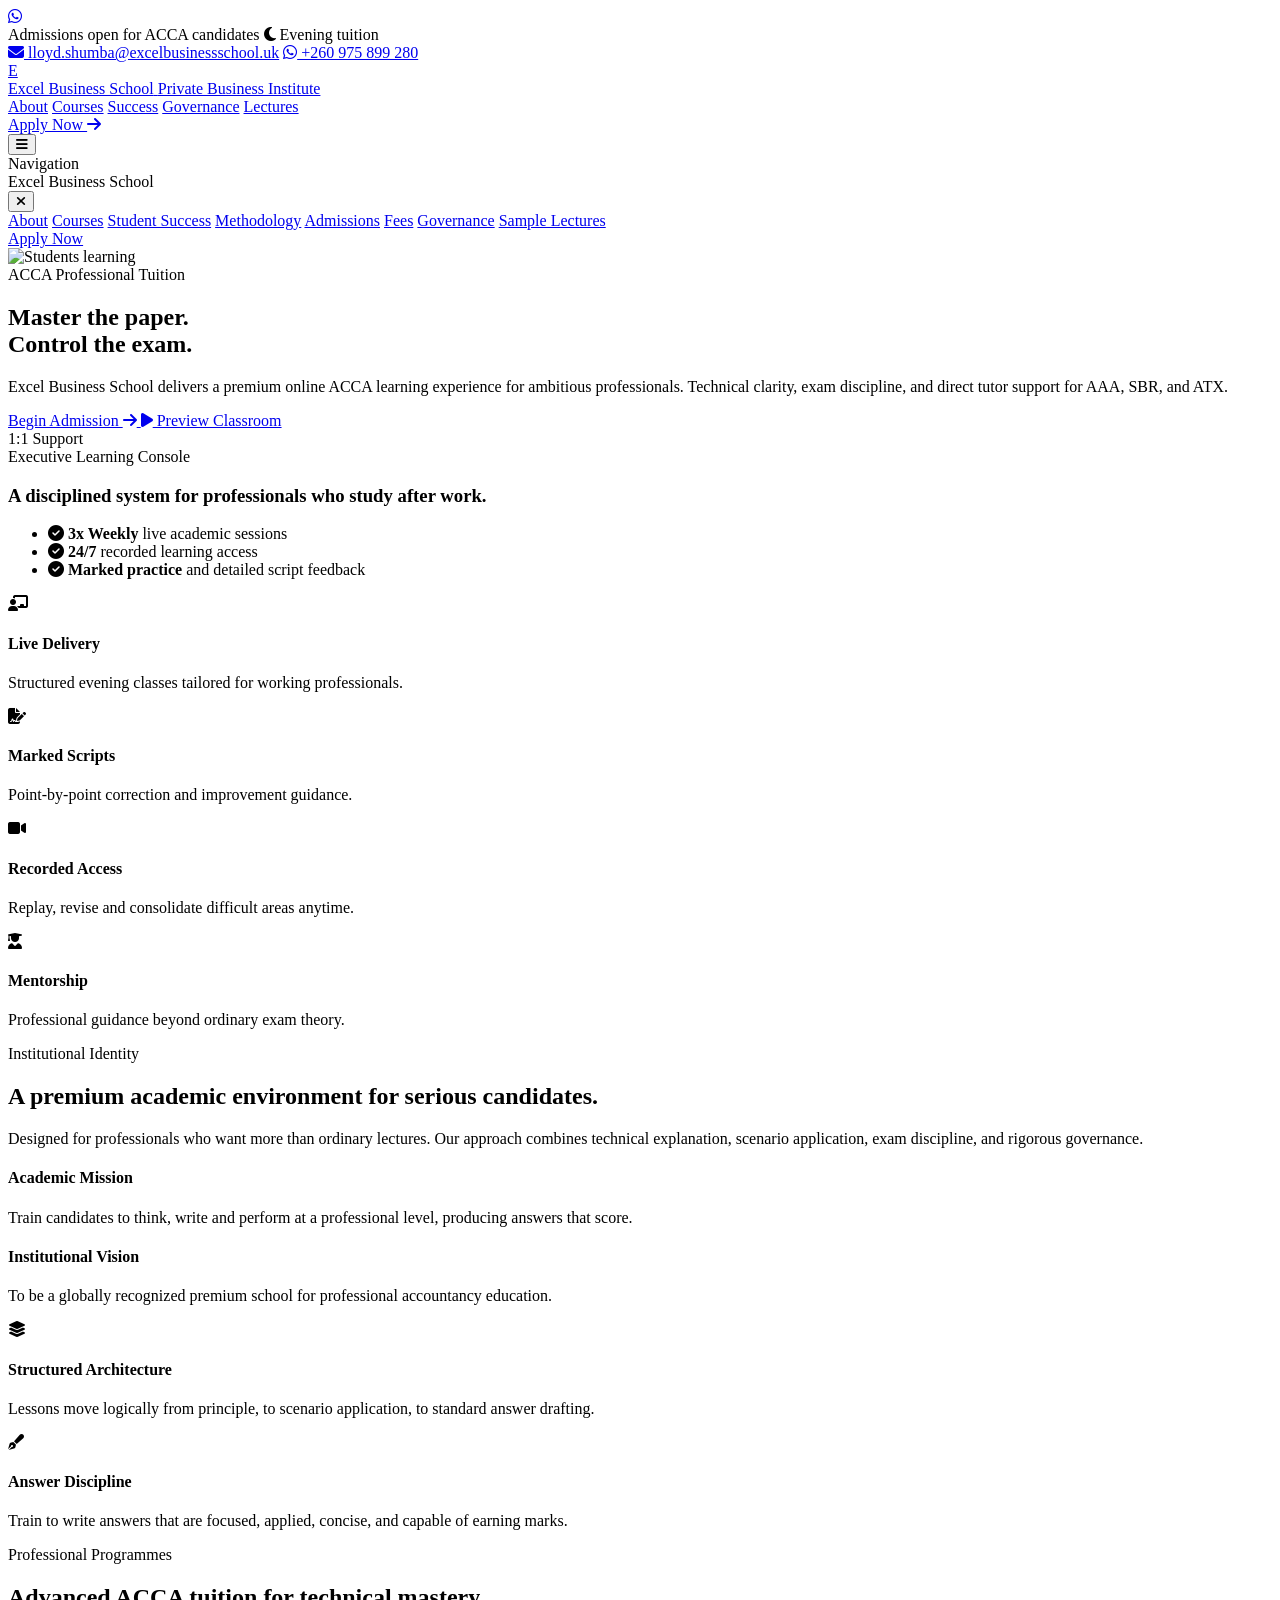
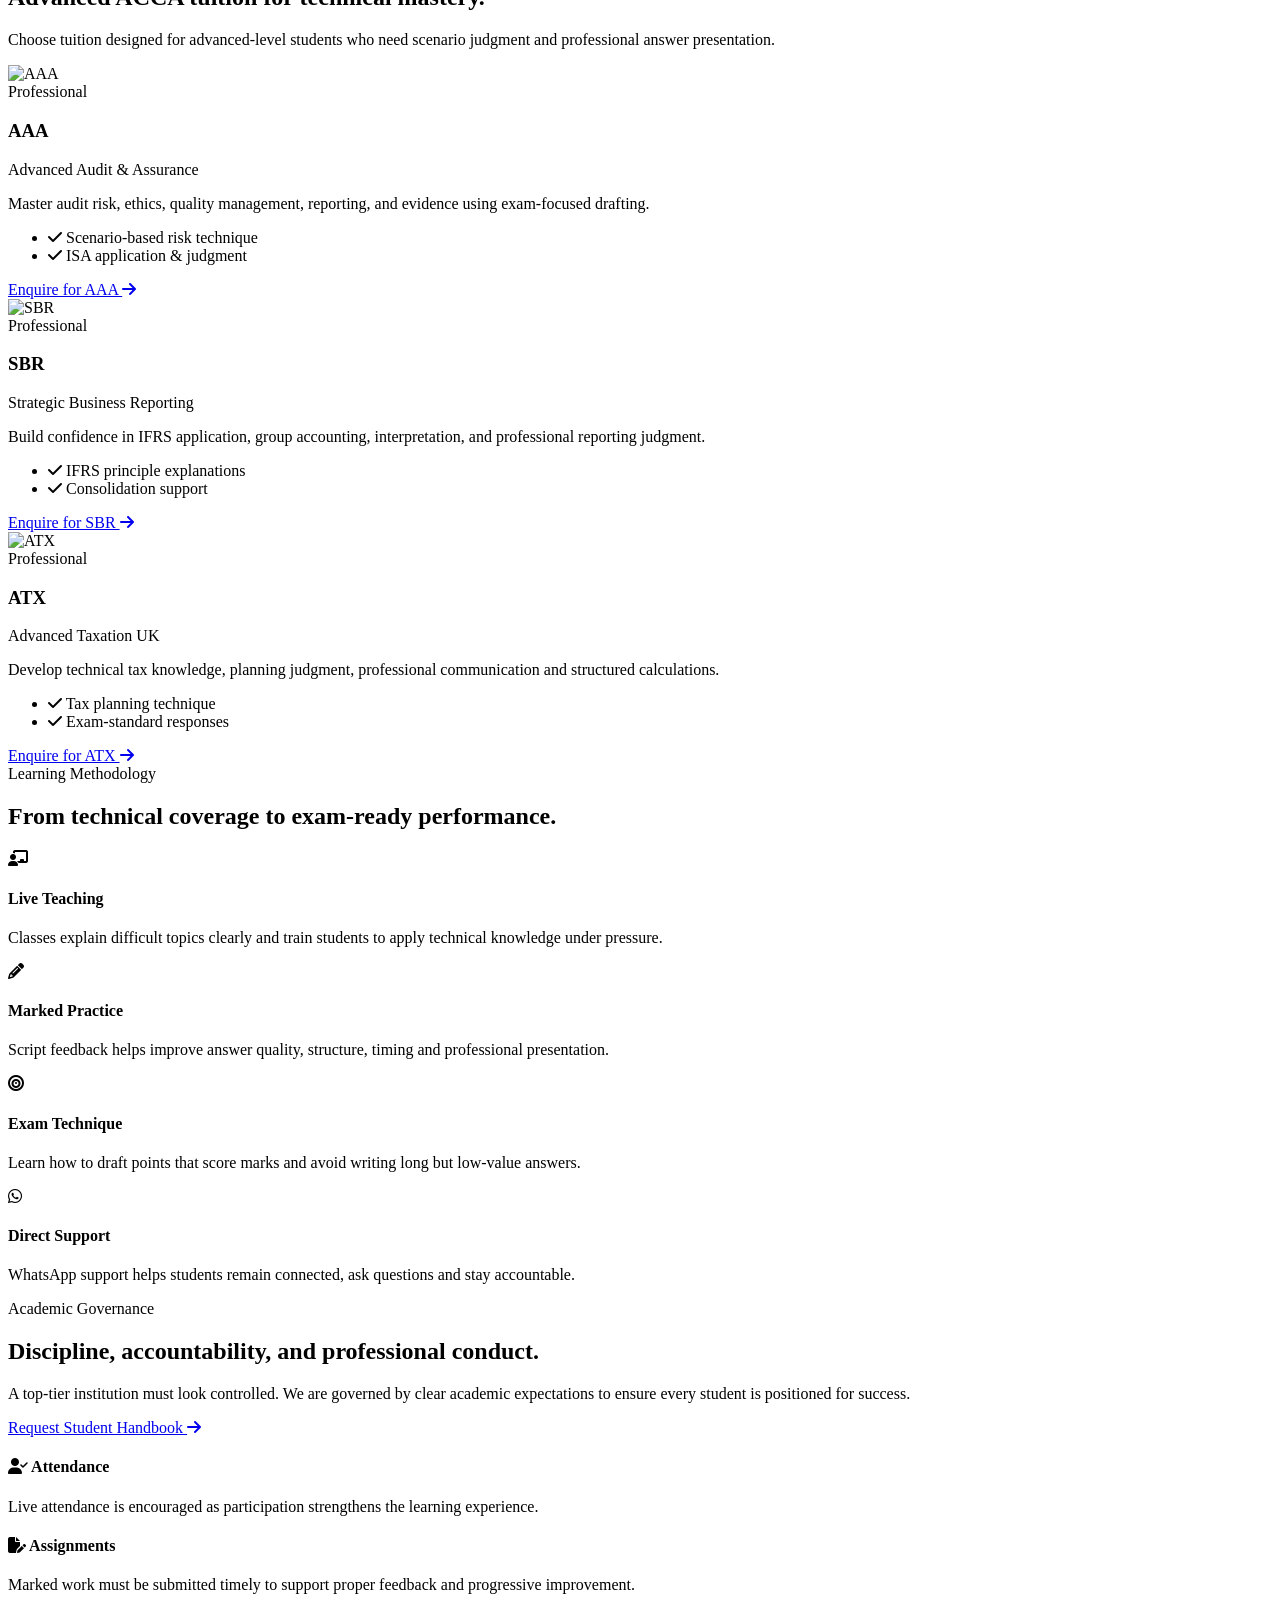
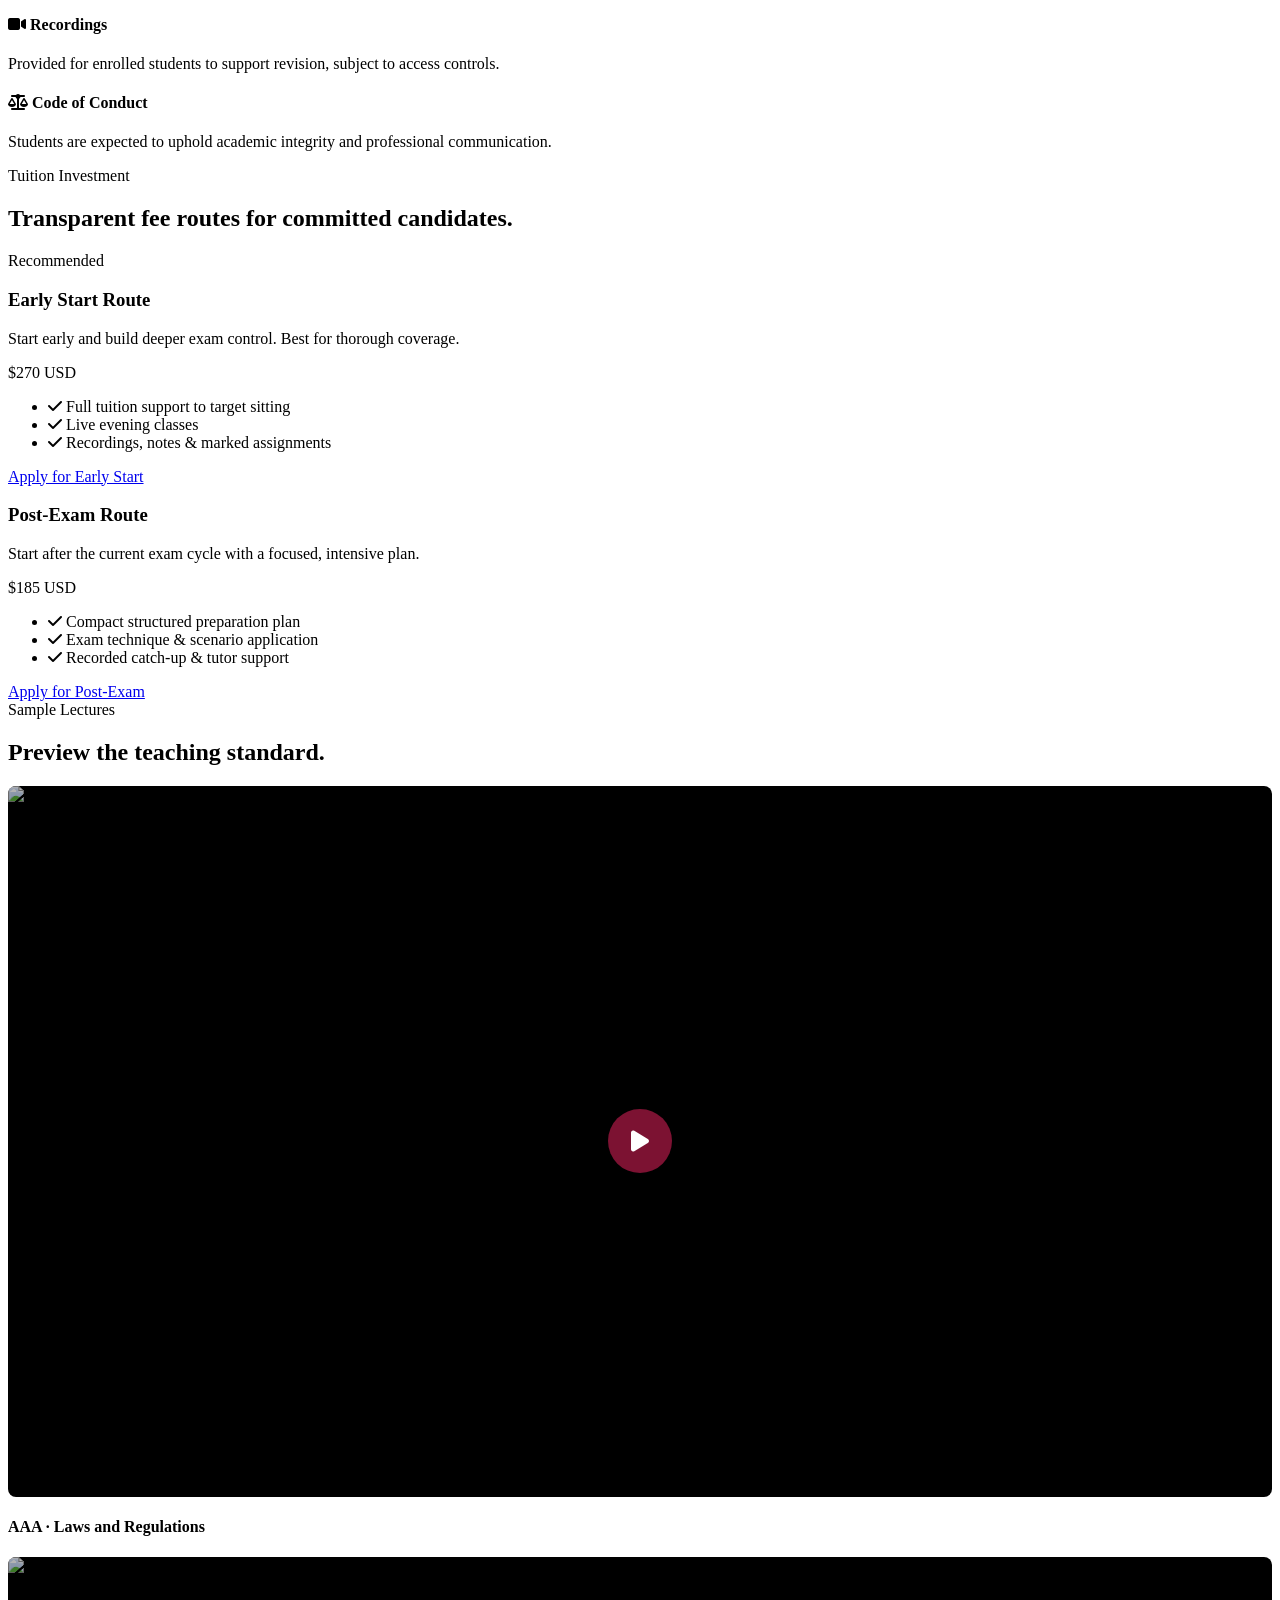
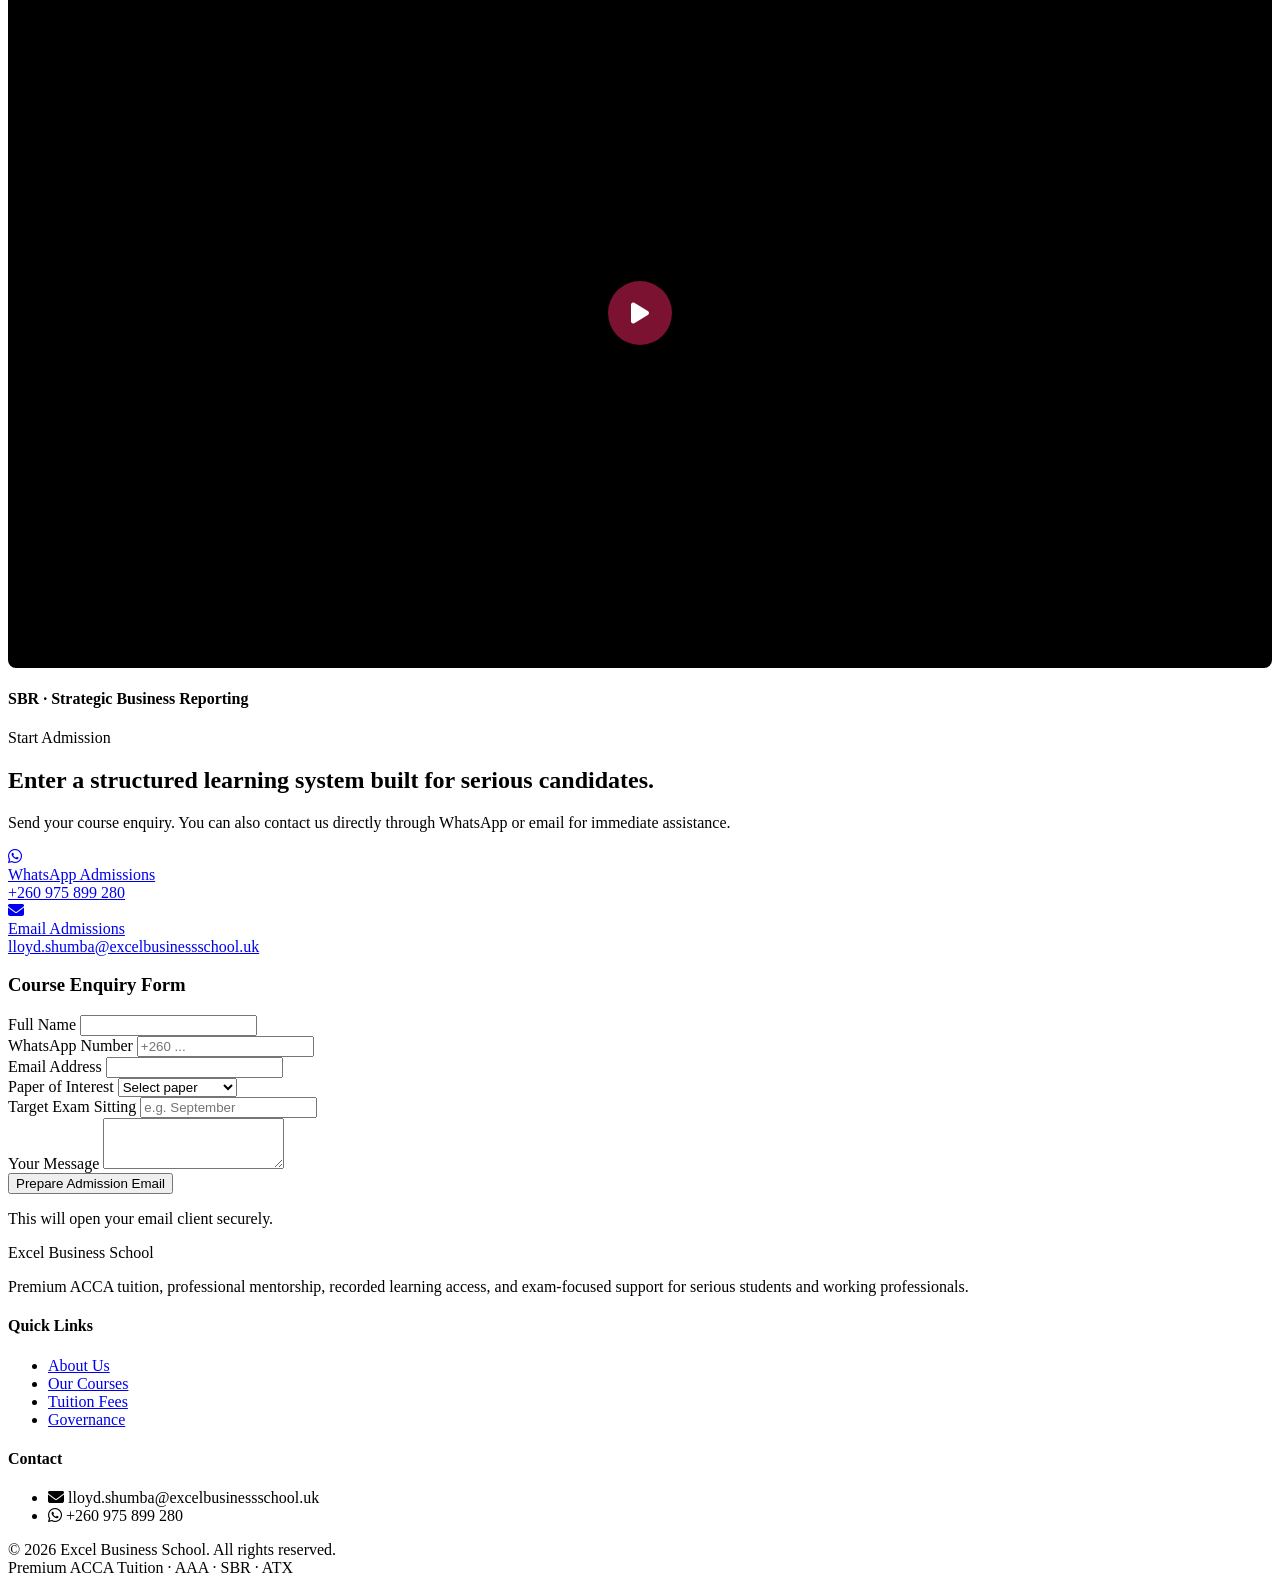
==== index.html @ 8a41eecb "Update print statement from 'Hello' to 'Goodbye'" ====
<!DOCTYPE html>
<html lang="en" class="scroll-smooth">
<head>
  <meta charset="UTF-8" />
  <meta name="viewport" content="width=device-width, initial-scale=1.0" />

  <title>Excel Business School | Premium ACCA Tuition for Ambitious Professionals</title>

  <meta name="description" content="Excel Business School provides premium ACCA tuition for ambitious students and working professionals through live online classes, recorded lectures, marked practice, academic governance, exam technique and structured tutor support for AAA, SBR and ATX." />
  <meta name="theme-color" content="#0B1A30" />
  <meta name="robots" content="index, follow" />
  <meta name="author" content="Excel Business School" />
  <link rel="canonical" href="https://www.excelbusinessschool.uk/" />

  <!-- Open Graph / Social -->
  <meta property="og:type" content="website" />
  <meta property="og:title" content="Excel Business School | Premium ACCA Tuition" />
  <meta property="og:description" content="Premium ACCA tuition for ambitious students and working professionals. Live online classes, recorded lectures, marked practice, academic discipline and direct tutor support." />
  <meta property="og:url" content="https://www.excelbusinessschool.uk/" />
  <meta property="og:image" content="https://www.excelbusinessschool.uk/excel-logo.png" />
  <meta property="og:site_name" content="Excel Business School" />

  <!-- Favicons -->
  <link rel="icon" type="image/png" href="excel-logo.png" />
  <link rel="apple-touch-icon" href="excel-logo.png" />

  <!-- Fonts & Icons -->
  <link rel="preconnect" href="https://fonts.googleapis.com" />
  <link rel="preconnect" href="https://fonts.gstatic.com" crossorigin />
  <link href="https://fonts.googleapis.com/css2?family=Cormorant+Garamond:ital,wght@0,500;0,600;0,700;1,500;1,600&family=Plus+Jakarta+Sans:ital,wght@0,400;0,500;0,600;0,700;1,400&display=swap" rel="stylesheet">
  <link rel="stylesheet" href="https://cdnjs.cloudflare.com/ajax/libs/font-awesome/6.5.0/css/all.min.css" />

  <!-- Tailwind CSS -->
  <script src="https://cdn.tailwindcss.com"></script>
  <script>
    tailwind.config = {
      theme: {
        extend: {
          colors: {
            primary: {
              DEFAULT: '#0B1A30', // Deep Navy
              light: '#1A2F4C'
            },
            accent: {
              DEFAULT: '#8A1538', // Academic Burgundy
              hover: '#6B0F2A'
            },
            surface: '#F8F9FA'
          },
          fontFamily: {
            sans: ['"Plus Jakarta Sans"', 'sans-serif'],
            serif: ['"Cormorant Garamond"', 'serif'],
          }
        }
      }
    }
  </script>

  <!-- Custom Styles for Animations & Overrides -->
  <style>
    /* Scroll Reveal */
    .reveal { opacity: 0; transform: translateY(30px); transition: all 0.8s cubic-bezier(0.16, 1, 0.3, 1); }
    .reveal.in-view { opacity: 1; transform: translateY(0); }
    
    /* Video Embed Overlay */
    .video-container { position: relative; width: 100%; aspect-ratio: 16/9; background: #000; cursor: pointer; overflow: hidden; border-radius: 0.5rem; }
    .video-container img { width: 100%; height: 100%; object-fit: cover; opacity: 0.7; transition: opacity 0.3s; }
    .video-container:hover img { opacity: 0.5; }
    .play-ring { position: absolute; top: 50%; left: 50%; transform: translate(-50%, -50%); width: 64px; height: 64px; background: rgba(138, 21, 56, 0.9); border-radius: 50%; display: flex; align-items: center; justify-content: center; color: white; font-size: 1.5rem; transition: transform 0.3s; }
    .video-container:hover .play-ring { transform: translate(-50%, -50%) scale(1.1); }
    .embedded-video iframe { position: absolute; top: 0; left: 0; width: 100%; height: 100%; }
    
    /* Form Status */
    #formStatus { display: none; margin-top: 1rem; padding: 1rem; background: #e6f4ea; color: #1e4620; border-radius: 0.375rem; font-size: 0.875rem; }
    #formStatus.show { display: block; }
  </style>

  <script type="application/ld+json">
    {
      "@context": "https://schema.org",
      "@type": "EducationalOrganization",
      "name": "Excel Business School",
      "url": "https://www.excelbusinessschool.uk/",
      "logo": "https://www.excelbusinessschool.uk/excel-logo.png",
      "description": "Premium ACCA tuition for ambitious students and working professionals.",
      "email": "lloyd.shumba@excelbusinessschool.uk",
      "telephone": "+260975899280"
    }
  </script>
</head>

<body class="bg-white text-gray-800 font-sans antialiased selection:bg-accent selection:text-white">

  <!-- WhatsApp Float -->
  <a href="https://wa.me/260975899280" target="_blank" rel="noopener" aria-label="Contact on WhatsApp" 
     class="fixed bottom-6 right-6 z-50 bg-[#25D366] text-white w-14 h-14 rounded-full flex items-center justify-center text-3xl shadow-lg hover:scale-110 transition-transform">
    <i class="fab fa-whatsapp"></i>
  </a>

  <!-- Topbar -->
  <header class="bg-primary text-gray-300 py-2 text-xs md:text-sm border-b border-primary-light hidden md:block">
    <div class="max-w-7xl mx-auto px-4 sm:px-6 lg:px-8 flex justify-between items-center">
      <div class="flex items-center space-x-6">
        <span class="flex items-center"><span class="w-2 h-2 rounded-full bg-green-500 mr-2 animate-pulse"></span> Admissions open for ACCA candidates</span>
        <span class="flex items-center"><i class="fas fa-moon mr-2"></i> Evening tuition</span>
      </div>
      <div class="flex items-center space-x-6">
        <a href="mailto:lloyd.shumba@excelbusinessschool.uk" class="hover:text-white transition-colors"><i class="fa-solid fa-envelope mr-2"></i> lloyd.shumba@excelbusinessschool.uk</a>
        <a href="https://wa.me/260975899280" target="_blank" class="hover:text-white transition-colors"><i class="fab fa-whatsapp mr-2"></i> +260 975 899 280</a>
      </div>
    </div>
  </header>

  <!-- Navbar -->
  <nav class="sticky top-0 z-40 bg-white/95 backdrop-blur-sm border-b border-gray-100 shadow-sm" aria-label="Primary navigation">
    <div class="max-w-7xl mx-auto px-4 sm:px-6 lg:px-8">
      <div class="flex justify-between items-center h-20">
        <!-- Brand -->
        <a href="index.html" class="flex items-center space-x-3 group">
          <!-- Fallback icon if logo fails to load -->
          <div class="w-10 h-10 bg-primary text-white flex items-center justify-center rounded-md font-serif font-bold text-xl">E</div>
          <div class="flex flex-col">
            <span class="font-serif font-bold text-xl text-primary leading-tight group-hover:text-accent transition-colors">Excel Business School</span>
            <span class="text-xs text-gray-500 tracking-wider uppercase font-semibold">Private Business Institute</span>
          </div>
        </a>

        <!-- Desktop Links -->
        <div class="hidden lg:flex items-center space-x-8">
          <a href="#about" class="text-sm font-medium text-gray-600 hover:text-accent transition-colors">About</a>
          <a href="#courses" class="text-sm font-medium text-gray-600 hover:text-accent transition-colors">Courses</a>
          <a href="#success" class="text-sm font-medium text-gray-600 hover:text-accent transition-colors">Success</a>
          <a href="#governance" class="text-sm font-medium text-gray-600 hover:text-accent transition-colors">Governance</a>
          <a href="#sample-lectures" class="text-sm font-medium text-gray-600 hover:text-accent transition-colors">Lectures</a>
          <div class="h-6 w-px bg-gray-200"></div>
          <a href="#contact" class="bg-accent hover:bg-accent-hover text-white px-5 py-2.5 rounded-sm text-sm font-medium transition-all shadow-sm">
            Apply Now <i class="fas fa-arrow-right ml-1 text-xs"></i>
          </a>
        </div>

        <!-- Mobile Menu Button -->
        <button id="menuBtn" class="lg:hidden text-gray-600 hover:text-primary text-2xl p-2 focus:outline-none" aria-label="Open menu" aria-expanded="false">
          <i class="fas fa-bars"></i>
        </button>
      </div>
    </div>
  </nav>

  <!-- Mobile Menu Backdrop -->
  <div id="mobileBackdrop" class="fixed inset-0 bg-primary/80 backdrop-blur-sm z-40 hidden opacity-0 transition-opacity duration-300"></div>

  <!-- Mobile Menu -->
  <aside id="mobileMenu" class="fixed top-0 right-0 h-full w-4/5 max-w-sm bg-white shadow-2xl z-50 transform translate-x-full transition-transform duration-300 overflow-y-auto" aria-hidden="true">
    <div class="p-6 border-b border-gray-100 flex justify-between items-center">
      <div>
        <div class="text-xs text-accent font-bold uppercase tracking-wider mb-1">Navigation</div>
        <div class="font-serif font-bold text-lg text-primary">Excel Business School</div>
      </div>
      <button id="closeBtn" class="text-gray-400 hover:text-primary text-2xl p-2"><i class="fas fa-times"></i></button>
    </div>
    <div class="p-4 flex flex-col space-y-1">
      <a href="#about" class="mobile-link block py-3 px-4 rounded-md text-gray-700 hover:bg-gray-50 hover:text-accent font-medium">About</a>
      <a href="#courses" class="mobile-link block py-3 px-4 rounded-md text-gray-700 hover:bg-gray-50 hover:text-accent font-medium">Courses</a>
      <a href="#success" class="mobile-link block py-3 px-4 rounded-md text-gray-700 hover:bg-gray-50 hover:text-accent font-medium">Student Success</a>
      <a href="#methodology" class="mobile-link block py-3 px-4 rounded-md text-gray-700 hover:bg-gray-50 hover:text-accent font-medium">Methodology</a>
      <a href="#admissions" class="mobile-link block py-3 px-4 rounded-md text-gray-700 hover:bg-gray-50 hover:text-accent font-medium">Admissions</a>
      <a href="#pricing" class="mobile-link block py-3 px-4 rounded-md text-gray-700 hover:bg-gray-50 hover:text-accent font-medium">Fees</a>
      <a href="#governance" class="mobile-link block py-3 px-4 rounded-md text-gray-700 hover:bg-gray-50 hover:text-accent font-medium">Governance</a>
      <a href="#sample-lectures" class="mobile-link block py-3 px-4 rounded-md text-gray-700 hover:bg-gray-50 hover:text-accent font-medium">Sample Lectures</a>
      <div class="mt-6 pt-6 border-t border-gray-100 px-4">
        <a href="#contact" class="mobile-link w-full block text-center bg-accent text-white py-3 rounded-sm font-medium">Apply Now</a>
      </div>
    </div>
  </aside>

  <main>
    <!-- Hero Section -->
    <section id="home" class="relative bg-primary pt-20 pb-32 overflow-hidden">
      <div class="absolute inset-0 z-0">
        <img src="https://images.unsplash.com/photo-1523240795612-9a054b0db644?q=80&w=1400&auto=format&fit=crop" alt="Students learning" class="w-full h-full object-cover opacity-20 mix-blend-overlay">
        <div class="absolute inset-0 bg-gradient-to-r from-primary via-primary/90 to-primary/40"></div>
      </div>
      
      <div class="max-w-7xl mx-auto px-4 sm:px-6 lg:px-8 relative z-10">
        <div class="grid lg:grid-cols-2 gap-12 items-center">
          <div class="reveal">
            <div class="inline-flex items-center px-3 py-1 rounded-full border border-accent/50 bg-accent/10 text-white text-xs font-semibold tracking-wide uppercase mb-6">
              <span class="w-1.5 h-1.5 rounded-full bg-accent mr-2"></span> ACCA Professional Tuition
            </div>
            <h1 class="font-serif text-4xl md:text-5xl lg:text-6xl font-bold text-white leading-tight mb-6">
              Master the paper.<br>
              <span class="text-transparent bg-clip-text bg-gradient-to-r from-gray-200 to-gray-400">Control the exam.</span>
            </h1>
            <p class="text-lg text-gray-300 mb-8 max-w-xl leading-relaxed">
              Excel Business School delivers a premium online ACCA learning experience for ambitious professionals. Technical clarity, exam discipline, and direct tutor support for AAA, SBR, and ATX.
            </p>
            <div class="flex flex-col sm:flex-row gap-4">
              <a href="#contact" class="bg-accent hover:bg-accent-hover text-white px-8 py-3.5 rounded-sm font-medium text-center transition-all">
                Begin Admission <i class="fas fa-arrow-right ml-2"></i>
              </a>
              <a href="#sample-lectures" class="border border-gray-400 hover:border-white text-white px-8 py-3.5 rounded-sm font-medium text-center transition-all bg-white/5 backdrop-blur-sm">
                <i class="fas fa-play text-xs mr-2"></i> Preview Classroom
              </a>
            </div>
          </div>

          <div class="reveal hidden lg:block">
            <div class="bg-white/10 backdrop-blur-md border border-white/20 p-8 rounded-lg shadow-2xl relative">
              <div class="absolute -top-4 -right-4 bg-accent text-white w-24 h-24 rounded-full flex flex-col items-center justify-center shadow-lg transform rotate-12">
                <span class="text-2xl font-bold">1:1</span>
                <span class="text-[10px] uppercase font-bold tracking-wider">Support</span>
              </div>
              <div class="text-xs text-gray-300 uppercase tracking-widest font-bold mb-4 border-b border-white/10 pb-4">Executive Learning Console</div>
              <h3 class="font-serif text-xl text-white font-semibold mb-6">A disciplined system for professionals who study after work.</h3>
              <ul class="space-y-4">
                <li class="flex items-start text-gray-200"><i class="fas fa-check-circle text-accent mt-1 mr-3"></i> <span><strong>3x Weekly</strong> live academic sessions</span></li>
                <li class="flex items-start text-gray-200"><i class="fas fa-check-circle text-accent mt-1 mr-3"></i> <span><strong>24/7</strong> recorded learning access</span></li>
                <li class="flex items-start text-gray-200"><i class="fas fa-check-circle text-accent mt-1 mr-3"></i> <span><strong>Marked practice</strong> and detailed script feedback</span></li>
              </ul>
            </div>
          </div>
        </div>
      </div>
    </section>

    <!-- Signal Strip (Features) -->
    <section class="bg-white border-b border-gray-100 relative -mt-16 z-20 mx-4 sm:mx-6 lg:mx-auto max-w-7xl rounded-lg shadow-xl mb-24">
      <div class="grid grid-cols-1 md:grid-cols-2 lg:grid-cols-4 divide-y md:divide-y-0 md:divide-x divide-gray-100">
        <div class="p-8 reveal">
          <div class="text-accent text-3xl mb-4"><i class="fas fa-chalkboard-teacher"></i></div>
          <h4 class="font-serif font-bold text-primary text-lg mb-2">Live Delivery</h4>
          <p class="text-sm text-gray-600">Structured evening classes tailored for working professionals.</p>
        </div>
        <div class="p-8 reveal" style="transition-delay: 100ms;">
          <div class="text-accent text-3xl mb-4"><i class="fas fa-file-signature"></i></div>
          <h4 class="font-serif font-bold text-primary text-lg mb-2">Marked Scripts</h4>
          <p class="text-sm text-gray-600">Point-by-point correction and improvement guidance.</p>
        </div>
        <div class="p-8 reveal" style="transition-delay: 200ms;">
          <div class="text-accent text-3xl mb-4"><i class="fas fa-video"></i></div>
          <h4 class="font-serif font-bold text-primary text-lg mb-2">Recorded Access</h4>
          <p class="text-sm text-gray-600">Replay, revise and consolidate difficult areas anytime.</p>
        </div>
        <div class="p-8 reveal" style="transition-delay: 300ms;">
          <div class="text-accent text-3xl mb-4"><i class="fas fa-user-graduate"></i></div>
          <h4 class="font-serif font-bold text-primary text-lg mb-2">Mentorship</h4>
          <p class="text-sm text-gray-600">Professional guidance beyond ordinary exam theory.</p>
        </div>
      </div>
    </section>

    <!-- About Section -->
    <section id="about" class="py-20 bg-surface">
      <div class="max-w-7xl mx-auto px-4 sm:px-6 lg:px-8">
        <div class="grid lg:grid-cols-2 gap-16 items-center">
          <div class="reveal">
            <div class="text-accent font-bold tracking-wider text-xs uppercase mb-3">Institutional Identity</div>
            <h2 class="font-serif text-3xl md:text-4xl font-bold text-primary mb-6 leading-tight">A premium academic environment for serious candidates.</h2>
            <p class="text-gray-600 mb-6 text-lg">
              Designed for professionals who want more than ordinary lectures. Our approach combines technical explanation, scenario application, exam discipline, and rigorous governance.
            </p>
            <div class="bg-white p-6 rounded-md shadow-sm border border-gray-100 border-l-4 border-l-accent mb-6">
              <h4 class="font-serif font-bold text-primary mb-2">Academic Mission</h4>
              <p class="text-sm text-gray-600">Train candidates to think, write and perform at a professional level, producing answers that score.</p>
            </div>
            <div class="bg-white p-6 rounded-md shadow-sm border border-gray-100 border-l-4 border-l-primary">
              <h4 class="font-serif font-bold text-primary mb-2">Institutional Vision</h4>
              <p class="text-sm text-gray-600">To be a globally recognized premium school for professional accountancy education.</p>
            </div>
          </div>
          
          <div class="grid grid-cols-1 sm:grid-cols-2 gap-6 reveal">
            <div class="bg-white p-8 rounded-lg shadow-sm border border-gray-100">
              <div class="w-12 h-12 bg-primary/5 text-primary flex items-center justify-center rounded-full mb-6 text-xl"><i class="fas fa-layer-group"></i></div>
              <h4 class="font-serif font-bold text-primary mb-3">Structured Architecture</h4>
              <p class="text-sm text-gray-600">Lessons move logically from principle, to scenario application, to standard answer drafting.</p>
            </div>
            <div class="bg-white p-8 rounded-lg shadow-sm border border-gray-100 mt-0 sm:mt-8">
              <div class="w-12 h-12 bg-accent/5 text-accent flex items-center justify-center rounded-full mb-6 text-xl"><i class="fas fa-pen-fancy"></i></div>
              <h4 class="font-serif font-bold text-primary mb-3">Answer Discipline</h4>
              <p class="text-sm text-gray-600">Train to write answers that are focused, applied, concise, and capable of earning marks.</p>
            </div>
          </div>
        </div>
      </div>
    </section>

    <!-- Courses Section -->
    <section id="courses" class="py-24 bg-white border-t border-gray-100">
      <div class="max-w-7xl mx-auto px-4 sm:px-6 lg:px-8">
        <div class="text-center max-w-3xl mx-auto mb-16 reveal">
          <div class="text-accent font-bold tracking-wider text-xs uppercase mb-3">Professional Programmes</div>
          <h2 class="font-serif text-3xl md:text-4xl font-bold text-primary mb-6">Advanced ACCA tuition for technical mastery.</h2>
          <p class="text-lg text-gray-600">Choose tuition designed for advanced-level students who need scenario judgment and professional answer presentation.</p>
        </div>

        <div class="grid md:grid-cols-3 gap-8">
          <!-- AAA -->
          <article class="bg-white rounded-xl shadow-sm hover:shadow-xl transition-shadow border border-gray-100 overflow-hidden reveal group flex flex-col">
            <div class="relative h-48 overflow-hidden">
              <img src="https://images.unsplash.com/photo-1450101499163-c8848c66ca85?q=80&w=900&auto=format&fit=crop" alt="AAA" class="w-full h-full object-cover group-hover:scale-105 transition-transform duration-500" loading="lazy">
              <div class="absolute top-4 right-4 bg-white/90 backdrop-blur text-primary text-xs font-bold px-3 py-1 rounded-full uppercase tracking-wide">Professional</div>
            </div>
            <div class="p-8 flex-1 flex flex-col">
              <div class="flex items-baseline mb-4">
                <h3 class="font-serif text-3xl font-bold text-primary mr-3">AAA</h3>
                <p class="text-sm text-gray-500 font-medium">Advanced Audit & Assurance</p>
              </div>
              <p class="text-gray-600 text-sm mb-6 flex-1">Master audit risk, ethics, quality management, reporting, and evidence using exam-focused drafting.</p>
              <ul class="space-y-2 mb-8 text-sm text-gray-600">
                <li class="flex items-start"><i class="fas fa-check text-green-500 mt-1 mr-2"></i> Scenario-based risk technique</li>
                <li class="flex items-start"><i class="fas fa-check text-green-500 mt-1 mr-2"></i> ISA application & judgment</li>
              </ul>
              <a href="#contact" class="text-accent font-semibold text-sm group-hover:text-primary transition-colors flex items-center">
                Enquire for AAA <i class="fas fa-arrow-right ml-2 transform group-hover:translate-x-1 transition-transform"></i>
              </a>
            </div>
          </article>

          <!-- SBR -->
          <article class="bg-white rounded-xl shadow-sm hover:shadow-xl transition-shadow border border-gray-100 overflow-hidden reveal group flex flex-col" style="transition-delay: 100ms;">
            <div class="relative h-48 overflow-hidden">
              <img src="https://images.unsplash.com/photo-1551288049-bebda4e38f71?q=80&w=900&auto=format&fit=crop" alt="SBR" class="w-full h-full object-cover group-hover:scale-105 transition-transform duration-500" loading="lazy">
              <div class="absolute top-4 right-4 bg-white/90 backdrop-blur text-primary text-xs font-bold px-3 py-1 rounded-full uppercase tracking-wide">Professional</div>
            </div>
            <div class="p-8 flex-1 flex flex-col">
              <div class="flex items-baseline mb-4">
                <h3 class="font-serif text-3xl font-bold text-primary mr-3">SBR</h3>
                <p class="text-sm text-gray-500 font-medium">Strategic Business Reporting</p>
              </div>
              <p class="text-gray-600 text-sm mb-6 flex-1">Build confidence in IFRS application, group accounting, interpretation, and professional reporting judgment.</p>
              <ul class="space-y-2 mb-8 text-sm text-gray-600">
                <li class="flex items-start"><i class="fas fa-check text-green-500 mt-1 mr-2"></i> IFRS principle explanations</li>
                <li class="flex items-start"><i class="fas fa-check text-green-500 mt-1 mr-2"></i> Consolidation support</li>
              </ul>
              <a href="#contact" class="text-accent font-semibold text-sm group-hover:text-primary transition-colors flex items-center">
                Enquire for SBR <i class="fas fa-arrow-right ml-2 transform group-hover:translate-x-1 transition-transform"></i>
              </a>
            </div>
          </article>

          <!-- ATX -->
          <article class="bg-white rounded-xl shadow-sm hover:shadow-xl transition-shadow border border-gray-100 overflow-hidden reveal group flex flex-col" style="transition-delay: 200ms;">
            <div class="relative h-48 overflow-hidden">
              <img src="https://images.unsplash.com/photo-1554224155-6726b3ff858f?q=80&w=900&auto=format&fit=crop" alt="ATX" class="w-full h-full object-cover group-hover:scale-105 transition-transform duration-500" loading="lazy">
              <div class="absolute top-4 right-4 bg-white/90 backdrop-blur text-primary text-xs font-bold px-3 py-1 rounded-full uppercase tracking-wide">Professional</div>
            </div>
            <div class="p-8 flex-1 flex flex-col">
              <div class="flex items-baseline mb-4">
                <h3 class="font-serif text-3xl font-bold text-primary mr-3">ATX</h3>
                <p class="text-sm text-gray-500 font-medium">Advanced Taxation UK</p>
              </div>
              <p class="text-gray-600 text-sm mb-6 flex-1">Develop technical tax knowledge, planning judgment, professional communication and structured calculations.</p>
              <ul class="space-y-2 mb-8 text-sm text-gray-600">
                <li class="flex items-start"><i class="fas fa-check text-green-500 mt-1 mr-2"></i> Tax planning technique</li>
                <li class="flex items-start"><i class="fas fa-check text-green-500 mt-1 mr-2"></i> Exam-standard responses</li>
              </ul>
              <a href="#contact" class="text-accent font-semibold text-sm group-hover:text-primary transition-colors flex items-center">
                Enquire for ATX <i class="fas fa-arrow-right ml-2 transform group-hover:translate-x-1 transition-transform"></i>
              </a>
            </div>
          </article>
        </div>
      </div>
    </section>

    <!-- Methodology / Process -->
    <section id="methodology" class="py-24 bg-primary text-white">
      <div class="max-w-7xl mx-auto px-4 sm:px-6 lg:px-8">
        <div class="text-center max-w-3xl mx-auto mb-16 reveal">
          <div class="text-gray-400 font-bold tracking-wider text-xs uppercase mb-3">Learning Methodology</div>
          <h2 class="font-serif text-3xl md:text-4xl font-bold mb-6">From technical coverage to exam-ready performance.</h2>
        </div>

        <div class="grid grid-cols-1 md:grid-cols-2 lg:grid-cols-4 gap-6">
          <div class="bg-white/5 border border-white/10 p-6 rounded-lg reveal">
            <div class="text-accent text-2xl mb-4"><i class="fas fa-chalkboard-user"></i></div>
            <h4 class="font-serif font-bold text-lg mb-2">Live Teaching</h4>
            <p class="text-sm text-gray-300">Classes explain difficult topics clearly and train students to apply technical knowledge under pressure.</p>
          </div>
          <div class="bg-white/5 border border-white/10 p-6 rounded-lg reveal" style="transition-delay: 100ms;">
            <div class="text-accent text-2xl mb-4"><i class="fas fa-pencil-alt"></i></div>
            <h4 class="font-serif font-bold text-lg mb-2">Marked Practice</h4>
            <p class="text-sm text-gray-300">Script feedback helps improve answer quality, structure, timing and professional presentation.</p>
          </div>
          <div class="bg-white/5 border border-white/10 p-6 rounded-lg reveal" style="transition-delay: 200ms;">
            <div class="text-accent text-2xl mb-4"><i class="fas fa-bullseye"></i></div>
            <h4 class="font-serif font-bold text-lg mb-2">Exam Technique</h4>
            <p class="text-sm text-gray-300">Learn how to draft points that score marks and avoid writing long but low-value answers.</p>
          </div>
          <div class="bg-white/5 border border-white/10 p-6 rounded-lg reveal" style="transition-delay: 300ms;">
            <div class="text-accent text-2xl mb-4"><i class="fab fa-whatsapp"></i></div>
            <h4 class="font-serif font-bold text-lg mb-2">Direct Support</h4>
            <p class="text-sm text-gray-300">WhatsApp support helps students remain connected, ask questions and stay accountable.</p>
          </div>
        </div>
      </div>
    </section>

    <!-- Governance Section -->
    <section id="governance" class="py-24 bg-surface border-b border-gray-100">
      <div class="max-w-7xl mx-auto px-4 sm:px-6 lg:px-8">
        <div class="grid lg:grid-cols-12 gap-12 items-center">
          <div class="lg:col-span-5 reveal">
            <div class="text-accent font-bold tracking-wider text-xs uppercase mb-3">Academic Governance</div>
            <h2 class="font-serif text-3xl md:text-4xl font-bold text-primary mb-6">Discipline, accountability, and professional conduct.</h2>
            <p class="text-lg text-gray-600 mb-8">
              A top-tier institution must look controlled. We are governed by clear academic expectations to ensure every student is positioned for success.
            </p>
            <a href="mailto:lloyd.shumba@excelbusinessschool.uk?subject=Request%20Student%20Handbook" class="inline-flex items-center text-primary font-bold hover:text-accent transition-colors">
              Request Student Handbook <i class="fas fa-arrow-right ml-2"></i>
            </a>
          </div>
          
          <div class="lg:col-span-7 grid sm:grid-cols-2 gap-6 reveal">
            <div class="bg-white p-6 rounded-lg shadow-sm border border-gray-100">
              <h4 class="font-bold text-primary mb-2"><i class="fas fa-user-check text-gray-400 mr-2"></i> Attendance</h4>
              <p class="text-sm text-gray-600">Live attendance is encouraged as participation strengthens the learning experience.</p>
            </div>
            <div class="bg-white p-6 rounded-lg shadow-sm border border-gray-100">
              <h4 class="font-bold text-primary mb-2"><i class="fas fa-file-pen text-gray-400 mr-2"></i> Assignments</h4>
              <p class="text-sm text-gray-600">Marked work must be submitted timely to support proper feedback and progressive improvement.</p>
            </div>
            <div class="bg-white p-6 rounded-lg shadow-sm border border-gray-100">
              <h4 class="font-bold text-primary mb-2"><i class="fas fa-video text-gray-400 mr-2"></i> Recordings</h4>
              <p class="text-sm text-gray-600">Provided for enrolled students to support revision, subject to access controls.</p>
            </div>
            <div class="bg-white p-6 rounded-lg shadow-sm border border-gray-100">
              <h4 class="font-bold text-primary mb-2"><i class="fas fa-scale-balanced text-gray-400 mr-2"></i> Code of Conduct</h4>
              <p class="text-sm text-gray-600">Students are expected to uphold academic integrity and professional communication.</p>
            </div>
          </div>
        </div>
      </div>
    </section>

    <!-- Pricing / Admissions -->
    <section id="pricing" class="py-24 bg-white">
      <div class="max-w-7xl mx-auto px-4 sm:px-6 lg:px-8">
        <div class="text-center max-w-3xl mx-auto mb-16 reveal">
          <div class="text-accent font-bold tracking-wider text-xs uppercase mb-3">Tuition Investment</div>
          <h2 class="font-serif text-3xl md:text-4xl font-bold text-primary mb-6">Transparent fee routes for committed candidates.</h2>
        </div>

        <div class="grid md:grid-cols-2 gap-8 max-w-4xl mx-auto">
          <!-- Early Start -->
          <article class="bg-primary text-white rounded-2xl p-8 lg:p-10 shadow-2xl relative overflow-hidden reveal">
            <div class="absolute top-0 right-0 bg-accent text-white text-xs font-bold px-4 py-1 rounded-bl-lg uppercase tracking-wider">Recommended</div>
            <h3 class="font-serif text-2xl font-bold mb-2">Early Start Route</h3>
            <p class="text-gray-300 text-sm mb-6">Start early and build deeper exam control. Best for thorough coverage.</p>
            <div class="mb-8">
              <span class="text-4xl font-bold">$270</span> <span class="text-gray-400">USD</span>
            </div>
            <ul class="space-y-4 mb-8 text-sm text-gray-200">
              <li class="flex items-start"><i class="fas fa-check text-accent mt-1 mr-3"></i> Full tuition support to target sitting</li>
              <li class="flex items-start"><i class="fas fa-check text-accent mt-1 mr-3"></i> Live evening classes</li>
              <li class="flex items-start"><i class="fas fa-check text-accent mt-1 mr-3"></i> Recordings, notes & marked assignments</li>
            </ul>
            <a href="#contact" class="block w-full text-center bg-accent hover:bg-accent-hover text-white py-3 rounded-sm font-medium transition-colors">Apply for Early Start</a>
          </article>

          <!-- Post Exam -->
          <article class="bg-white border border-gray-200 rounded-2xl p-8 lg:p-10 shadow-sm reveal" style="transition-delay: 100ms;">
            <h3 class="font-serif text-2xl font-bold text-primary mb-2">Post-Exam Route</h3>
            <p class="text-gray-600 text-sm mb-6">Start after the current exam cycle with a focused, intensive plan.</p>
            <div class="mb-8">
              <span class="text-4xl font-bold text-primary">$185</span> <span class="text-gray-500">USD</span>
            </div>
            <ul class="space-y-4 mb-8 text-sm text-gray-600">
              <li class="flex items-start"><i class="fas fa-check text-green-500 mt-1 mr-3"></i> Compact structured preparation plan</li>
              <li class="flex items-start"><i class="fas fa-check text-green-500 mt-1 mr-3"></i> Exam technique & scenario application</li>
              <li class="flex items-start"><i class="fas fa-check text-green-500 mt-1 mr-3"></i> Recorded catch-up & tutor support</li>
            </ul>
            <a href="#contact" class="block w-full text-center border-2 border-primary text-primary hover:bg-primary hover:text-white py-3 rounded-sm font-medium transition-colors">Apply for Post-Exam</a>
          </article>
        </div>
      </div>
    </section>

    <!-- Sample Lectures -->
    <section id="sample-lectures" class="py-24 bg-surface border-t border-gray-100">
      <div class="max-w-7xl mx-auto px-4 sm:px-6 lg:px-8">
        <div class="text-center max-w-3xl mx-auto mb-16 reveal">
          <div class="text-accent font-bold tracking-wider text-xs uppercase mb-3">Sample Lectures</div>
          <h2 class="font-serif text-3xl md:text-4xl font-bold text-primary mb-6">Preview the teaching standard.</h2>
        </div>

        <div class="grid md:grid-cols-2 gap-8 max-w-5xl mx-auto">
          <div class="reveal">
            <div class="video-container shadow-lg" data-video-id="HjckNBy0iEg" aria-label="Play AAA sample lecture" role="button" tabindex="0">
              <img src="https://images.unsplash.com/photo-1450101499163-c8848c66ca85?q=80&w=900&auto=format&fit=crop" alt="AAA Lecture" loading="lazy">
              <div class="play-ring"><i class="fas fa-play"></i></div>
            </div>
            <div class="mt-4 text-center">
              <h4 class="font-serif font-bold text-primary">AAA · Laws and Regulations</h4>
            </div>
          </div>

          <div class="reveal" style="transition-delay: 100ms;">
            <div class="video-container shadow-lg" data-video-id="DEO8dsAWi_w" aria-label="Play SBR sample lecture" role="button" tabindex="0">
              <img src="https://images.unsplash.com/photo-1551288049-bebda4e38f71?q=80&w=900&auto=format&fit=crop" alt="SBR Lecture" loading="lazy">
              <div class="play-ring"><i class="fas fa-play"></i></div>
            </div>
            <div class="mt-4 text-center">
              <h4 class="font-serif font-bold text-primary">SBR · Strategic Business Reporting</h4>
            </div>
          </div>
        </div>
      </div>
    </section>

    <!-- Contact & Application Form -->
    <section id="contact" class="py-24 bg-primary text-white">
      <div class="max-w-7xl mx-auto px-4 sm:px-6 lg:px-8">
        <div class="grid lg:grid-cols-2 gap-16">
          <div class="reveal">
            <div class="text-accent font-bold tracking-wider text-xs uppercase mb-3">Start Admission</div>
            <h2 class="font-serif text-3xl md:text-4xl font-bold mb-6">Enter a structured learning system built for serious candidates.</h2>
            <p class="text-gray-300 mb-10 text-lg">
              Send your course enquiry. You can also contact us directly through WhatsApp or email for immediate assistance.
            </p>
            
            <div class="space-y-6">
              <a href="https://wa.me/260975899280" target="_blank" class="flex items-center group bg-white/5 border border-white/10 p-4 rounded-md hover:bg-white/10 transition-colors">
                <div class="w-12 h-12 bg-accent/20 text-accent rounded-full flex items-center justify-center text-xl mr-4 group-hover:bg-accent group-hover:text-white transition-colors"><i class="fab fa-whatsapp"></i></div>
                <div>
                  <div class="font-bold text-white">WhatsApp Admissions</div>
                  <div class="text-sm text-gray-400">+260 975 899 280</div>
                </div>
              </a>
              <a href="mailto:lloyd.shumba@excelbusinessschool.uk" class="flex items-center group bg-white/5 border border-white/10 p-4 rounded-md hover:bg-white/10 transition-colors">
                <div class="w-12 h-12 bg-primary-light text-gray-300 rounded-full flex items-center justify-center text-xl mr-4 group-hover:bg-gray-200 group-hover:text-primary transition-colors"><i class="fas fa-envelope"></i></div>
                <div>
                  <div class="font-bold text-white">Email Admissions</div>
                  <div class="text-sm text-gray-400">lloyd.shumba@excelbusinessschool.uk</div>
                </div>
              </a>
            </div>
          </div>

          <div class="reveal">
            <form id="admissionsForm" class="bg-white rounded-xl p-8 shadow-2xl text-gray-800">
              <h3 class="font-serif text-2xl font-bold text-primary mb-6">Course Enquiry Form</h3>
              
              <div class="grid grid-cols-1 sm:grid-cols-2 gap-6 mb-6">
                <div>
                  <label for="name" class="block text-sm font-medium text-gray-700 mb-1">Full Name</label>
                  <input id="name" name="name" type="text" required class="w-full px-4 py-2 border border-gray-300 rounded-md focus:ring-2 focus:ring-accent focus:border-accent outline-none transition-all">
                </div>
                <div>
                  <label for="phone" class="block text-sm font-medium text-gray-700 mb-1">WhatsApp Number</label>
                  <input id="phone" name="phone" type="tel" required class="w-full px-4 py-2 border border-gray-300 rounded-md focus:ring-2 focus:ring-accent focus:border-accent outline-none transition-all" placeholder="+260 ...">
                </div>
              </div>

              <div class="mb-6">
                <label for="email" class="block text-sm font-medium text-gray-700 mb-1">Email Address</label>
                <input id="email" name="email" type="email" required class="w-full px-4 py-2 border border-gray-300 rounded-md focus:ring-2 focus:ring-accent focus:border-accent outline-none transition-all">
              </div>

              <div class="grid grid-cols-1 sm:grid-cols-2 gap-6 mb-6">
                <div>
                  <label for="paper" class="block text-sm font-medium text-gray-700 mb-1">Paper of Interest</label>
                  <select id="paper" name="paper" required class="w-full px-4 py-2 border border-gray-300 rounded-md focus:ring-2 focus:ring-accent focus:border-accent outline-none transition-all bg-white">
                    <option value="">Select paper</option>
                    <option value="AAA - Advanced Audit and Assurance">AAA</option>
                    <option value="SBR - Strategic Business Reporting">SBR</option>
                    <option value="ATX - Advanced Taxation UK">ATX</option>
                    <option value="General Enquiry">General Enquiry</option>
                  </select>
                </div>
                <div>
                  <label for="targetSitting" class="block text-sm font-medium text-gray-700 mb-1">Target Exam Sitting</label>
                  <input id="targetSitting" name="targetSitting" type="text" required class="w-full px-4 py-2 border border-gray-300 rounded-md focus:ring-2 focus:ring-accent focus:border-accent outline-none transition-all" placeholder="e.g. September">
                </div>
              </div>

              <div class="mb-6">
                <label for="message" class="block text-sm font-medium text-gray-700 mb-1">Your Message</label>
                <textarea id="message" name="message" rows="3" required class="w-full px-4 py-2 border border-gray-300 rounded-md focus:ring-2 focus:ring-accent focus:border-accent outline-none transition-all resize-none"></textarea>
              </div>

              <button type="submit" class="w-full bg-primary hover:bg-primary-light text-white font-bold py-3 px-4 rounded-md transition-colors shadow-md">
                Prepare Admission Email
              </button>
              <p class="text-xs text-gray-500 mt-4 text-center">This will open your email client securely.</p>
              
              <div id="formStatus" role="status" aria-live="polite">
                Your email application should open now. If it does not, please email lloyd.shumba@excelbusinessschool.uk directly.
              </div>
            </form>
          </div>
        </div>
      </div>
    </section>

  </main>

  <!-- Footer -->
  <footer class="bg-gray-50 pt-16 pb-8 border-t border-gray-200 text-sm">
    <div class="max-w-7xl mx-auto px-4 sm:px-6 lg:px-8">
      <div class="grid grid-cols-1 md:grid-cols-4 gap-12 mb-12">
        <div class="col-span-1 md:col-span-2">
          <div class="font-serif font-bold text-2xl text-primary mb-4">Excel Business School</div>
          <p class="text-gray-600 mb-6 max-w-sm leading-relaxed">
            Premium ACCA tuition, professional mentorship, recorded learning access, and exam-focused support for serious students and working professionals.
          </p>
        </div>
        
        <div>
          <h4 class="font-bold text-gray-900 mb-4 uppercase tracking-wider text-xs">Quick Links</h4>
          <ul class="space-y-3">
            <li><a href="#about" class="text-gray-600 hover:text-accent transition-colors">About Us</a></li>
            <li><a href="#courses" class="text-gray-600 hover:text-accent transition-colors">Our Courses</a></li>
            <li><a href="#pricing" class="text-gray-600 hover:text-accent transition-colors">Tuition Fees</a></li>
            <li><a href="#governance" class="text-gray-600 hover:text-accent transition-colors">Governance</a></li>
          </ul>
        </div>

        <div>
          <h4 class="font-bold text-gray-900 mb-4 uppercase tracking-wider text-xs">Contact</h4>
          <ul class="space-y-3 text-gray-600">
            <li><i class="fas fa-envelope mr-2 text-gray-400"></i> lloyd.shumba@excelbusinessschool.uk</li>
            <li><i class="fab fa-whatsapp mr-2 text-gray-400"></i> +260 975 899 280</li>
          </ul>
        </div>
      </div>
      
      <div class="border-t border-gray-200 pt-8 flex flex-col md:flex-row justify-between items-center text-gray-500 text-xs">
        <div class="mb-4 md:mb-0">
          &copy; <span id="year"></span> Excel Business School. All rights reserved.
        </div>
        <div>Premium ACCA Tuition · AAA · SBR · ATX</div>
      </div>
    </div>
  </footer>

  <!-- Scripts -->
  <script>
    // --- Mobile Menu Logic ---
    const menuBtn = document.getElementById("menuBtn");
    const closeBtn = document.getElementById("closeBtn");
    const mobileMenu = document.getElementById("mobileMenu");
    const mobileBackdrop = document.getElementById("mobileBackdrop");
    const mobileLinks = document.querySelectorAll(".mobile-link");

    function openMenu() {
      mobileMenu.classList.remove("translate-x-full");
      mobileBackdrop.classList.remove("hidden");
      // Small timeout to allow display:block to apply before changing opacity
      setTimeout(() => mobileBackdrop.classList.remove("opacity-0"), 10);
      document.body.style.overflow = "hidden";
    }

    function closeMenu() {
      mobileMenu.classList.add("translate-x-full");
      mobileBackdrop.classList.add("opacity-0");
      setTimeout(() => mobileBackdrop.classList.add("hidden"), 300);
      document.body.style.overflow = "";
    }

    if (menuBtn) menuBtn.addEventListener("click", openMenu);
    if (closeBtn) closeBtn.addEventListener("click", closeMenu);
    if (mobileBackdrop) mobileBackdrop.addEventListener("click", closeMenu);
    mobileLinks.forEach(link => link.addEventListener("click", closeMenu));

    // --- Intersection Observer (Scroll Animations) ---
    const revealItems = document.querySelectorAll(".reveal");
    if ("IntersectionObserver" in window) {
      const revealObserver = new IntersectionObserver((entries) => {
        entries.forEach((entry) => {
          if (entry.isIntersecting) {
            entry.target.classList.add("in-view");
            revealObserver.unobserve(entry.target);
          }
        });
      }, { threshold: 0.1 });
      revealItems.forEach((item) => revealObserver.observe(item));
    } else {
      revealItems.forEach((item) => item.classList.add("in-view"));
    }

    // --- Video Embedding ---
    function loadVideo(container) {
      const videoId = container.dataset.videoId;
      if (!videoId || container.classList.contains("embedded-video")) return;

      const iframe = document.createElement("iframe");
      iframe.src = `https://www.youtube.com/embed/${videoId}?autoplay=1&rel=0&modestbranding=1`;
      iframe.title = "Sample Lecture";
      iframe.loading = "lazy";
      iframe.allow = "accelerometer; autoplay; clipboard-write; encrypted-media; gyroscope; picture-in-picture";
      iframe.allowFullscreen = true;

      container.innerHTML = "";
      container.appendChild(iframe);
      container.classList.add("embedded-video");
    }

    document.querySelectorAll(".video-container[data-video-id]").forEach((container) => {
      container.addEventListener("click", () => loadVideo(container));
      container.addEventListener("keydown", (e) => {
        if (e.key === "Enter" || e.key === " ") {
          e.preventDefault();
          loadVideo(container);
        }
      });
    });

    // --- Form Submission (MailTo logic) ---
    const admissionsForm = document.getElementById("admissionsForm");
    const formStatus = document.getElementById("formStatus");

    if (admissionsForm) {
      admissionsForm.addEventListener("submit", function (event) {
        event.preventDefault();

        const formData = new FormData(admissionsForm);
        const name = String(formData.get("name") || "").trim();
        const phone = String(formData.get("phone") || "").trim();
        const email = String(formData.get("email") || "").trim();
        const paper = String(formData.get("paper") || "").trim();
        const targetSitting = String(formData.get("targetSitting") || "").trim();
        const message = String(formData.get("message") || "").trim();

        const recipient = "lloyd.shumba@excelbusinessschool.uk";
        const subject = `Excel Business School Tuition Enquiry - ${paper} - ${name}`;
        
        const body = [
          "New Excel Business School tuition enquiry",
          "",
          `Full Name: ${name}`,
          `WhatsApp Number: ${phone}`,
          `Email Address: ${email}`,
          `Paper of Interest: ${paper}`,
          `Target Exam Sitting: ${targetSitting}`,
          "",
          "Student Message:",
          message,
        ].join("\n");

        window.location.href = `mailto:${recipient}?subject=${encodeURIComponent(subject)}&body=${encodeURIComponent(body)}`;
        
        if (formStatus) formStatus.classList.add("show");
      });
    }

    // Set Copyright Year
    const yearEl = document.getElementById("year");
    if (yearEl) yearEl.textContent = new Date().getFullYear();
  </script>
</body>
</html>
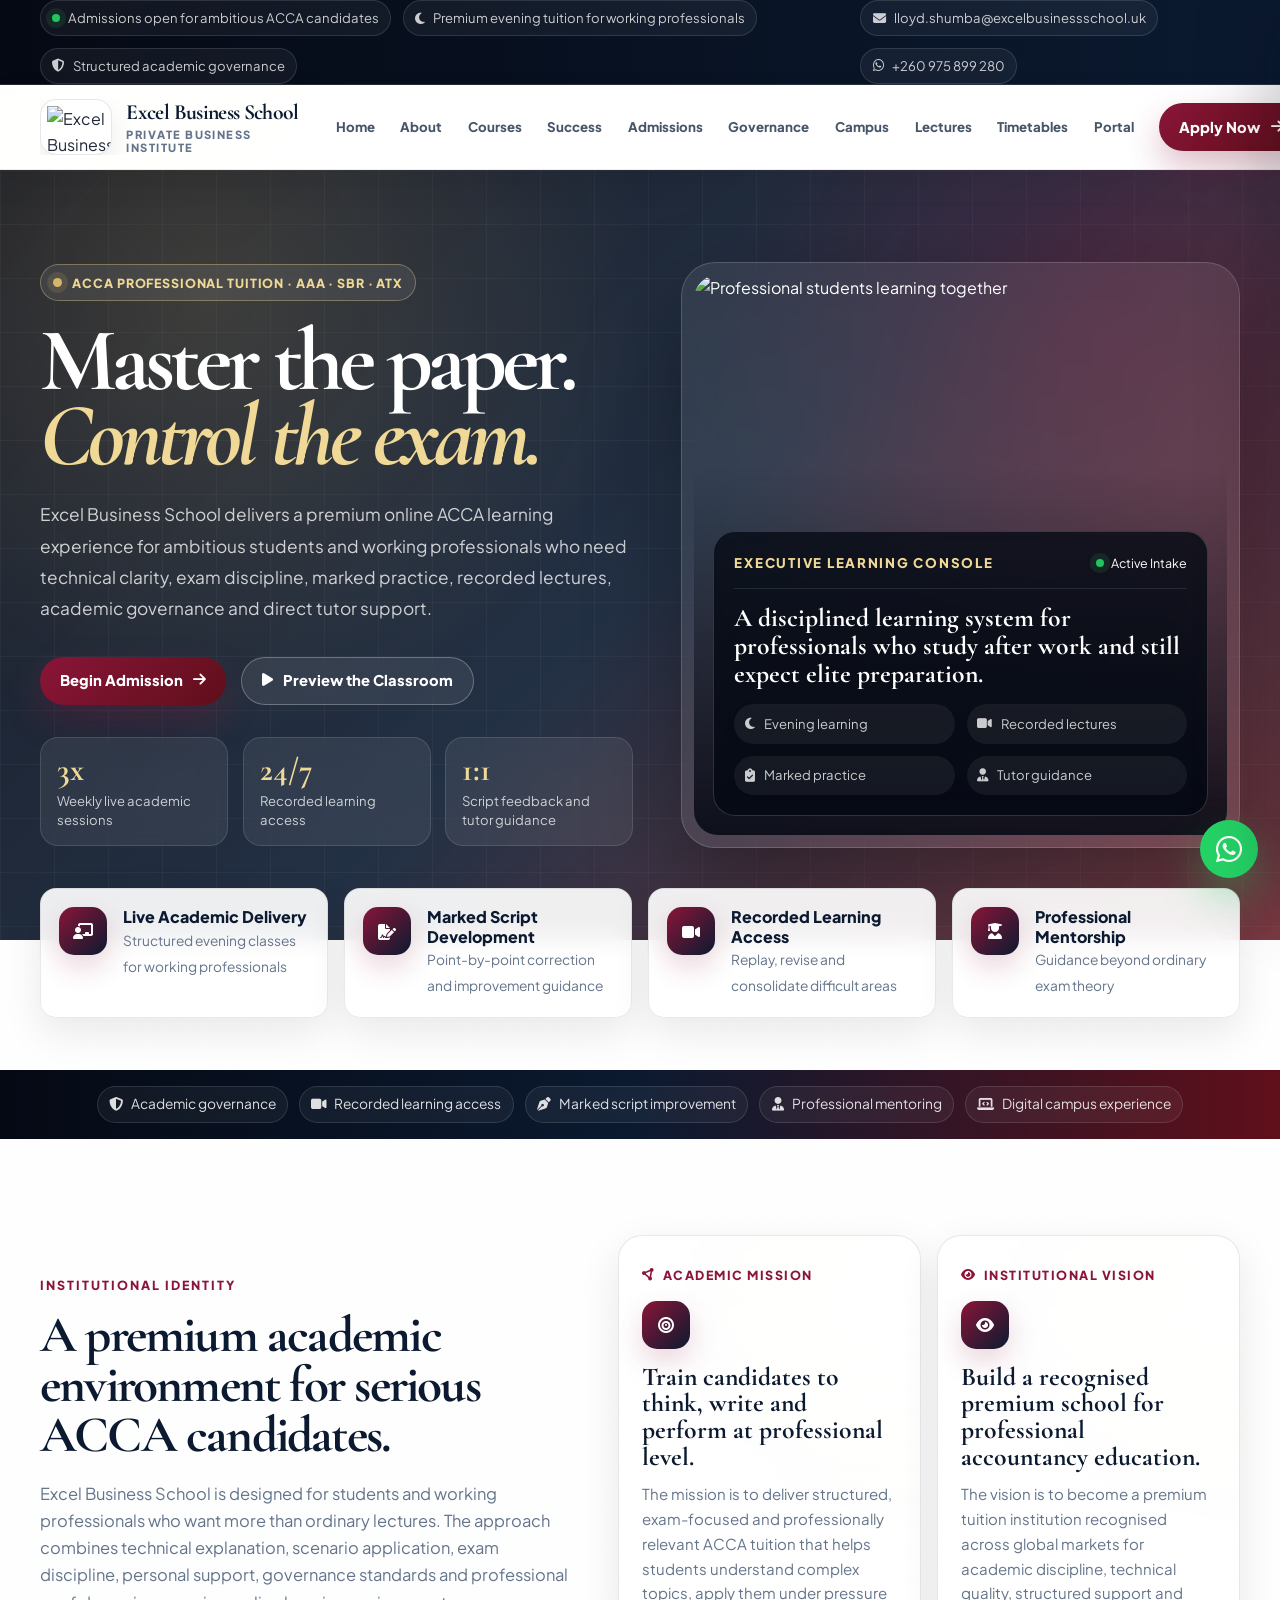
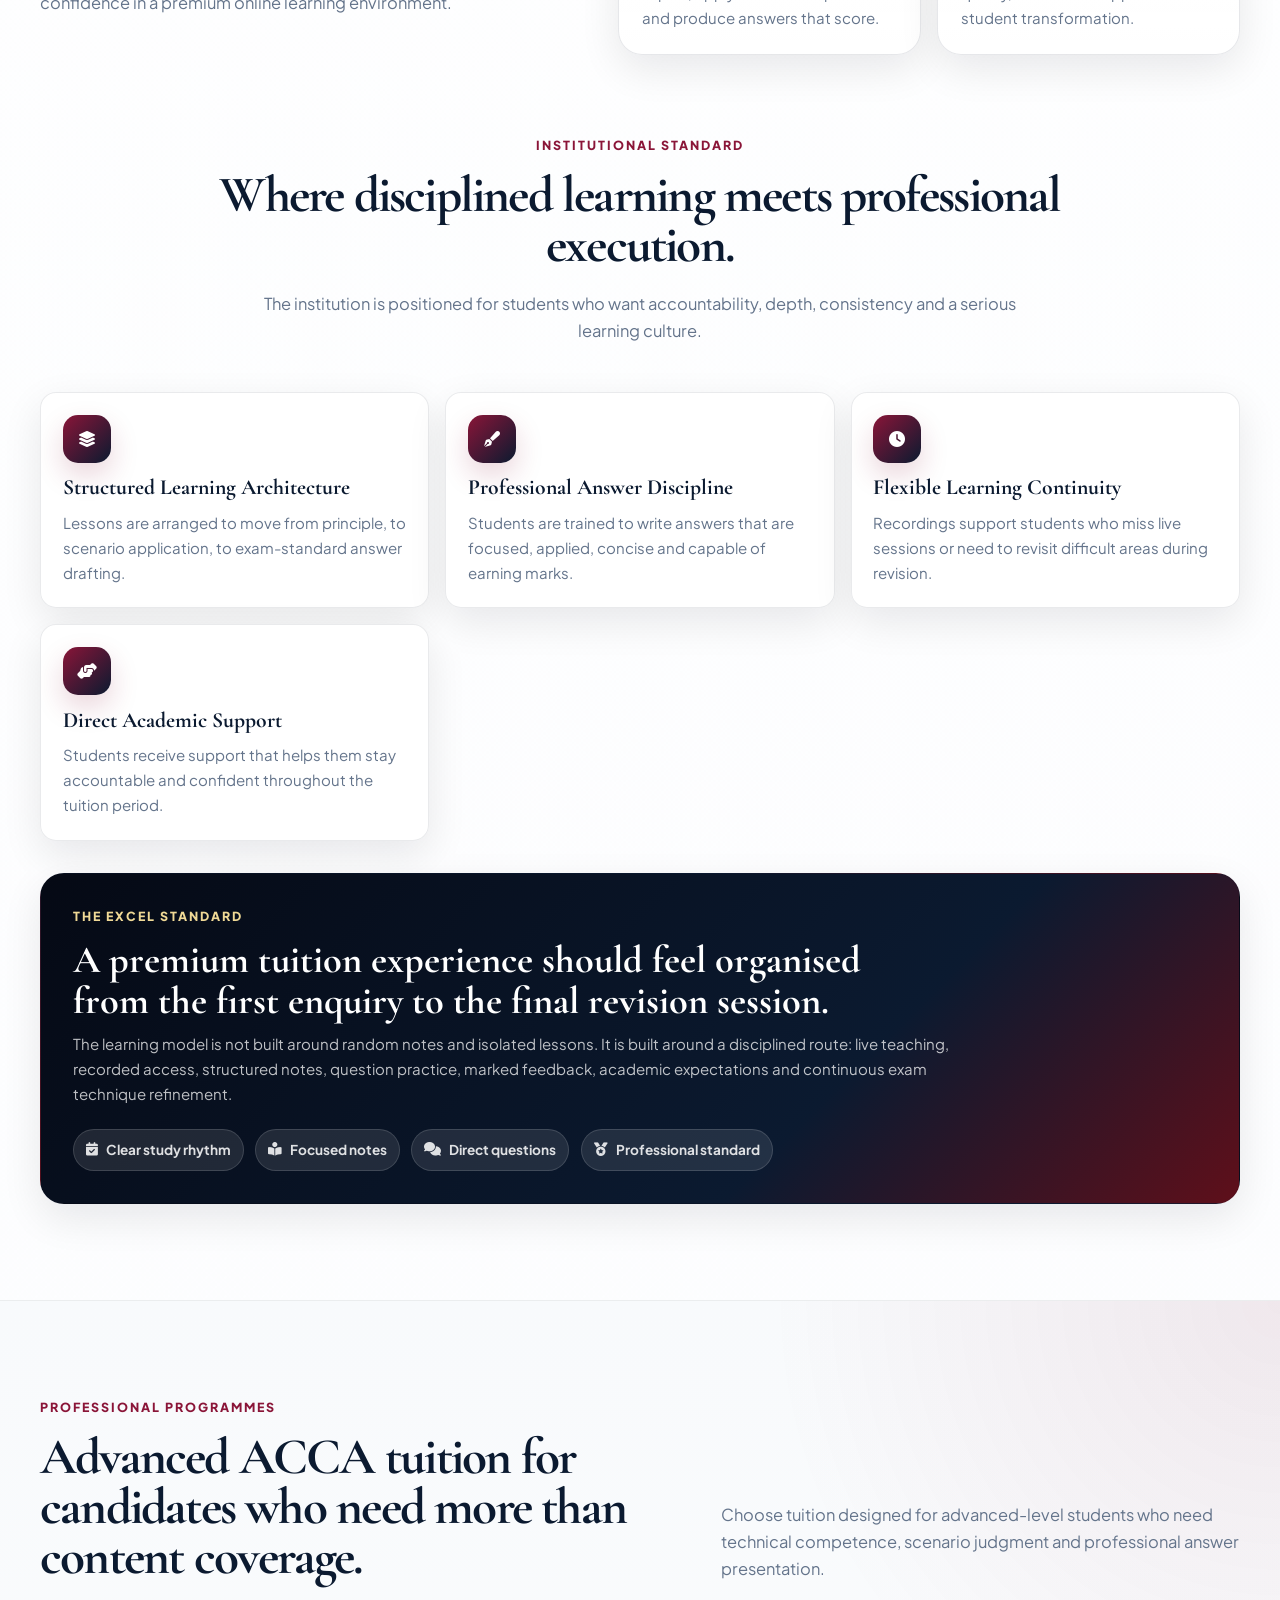
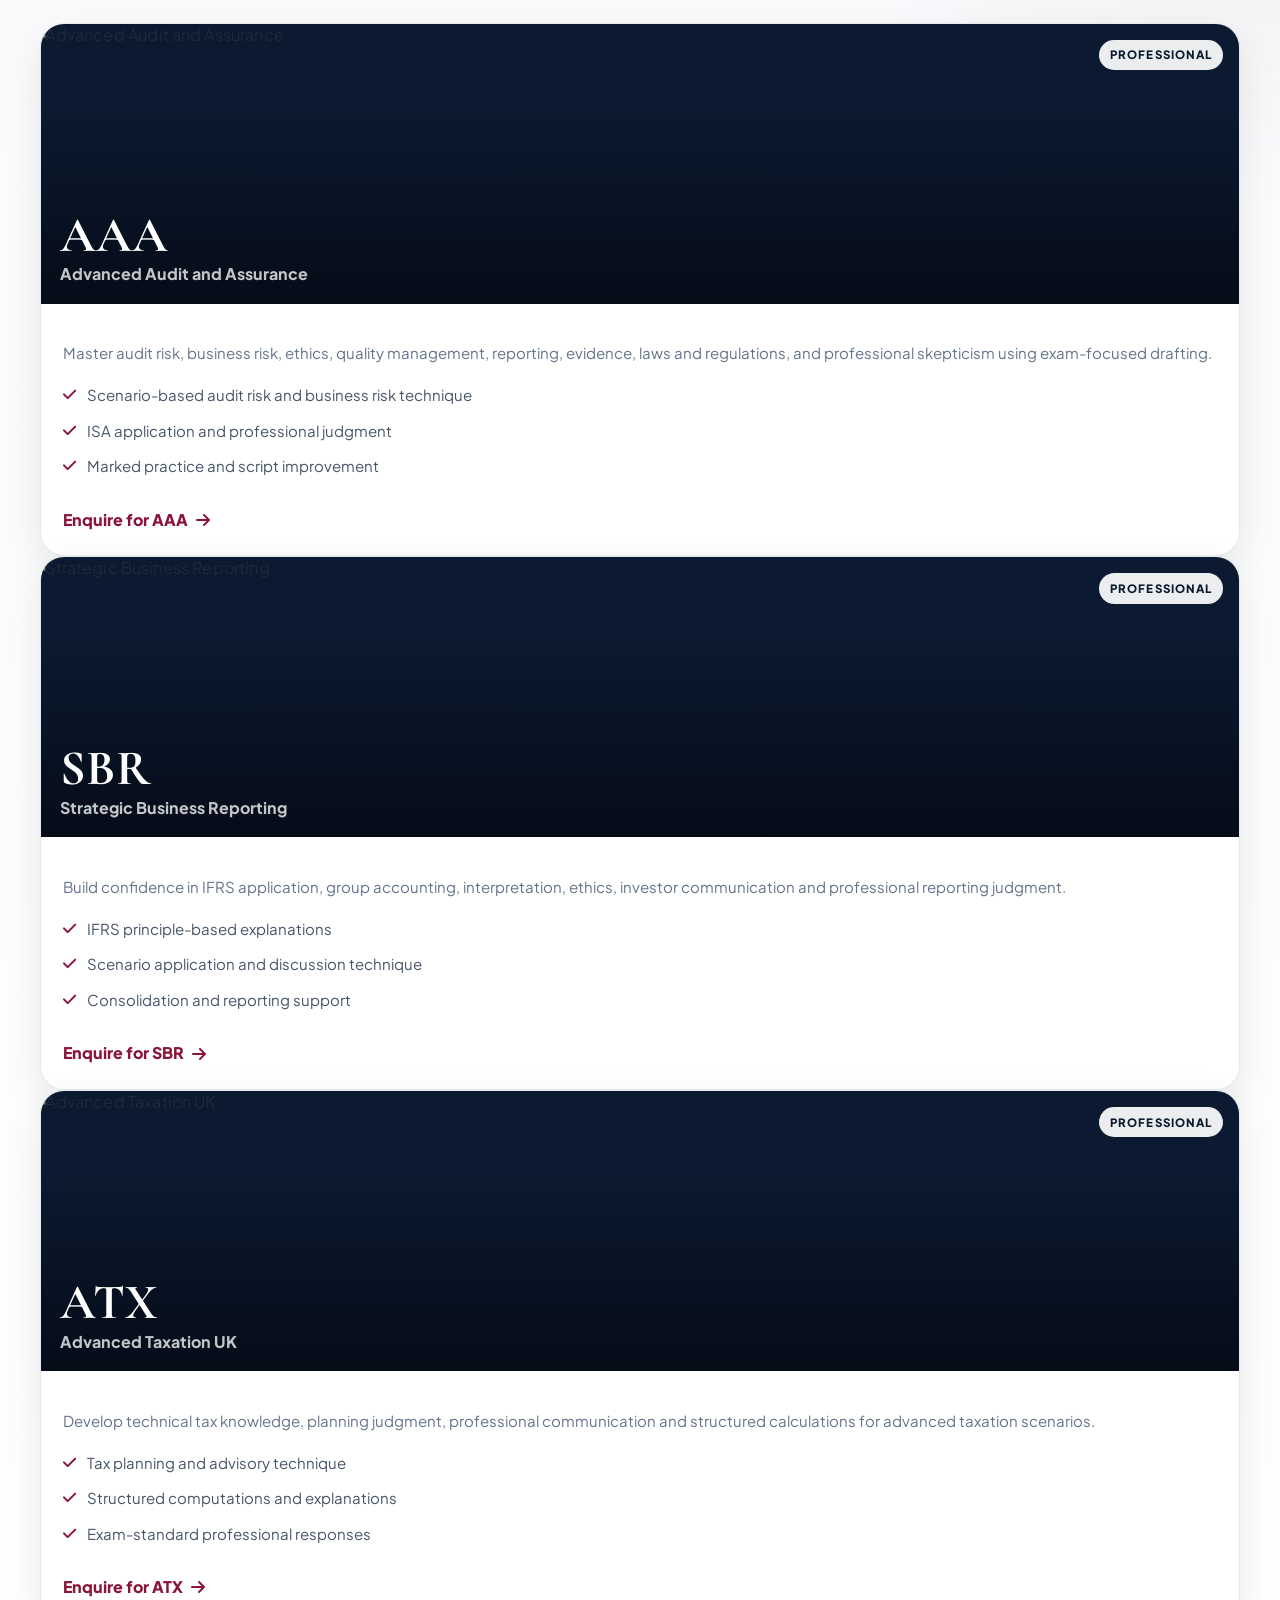
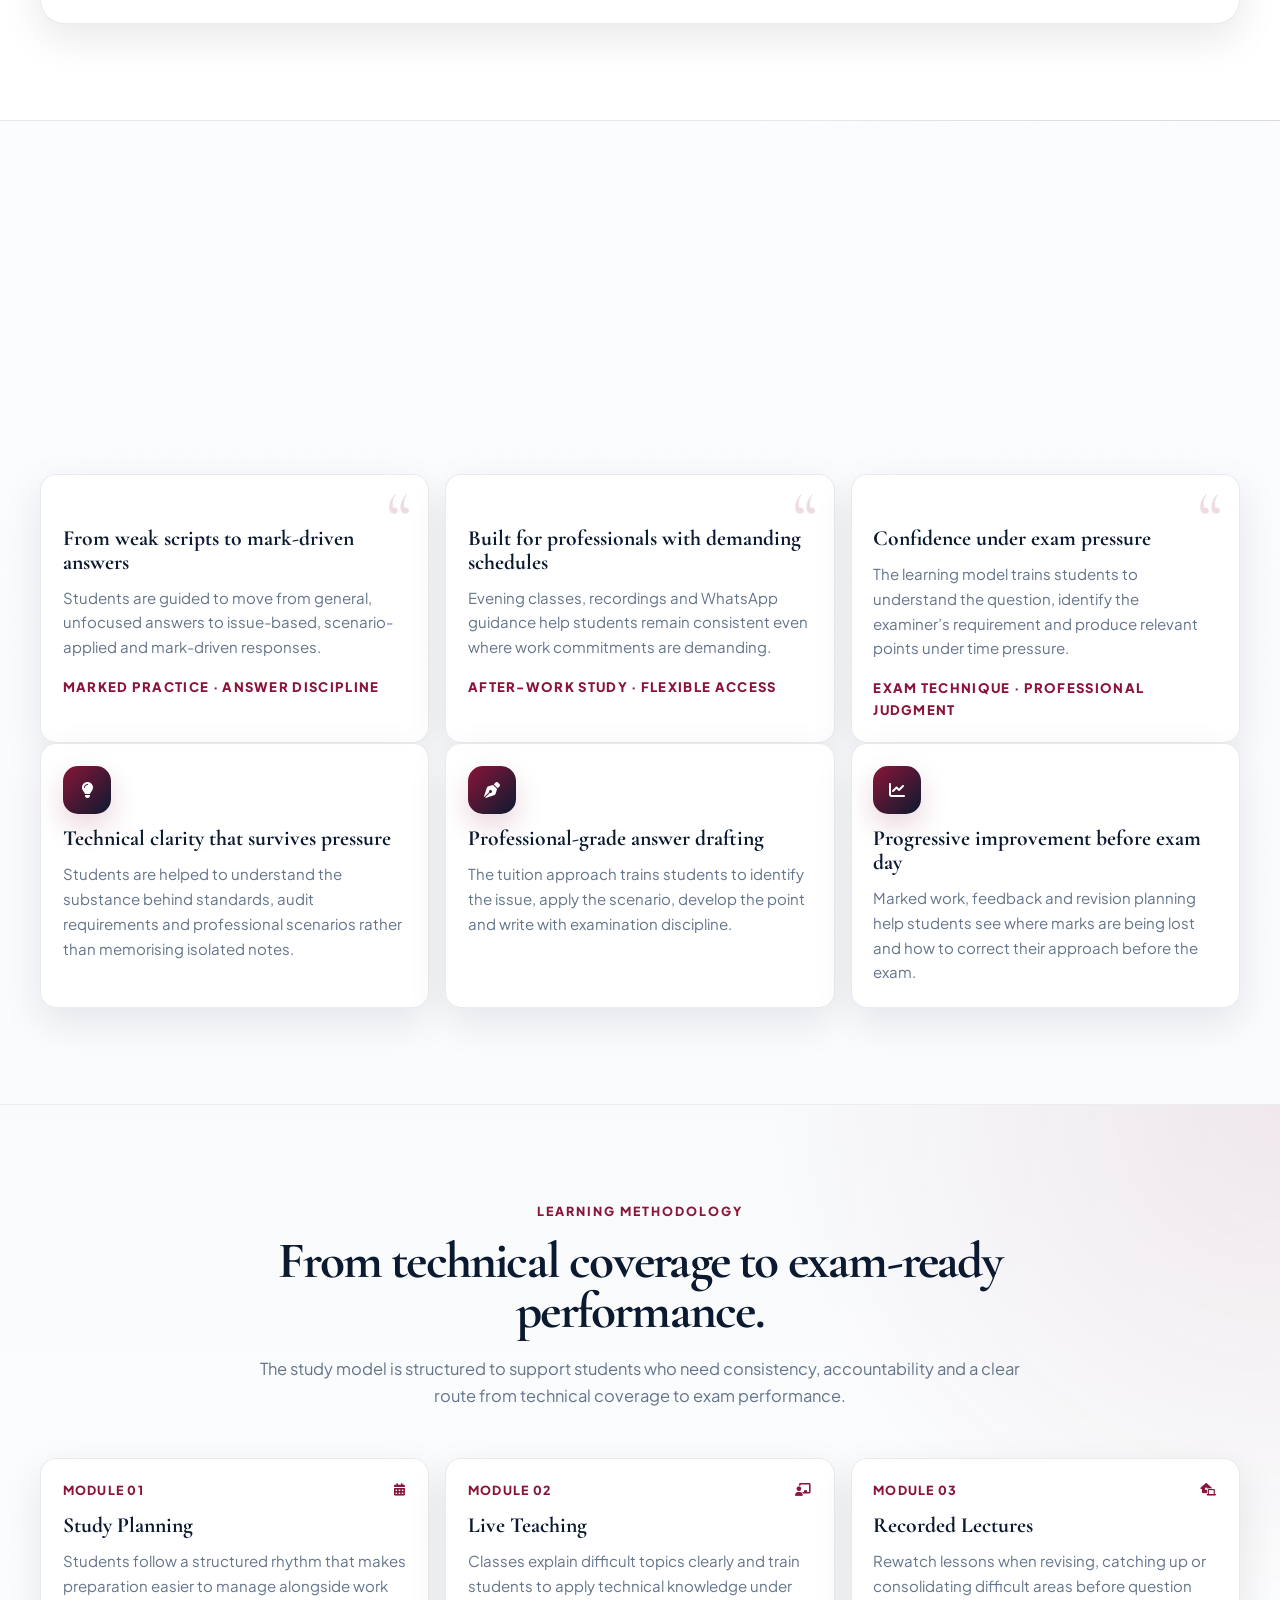
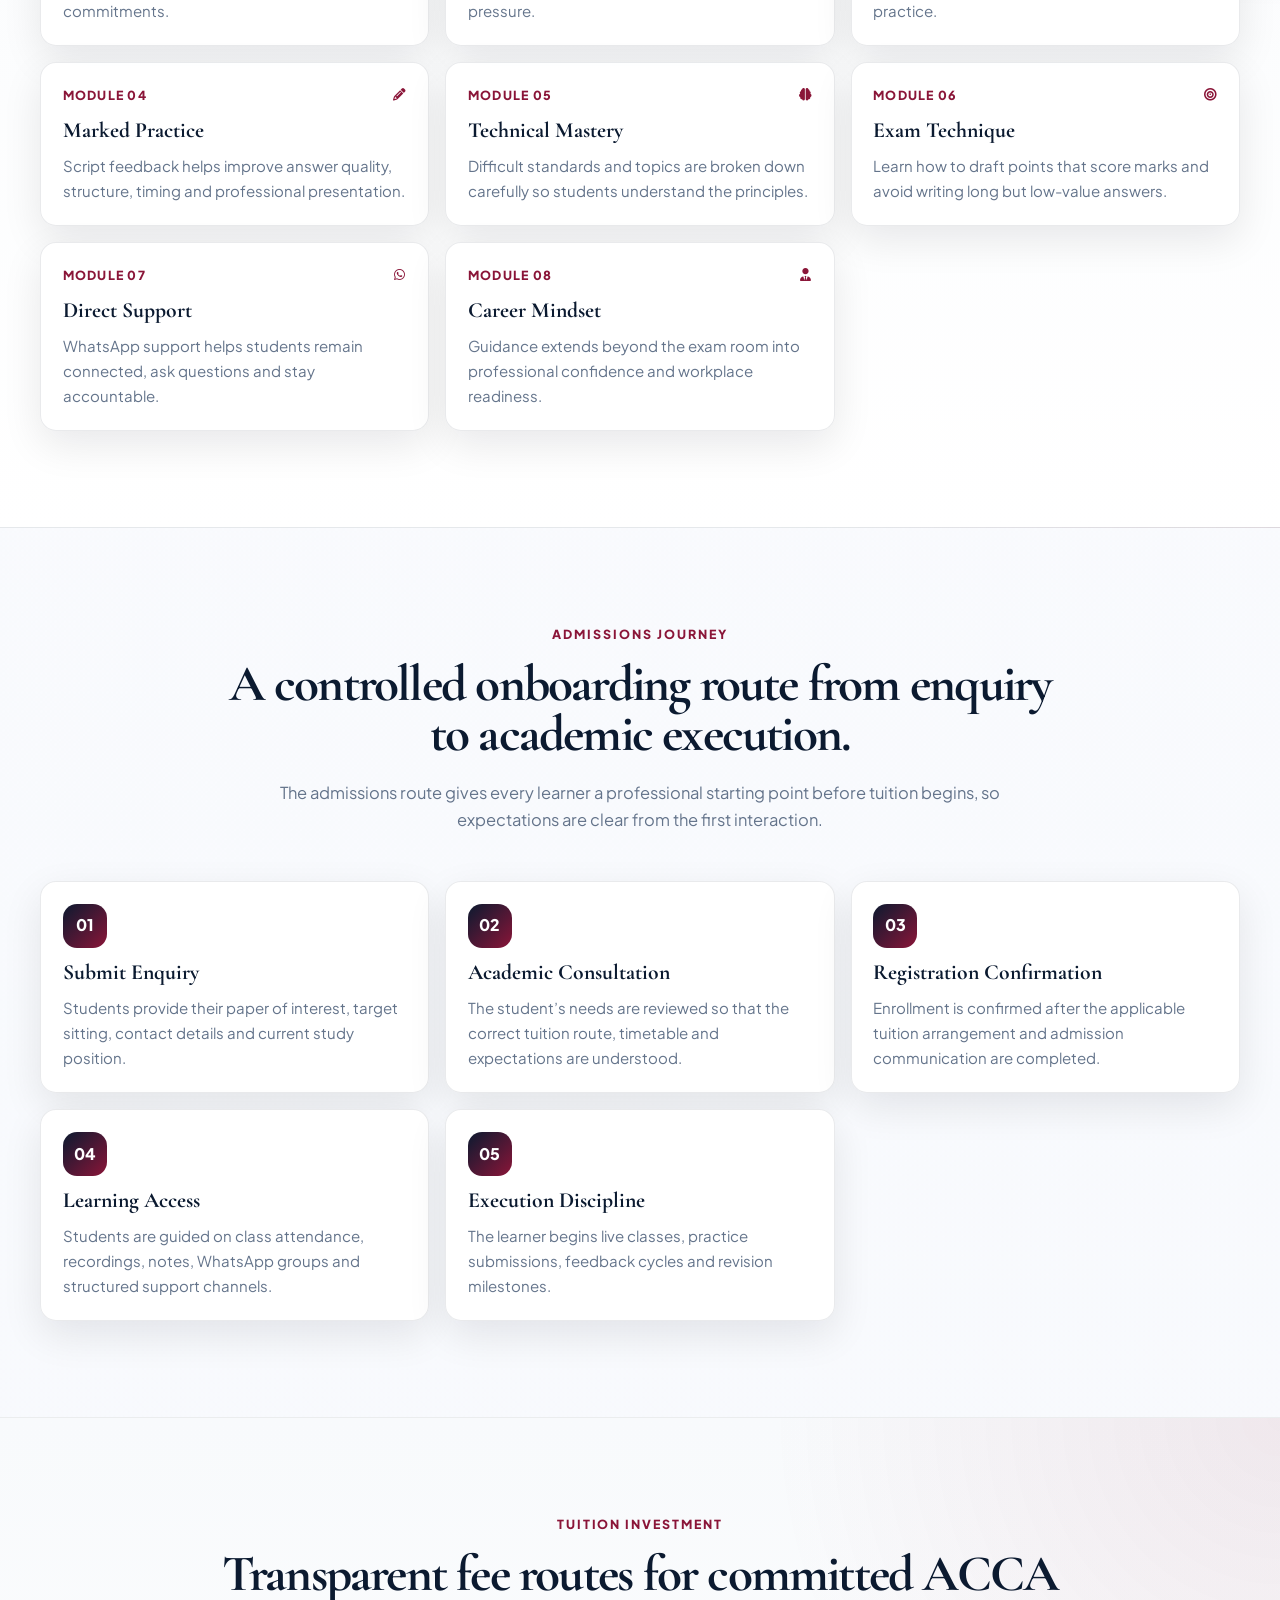
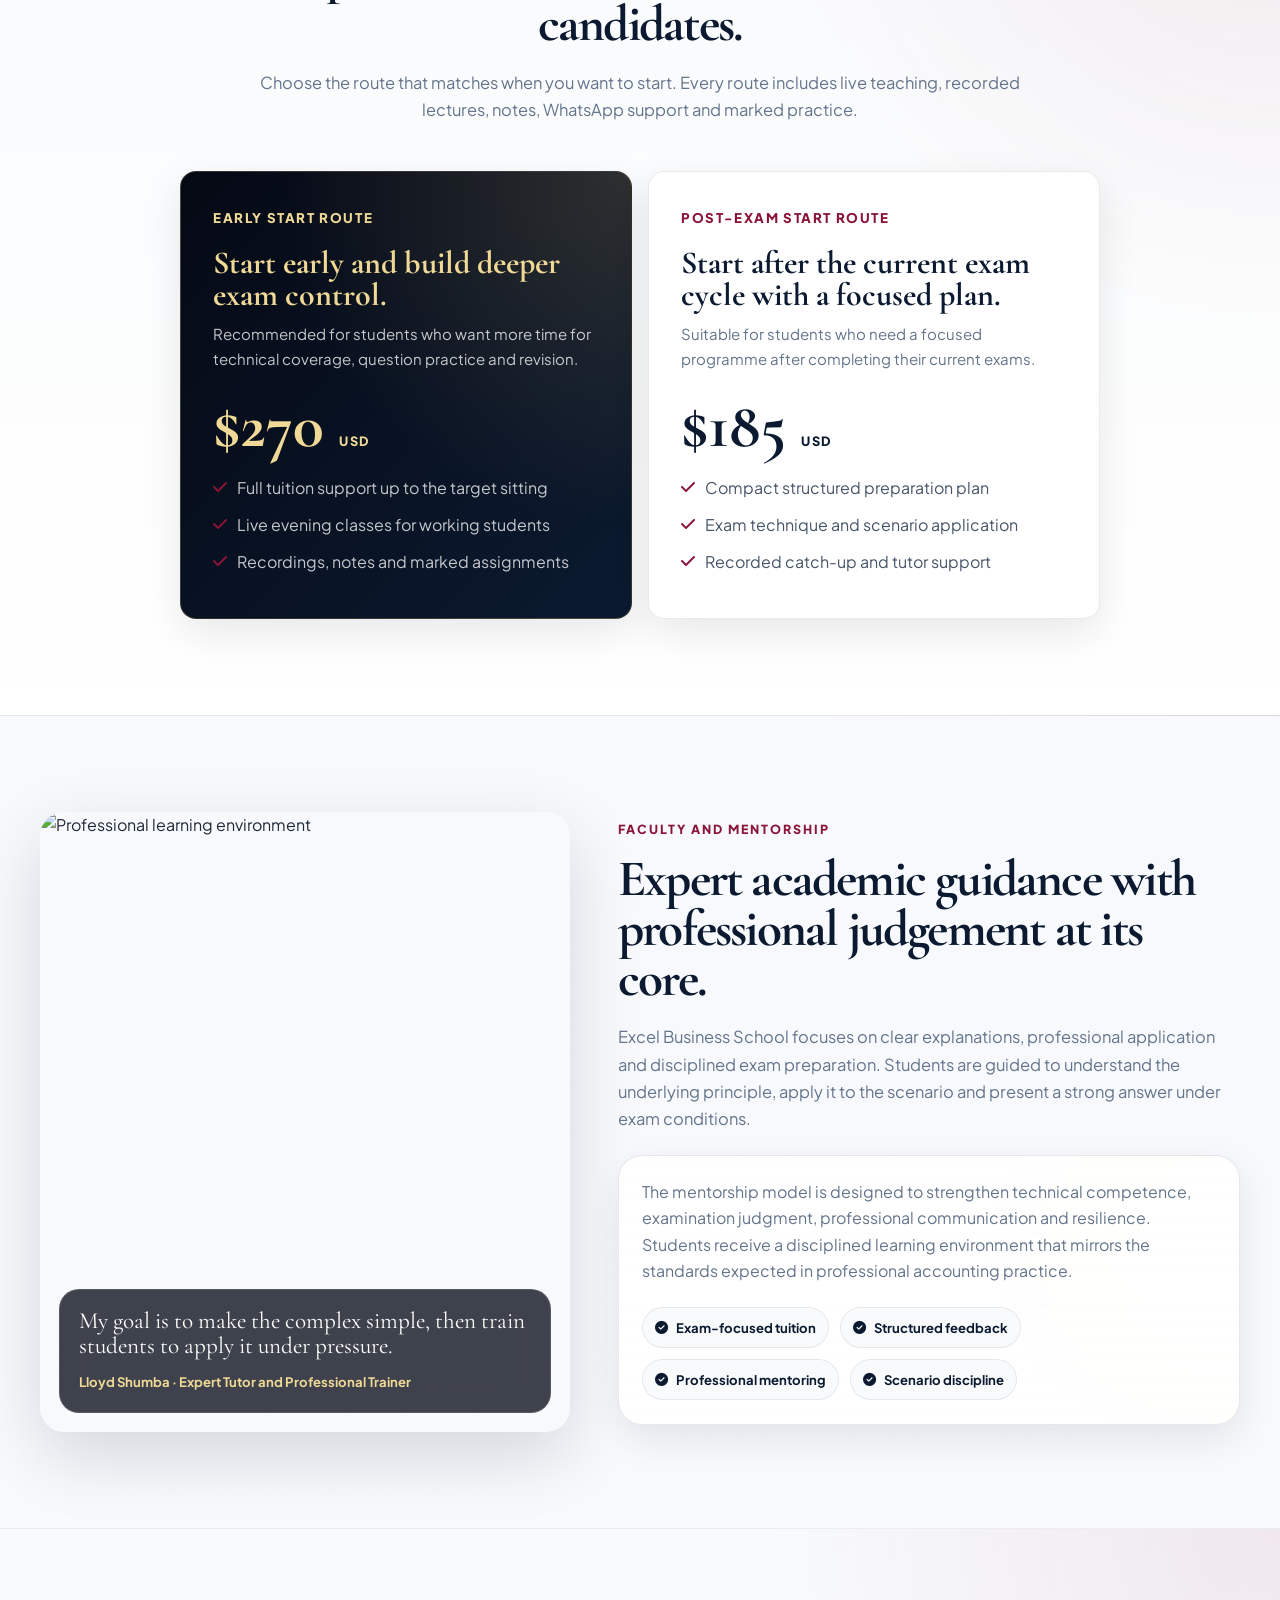
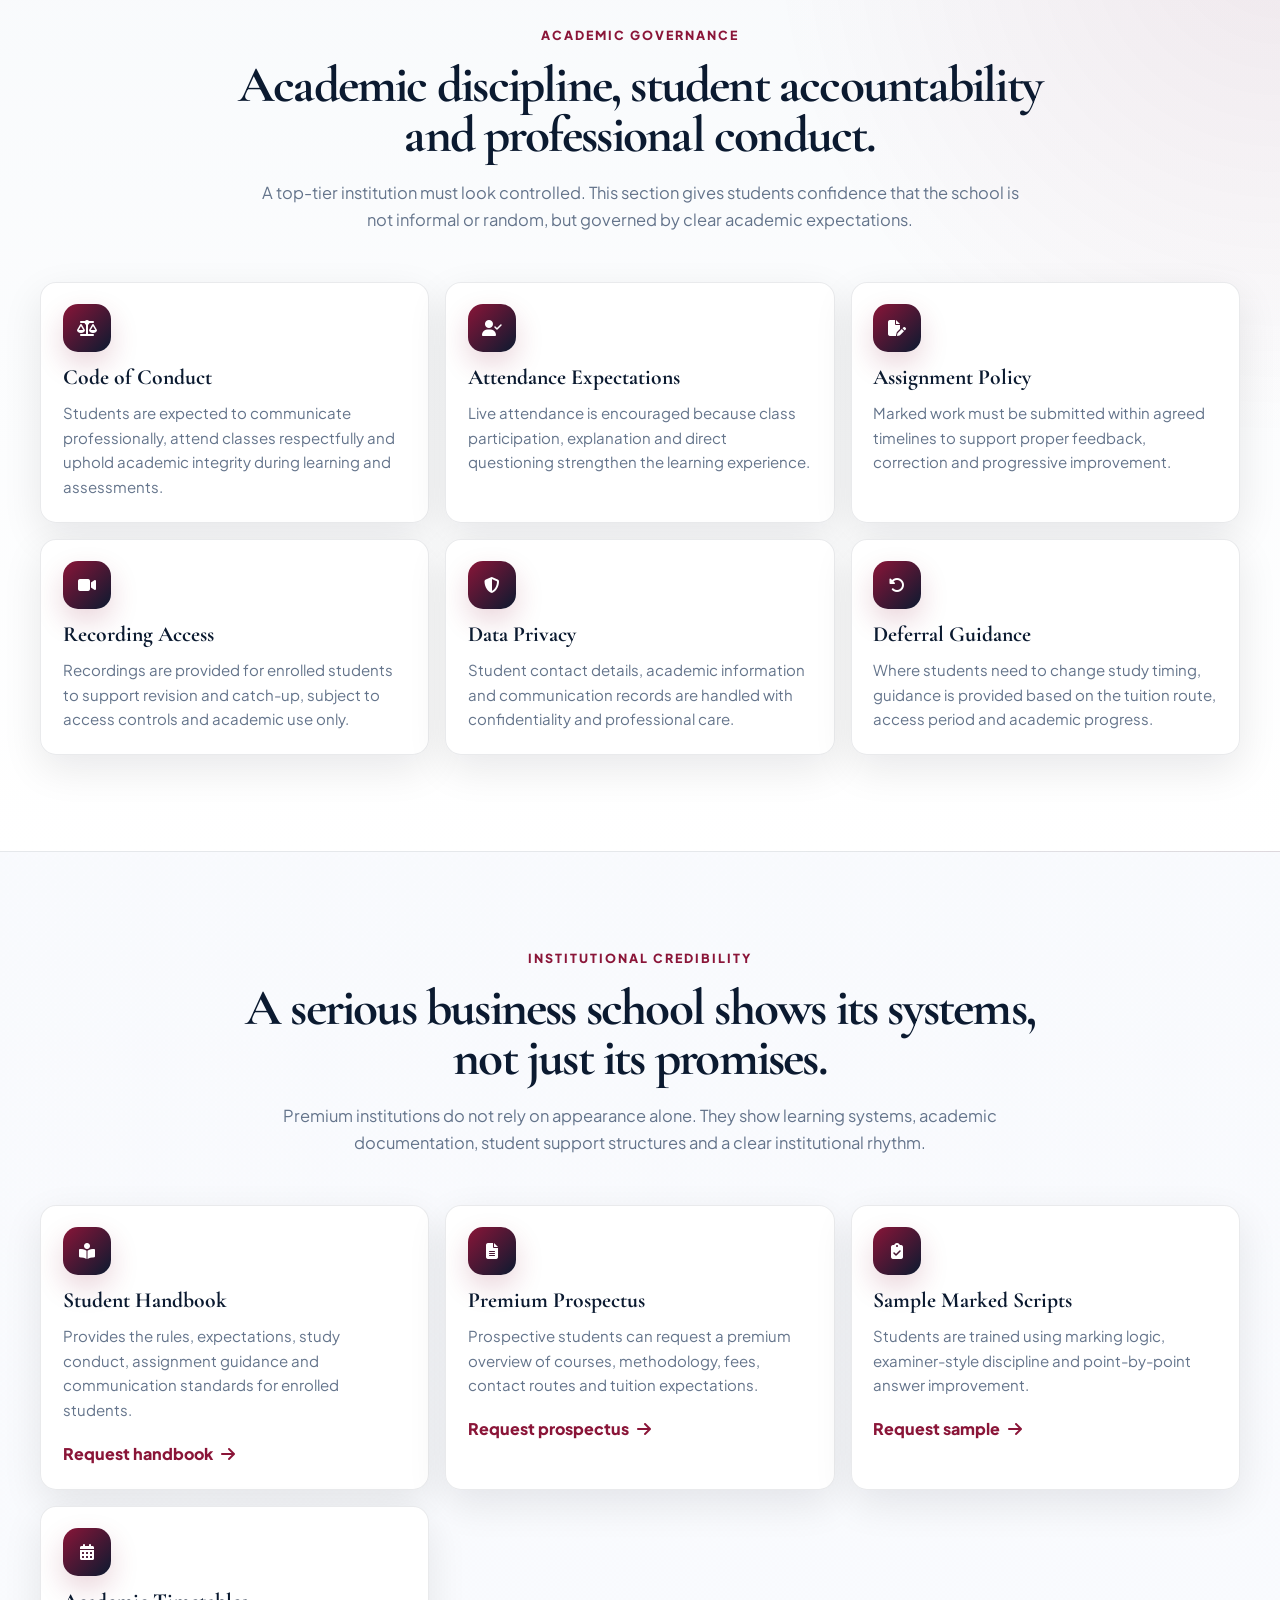
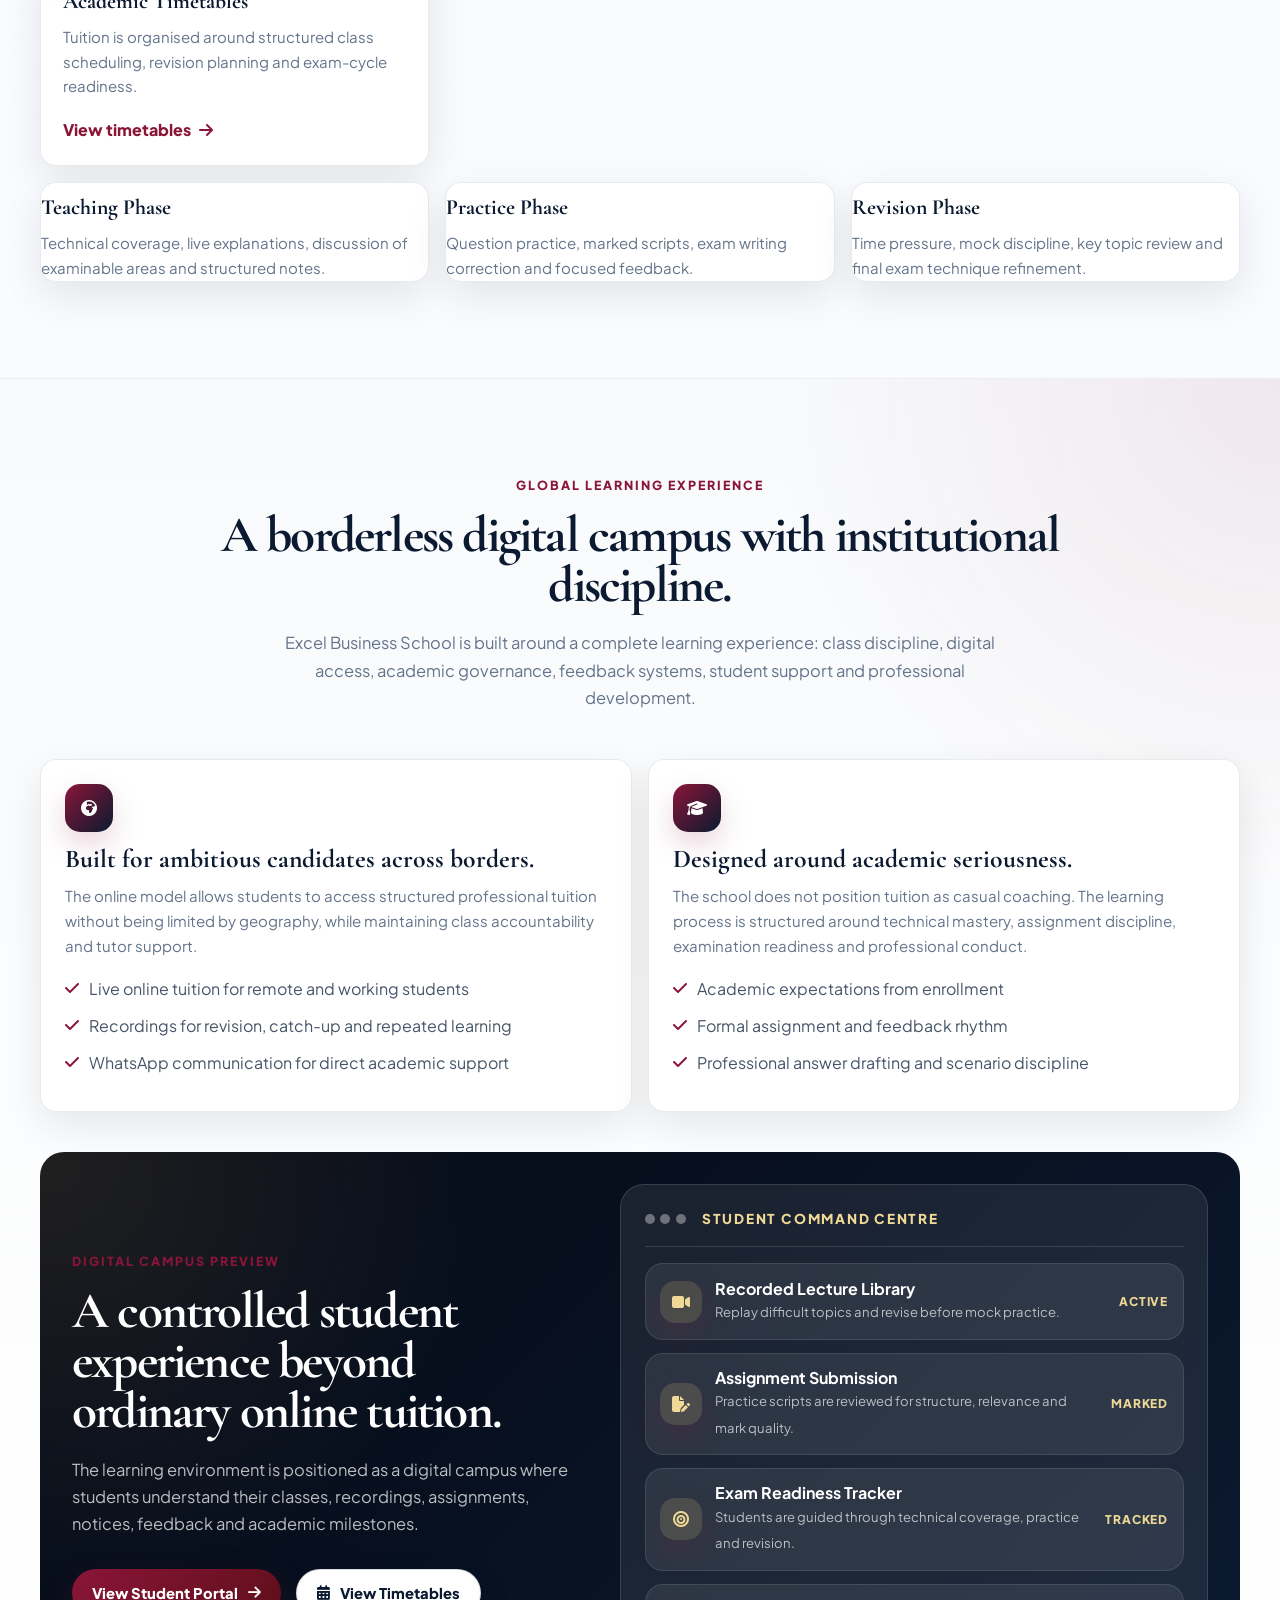
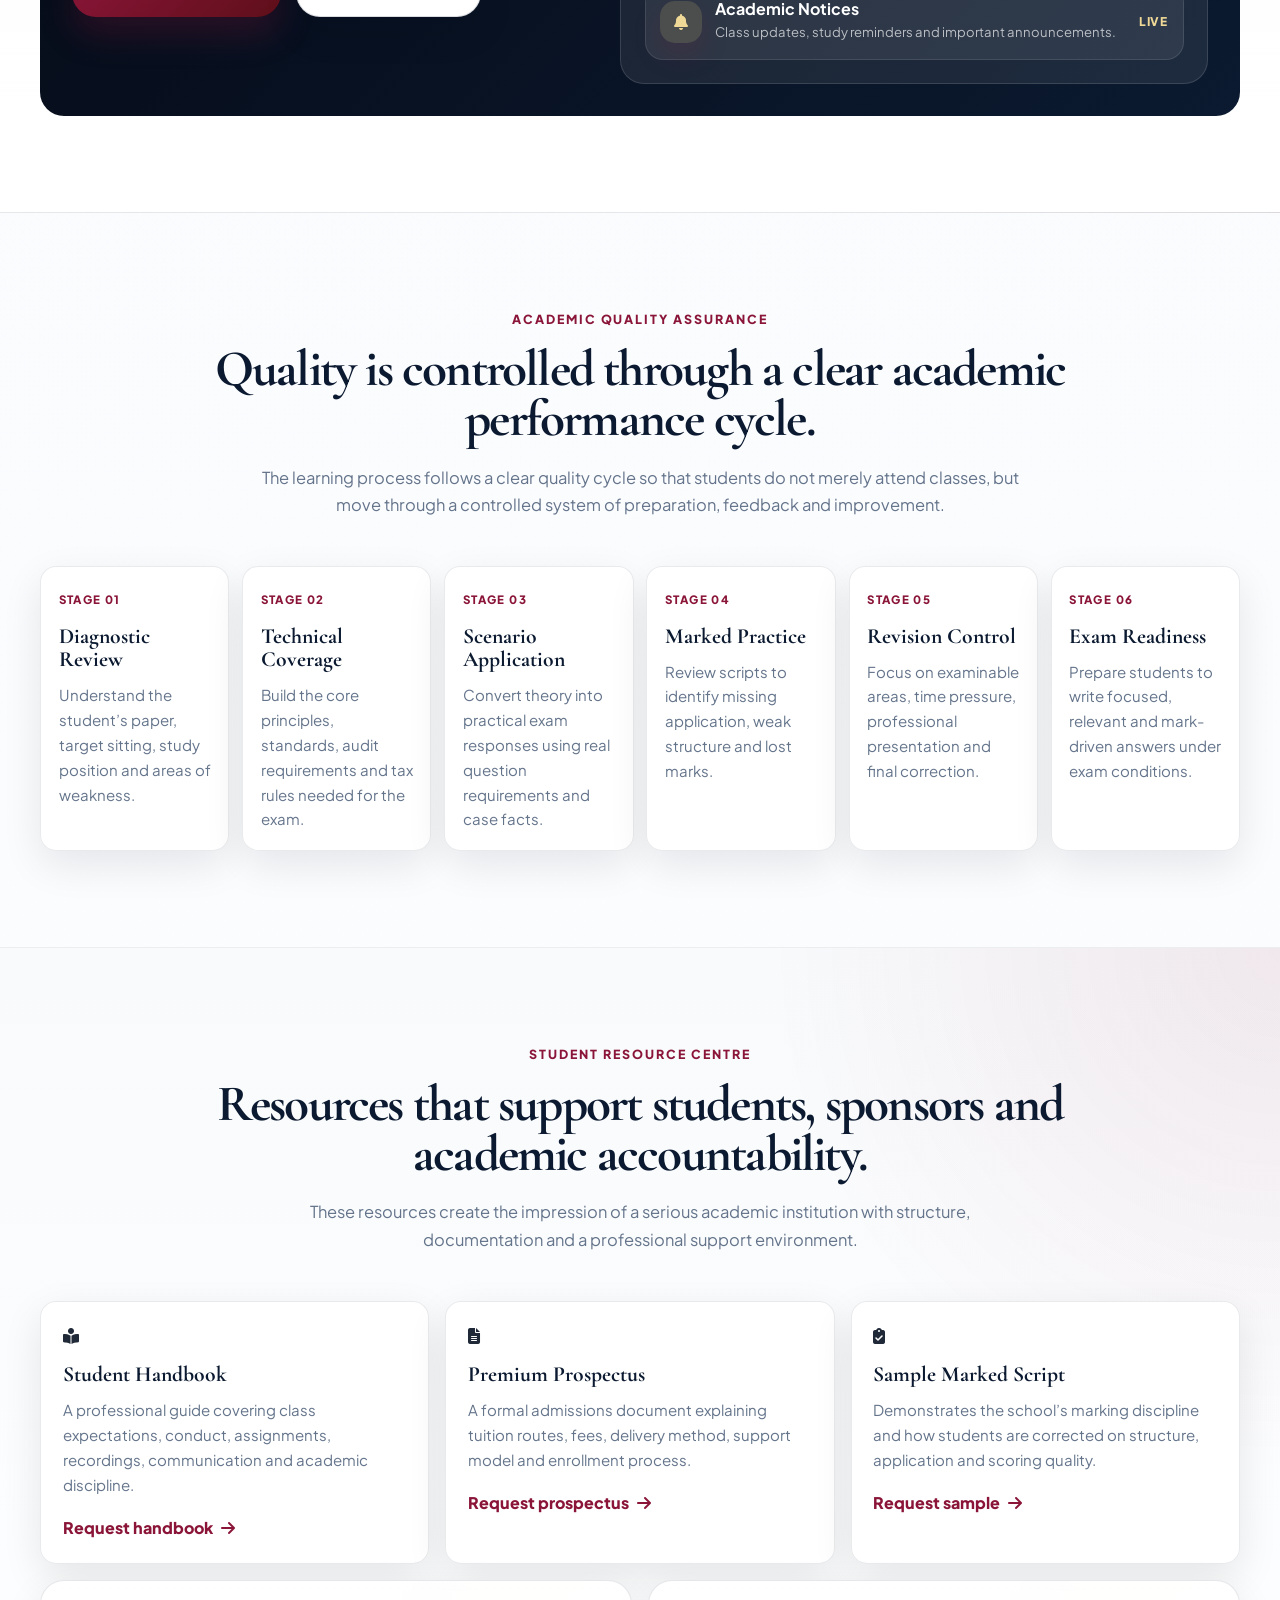
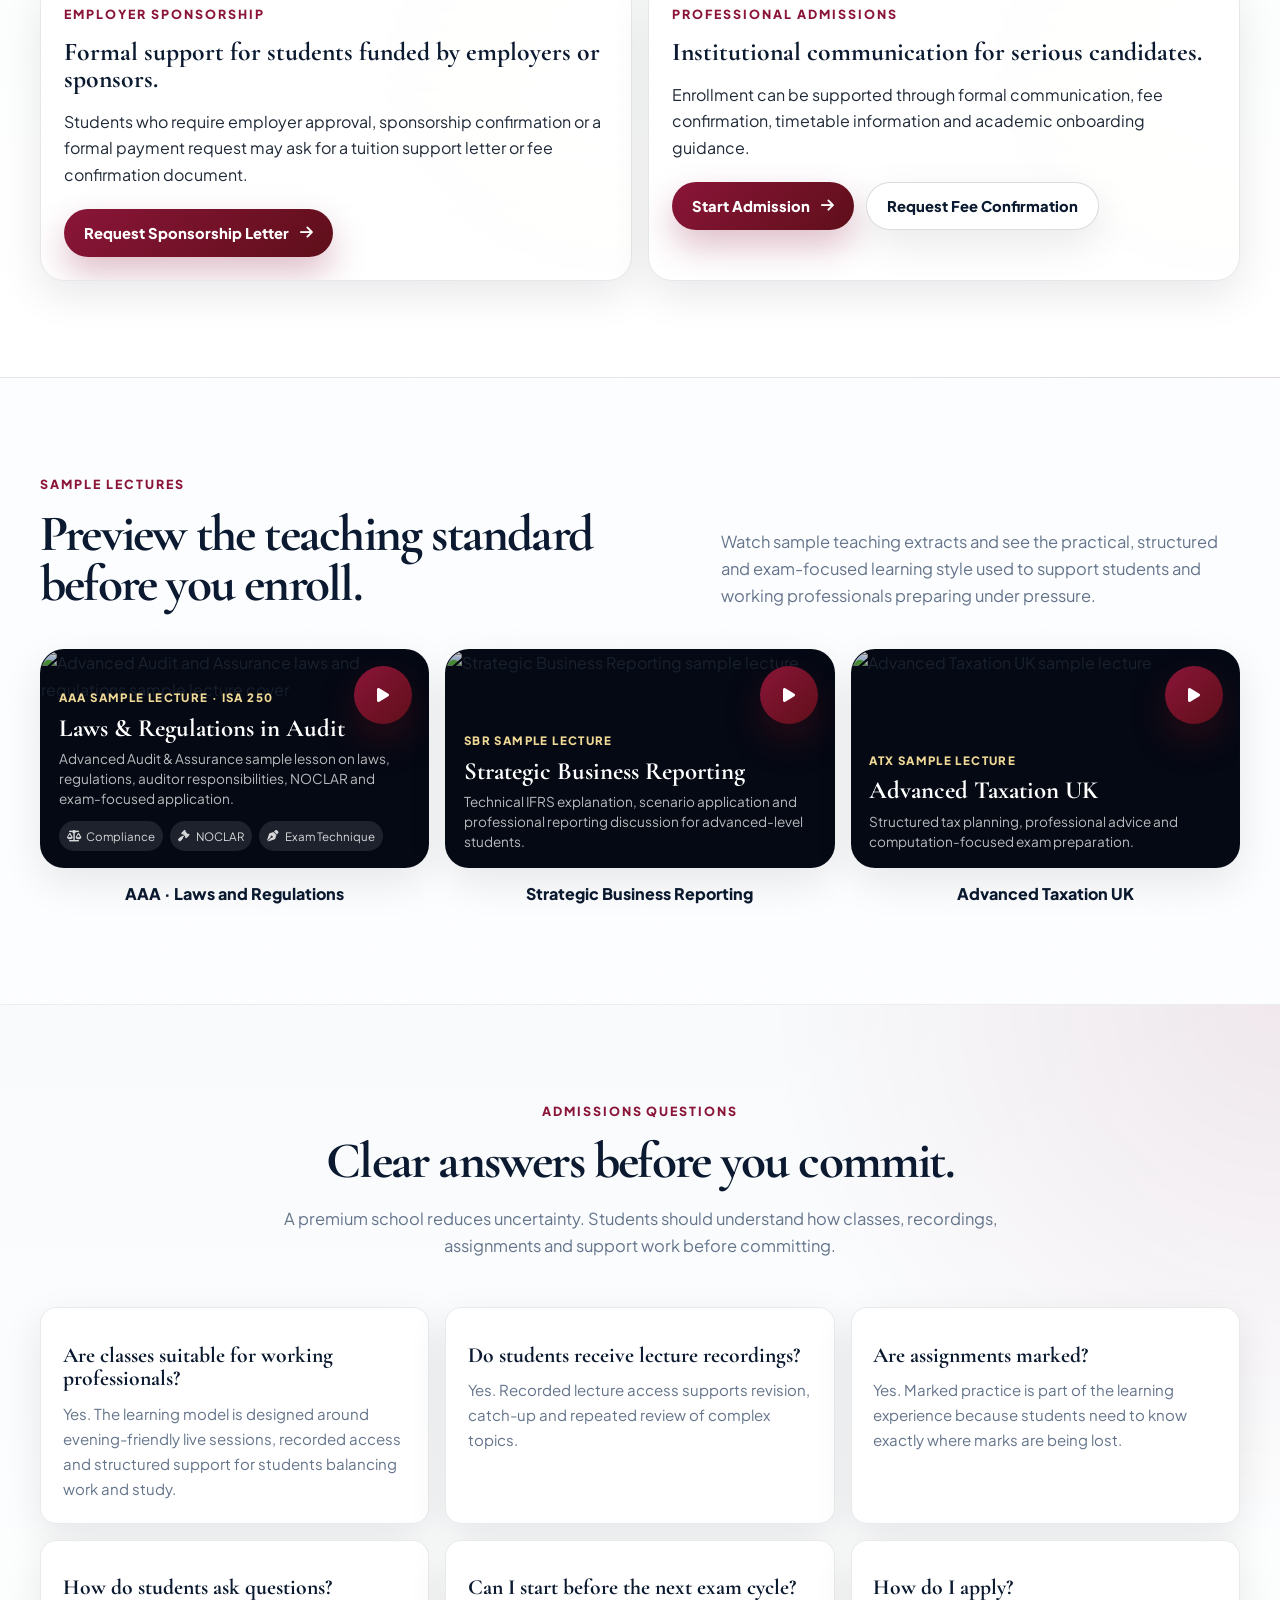
==== commit 7471279e: "Update index.html" ====
--- a/index.html
+++ b/index.html
@@ -1,643 +1,3529 @@
 <!DOCTYPE html>
-<html lang="en" class="scroll-smooth">
+<html lang="en">
 <head>
   <meta charset="UTF-8" />
   <meta name="viewport" content="width=device-width, initial-scale=1.0" />
 
   <title>Excel Business School | Premium ACCA Tuition for Ambitious Professionals</title>
 
-  <meta name="description" content="Excel Business School provides premium ACCA tuition for ambitious students and working professionals through live online classes, recorded lectures, marked practice, academic governance, exam technique and structured tutor support for AAA, SBR and ATX." />
-  <meta name="theme-color" content="#0B1A30" />
+  <meta
+    name="description"
+    content="Excel Business School provides premium ACCA tuition for ambitious students and working professionals through live online classes, recorded lectures, marked practice, academic governance, exam technique and structured tutor support for AAA, SBR and ATX."
+  />
+
+  <meta name="theme-color" content="#120407" />
   <meta name="robots" content="index, follow" />
   <meta name="author" content="Excel Business School" />
-  <link rel="canonical" href="https://www.excelbusinessschool.uk/" />
-
-  <!-- Open Graph / Social -->
+  <link rel="canonical" href="https://www.ebszimbabwe.online/" />
+
   <meta property="og:type" content="website" />
   <meta property="og:title" content="Excel Business School | Premium ACCA Tuition" />
-  <meta property="og:description" content="Premium ACCA tuition for ambitious students and working professionals. Live online classes, recorded lectures, marked practice, academic discipline and direct tutor support." />
-  <meta property="og:url" content="https://www.excelbusinessschool.uk/" />
-  <meta property="og:image" content="https://www.excelbusinessschool.uk/excel-logo.png" />
+  <meta
+    property="og:description"
+    content="Premium ACCA tuition for ambitious students and working professionals. Live online classes, recorded lectures, marked practice, academic discipline and direct tutor support."
+  />
+  <meta property="og:url" content="https://www.ebszimbabwe.online/" />
+  <meta property="og:image" content="https://www.ebszimbabwe.online/excel-logo.png" />
   <meta property="og:site_name" content="Excel Business School" />
 
-  <!-- Favicons -->
+  <meta name="twitter:card" content="summary_large_image" />
+  <meta name="twitter:title" content="Excel Business School | Premium ACCA Tuition" />
+  <meta
+    name="twitter:description"
+    content="Structured ACCA tuition for AAA, SBR and ATX students who want technical mastery, exam discipline and professional support."
+  />
+  <meta name="twitter:image" content="https://www.ebszimbabwe.online/excel-logo.png" />
+
   <link rel="icon" type="image/png" href="excel-logo.png" />
   <link rel="apple-touch-icon" href="excel-logo.png" />
 
-  <!-- Fonts & Icons -->
   <link rel="preconnect" href="https://fonts.googleapis.com" />
   <link rel="preconnect" href="https://fonts.gstatic.com" crossorigin />
-  <link href="https://fonts.googleapis.com/css2?family=Cormorant+Garamond:ital,wght@0,500;0,600;0,700;1,500;1,600&family=Plus+Jakarta+Sans:ital,wght@0,400;0,500;0,600;0,700;1,400&display=swap" rel="stylesheet">
-  <link rel="stylesheet" href="https://cdnjs.cloudflare.com/ajax/libs/font-awesome/6.5.0/css/all.min.css" />
-
-  <!-- Tailwind CSS -->
-  <script src="https://cdn.tailwindcss.com"></script>
-  <script>
-    tailwind.config = {
-      theme: {
-        extend: {
-          colors: {
-            primary: {
-              DEFAULT: '#0B1A30', // Deep Navy
-              light: '#1A2F4C'
-            },
-            accent: {
-              DEFAULT: '#8A1538', // Academic Burgundy
-              hover: '#6B0F2A'
-            },
-            surface: '#F8F9FA'
-          },
-          fontFamily: {
-            sans: ['"Plus Jakarta Sans"', 'sans-serif'],
-            serif: ['"Cormorant Garamond"', 'serif'],
-          }
-        }
-      }
-    }
-  </script>
-
-  <!-- Custom Styles for Animations & Overrides -->
+  <link rel="preconnect" href="https://images.unsplash.com" />
+  <link rel="preconnect" href="https://cdnjs.cloudflare.com" />
+
+  <link
+    rel="preload"
+    as="image"
+    href="https://images.unsplash.com/photo-1523240795612-9a054b0db644?q=80&w=1400&auto=format&fit=crop"
+    fetchpriority="high"
+  />
+
+  <link href="https://fonts.googleapis.com/css2?family=Cormorant+Garamond:ital,wght@0,500;0,600;0,700;1,500;1,600&family=Plus+Jakarta+Sans:ital,wght@0,400;0,500;0,600;0,700;0,800;1,400&display=swap" rel="stylesheet" />
+
+  <link
+    rel="stylesheet"
+    href="https://cdnjs.cloudflare.com/ajax/libs/font-awesome/6.5.0/css/all.min.css"
+  />
+
+
   <style>
-    /* Scroll Reveal */
-    .reveal { opacity: 0; transform: translateY(30px); transition: all 0.8s cubic-bezier(0.16, 1, 0.3, 1); }
-    .reveal.in-view { opacity: 1; transform: translateY(0); }
-    
-    /* Video Embed Overlay */
-    .video-container { position: relative; width: 100%; aspect-ratio: 16/9; background: #000; cursor: pointer; overflow: hidden; border-radius: 0.5rem; }
-    .video-container img { width: 100%; height: 100%; object-fit: cover; opacity: 0.7; transition: opacity 0.3s; }
-    .video-container:hover img { opacity: 0.5; }
-    .play-ring { position: absolute; top: 50%; left: 50%; transform: translate(-50%, -50%); width: 64px; height: 64px; background: rgba(138, 21, 56, 0.9); border-radius: 50%; display: flex; align-items: center; justify-content: center; color: white; font-size: 1.5rem; transition: transform 0.3s; }
-    .video-container:hover .play-ring { transform: translate(-50%, -50%) scale(1.1); }
-    .embedded-video iframe { position: absolute; top: 0; left: 0; width: 100%; height: 100%; }
-    
-    /* Form Status */
-    #formStatus { display: none; margin-top: 1rem; padding: 1rem; background: #e6f4ea; color: #1e4620; border-radius: 0.375rem; font-size: 0.875rem; }
-    #formStatus.show { display: block; }
+    :root {
+      --navy-950: #050914;
+      --navy-900: #071426;
+      --navy-850: #0b1a30;
+      --navy-800: #10213d;
+      --navy-700: #172e52;
+      --burgundy-800: #5f0f1a;
+      --burgundy-700: #7a1327;
+      --burgundy-600: #8a1538;
+      --gold-600: #d7b56d;
+      --gold-400: #f0d996;
+      --cream: #fff8ea;
+      --paper: #ffffff;
+      --mist: #f5f7fb;
+      --line: rgba(11, 26, 48, 0.12);
+      --line-soft: rgba(255, 255, 255, 0.12);
+      --text: #1f2937;
+      --muted: #64748b;
+      --shadow: 0 24px 70px rgba(5, 9, 20, 0.14);
+      --shadow-soft: 0 14px 40px rgba(5, 9, 20, 0.09);
+      --radius: 24px;
+      --radius-sm: 16px;
+      --max: 1200px;
+      --font-sans: "Plus Jakarta Sans", system-ui, -apple-system, BlinkMacSystemFont, "Segoe UI", sans-serif;
+      --font-serif: "Cormorant Garamond", Georgia, serif;
+    }
+
+    * {
+      box-sizing: border-box;
+    }
+
+    html {
+      scroll-behavior: smooth;
+      scroll-padding-top: 95px;
+    }
+
+    body {
+      margin: 0;
+      font-family: var(--font-sans);
+      color: var(--text);
+      background:
+        radial-gradient(circle at top left, rgba(215, 181, 109, 0.12), transparent 34rem),
+        linear-gradient(180deg, #ffffff 0%, #f7f9fd 48%, #ffffff 100%);
+      line-height: 1.65;
+      overflow-x: hidden;
+    }
+
+    body::before {
+      content: "";
+      position: fixed;
+      inset: 0;
+      pointer-events: none;
+      z-index: -1;
+      background-image:
+        linear-gradient(rgba(11, 26, 48, 0.035) 1px, transparent 1px),
+        linear-gradient(90deg, rgba(11, 26, 48, 0.035) 1px, transparent 1px);
+      background-size: 48px 48px;
+      mask-image: linear-gradient(to bottom, rgba(0,0,0,0.4), transparent 72%);
+    }
+
+    img {
+      max-width: 100%;
+      display: block;
+    }
+
+    a {
+      color: inherit;
+      text-decoration: none;
+    }
+
+    button,
+    input,
+    select,
+    textarea {
+      font: inherit;
+    }
+
+    .container {
+      width: min(var(--max), calc(100% - 40px));
+      margin-inline: auto;
+    }
+
+    .section {
+      padding: 96px 0;
+      position: relative;
+    }
+
+    .section-divider {
+      background:
+        radial-gradient(circle at top right, rgba(138, 21, 56, 0.08), transparent 32rem),
+        linear-gradient(180deg, #f8fafc 0%, #ffffff 100%);
+      border-block: 1px solid rgba(11, 26, 48, 0.08);
+    }
+
+    .eyebrow {
+      color: var(--burgundy-600);
+      text-transform: uppercase;
+      letter-spacing: 0.16em;
+      font-weight: 800;
+      font-size: 0.78rem;
+      margin-bottom: 0.9rem;
+    }
+
+    .section-title {
+      margin: 0;
+      font-family: var(--font-serif);
+      color: var(--navy-850);
+      font-size: clamp(2.1rem, 4vw, 4.1rem);
+      line-height: 0.98;
+      letter-spacing: -0.035em;
+    }
+
+    .section-lead {
+      color: var(--muted);
+      font-size: 1.03rem;
+      max-width: 760px;
+      margin: 1.2rem 0 0;
+    }
+
+    .center-head {
+      text-align: center;
+      max-width: 860px;
+      margin: 0 auto 3rem;
+    }
+
+    .center-head .section-lead {
+      margin-inline: auto;
+    }
+
+    .btn,
+    .nav-apply,
+    .submit-btn {
+      display: inline-flex;
+      align-items: center;
+      justify-content: center;
+      gap: 0.65rem;
+      border: 0;
+      cursor: pointer;
+      min-height: 48px;
+      padding: 0.85rem 1.25rem;
+      border-radius: 999px;
+      font-weight: 800;
+      font-size: 0.92rem;
+      line-height: 1;
+      transition: transform 0.22s ease, box-shadow 0.22s ease, background 0.22s ease, border-color 0.22s ease;
+      position: relative;
+      overflow: hidden;
+      white-space: nowrap;
+    }
+
+    .btn:hover,
+    .nav-apply:hover,
+    .submit-btn:hover {
+      transform: translateY(-2px);
+    }
+
+    .btn-primary,
+    .nav-apply,
+    .submit-btn {
+      background: linear-gradient(135deg, var(--burgundy-600), var(--burgundy-800));
+      color: #fff;
+      box-shadow: 0 16px 34px rgba(138, 21, 56, 0.28);
+    }
+
+    .btn-primary:hover,
+    .nav-apply:hover,
+    .submit-btn:hover {
+      box-shadow: 0 22px 48px rgba(138, 21, 56, 0.36);
+    }
+
+    .btn-outline {
+      color: #fff;
+      border: 1px solid rgba(255, 255, 255, 0.28);
+      background: rgba(255, 255, 255, 0.08);
+      backdrop-filter: blur(12px);
+    }
+
+    .section .btn-outline,
+    .student-resources .btn-outline,
+    .employer-card .btn-outline,
+    .contact-layout .btn-outline {
+      color: var(--navy-850);
+      border-color: rgba(11, 26, 48, 0.15);
+      background: #fff;
+      box-shadow: var(--shadow-soft);
+    }
+
+    .ripple-target {
+      position: relative;
+      overflow: hidden;
+    }
+
+    .ripple {
+      position: absolute;
+      width: 14px;
+      height: 14px;
+      border-radius: 50%;
+      transform: translate(-50%, -50%) scale(1);
+      background: rgba(255, 255, 255, 0.36);
+      animation: ripplePulse 0.7s ease-out forwards;
+      pointer-events: none;
+    }
+
+    @keyframes ripplePulse {
+      to {
+        opacity: 0;
+        transform: translate(-50%, -50%) scale(18);
+      }
+    }
+
+    .reveal {
+      opacity: 0;
+      transform: translateY(28px);
+      transition: opacity 0.78s cubic-bezier(0.16, 1, 0.3, 1), transform 0.78s cubic-bezier(0.16, 1, 0.3, 1);
+    }
+
+    .reveal.in-view {
+      opacity: 1;
+      transform: translateY(0);
+    }
+
+    .whatsapp-float {
+      position: fixed;
+      right: 22px;
+      bottom: 22px;
+      z-index: 80;
+      width: 58px;
+      height: 58px;
+      border-radius: 999px;
+      display: grid;
+      place-items: center;
+      color: #fff;
+      background: #25d366;
+      font-size: 1.85rem;
+      box-shadow: 0 20px 42px rgba(37, 211, 102, 0.34);
+      transition: transform 0.25s ease, box-shadow 0.25s ease;
+    }
+
+    .whatsapp-float:hover {
+      transform: translateY(-4px) scale(1.03);
+      box-shadow: 0 26px 54px rgba(37, 211, 102, 0.42);
+    }
+
+    .tech-topbar {
+      background: linear-gradient(90deg, var(--navy-950), var(--navy-850));
+      color: rgba(255, 255, 255, 0.78);
+      border-bottom: 1px solid var(--line-soft);
+      font-size: 0.82rem;
+    }
+
+    .topbar-inner {
+      min-height: 42px;
+      display: flex;
+      align-items: center;
+      justify-content: space-between;
+      gap: 1rem;
+    }
+
+    .chip-row {
+      display: flex;
+      align-items: center;
+      gap: 0.7rem;
+      flex-wrap: wrap;
+    }
+
+    .action-chip,
+    .prestige-pill,
+    .credential-chip {
+      display: inline-flex;
+      align-items: center;
+      gap: 0.5rem;
+      border: 1px solid rgba(255, 255, 255, 0.12);
+      border-radius: 999px;
+      padding: 0.4rem 0.7rem;
+      background: rgba(255, 255, 255, 0.05);
+      white-space: nowrap;
+    }
+
+    .action-chip:hover {
+      color: #fff;
+      border-color: rgba(240, 217, 150, 0.35);
+    }
+
+    .live-dot {
+      display: inline-block;
+      width: 8px;
+      height: 8px;
+      border-radius: 999px;
+      background: #22c55e;
+      box-shadow: 0 0 0 6px rgba(34, 197, 94, 0.12);
+      animation: livePulse 1.8s infinite;
+    }
+
+    @keyframes livePulse {
+      0%, 100% { opacity: 1; }
+      50% { opacity: 0.45; }
+    }
+
+    .navbar {
+      position: sticky;
+      top: 0;
+      z-index: 70;
+      background: rgba(255, 255, 255, 0.88);
+      backdrop-filter: blur(18px);
+      border-bottom: 1px solid rgba(11, 26, 48, 0.08);
+      box-shadow: 0 12px 34px rgba(5, 9, 20, 0.06);
+    }
+
+    .nav-inner {
+      min-height: 84px;
+      display: flex;
+      align-items: center;
+      gap: 1.2rem;
+    }
+
+    .brand {
+      display: inline-flex;
+      align-items: center;
+      gap: 0.9rem;
+      min-width: 270px;
+    }
+
+    .brand-logo {
+      width: 76px;
+      height: 56px;
+      border-radius: 16px;
+      overflow: hidden;
+      display: grid;
+      place-items: center;
+      background: #fff;
+      border: 1px solid rgba(11, 26, 48, 0.1);
+      box-shadow: 0 12px 28px rgba(5, 9, 20, 0.08);
+      padding: 0.35rem;
+    }
+
+    .brand-logo img {
+      width: 100%;
+      height: 100%;
+      object-fit: contain;
+    }
+
+    .brand-text {
+      display: flex;
+      flex-direction: column;
+      line-height: 1.1;
+    }
+
+    .brand-text strong {
+      font-family: var(--font-serif);
+      color: var(--navy-850);
+      font-size: 1.35rem;
+      letter-spacing: -0.03em;
+    }
+
+    .brand-text span {
+      margin-top: 0.22rem;
+      text-transform: uppercase;
+      color: var(--muted);
+      font-size: 0.7rem;
+      letter-spacing: 0.13em;
+      font-weight: 800;
+    }
+
+    .nav-links {
+      flex: 1;
+      display: flex;
+      align-items: center;
+      justify-content: center;
+      gap: clamp(0.55rem, 1vw, 1rem);
+    }
+
+    .nav-link {
+      color: #475569;
+      font-weight: 760;
+      font-size: 0.83rem;
+      padding: 0.55rem 0.4rem;
+      border-radius: 999px;
+      transition: color 0.2s ease, background 0.2s ease;
+    }
+
+    .nav-link:hover {
+      color: var(--burgundy-600);
+      background: rgba(138, 21, 56, 0.06);
+    }
+
+    .nav-actions {
+      display: flex;
+      align-items: center;
+    }
+
+    .menu-btn,
+    .close-btn {
+      display: none;
+      width: 46px;
+      height: 46px;
+      border-radius: 999px;
+      border: 1px solid rgba(11, 26, 48, 0.1);
+      background: #fff;
+      color: var(--navy-850);
+      cursor: pointer;
+      font-size: 1.15rem;
+    }
+
+    .mobile-backdrop {
+      position: fixed;
+      inset: 0;
+      z-index: 90;
+      background: rgba(5, 9, 20, 0.68);
+      backdrop-filter: blur(12px);
+      opacity: 0;
+      visibility: hidden;
+      transition: opacity 0.25s ease, visibility 0.25s ease;
+    }
+
+    .mobile-backdrop.open {
+      opacity: 1;
+      visibility: visible;
+    }
+
+    .mobile-menu {
+      position: fixed;
+      top: 0;
+      right: 0;
+      z-index: 100;
+      width: min(430px, 88vw);
+      height: 100dvh;
+      overflow-y: auto;
+      background: #fff;
+      box-shadow: -34px 0 70px rgba(5, 9, 20, 0.22);
+      transform: translateX(105%);
+      transition: transform 0.32s cubic-bezier(0.16, 1, 0.3, 1);
+    }
+
+    .mobile-menu.open {
+      transform: translateX(0);
+    }
+
+    .mobile-head {
+      display: flex;
+      justify-content: space-between;
+      align-items: center;
+      padding: 1.3rem;
+      border-bottom: 1px solid rgba(11, 26, 48, 0.09);
+      background: linear-gradient(135deg, rgba(11, 26, 48, 0.04), rgba(138, 21, 56, 0.04));
+    }
+
+    .mobile-kicker {
+      color: var(--burgundy-600);
+      text-transform: uppercase;
+      letter-spacing: 0.16em;
+      font-size: 0.72rem;
+      font-weight: 900;
+    }
+
+    .mobile-title {
+      font-family: var(--font-serif);
+      color: var(--navy-850);
+      font-weight: 800;
+      font-size: 1.45rem;
+    }
+
+    .mobile-links {
+      padding: 1rem;
+      display: grid;
+      gap: 0.5rem;
+    }
+
+    .mobile-links a,
+    .mobile-link {
+      display: flex;
+      justify-content: space-between;
+      align-items: center;
+      gap: 0.75rem;
+      padding: 0.95rem 1rem;
+      color: var(--navy-850);
+      font-weight: 800;
+      border-radius: 14px;
+      background: #f8fafc;
+      border: 1px solid rgba(11, 26, 48, 0.06);
+    }
+
+    .mobile-links a:hover,
+    .mobile-link:hover {
+      background: rgba(138, 21, 56, 0.08);
+      color: var(--burgundy-600);
+    }
+
+    .mobile-cta {
+      justify-content: center;
+      background: linear-gradient(135deg, var(--burgundy-600), var(--burgundy-800)) !important;
+      color: #fff !important;
+      margin-top: 0.7rem;
+    }
+
+    .hero {
+      position: relative;
+      min-height: 760px;
+      display: flex;
+      align-items: center;
+      color: #fff;
+      overflow: hidden;
+      background:
+        linear-gradient(135deg, rgba(5, 9, 20, 0.92), rgba(11, 26, 48, 0.9) 52%, rgba(95, 15, 26, 0.82)),
+        url("https://images.unsplash.com/photo-1523240795612-9a054b0db644?q=80&w=1400&auto=format&fit=crop") center/cover no-repeat;
+    }
+
+    .hero::before {
+      content: "";
+      position: absolute;
+      inset: 0;
+      background:
+        radial-gradient(circle at 16% 16%, rgba(215, 181, 109, 0.18), transparent 28rem),
+        radial-gradient(circle at 86% 20%, rgba(138, 21, 56, 0.32), transparent 24rem),
+        linear-gradient(rgba(255,255,255,0.035) 1px, transparent 1px),
+        linear-gradient(90deg, rgba(255,255,255,0.035) 1px, transparent 1px);
+      background-size: auto, auto, 54px 54px, 54px 54px;
+      pointer-events: none;
+    }
+
+    .hero-inner {
+      position: relative;
+      z-index: 1;
+      display: grid;
+      grid-template-columns: minmax(0, 1.03fr) minmax(360px, 0.97fr);
+      gap: 3rem;
+      align-items: center;
+      padding: 92px 0;
+    }
+
+    .hero-badge {
+      display: inline-flex;
+      align-items: center;
+      gap: 0.65rem;
+      border: 1px solid rgba(240, 217, 150, 0.35);
+      background: rgba(255, 255, 255, 0.08);
+      border-radius: 999px;
+      padding: 0.45rem 0.75rem;
+      color: var(--gold-400);
+      font-size: 0.78rem;
+      font-weight: 900;
+      letter-spacing: 0.07em;
+      text-transform: uppercase;
+      margin-bottom: 1.35rem;
+      backdrop-filter: blur(14px);
+    }
+
+    .hero-badge > span {
+      width: 9px;
+      height: 9px;
+      border-radius: 999px;
+      background: var(--gold-600);
+      box-shadow: 0 0 0 6px rgba(215, 181, 109, 0.14);
+    }
+
+    .hero h1 {
+      margin: 0;
+      font-family: var(--font-serif);
+      font-size: clamp(3.1rem, 7vw, 6.8rem);
+      line-height: 0.84;
+      letter-spacing: -0.055em;
+    }
+
+    .hero h1 span {
+      display: block;
+      color: var(--gold-400);
+      font-style: italic;
+    }
+
+    .hero-lead {
+      max-width: 680px;
+      margin: 1.6rem 0 0;
+      color: rgba(255, 255, 255, 0.78);
+      font-size: 1.08rem;
+      line-height: 1.82;
+    }
+
+    .hero-actions {
+      display: flex;
+      flex-wrap: wrap;
+      gap: 0.9rem;
+      margin-top: 2rem;
+    }
+
+    .hero-metrics {
+      display: grid;
+      grid-template-columns: repeat(3, minmax(0, 1fr));
+      gap: 0.9rem;
+      margin-top: 2rem;
+    }
+
+    .metric-tile {
+      padding: 1rem;
+      border: 1px solid rgba(255, 255, 255, 0.12);
+      border-radius: 18px;
+      background: rgba(255, 255, 255, 0.075);
+      backdrop-filter: blur(14px);
+    }
+
+    .metric-tile strong {
+      display: block;
+      color: var(--gold-400);
+      font-family: var(--font-serif);
+      font-size: 2rem;
+      line-height: 1;
+    }
+
+    .metric-tile span {
+      display: block;
+      margin-top: 0.3rem;
+      color: rgba(255, 255, 255, 0.76);
+      font-size: 0.82rem;
+      line-height: 1.45;
+    }
+
+    .hero-dashboard {
+      min-width: 0;
+    }
+
+    .dashboard-shell {
+      position: relative;
+      padding: 0.75rem;
+      border: 1px solid rgba(255, 255, 255, 0.16);
+      background: rgba(255, 255, 255, 0.08);
+      border-radius: calc(var(--radius) + 10px);
+      backdrop-filter: blur(18px);
+      box-shadow: 0 40px 90px rgba(0, 0, 0, 0.35);
+    }
+
+    .hero-image {
+      position: relative;
+      overflow: hidden;
+      border-radius: var(--radius);
+      min-height: 560px;
+    }
+
+    .hero-image > img {
+      width: 100%;
+      height: 560px;
+      object-fit: cover;
+      filter: saturate(1.05) contrast(1.02);
+    }
+
+    .hero-image::after {
+      content: "";
+      position: absolute;
+      inset: 0;
+      background: linear-gradient(180deg, transparent 34%, rgba(5, 9, 20, 0.88) 100%);
+    }
+
+    .hero-console {
+      position: absolute;
+      z-index: 1;
+      left: 1.2rem;
+      right: 1.2rem;
+      bottom: 1.2rem;
+      padding: 1.25rem;
+      border: 1px solid rgba(255, 255, 255, 0.16);
+      border-radius: 22px;
+      background: rgba(5, 9, 20, 0.78);
+      backdrop-filter: blur(18px);
+    }
+
+    .console-header {
+      display: flex;
+      justify-content: space-between;
+      align-items: center;
+      gap: 1rem;
+      border-bottom: 1px solid rgba(255,255,255,0.1);
+      padding-bottom: 0.85rem;
+      margin-bottom: 0.95rem;
+    }
+
+    .console-header small {
+      color: var(--gold-400);
+      text-transform: uppercase;
+      letter-spacing: 0.13em;
+      font-weight: 900;
+    }
+
+    .console-status {
+      display: inline-flex;
+      align-items: center;
+      gap: 0.45rem;
+      font-size: 0.78rem;
+      color: #fff;
+    }
+
+    .hero-console h3 {
+      margin: 0;
+      color: #fff;
+      font-family: var(--font-serif);
+      font-size: 1.6rem;
+      line-height: 1.1;
+    }
+
+    .console-grid {
+      display: grid;
+      grid-template-columns: repeat(2, minmax(0, 1fr));
+      gap: 0.75rem;
+      margin-top: 1rem;
+    }
+
+    .console-grid span {
+      display: inline-flex;
+      align-items: center;
+      gap: 0.55rem;
+      color: rgba(255,255,255,0.78);
+      font-size: 0.82rem;
+      background: rgba(255,255,255,0.06);
+      border-radius: 999px;
+      padding: 0.55rem 0.65rem;
+    }
+
+    .signal-strip {
+      position: relative;
+      z-index: 5;
+      margin-top: -52px;
+      padding-bottom: 52px;
+    }
+
+    .signal-grid {
+      display: grid;
+      grid-template-columns: repeat(4, minmax(0, 1fr));
+      gap: 1rem;
+    }
+
+    .signal-card,
+    .value-card,
+    .command-panel,
+    .testimonial-card,
+    .outcome-card,
+    .blueprint-module,
+    .admission-card,
+    .pricing-card,
+    .governance-card,
+    .asset-card,
+    .calendar-card,
+    .experience-card,
+    .quality-step,
+    .resource-card,
+    .faq-item {
+      background: rgba(255, 255, 255, 0.92);
+      border: 1px solid rgba(11, 26, 48, 0.09);
+      border-radius: var(--radius-sm);
+      box-shadow: var(--shadow-soft);
+      transition: transform 0.25s ease, box-shadow 0.25s ease, border-color 0.25s ease;
+    }
+
+    .signal-card:hover,
+    .value-card:hover,
+    .command-panel:hover,
+    .testimonial-card:hover,
+    .outcome-card:hover,
+    .blueprint-module:hover,
+    .admission-card:hover,
+    .pricing-card:hover,
+    .governance-card:hover,
+    .asset-card:hover,
+    .calendar-card:hover,
+    .experience-card:hover,
+    .quality-step:hover,
+    .resource-card:hover,
+    .faq-item:hover,
+    .course-module:hover {
+      transform: translateY(-6px);
+      box-shadow: var(--shadow);
+      border-color: rgba(138, 21, 56, 0.2);
+    }
+
+    .signal-card {
+      display: flex;
+      align-items: flex-start;
+      gap: 1rem;
+      padding: 1.15rem;
+      backdrop-filter: blur(12px);
+    }
+
+    .signal-icon,
+    .value-icon,
+    .panel-icon,
+    .governance-icon,
+    .asset-icon,
+    .experience-icon,
+    .contact-option-icon,
+    .portal-row-icon {
+      flex: 0 0 auto;
+      width: 48px;
+      height: 48px;
+      border-radius: 15px;
+      display: grid;
+      place-items: center;
+      color: #fff;
+      background: linear-gradient(135deg, var(--burgundy-600), var(--navy-850));
+      box-shadow: 0 12px 28px rgba(138, 21, 56, 0.18);
+    }
+
+    .signal-card strong {
+      display: block;
+      color: var(--navy-850);
+      line-height: 1.2;
+      font-weight: 900;
+    }
+
+    .signal-card span {
+      color: var(--muted);
+      font-size: 0.86rem;
+      line-height: 1.45;
+    }
+
+    .prestige-band {
+      padding: 1rem 0;
+      background: linear-gradient(90deg, var(--navy-950), var(--navy-850), var(--burgundy-800));
+      color: #fff;
+      overflow: hidden;
+    }
+
+    .prestige-track {
+      display: flex;
+      flex-wrap: wrap;
+      gap: 0.7rem;
+      justify-content: center;
+    }
+
+    .prestige-pill {
+      color: rgba(255, 255, 255, 0.86);
+      font-size: 0.86rem;
+    }
+
+    .split-layout,
+    .faculty-layout,
+    .contact-layout,
+    .campus-preview {
+      display: grid;
+      grid-template-columns: minmax(0, 0.92fr) minmax(0, 1.08fr);
+      gap: 3rem;
+      align-items: center;
+    }
+
+    .mini-panel-grid {
+      display: grid;
+      grid-template-columns: repeat(2, minmax(0, 1fr));
+      gap: 1rem;
+    }
+
+    .command-panel,
+    .premium-note-card,
+    .quote-panel,
+    .employer-card,
+    .form-panel,
+    .campus-terminal {
+      padding: 1.45rem;
+      border-radius: var(--radius);
+      background:
+        linear-gradient(180deg, rgba(255,255,255,0.96), rgba(255,255,255,0.9)),
+        radial-gradient(circle at top right, rgba(215,181,109,0.13), transparent 22rem);
+      border: 1px solid rgba(11, 26, 48, 0.1);
+      box-shadow: var(--shadow-soft);
+    }
+
+    .panel-code {
+      color: var(--burgundy-600);
+      font-weight: 900;
+      font-size: 0.78rem;
+      text-transform: uppercase;
+      letter-spacing: 0.12em;
+      margin-bottom: 1rem;
+      display: inline-flex;
+      align-items: center;
+      gap: 0.45rem;
+    }
+
+    .command-panel h3,
+    .premium-note-card h3,
+    .employer-card h3,
+    .experience-card h3 {
+      margin: 0.9rem 0 0;
+      color: var(--navy-850);
+      font-family: var(--font-serif);
+      font-size: 1.6rem;
+      line-height: 1.05;
+    }
+
+    .command-panel p,
+    .premium-note-card p,
+    .value-card p,
+    .testimonial-card p,
+    .outcome-card p,
+    .blueprint-module p,
+    .admission-card p,
+    .pricing-card p,
+    .governance-card p,
+    .asset-card p,
+    .calendar-card p,
+    .experience-card p,
+    .quality-step p,
+    .resource-card p,
+    .faq-item p {
+      color: var(--muted);
+      margin: 0.7rem 0 0;
+      font-size: 0.94rem;
+    }
+
+    .values-wrap {
+      margin-top: 5rem;
+    }
+
+    .values-grid,
+    .success-grid,
+    .outcome-grid,
+    .blueprint-grid,
+    .admissions-grid,
+    .governance-grid,
+    .asset-grid,
+    .resource-command,
+    .faq-grid {
+      display: grid;
+      gap: 1rem;
+    }
+
+    .values-grid,
+    .success-grid,
+    .outcome-grid,
+    .courses-grid {
+      grid-template-columns: repeat(3, minmax(0, 1fr));
+    }
+
+    .blueprint-grid,
+    .admissions-grid,
+    .governance-grid,
+    .asset-grid,
+    .resource-command,
+    .faq-grid {
+      grid-template-columns: repeat(3, minmax(0, 1fr));
+    }
+
+    .value-card,
+    .testimonial-card,
+    .outcome-card,
+    .blueprint-module,
+    .admission-card,
+    .governance-card,
+    .asset-card,
+    .resource-card,
+    .faq-item {
+      padding: 1.35rem;
+    }
+
+    .premium-note-card {
+      margin-top: 2rem;
+      padding: 2rem;
+      background:
+        linear-gradient(135deg, var(--navy-950), var(--navy-850) 66%, var(--burgundy-800));
+      color: #fff;
+    }
+
+    .premium-note-card .eyebrow {
+      color: var(--gold-400);
+    }
+
+    .premium-note-card h3 {
+      color: #fff;
+      max-width: 850px;
+      font-size: clamp(1.8rem, 3vw, 3.2rem);
+    }
+
+    .premium-note-card p {
+      color: rgba(255,255,255,0.74);
+      max-width: 900px;
+    }
+
+    .premium-feature-row,
+    .credential-grid {
+      display: flex;
+      flex-wrap: wrap;
+      gap: 0.7rem;
+      margin-top: 1.4rem;
+    }
+
+    .premium-feature-row span,
+    .credential-chip {
+      display: inline-flex;
+      align-items: center;
+      gap: 0.5rem;
+      padding: 0.55rem 0.75rem;
+      border-radius: 999px;
+      background: rgba(255,255,255,0.1);
+      border: 1px solid rgba(255,255,255,0.14);
+      color: rgba(255,255,255,0.86);
+      font-weight: 700;
+      font-size: 0.85rem;
+    }
+
+    .courses-head,
+    .video-head {
+      display: grid;
+      grid-template-columns: 1fr 0.8fr;
+      gap: 2rem;
+      align-items: end;
+      margin-bottom: 2.5rem;
+    }
+
+    .course-module {
+      overflow: hidden;
+      border-radius: var(--radius);
+      background: #fff;
+      border: 1px solid rgba(11, 26, 48, 0.09);
+      box-shadow: var(--shadow-soft);
+      transition: transform 0.25s ease, box-shadow 0.25s ease, border-color 0.25s ease;
+    }
+
+    .course-image {
+      position: relative;
+      min-height: 260px;
+      overflow: hidden;
+      background: var(--navy-850);
+    }
+
+    .course-image img {
+      width: 100%;
+      height: 280px;
+      object-fit: cover;
+      transform: scale(1.02);
+      transition: transform 0.5s ease;
+    }
+
+    .course-module:hover .course-image img {
+      transform: scale(1.08);
+    }
+
+    .course-image::after {
+      content: "";
+      position: absolute;
+      inset: 0;
+      background: linear-gradient(180deg, transparent 30%, rgba(5, 9, 20, 0.88));
+    }
+
+    .course-badge {
+      position: absolute;
+      top: 1rem;
+      right: 1rem;
+      z-index: 1;
+      color: var(--navy-850);
+      background: rgba(255,255,255,0.92);
+      border-radius: 999px;
+      padding: 0.35rem 0.65rem;
+      font-size: 0.72rem;
+      font-weight: 900;
+      text-transform: uppercase;
+      letter-spacing: 0.1em;
+    }
+
+    .course-label {
+      position: absolute;
+      z-index: 1;
+      left: 1.2rem;
+      right: 1.2rem;
+      bottom: 1rem;
+      color: #fff;
+    }
+
+    .course-label h3 {
+      font-family: var(--font-serif);
+      font-size: 3.1rem;
+      line-height: 0.9;
+      margin: 0;
+    }
+
+    .course-label p {
+      margin: 0.25rem 0 0;
+      color: rgba(255,255,255,0.76);
+      font-weight: 750;
+    }
+
+    .course-body {
+      padding: 1.4rem;
+    }
+
+    .course-body p,
+    .course-list {
+      color: var(--muted);
+      font-size: 0.94rem;
+    }
+
+    .course-list,
+    .pricing-list,
+    .experience-list,
+    .footer ul {
+      list-style: none;
+      padding: 0;
+      margin: 1.1rem 0 0;
+    }
+
+    .course-list li,
+    .pricing-list li,
+    .experience-list li {
+      display: flex;
+      gap: 0.65rem;
+      margin: 0.65rem 0;
+      align-items: flex-start;
+      color: #475569;
+    }
+
+    .course-list i,
+    .pricing-list i,
+    .experience-list i {
+      color: var(--burgundy-600);
+      margin-top: 0.25rem;
+    }
+
+    .course-link,
+    .asset-link,
+    .resource-card a {
+      display: inline-flex;
+      align-items: center;
+      gap: 0.5rem;
+      color: var(--burgundy-600);
+      font-weight: 900;
+      margin-top: 1.1rem;
+    }
+
+    .testimonial-card {
+      position: relative;
+      padding-top: 2.4rem;
+    }
+
+    .quote-mark {
+      position: absolute;
+      top: 0.4rem;
+      right: 1rem;
+      font-family: var(--font-serif);
+      font-size: 4.8rem;
+      line-height: 1;
+      color: rgba(138, 21, 56, 0.15);
+    }
+
+    .testimonial-card h4,
+    .outcome-card h4,
+    .value-card h4,
+    .blueprint-module h4,
+    .admission-card h4,
+    .governance-card h4,
+    .asset-card h4,
+    .calendar-card h4,
+    .quality-step h4,
+    .resource-card h4,
+    .faq-item h4 {
+      color: var(--navy-850);
+      margin: 0.85rem 0 0;
+      font-family: var(--font-serif);
+      font-size: 1.35rem;
+      line-height: 1.1;
+    }
+
+    .testimonial-meta {
+      margin-top: 1rem;
+      color: var(--burgundy-600);
+      font-weight: 900;
+      font-size: 0.82rem;
+      text-transform: uppercase;
+      letter-spacing: 0.1em;
+    }
+
+    .module-index {
+      display: flex;
+      align-items: center;
+      justify-content: space-between;
+      color: var(--burgundy-600);
+      font-size: 0.78rem;
+      font-weight: 900;
+      text-transform: uppercase;
+      letter-spacing: 0.1em;
+    }
+
+    .admission-step {
+      display: inline-flex;
+      width: 44px;
+      height: 44px;
+      align-items: center;
+      justify-content: center;
+      border-radius: 14px;
+      color: #fff;
+      background: linear-gradient(135deg, var(--navy-850), var(--burgundy-600));
+      font-weight: 900;
+    }
+
+    .pricing-grid {
+      display: grid;
+      grid-template-columns: repeat(2, minmax(0, 1fr));
+      gap: 1rem;
+      max-width: 920px;
+      margin: 0 auto;
+    }
+
+    .pricing-card {
+      padding: 2rem;
+      position: relative;
+      overflow: hidden;
+    }
+
+    .pricing-card.featured {
+      background:
+        radial-gradient(circle at top right, rgba(215, 181, 109, 0.18), transparent 22rem),
+        linear-gradient(135deg, var(--navy-950), var(--navy-850));
+      color: #fff;
+      border-color: rgba(215, 181, 109, 0.22);
+    }
+
+    .pricing-card small {
+      display: inline-flex;
+      color: var(--burgundy-600);
+      font-weight: 900;
+      text-transform: uppercase;
+      letter-spacing: 0.12em;
+    }
+
+    .pricing-card.featured small,
+    .pricing-card.featured h3,
+    .pricing-card.featured .price {
+      color: var(--gold-400);
+    }
+
+    .pricing-card h3 {
+      color: var(--navy-850);
+      font-family: var(--font-serif);
+      font-size: 2rem;
+      line-height: 1;
+      margin: 1rem 0 0;
+    }
+
+    .pricing-card.featured p,
+    .pricing-card.featured li {
+      color: rgba(255,255,255,0.76);
+    }
+
+    .price {
+      margin-top: 1.4rem;
+      color: var(--navy-850);
+      font-family: var(--font-serif);
+      font-size: 4rem;
+      line-height: 1;
+      font-weight: 800;
+    }
+
+    .price span {
+      font-family: var(--font-sans);
+      font-size: 0.8rem;
+      text-transform: uppercase;
+      letter-spacing: 0.12em;
+    }
+
+    .faculty-media {
+      position: relative;
+      border-radius: var(--radius);
+      overflow: hidden;
+      box-shadow: var(--shadow);
+    }
+
+    .faculty-media img {
+      width: 100%;
+      height: 620px;
+      object-fit: cover;
+    }
+
+    .floating-quote {
+      position: absolute;
+      left: 1.2rem;
+      right: 1.2rem;
+      bottom: 1.2rem;
+      color: #fff;
+      padding: 1.2rem;
+      border-radius: 20px;
+      background: rgba(5, 9, 20, 0.76);
+      border: 1px solid rgba(255,255,255,0.13);
+      backdrop-filter: blur(18px);
+    }
+
+    .floating-quote p {
+      margin: 0;
+      font-family: var(--font-serif);
+      font-size: 1.45rem;
+      line-height: 1.05;
+    }
+
+    .floating-quote strong {
+      display: block;
+      margin-top: 0.8rem;
+      color: var(--gold-400);
+      font-size: 0.82rem;
+    }
+
+    .quote-panel {
+      margin-top: 1.4rem;
+    }
+
+    .quote-panel p {
+      margin: 0;
+      color: var(--muted);
+    }
+
+    .credential-chip {
+      color: var(--navy-850);
+      background: #f8fafc;
+      border-color: rgba(11, 26, 48, 0.08);
+      font-size: 0.82rem;
+    }
+
+    .experience-grid {
+      display: grid;
+      grid-template-columns: repeat(2, minmax(0, 1fr));
+      gap: 1rem;
+      margin-bottom: 2rem;
+    }
+
+    .experience-card {
+      padding: 1.5rem;
+    }
+
+    .campus-preview {
+      margin-top: 2.5rem;
+      padding: 2rem;
+      border-radius: var(--radius);
+      background:
+        radial-gradient(circle at top left, rgba(215,181,109,0.13), transparent 28rem),
+        linear-gradient(135deg, var(--navy-950), var(--navy-850));
+      color: #fff;
+      overflow: hidden;
+    }
+
+    .campus-preview .section-title {
+      color: #fff;
+    }
+
+    .campus-preview .section-lead {
+      color: rgba(255,255,255,0.72);
+    }
+
+    .campus-terminal {
+      background: rgba(255,255,255,0.08);
+      border-color: rgba(255,255,255,0.13);
+      box-shadow: none;
+      color: #fff;
+    }
+
+    .terminal-top {
+      display: flex;
+      align-items: center;
+      gap: 1rem;
+      padding-bottom: 1rem;
+      margin-bottom: 1rem;
+      border-bottom: 1px solid rgba(255,255,255,0.13);
+    }
+
+    .terminal-dots {
+      display: flex;
+      gap: 0.35rem;
+    }
+
+    .terminal-dots span {
+      width: 10px;
+      height: 10px;
+      border-radius: 999px;
+      background: rgba(255,255,255,0.36);
+    }
+
+    .terminal-title {
+      color: var(--gold-400);
+      font-weight: 900;
+      font-size: 0.85rem;
+      text-transform: uppercase;
+      letter-spacing: 0.13em;
+    }
+
+    .portal-dashboard {
+      display: grid;
+      gap: 0.8rem;
+    }
+
+    .portal-row {
+      display: grid;
+      grid-template-columns: auto 1fr auto;
+      gap: 0.8rem;
+      align-items: center;
+      padding: 0.9rem;
+      border-radius: 18px;
+      background: rgba(255,255,255,0.08);
+      border: 1px solid rgba(255,255,255,0.1);
+    }
+
+    .portal-row strong {
+      display: block;
+      line-height: 1.2;
+    }
+
+    .portal-row span {
+      color: rgba(255,255,255,0.68);
+      font-size: 0.82rem;
+    }
+
+    .portal-row-icon {
+      width: 42px;
+      height: 42px;
+      background: rgba(215,181,109,0.18);
+      color: var(--gold-400);
+    }
+
+    .portal-status {
+      color: var(--gold-400) !important;
+      font-weight: 900;
+      font-size: 0.75rem !important;
+      text-transform: uppercase;
+      letter-spacing: 0.08em;
+    }
+
+    .quality-chain {
+      display: grid;
+      grid-template-columns: repeat(6, minmax(0, 1fr));
+      gap: 0.8rem;
+    }
+
+    .quality-step {
+      padding: 1.1rem;
+      min-height: 220px;
+    }
+
+    .quality-step small {
+      display: inline-flex;
+      color: var(--burgundy-600);
+      font-weight: 900;
+      text-transform: uppercase;
+      letter-spacing: 0.12em;
+      font-size: 0.72rem;
+    }
+
+    .employer-panel {
+      display: grid;
+      grid-template-columns: repeat(2, minmax(0, 1fr));
+      gap: 1rem;
+      margin-top: 1rem;
+    }
+
+    .employer-actions {
+      display: flex;
+      flex-wrap: wrap;
+      gap: 0.8rem;
+      margin-top: 1.3rem;
+    }
+
+    .calendar-grid {
+      display: grid;
+      grid-template-columns: repeat(3, minmax(0, 1fr));
+      gap: 1rem;
+      margin-top: 1rem;
+    }
+
+    .video-grid {
+      display: grid;
+      grid-template-columns: repeat(3, minmax(0, 1fr));
+      gap: 1rem;
+    }
+
+    .video-card {
+      min-width: 0;
+    }
+
+    .video-container {
+      position: relative;
+      width: 100%;
+      aspect-ratio: 16 / 9;
+      overflow: hidden;
+      border-radius: var(--radius);
+      background: var(--navy-950);
+      cursor: pointer;
+      box-shadow: var(--shadow-soft);
+      border: 1px solid rgba(11, 26, 48, 0.1);
+      outline: none;
+    }
+
+    .video-container:focus-visible {
+      box-shadow: 0 0 0 4px rgba(215,181,109,0.45), var(--shadow);
+    }
+
+    .video-container img {
+      width: 100%;
+      height: 100%;
+      object-fit: cover;
+      transition: transform 0.5s ease, opacity 0.3s ease;
+    }
+
+    .video-container:hover img {
+      transform: scale(1.06);
+      opacity: 0.82;
+    }
+
+    .video-cover-shade {
+      position: absolute;
+      inset: 0;
+      background: linear-gradient(180deg, rgba(5,9,20,0.18), rgba(5,9,20,0.88));
+    }
+
+    .video-cover-content {
+      position: absolute;
+      left: 1.1rem;
+      right: 1.1rem;
+      bottom: 1rem;
+      color: #fff;
+      z-index: 1;
+    }
+
+    .video-paper-code {
+      display: inline-flex;
+      color: var(--gold-400);
+      font-size: 0.72rem;
+      text-transform: uppercase;
+      letter-spacing: 0.12em;
+      font-weight: 900;
+      margin-bottom: 0.55rem;
+    }
+
+    .video-cover-content h3 {
+      margin: 0;
+      font-family: var(--font-serif);
+      font-size: 1.55rem;
+      line-height: 1;
+    }
+
+    .video-cover-content p {
+      margin: 0.55rem 0 0;
+      color: rgba(255,255,255,0.72);
+      font-size: 0.85rem;
+      line-height: 1.45;
+    }
+
+    .video-cover-tags {
+      display: flex;
+      flex-wrap: wrap;
+      gap: 0.45rem;
+      margin-top: 0.8rem;
+    }
+
+    .video-cover-tags span {
+      display: inline-flex;
+      align-items: center;
+      gap: 0.35rem;
+      border-radius: 999px;
+      background: rgba(255,255,255,0.1);
+      padding: 0.35rem 0.5rem;
+      font-size: 0.72rem;
+      color: rgba(255,255,255,0.82);
+    }
+
+    .play-ring {
+      position: absolute;
+      z-index: 2;
+      top: 1rem;
+      right: 1rem;
+      width: 58px;
+      height: 58px;
+      border-radius: 999px;
+      display: grid;
+      place-items: center;
+      color: #fff;
+      background: linear-gradient(135deg, var(--burgundy-600), var(--burgundy-800));
+      box-shadow: 0 16px 34px rgba(95, 15, 26, 0.38);
+      transition: transform 0.25s ease;
+    }
+
+    .video-container:hover .play-ring {
+      transform: scale(1.08);
+    }
+
+    .video-title {
+      color: var(--navy-850);
+      font-weight: 900;
+      margin: 0.8rem 0 0;
+      text-align: center;
+    }
+
+    .embedded-video iframe {
+      position: absolute;
+      inset: 0;
+      width: 100%;
+      height: 100%;
+      border: 0;
+    }
+
+    .contact-layout {
+      align-items: start;
+    }
+
+    .contact-options {
+      display: grid;
+      gap: 0.85rem;
+      margin-top: 1.5rem;
+    }
+
+    .contact-option {
+      display: flex;
+      align-items: center;
+      gap: 1rem;
+      padding: 1rem;
+      border-radius: 18px;
+      background: #fff;
+      border: 1px solid rgba(11, 26, 48, 0.08);
+      box-shadow: var(--shadow-soft);
+    }
+
+    .contact-option strong,
+    .contact-option span span {
+      display: block;
+    }
+
+    .contact-option strong {
+      color: var(--navy-850);
+      line-height: 1.2;
+    }
+
+    .contact-option span span {
+      color: var(--muted);
+      font-size: 0.88rem;
+      margin-top: 0.12rem;
+    }
+
+    .form-panel {
+      background: #fff;
+    }
+
+    .form-grid {
+      display: grid;
+      grid-template-columns: repeat(2, minmax(0, 1fr));
+      gap: 1rem;
+    }
+
+    .form-group {
+      margin-bottom: 1rem;
+    }
+
+    .form-group label {
+      display: block;
+      color: var(--navy-850);
+      font-weight: 900;
+      margin-bottom: 0.45rem;
+      font-size: 0.88rem;
+    }
+
+    .form-group input,
+    .form-group select,
+    .form-group textarea {
+      width: 100%;
+      border: 1px solid rgba(11, 26, 48, 0.12);
+      border-radius: 14px;
+      padding: 0.9rem 1rem;
+      color: var(--text);
+      background: #f8fafc;
+      outline: none;
+      transition: border-color 0.2s ease, box-shadow 0.2s ease, background 0.2s ease;
+    }
+
+    .form-group textarea {
+      min-height: 150px;
+      resize: vertical;
+    }
+
+    .form-group input:focus,
+    .form-group select:focus,
+    .form-group textarea:focus {
+      border-color: rgba(138, 21, 56, 0.45);
+      background: #fff;
+      box-shadow: 0 0 0 4px rgba(138, 21, 56, 0.08);
+    }
+
+    .submit-btn {
+      width: 100%;
+      min-height: 54px;
+    }
+
+    .form-note {
+      color: var(--muted);
+      font-size: 0.84rem;
+      margin: 1rem 0 0;
+    }
+
+    .form-status {
+      display: none;
+      margin-top: 1rem;
+      padding: 1rem;
+      border-radius: 16px;
+      color: #14532d;
+      background: #dcfce7;
+      border: 1px solid rgba(20, 83, 45, 0.16);
+      font-weight: 700;
+    }
+
+    .form-status.show {
+      display: block;
+    }
+
+    .final-cta {
+      padding: 96px 0;
+      color: #fff;
+      background:
+        radial-gradient(circle at top left, rgba(215,181,109,0.18), transparent 30rem),
+        linear-gradient(135deg, var(--navy-950), var(--navy-850), var(--burgundy-800));
+    }
+
+    .final-cta .container {
+      display: grid;
+      grid-template-columns: 1fr auto;
+      gap: 2rem;
+      align-items: center;
+    }
+
+    .final-cta h2 {
+      margin: 0;
+      color: #fff;
+      font-family: var(--font-serif);
+      font-size: clamp(2.2rem, 4vw, 4.6rem);
+      line-height: 0.95;
+      letter-spacing: -0.04em;
+    }
+
+    .final-cta p {
+      color: rgba(255,255,255,0.72);
+      max-width: 740px;
+      margin: 1rem 0 0;
+    }
+
+    .final-cta-actions {
+      display: flex;
+      gap: 0.9rem;
+      flex-wrap: wrap;
+      justify-content: flex-end;
+    }
+
+    .footer {
+      color: rgba(255,255,255,0.78);
+      background: var(--navy-950);
+      padding: 64px 0 22px;
+    }
+
+    .footer-grid {
+      display: grid;
+      grid-template-columns: 1.2fr 1fr 1fr;
+      gap: 2rem;
+    }
+
+    .footer-logo-box {
+      width: 112px;
+      height: 84px;
+      background: #fff;
+      border-radius: 18px;
+      display: grid;
+      place-items: center;
+      padding: 0.45rem;
+      margin-bottom: 1rem;
+    }
+
+    .footer h4 {
+      margin: 0 0 1rem;
+      color: #fff;
+      font-family: var(--font-serif);
+      font-size: 1.4rem;
+    }
+
+    .footer p {
+      margin: 0;
+      max-width: 520px;
+    }
+
+    .footer li {
+      margin: 0.45rem 0;
+    }
+
+    .footer a {
+      display: inline-flex;
+      align-items: center;
+      gap: 0.5rem;
+      color: rgba(255,255,255,0.72);
+    }
+
+    .footer a:hover {
+      color: var(--gold-400);
+    }
+
+    .footer-bottom {
+      display: flex;
+      justify-content: space-between;
+      gap: 1rem;
+      flex-wrap: wrap;
+      margin-top: 2.3rem;
+      padding-top: 1.2rem;
+      border-top: 1px solid rgba(255,255,255,0.1);
+      font-size: 0.84rem;
+      color: rgba(255,255,255,0.58);
+    }
+
+    @media (max-width: 1120px) {
+      .nav-links,
+      .nav-actions {
+        display: none;
+      }
+
+      .menu-btn,
+      .close-btn {
+        display: inline-grid;
+        place-items: center;
+      }
+
+      .nav-inner {
+        justify-content: space-between;
+      }
+
+      .brand {
+        min-width: 0;
+      }
+
+      .topbar-inner {
+        justify-content: center;
+      }
+
+      .topbar-inner .chip-row:last-child {
+        display: none;
+      }
+
+      .hero-inner,
+      .split-layout,
+      .faculty-layout,
+      .contact-layout,
+      .campus-preview {
+        grid-template-columns: 1fr;
+      }
+
+      .hero-dashboard {
+        order: -1;
+      }
+
+      .hero {
+        min-height: auto;
+      }
+
+      .hero-inner {
+        padding: 56px 0 96px;
+      }
+
+      .hero-image,
+      .hero-image > img {
+        min-height: 420px;
+        height: 420px;
+      }
+
+      .quality-chain {
+        grid-template-columns: repeat(3, minmax(0, 1fr));
+      }
+    }
+
+    @media (max-width: 900px) {
+      .section {
+        padding: 72px 0;
+      }
+
+      .container {
+        width: min(100% - 28px, var(--max));
+      }
+
+      .signal-grid,
+      .values-grid,
+      .success-grid,
+      .outcome-grid,
+      .blueprint-grid,
+      .admissions-grid,
+      .governance-grid,
+      .asset-grid,
+      .resource-command,
+      .faq-grid,
+      .courses-grid,
+      .video-grid,
+      .experience-grid,
+      .calendar-grid,
+      .pricing-grid,
+      .employer-panel,
+      .mini-panel-grid,
+      .footer-grid {
+        grid-template-columns: 1fr;
+      }
+
+      .courses-head,
+      .video-head {
+        grid-template-columns: 1fr;
+        align-items: start;
+      }
+
+      .signal-strip {
+        margin-top: -36px;
+      }
+
+      .hero-metrics {
+        grid-template-columns: 1fr;
+      }
+
+      .final-cta .container {
+        grid-template-columns: 1fr;
+      }
+
+      .final-cta-actions {
+        justify-content: flex-start;
+      }
+
+      .footer-bottom {
+        flex-direction: column;
+      }
+    }
+
+    @media (max-width: 560px) {
+      .tech-topbar {
+        display: none;
+      }
+
+      .nav-inner {
+        min-height: 76px;
+      }
+
+      .brand-logo {
+        width: 58px;
+        height: 48px;
+      }
+
+      .brand-text strong {
+        font-size: 1.12rem;
+      }
+
+      .brand-text span {
+        font-size: 0.62rem;
+      }
+
+      .hero h1 {
+        font-size: clamp(3rem, 18vw, 4.5rem);
+      }
+
+      .hero-lead,
+      .section-lead {
+        font-size: 0.98rem;
+      }
+
+      .hero-actions,
+      .final-cta-actions,
+      .employer-actions {
+        flex-direction: column;
+      }
+
+      .btn {
+        width: 100%;
+      }
+
+      .form-grid {
+        grid-template-columns: 1fr;
+        gap: 0;
+      }
+
+      .quality-chain {
+        grid-template-columns: 1fr;
+      }
+
+      .portal-row {
+        grid-template-columns: auto 1fr;
+      }
+
+      .portal-status {
+        grid-column: 2;
+      }
+
+      .whatsapp-float {
+        width: 52px;
+        height: 52px;
+        font-size: 1.65rem;
+      }
+    }
+
+    @media (prefers-reduced-motion: reduce) {
+      *,
+      *::before,
+      *::after {
+        scroll-behavior: auto !important;
+        animation-duration: 0.001ms !important;
+        animation-iteration-count: 1 !important;
+        transition-duration: 0.001ms !important;
+      }
+
+      .reveal {
+        opacity: 1;
+        transform: none;
+      }
+    }
   </style>
+
 
   <script type="application/ld+json">
     {
       "@context": "https://schema.org",
       "@type": "EducationalOrganization",
       "name": "Excel Business School",
-      "url": "https://www.excelbusinessschool.uk/",
-      "logo": "https://www.excelbusinessschool.uk/excel-logo.png",
+      "url": "https://www.ebszimbabwe.online/",
+      "logo": "https://www.ebszimbabwe.online/excel-logo.png",
       "description": "Premium ACCA tuition for ambitious students and working professionals.",
       "email": "lloyd.shumba@excelbusinessschool.uk",
-      "telephone": "+260975899280"
+      "telephone": "+260975899280",
+      "sameAs": [
+        "https://www.ebszimbabwe.online/"
+      ],
+      "offers": {
+        "@type": "Offer",
+        "category": "ACCA Tuition",
+        "description": "Live online ACCA tuition, recorded lectures, marked practice, academic governance and tutor support for AAA, SBR and ATX."
+      }
     }
   </script>
 </head>
 
-<body class="bg-white text-gray-800 font-sans antialiased selection:bg-accent selection:text-white">
-
-  <!-- WhatsApp Float -->
-  <a href="https://wa.me/260975899280" target="_blank" rel="noopener" aria-label="Contact on WhatsApp" 
-     class="fixed bottom-6 right-6 z-50 bg-[#25D366] text-white w-14 h-14 rounded-full flex items-center justify-center text-3xl shadow-lg hover:scale-110 transition-transform">
-    <i class="fab fa-whatsapp"></i>
+<body>
+  <a
+    href="https://wa.me/260975899280"
+    target="_blank"
+    rel="noopener"
+    aria-label="Contact Excel Business School on WhatsApp"
+    class="whatsapp-float ripple-target"
+  >
+    <i class="fab fa-whatsapp" aria-hidden="true"></i>
   </a>
 
-  <!-- Topbar -->
-  <header class="bg-primary text-gray-300 py-2 text-xs md:text-sm border-b border-primary-light hidden md:block">
-    <div class="max-w-7xl mx-auto px-4 sm:px-6 lg:px-8 flex justify-between items-center">
-      <div class="flex items-center space-x-6">
-        <span class="flex items-center"><span class="w-2 h-2 rounded-full bg-green-500 mr-2 animate-pulse"></span> Admissions open for ACCA candidates</span>
-        <span class="flex items-center"><i class="fas fa-moon mr-2"></i> Evening tuition</span>
+  <header class="tech-topbar" aria-label="Institutional contact bar">
+    <div class="container topbar-inner">
+      <div class="chip-row">
+        <span class="action-chip">
+          <span class="live-dot" aria-hidden="true"></span>
+          Admissions open for ambitious ACCA candidates
+        </span>
+
+        <span class="action-chip">
+          <i class="fas fa-moon" aria-hidden="true"></i>
+          Premium evening tuition for working professionals
+        </span>
+
+        <span class="action-chip">
+          <i class="fas fa-shield-halved" aria-hidden="true"></i>
+          Structured academic governance
+        </span>
       </div>
-      <div class="flex items-center space-x-6">
-        <a href="mailto:lloyd.shumba@excelbusinessschool.uk" class="hover:text-white transition-colors"><i class="fa-solid fa-envelope mr-2"></i> lloyd.shumba@excelbusinessschool.uk</a>
-        <a href="https://wa.me/260975899280" target="_blank" class="hover:text-white transition-colors"><i class="fab fa-whatsapp mr-2"></i> +260 975 899 280</a>
+
+      <div class="chip-row">
+        <a href="mailto:lloyd.shumba@excelbusinessschool.uk" class="action-chip ripple-target">
+          <i class="fa-solid fa-envelope" aria-hidden="true"></i>
+          lloyd.shumba@excelbusinessschool.uk
+        </a>
+
+        <a href="https://wa.me/260975899280" target="_blank" rel="noopener" class="action-chip ripple-target">
+          <i class="fab fa-whatsapp" aria-hidden="true"></i>
+          +260 975 899 280
+        </a>
       </div>
     </div>
   </header>
 
-  <!-- Navbar -->
-  <nav class="sticky top-0 z-40 bg-white/95 backdrop-blur-sm border-b border-gray-100 shadow-sm" aria-label="Primary navigation">
-    <div class="max-w-7xl mx-auto px-4 sm:px-6 lg:px-8">
-      <div class="flex justify-between items-center h-20">
-        <!-- Brand -->
-        <a href="index.html" class="flex items-center space-x-3 group">
-          <!-- Fallback icon if logo fails to load -->
-          <div class="w-10 h-10 bg-primary text-white flex items-center justify-center rounded-md font-serif font-bold text-xl">E</div>
-          <div class="flex flex-col">
-            <span class="font-serif font-bold text-xl text-primary leading-tight group-hover:text-accent transition-colors">Excel Business School</span>
-            <span class="text-xs text-gray-500 tracking-wider uppercase font-semibold">Private Business Institute</span>
-          </div>
+  <nav class="navbar" aria-label="Primary navigation">
+    <div class="container nav-inner">
+      <a href="index.html" class="brand ripple-target" aria-label="Excel Business School Home">
+        <span class="brand-logo">
+          <img src="excel-logo.png" width="82" height="58" alt="Excel Business School" />
+        </span>
+
+        <span class="brand-text">
+          <strong>Excel Business School</strong>
+          <span>Private Business Institute</span>
+        </span>
+      </a>
+
+      <div class="nav-links" aria-label="Main navigation">
+        <a href="#home" class="nav-link ripple-target">Home</a>
+        <a href="#about" class="nav-link ripple-target">About</a>
+        <a href="#courses" class="nav-link ripple-target">Courses</a>
+        <a href="#success" class="nav-link ripple-target">Success</a>
+        <a href="#admissions" class="nav-link ripple-target">Admissions</a>
+        <a href="#governance" class="nav-link ripple-target">Governance</a>
+        <a href="#global-experience" class="nav-link ripple-target">Campus</a>
+        <a href="#sample-lectures" class="nav-link ripple-target">Lectures</a>
+        <a href="timetables.html" class="nav-link ripple-target">Timetables</a>
+        <a href="portal.html" class="nav-link ripple-target">Portal</a>
+      </div>
+
+      <div class="nav-actions">
+        <a href="#contact" class="nav-apply ripple-target">
+          Apply Now
+          <i class="fas fa-arrow-right" aria-hidden="true"></i>
         </a>
-
-        <!-- Desktop Links -->
-        <div class="hidden lg:flex items-center space-x-8">
-          <a href="#about" class="text-sm font-medium text-gray-600 hover:text-accent transition-colors">About</a>
-          <a href="#courses" class="text-sm font-medium text-gray-600 hover:text-accent transition-colors">Courses</a>
-          <a href="#success" class="text-sm font-medium text-gray-600 hover:text-accent transition-colors">Success</a>
-          <a href="#governance" class="text-sm font-medium text-gray-600 hover:text-accent transition-colors">Governance</a>
-          <a href="#sample-lectures" class="text-sm font-medium text-gray-600 hover:text-accent transition-colors">Lectures</a>
-          <div class="h-6 w-px bg-gray-200"></div>
-          <a href="#contact" class="bg-accent hover:bg-accent-hover text-white px-5 py-2.5 rounded-sm text-sm font-medium transition-all shadow-sm">
-            Apply Now <i class="fas fa-arrow-right ml-1 text-xs"></i>
-          </a>
-        </div>
-
-        <!-- Mobile Menu Button -->
-        <button id="menuBtn" class="lg:hidden text-gray-600 hover:text-primary text-2xl p-2 focus:outline-none" aria-label="Open menu" aria-expanded="false">
-          <i class="fas fa-bars"></i>
-        </button>
       </div>
+
+      <button
+        class="menu-btn ripple-target"
+        id="menuBtn"
+        type="button"
+        aria-label="Open menu"
+        aria-controls="mobileMenu"
+        aria-expanded="false"
+      >
+        <i class="fas fa-bars" aria-hidden="true"></i>
+      </button>
     </div>
   </nav>
 
-  <!-- Mobile Menu Backdrop -->
-  <div id="mobileBackdrop" class="fixed inset-0 bg-primary/80 backdrop-blur-sm z-40 hidden opacity-0 transition-opacity duration-300"></div>
-
-  <!-- Mobile Menu -->
-  <aside id="mobileMenu" class="fixed top-0 right-0 h-full w-4/5 max-w-sm bg-white shadow-2xl z-50 transform translate-x-full transition-transform duration-300 overflow-y-auto" aria-hidden="true">
-    <div class="p-6 border-b border-gray-100 flex justify-between items-center">
+  <div class="mobile-backdrop" id="mobileBackdrop"></div>
+
+  <aside class="mobile-menu" id="mobileMenu" aria-hidden="true" aria-label="Mobile navigation">
+    <div class="mobile-head">
       <div>
-        <div class="text-xs text-accent font-bold uppercase tracking-wider mb-1">Navigation</div>
-        <div class="font-serif font-bold text-lg text-primary">Excel Business School</div>
+        <div class="mobile-kicker">Navigation</div>
+        <div class="mobile-title">Excel Business School</div>
       </div>
-      <button id="closeBtn" class="text-gray-400 hover:text-primary text-2xl p-2"><i class="fas fa-times"></i></button>
+
+      <button class="close-btn ripple-target" id="closeBtn" type="button" aria-label="Close menu">
+        <i class="fas fa-times" aria-hidden="true"></i>
+      </button>
     </div>
-    <div class="p-4 flex flex-col space-y-1">
-      <a href="#about" class="mobile-link block py-3 px-4 rounded-md text-gray-700 hover:bg-gray-50 hover:text-accent font-medium">About</a>
-      <a href="#courses" class="mobile-link block py-3 px-4 rounded-md text-gray-700 hover:bg-gray-50 hover:text-accent font-medium">Courses</a>
-      <a href="#success" class="mobile-link block py-3 px-4 rounded-md text-gray-700 hover:bg-gray-50 hover:text-accent font-medium">Student Success</a>
-      <a href="#methodology" class="mobile-link block py-3 px-4 rounded-md text-gray-700 hover:bg-gray-50 hover:text-accent font-medium">Methodology</a>
-      <a href="#admissions" class="mobile-link block py-3 px-4 rounded-md text-gray-700 hover:bg-gray-50 hover:text-accent font-medium">Admissions</a>
-      <a href="#pricing" class="mobile-link block py-3 px-4 rounded-md text-gray-700 hover:bg-gray-50 hover:text-accent font-medium">Fees</a>
-      <a href="#governance" class="mobile-link block py-3 px-4 rounded-md text-gray-700 hover:bg-gray-50 hover:text-accent font-medium">Governance</a>
-      <a href="#sample-lectures" class="mobile-link block py-3 px-4 rounded-md text-gray-700 hover:bg-gray-50 hover:text-accent font-medium">Sample Lectures</a>
-      <div class="mt-6 pt-6 border-t border-gray-100 px-4">
-        <a href="#contact" class="mobile-link w-full block text-center bg-accent text-white py-3 rounded-sm font-medium">Apply Now</a>
-      </div>
+
+    <div class="mobile-links">
+      <a href="#home" class="mobile-link ripple-target">Home <i class="fas fa-arrow-right" aria-hidden="true"></i></a>
+      <a href="#about" class="mobile-link ripple-target">About <i class="fas fa-arrow-right" aria-hidden="true"></i></a>
+      <a href="#courses" class="mobile-link ripple-target">Courses <i class="fas fa-arrow-right" aria-hidden="true"></i></a>
+      <a href="#success" class="mobile-link ripple-target">Student Success <i class="fas fa-arrow-right" aria-hidden="true"></i></a>
+      <a href="#methodology" class="mobile-link ripple-target">Methodology <i class="fas fa-arrow-right" aria-hidden="true"></i></a>
+      <a href="#admissions" class="mobile-link ripple-target">Admissions <i class="fas fa-arrow-right" aria-hidden="true"></i></a>
+      <a href="#pricing" class="mobile-link ripple-target">Fees <i class="fas fa-arrow-right" aria-hidden="true"></i></a>
+      <a href="#faculty" class="mobile-link ripple-target">Faculty <i class="fas fa-arrow-right" aria-hidden="true"></i></a>
+      <a href="#governance" class="mobile-link ripple-target">Governance <i class="fas fa-arrow-right" aria-hidden="true"></i></a>
+      <a href="#global-experience" class="mobile-link ripple-target">Digital Campus <i class="fas fa-arrow-right" aria-hidden="true"></i></a>
+      <a href="#student-resources" class="mobile-link ripple-target">Student Resources <i class="fas fa-arrow-right" aria-hidden="true"></i></a>
+      <a href="#sample-lectures" class="mobile-link ripple-target">Sample Lectures <i class="fas fa-arrow-right" aria-hidden="true"></i></a>
+      <a href="#faq" class="mobile-link ripple-target">FAQ <i class="fas fa-arrow-right" aria-hidden="true"></i></a>
+      <a href="timetables.html" class="ripple-target">Timetables <i class="fas fa-calendar-alt" aria-hidden="true"></i></a>
+      <a href="portal.html" class="ripple-target">Student Portal <i class="fas fa-user-graduate" aria-hidden="true"></i></a>
+      <a href="#contact" class="mobile-link mobile-cta ripple-target">Apply Now</a>
     </div>
   </aside>
 
   <main>
-    <!-- Hero Section -->
-    <section id="home" class="relative bg-primary pt-20 pb-32 overflow-hidden">
-      <div class="absolute inset-0 z-0">
-        <img src="https://images.unsplash.com/photo-1523240795612-9a054b0db644?q=80&w=1400&auto=format&fit=crop" alt="Students learning" class="w-full h-full object-cover opacity-20 mix-blend-overlay">
-        <div class="absolute inset-0 bg-gradient-to-r from-primary via-primary/90 to-primary/40"></div>
+    <section id="home" class="hero">
+      <div class="container hero-inner">
+        <div class="hero-copy reveal">
+          <div class="hero-badge">
+            <span aria-hidden="true"></span>
+            <div>ACCA Professional Tuition · AAA · SBR · ATX</div>
+          </div>
+
+          <h1>
+            Master the paper.
+            <span>Control the exam.</span>
+          </h1>
+
+          <p class="hero-lead">
+            Excel Business School delivers a premium online ACCA learning experience for ambitious students and working professionals who need technical clarity, exam discipline, marked practice, recorded lectures, academic governance and direct tutor support.
+          </p>
+
+          <div class="hero-actions">
+            <a href="#contact" class="btn btn-primary ripple-target">
+              Begin Admission
+              <i class="fas fa-arrow-right" aria-hidden="true"></i>
+            </a>
+
+            <a href="#sample-lectures" class="btn btn-outline ripple-target">
+              <i class="fas fa-play" aria-hidden="true"></i>
+              Preview the Classroom
+            </a>
+          </div>
+
+          <div class="hero-metrics" aria-label="Excel Business School support features">
+            <div class="metric-tile ripple-target">
+              <strong>3x</strong>
+              <span>Weekly live academic sessions</span>
+            </div>
+
+            <div class="metric-tile ripple-target">
+              <strong>24/7</strong>
+              <span>Recorded learning access</span>
+            </div>
+
+            <div class="metric-tile ripple-target">
+              <strong>1:1</strong>
+              <span>Script feedback and tutor guidance</span>
+            </div>
+          </div>
+        </div>
+
+        <div class="hero-dashboard reveal">
+          <div class="dashboard-shell">
+            <div class="hero-image">
+              <img
+                src="https://images.unsplash.com/photo-1523240795612-9a054b0db644?q=80&w=1400&auto=format&fit=crop"
+                width="1400"
+                height="933"
+                alt="Professional students learning together"
+                decoding="async"
+                fetchpriority="high"
+              />
+
+              <div class="hero-console">
+                <div class="console-header">
+                  <small>Executive Learning Console</small>
+                  <span class="console-status"><span class="live-dot" aria-hidden="true"></span> Active Intake</span>
+                </div>
+
+                <h3>A disciplined learning system for professionals who study after work and still expect elite preparation.</h3>
+
+                <div class="console-grid">
+                  <span><i class="fas fa-moon" aria-hidden="true"></i> Evening learning</span>
+                  <span><i class="fas fa-video" aria-hidden="true"></i> Recorded lectures</span>
+                  <span><i class="fas fa-clipboard-check" aria-hidden="true"></i> Marked practice</span>
+                  <span><i class="fas fa-user-tie" aria-hidden="true"></i> Tutor guidance</span>
+                </div>
+              </div>
+            </div>
+          </div>
+        </div>
       </div>
-      
-      <div class="max-w-7xl mx-auto px-4 sm:px-6 lg:px-8 relative z-10">
-        <div class="grid lg:grid-cols-2 gap-12 items-center">
+    </section>
+
+    <section class="signal-strip" aria-label="Academic support features">
+      <div class="container signal-grid">
+        <div class="signal-card reveal">
+          <div class="signal-icon"><i class="fas fa-chalkboard-teacher" aria-hidden="true"></i></div>
+          <div>
+            <strong>Live Academic Delivery</strong>
+            <span>Structured evening classes for working professionals</span>
+          </div>
+        </div>
+
+        <div class="signal-card reveal">
+          <div class="signal-icon"><i class="fas fa-file-signature" aria-hidden="true"></i></div>
+          <div>
+            <strong>Marked Script Development</strong>
+            <span>Point-by-point correction and improvement guidance</span>
+          </div>
+        </div>
+
+        <div class="signal-card reveal">
+          <div class="signal-icon"><i class="fas fa-video" aria-hidden="true"></i></div>
+          <div>
+            <strong>Recorded Learning Access</strong>
+            <span>Replay, revise and consolidate difficult areas</span>
+          </div>
+        </div>
+
+        <div class="signal-card reveal">
+          <div class="signal-icon"><i class="fas fa-user-graduate" aria-hidden="true"></i></div>
+          <div>
+            <strong>Professional Mentorship</strong>
+            <span>Guidance beyond ordinary exam theory</span>
+          </div>
+        </div>
+      </div>
+    </section>
+
+    <section class="prestige-band" aria-label="Institutional highlights">
+      <div class="container prestige-track">
+        <span class="prestige-pill"><i class="fas fa-shield-halved" aria-hidden="true"></i> Academic governance</span>
+        <span class="prestige-pill"><i class="fas fa-video" aria-hidden="true"></i> Recorded learning access</span>
+        <span class="prestige-pill"><i class="fas fa-pen-nib" aria-hidden="true"></i> Marked script improvement</span>
+        <span class="prestige-pill"><i class="fas fa-user-tie" aria-hidden="true"></i> Professional mentoring</span>
+        <span class="prestige-pill"><i class="fas fa-laptop-code" aria-hidden="true"></i> Digital campus experience</span>
+      </div>
+    </section>
+
+    <section id="about" class="section">
+      <div class="container">
+        <div class="split-layout">
           <div class="reveal">
-            <div class="inline-flex items-center px-3 py-1 rounded-full border border-accent/50 bg-accent/10 text-white text-xs font-semibold tracking-wide uppercase mb-6">
-              <span class="w-1.5 h-1.5 rounded-full bg-accent mr-2"></span> ACCA Professional Tuition
+            <div class="eyebrow">Institutional Identity</div>
+            <h2 class="section-title">A premium academic environment for serious ACCA candidates.</h2>
+
+            <p class="section-lead">
+              Excel Business School is designed for students and working professionals who want more than ordinary lectures. The approach combines technical explanation, scenario application, exam discipline, personal support, governance standards and professional confidence in a premium online learning environment.
+            </p>
+          </div>
+
+          <div class="mini-panel-grid">
+            <article class="command-panel reveal ripple-target">
+              <div class="panel-code"><i class="fas fa-circle-nodes" aria-hidden="true"></i> Academic Mission</div>
+              <div class="panel-icon"><i class="fas fa-bullseye" aria-hidden="true"></i></div>
+              <h3>Train candidates to think, write and perform at professional level.</h3>
+              <p>
+                The mission is to deliver structured, exam-focused and professionally relevant ACCA tuition that helps students understand complex topics, apply them under pressure and produce answers that score.
+              </p>
+            </article>
+
+            <article class="command-panel reveal ripple-target">
+              <div class="panel-code"><i class="fas fa-eye" aria-hidden="true"></i> Institutional Vision</div>
+              <div class="panel-icon"><i class="fas fa-eye" aria-hidden="true"></i></div>
+              <h3>Build a recognised premium school for professional accountancy education.</h3>
+              <p>
+                The vision is to become a premium tuition institution recognised across global markets for academic discipline, technical quality, structured support and student transformation.
+              </p>
+            </article>
+          </div>
+        </div>
+
+        <div class="values-wrap">
+          <div class="center-head reveal">
+            <div class="eyebrow">Institutional Standard</div>
+            <h2 class="section-title">Where disciplined learning meets professional execution.</h2>
+            <p class="section-lead">
+              The institution is positioned for students who want accountability, depth, consistency and a serious learning culture.
+            </p>
+          </div>
+
+          <div class="values-grid">
+            <div class="value-card reveal ripple-target">
+              <div class="value-icon"><i class="fas fa-layer-group" aria-hidden="true"></i></div>
+              <h4>Structured Learning Architecture</h4>
+              <p>Lessons are arranged to move from principle, to scenario application, to exam-standard answer drafting.</p>
             </div>
-            <h1 class="font-serif text-4xl md:text-5xl lg:text-6xl font-bold text-white leading-tight mb-6">
-              Master the paper.<br>
-              <span class="text-transparent bg-clip-text bg-gradient-to-r from-gray-200 to-gray-400">Control the exam.</span>
-            </h1>
-            <p class="text-lg text-gray-300 mb-8 max-w-xl leading-relaxed">
-              Excel Business School delivers a premium online ACCA learning experience for ambitious professionals. Technical clarity, exam discipline, and direct tutor support for AAA, SBR, and ATX.
+
+            <div class="value-card reveal ripple-target">
+              <div class="value-icon"><i class="fas fa-pen-fancy" aria-hidden="true"></i></div>
+              <h4>Professional Answer Discipline</h4>
+              <p>Students are trained to write answers that are focused, applied, concise and capable of earning marks.</p>
+            </div>
+
+            <div class="value-card reveal ripple-target">
+              <div class="value-icon"><i class="fas fa-clock" aria-hidden="true"></i></div>
+              <h4>Flexible Learning Continuity</h4>
+              <p>Recordings support students who miss live sessions or need to revisit difficult areas during revision.</p>
+            </div>
+
+            <div class="value-card reveal ripple-target">
+              <div class="value-icon"><i class="fas fa-handshake-angle" aria-hidden="true"></i></div>
+              <h4>Direct Academic Support</h4>
+              <p>Students receive support that helps them stay accountable and confident throughout the tuition period.</p>
+            </div>
+          </div>
+        </div>
+
+        <article class="premium-note-card reveal ripple-target">
+          <div class="eyebrow">The Excel Standard</div>
+          <h3>A premium tuition experience should feel organised from the first enquiry to the final revision session.</h3>
+          <p>
+            The learning model is not built around random notes and isolated lessons. It is built around a disciplined route: live teaching, recorded access, structured notes, question practice, marked feedback, academic expectations and continuous exam technique refinement.
+          </p>
+
+          <div class="premium-feature-row">
+            <span><i class="fas fa-calendar-check" aria-hidden="true"></i> Clear study rhythm</span>
+            <span><i class="fas fa-book-open-reader" aria-hidden="true"></i> Focused notes</span>
+            <span><i class="fas fa-comments" aria-hidden="true"></i> Direct questions</span>
+            <span><i class="fas fa-medal" aria-hidden="true"></i> Professional standard</span>
+          </div>
+        </article>
+      </div>
+    </section>
+
+    <section id="courses" class="section section-divider">
+      <div class="container">
+        <div class="courses-head reveal">
+          <div>
+            <div class="eyebrow">Professional Programmes</div>
+            <h2 class="section-title">Advanced ACCA tuition for candidates who need more than content coverage.</h2>
+          </div>
+
+          <p class="section-lead">
+            Choose tuition designed for advanced-level students who need technical competence, scenario judgment and professional answer presentation.
+          </p>
+        </div>
+
+        <div class="courses-grid">
+          <article class="course-module reveal">
+            <div class="course-image">
+              <img
+                src="https://images.unsplash.com/photo-1450101499163-c8848c66ca85?q=80&w=900&auto=format&fit=crop"
+                width="900"
+                height="600"
+                alt="Advanced Audit and Assurance"
+                loading="lazy"
+                decoding="async"
+              />
+              <span class="course-badge">Professional</span>
+              <div class="course-label">
+                <h3>AAA</h3>
+                <p>Advanced Audit and Assurance</p>
+              </div>
+            </div>
+
+            <div class="course-body">
+              <p>
+                Master audit risk, business risk, ethics, quality management, reporting, evidence, laws and regulations, and professional skepticism using exam-focused drafting.
+              </p>
+
+              <ul class="course-list">
+                <li><i class="fas fa-check" aria-hidden="true"></i> Scenario-based audit risk and business risk technique</li>
+                <li><i class="fas fa-check" aria-hidden="true"></i> ISA application and professional judgment</li>
+                <li><i class="fas fa-check" aria-hidden="true"></i> Marked practice and script improvement</li>
+              </ul>
+
+              <a href="#contact" class="course-link ripple-target">
+                Enquire for AAA
+                <i class="fas fa-arrow-right" aria-hidden="true"></i>
+              </a>
+            </div>
+          </article>
+
+          <article class="course-module reveal">
+            <div class="course-image">
+              <img
+                src="https://images.unsplash.com/photo-1551288049-bebda4e38f71?q=80&w=900&auto=format&fit=crop"
+                width="900"
+                height="600"
+                alt="Strategic Business Reporting"
+                loading="lazy"
+                decoding="async"
+              />
+              <span class="course-badge">Professional</span>
+              <div class="course-label">
+                <h3>SBR</h3>
+                <p>Strategic Business Reporting</p>
+              </div>
+            </div>
+
+            <div class="course-body">
+              <p>
+                Build confidence in IFRS application, group accounting, interpretation, ethics, investor communication and professional reporting judgment.
+              </p>
+
+              <ul class="course-list">
+                <li><i class="fas fa-check" aria-hidden="true"></i> IFRS principle-based explanations</li>
+                <li><i class="fas fa-check" aria-hidden="true"></i> Scenario application and discussion technique</li>
+                <li><i class="fas fa-check" aria-hidden="true"></i> Consolidation and reporting support</li>
+              </ul>
+
+              <a href="#contact" class="course-link ripple-target">
+                Enquire for SBR
+                <i class="fas fa-arrow-right" aria-hidden="true"></i>
+              </a>
+            </div>
+          </article>
+
+          <article class="course-module reveal">
+            <div class="course-image">
+              <img
+                src="https://images.unsplash.com/photo-1554224155-6726b3ff858f?q=80&w=900&auto=format&fit=crop"
+                width="900"
+                height="600"
+                alt="Advanced Taxation UK"
+                loading="lazy"
+                decoding="async"
+              />
+              <span class="course-badge">Professional</span>
+              <div class="course-label">
+                <h3>ATX</h3>
+                <p>Advanced Taxation UK</p>
+              </div>
+            </div>
+
+            <div class="course-body">
+              <p>
+                Develop technical tax knowledge, planning judgment, professional communication and structured calculations for advanced taxation scenarios.
+              </p>
+
+              <ul class="course-list">
+                <li><i class="fas fa-check" aria-hidden="true"></i> Tax planning and advisory technique</li>
+                <li><i class="fas fa-check" aria-hidden="true"></i> Structured computations and explanations</li>
+                <li><i class="fas fa-check" aria-hidden="true"></i> Exam-standard professional responses</li>
+              </ul>
+
+              <a href="#contact" class="course-link ripple-target">
+                Enquire for ATX
+                <i class="fas fa-arrow-right" aria-hidden="true"></i>
+              </a>
+            </div>
+          </article>
+        </div>
+      </div>
+    </section>
+
+    <section id="success" class="section">
+      <div class="container">
+        <div class="center-head reveal">
+          <div class="eyebrow">Student Progress</div>
+          <h2 class="section-title">Performance is not left to chance. It is trained, reviewed and refined.</h2>
+          <p class="section-lead">
+            Excel Business School is built around visible student progress: better technical understanding, stronger script presentation, improved exam confidence and disciplined study behaviour.
+          </p>
+        </div>
+
+        <div class="success-grid">
+          <article class="testimonial-card reveal ripple-target">
+            <div class="quote-mark">“</div>
+            <h4>From weak scripts to mark-driven answers</h4>
+            <p>
+              Students are guided to move from general, unfocused answers to issue-based, scenario-applied and mark-driven responses.
             </p>
-            <div class="flex flex-col sm:flex-row gap-4">
-              <a href="#contact" class="bg-accent hover:bg-accent-hover text-white px-8 py-3.5 rounded-sm font-medium text-center transition-all">
-                Begin Admission <i class="fas fa-arrow-right ml-2"></i>
+            <div class="testimonial-meta">Marked practice · Answer discipline</div>
+          </article>
+
+          <article class="testimonial-card reveal ripple-target">
+            <div class="quote-mark">“</div>
+            <h4>Built for professionals with demanding schedules</h4>
+            <p>
+              Evening classes, recordings and WhatsApp guidance help students remain consistent even where work commitments are demanding.
+            </p>
+            <div class="testimonial-meta">After-work study · Flexible access</div>
+          </article>
+
+          <article class="testimonial-card reveal ripple-target">
+            <div class="quote-mark">“</div>
+            <h4>Confidence under exam pressure</h4>
+            <p>
+              The learning model trains students to understand the question, identify the examiner’s requirement and produce relevant points under time pressure.
+            </p>
+            <div class="testimonial-meta">Exam technique · Professional judgment</div>
+          </article>
+        </div>
+
+        <div class="outcome-grid">
+          <article class="outcome-card reveal ripple-target">
+            <div class="panel-icon"><i class="fas fa-lightbulb" aria-hidden="true"></i></div>
+            <h4>Technical clarity that survives pressure</h4>
+            <p>
+              Students are helped to understand the substance behind standards, audit requirements and professional scenarios rather than memorising isolated notes.
+            </p>
+          </article>
+
+          <article class="outcome-card reveal ripple-target">
+            <div class="panel-icon"><i class="fas fa-pen-nib" aria-hidden="true"></i></div>
+            <h4>Professional-grade answer drafting</h4>
+            <p>
+              The tuition approach trains students to identify the issue, apply the scenario, develop the point and write with examination discipline.
+            </p>
+          </article>
+
+          <article class="outcome-card reveal ripple-target">
+            <div class="panel-icon"><i class="fas fa-chart-line" aria-hidden="true"></i></div>
+            <h4>Progressive improvement before exam day</h4>
+            <p>
+              Marked work, feedback and revision planning help students see where marks are being lost and how to correct their approach before the exam.
+            </p>
+          </article>
+        </div>
+      </div>
+    </section>
+
+    <section id="methodology" class="section section-divider">
+      <div class="container">
+        <div class="center-head reveal">
+          <div class="eyebrow">Learning Methodology</div>
+          <h2 class="section-title">From technical coverage to exam-ready performance.</h2>
+          <p class="section-lead">
+            The study model is structured to support students who need consistency, accountability and a clear route from technical coverage to exam performance.
+          </p>
+        </div>
+
+        <div class="blueprint-grid">
+          <div class="blueprint-module reveal ripple-target">
+            <div class="module-index"><span>Module 01</span><i class="fas fa-calendar-alt" aria-hidden="true"></i></div>
+            <h4>Study Planning</h4>
+            <p>Students follow a structured rhythm that makes preparation easier to manage alongside work commitments.</p>
+          </div>
+
+          <div class="blueprint-module reveal ripple-target">
+            <div class="module-index"><span>Module 02</span><i class="fas fa-chalkboard-user" aria-hidden="true"></i></div>
+            <h4>Live Teaching</h4>
+            <p>Classes explain difficult topics clearly and train students to apply technical knowledge under pressure.</p>
+          </div>
+
+          <div class="blueprint-module reveal ripple-target">
+            <div class="module-index"><span>Module 03</span><i class="fas fa-laptop-house" aria-hidden="true"></i></div>
+            <h4>Recorded Lectures</h4>
+            <p>Rewatch lessons when revising, catching up or consolidating difficult areas before question practice.</p>
+          </div>
+
+          <div class="blueprint-module reveal ripple-target">
+            <div class="module-index"><span>Module 04</span><i class="fas fa-pencil-alt" aria-hidden="true"></i></div>
+            <h4>Marked Practice</h4>
+            <p>Script feedback helps improve answer quality, structure, timing and professional presentation.</p>
+          </div>
+
+          <div class="blueprint-module reveal ripple-target">
+            <div class="module-index"><span>Module 05</span><i class="fas fa-brain" aria-hidden="true"></i></div>
+            <h4>Technical Mastery</h4>
+            <p>Difficult standards and topics are broken down carefully so students understand the principles.</p>
+          </div>
+
+          <div class="blueprint-module reveal ripple-target">
+            <div class="module-index"><span>Module 06</span><i class="fas fa-bullseye" aria-hidden="true"></i></div>
+            <h4>Exam Technique</h4>
+            <p>Learn how to draft points that score marks and avoid writing long but low-value answers.</p>
+          </div>
+
+          <div class="blueprint-module reveal ripple-target">
+            <div class="module-index"><span>Module 07</span><i class="fab fa-whatsapp" aria-hidden="true"></i></div>
+            <h4>Direct Support</h4>
+            <p>WhatsApp support helps students remain connected, ask questions and stay accountable.</p>
+          </div>
+
+          <div class="blueprint-module reveal ripple-target">
+            <div class="module-index"><span>Module 08</span><i class="fas fa-user-tie" aria-hidden="true"></i></div>
+            <h4>Career Mindset</h4>
+            <p>Guidance extends beyond the exam room into professional confidence and workplace readiness.</p>
+          </div>
+        </div>
+      </div>
+    </section>
+
+    <section id="admissions" class="section">
+      <div class="container">
+        <div class="center-head reveal">
+          <div class="eyebrow">Admissions Journey</div>
+          <h2 class="section-title">A controlled onboarding route from enquiry to academic execution.</h2>
+          <p class="section-lead">
+            The admissions route gives every learner a professional starting point before tuition begins, so expectations are clear from the first interaction.
+          </p>
+        </div>
+
+        <div class="admissions-grid">
+          <article class="admission-card reveal ripple-target">
+            <span class="admission-step">01</span>
+            <h4>Submit Enquiry</h4>
+            <p>Students provide their paper of interest, target sitting, contact details and current study position.</p>
+          </article>
+
+          <article class="admission-card reveal ripple-target">
+            <span class="admission-step">02</span>
+            <h4>Academic Consultation</h4>
+            <p>The student’s needs are reviewed so that the correct tuition route, timetable and expectations are understood.</p>
+          </article>
+
+          <article class="admission-card reveal ripple-target">
+            <span class="admission-step">03</span>
+            <h4>Registration Confirmation</h4>
+            <p>Enrollment is confirmed after the applicable tuition arrangement and admission communication are completed.</p>
+          </article>
+
+          <article class="admission-card reveal ripple-target">
+            <span class="admission-step">04</span>
+            <h4>Learning Access</h4>
+            <p>Students are guided on class attendance, recordings, notes, WhatsApp groups and structured support channels.</p>
+          </article>
+
+          <article class="admission-card reveal ripple-target">
+            <span class="admission-step">05</span>
+            <h4>Execution Discipline</h4>
+            <p>The learner begins live classes, practice submissions, feedback cycles and revision milestones.</p>
+          </article>
+        </div>
+      </div>
+    </section>
+
+    <section id="pricing" class="section section-divider">
+      <div class="container">
+        <div class="center-head reveal">
+          <div class="eyebrow">Tuition Investment</div>
+          <h2 class="section-title">Transparent fee routes for committed ACCA candidates.</h2>
+          <p class="section-lead">
+            Choose the route that matches when you want to start. Every route includes live teaching, recorded lectures, notes, WhatsApp support and marked practice.
+          </p>
+        </div>
+
+        <div class="pricing-grid">
+          <article class="pricing-card featured reveal ripple-target">
+            <small>Early start route</small>
+            <h3>Start early and build deeper exam control.</h3>
+            <p>
+              Recommended for students who want more time for technical coverage, question practice and revision.
+            </p>
+
+            <div class="price">$270 <span>USD</span></div>
+
+            <ul class="pricing-list">
+              <li><i class="fas fa-check" aria-hidden="true"></i> Full tuition support up to the target sitting</li>
+              <li><i class="fas fa-check" aria-hidden="true"></i> Live evening classes for working students</li>
+              <li><i class="fas fa-check" aria-hidden="true"></i> Recordings, notes and marked assignments</li>
+            </ul>
+          </article>
+
+          <article class="pricing-card reveal ripple-target">
+            <small>Post-exam start route</small>
+            <h3>Start after the current exam cycle with a focused plan.</h3>
+            <p>
+              Suitable for students who need a focused programme after completing their current exams.
+            </p>
+
+            <div class="price">$185 <span>USD</span></div>
+
+            <ul class="pricing-list">
+              <li><i class="fas fa-check" aria-hidden="true"></i> Compact structured preparation plan</li>
+              <li><i class="fas fa-check" aria-hidden="true"></i> Exam technique and scenario application</li>
+              <li><i class="fas fa-check" aria-hidden="true"></i> Recorded catch-up and tutor support</li>
+            </ul>
+          </article>
+        </div>
+      </div>
+    </section>
+
+    <section id="faculty" class="section">
+      <div class="container faculty-layout">
+        <div class="faculty-media reveal">
+          <img
+            src="https://images.unsplash.com/photo-1531482615713-2afd69097998?q=80&w=1200&auto=format&fit=crop"
+            width="1200"
+            height="800"
+            alt="Professional learning environment"
+            loading="lazy"
+            decoding="async"
+          />
+
+          <div class="floating-quote">
+            <p>My goal is to make the complex simple, then train students to apply it under pressure.</p>
+            <strong>Lloyd Shumba · Expert Tutor and Professional Trainer</strong>
+          </div>
+        </div>
+
+        <div class="reveal">
+          <div class="eyebrow">Faculty and Mentorship</div>
+          <h2 class="section-title">Expert academic guidance with professional judgement at its core.</h2>
+
+          <p class="section-lead">
+            Excel Business School focuses on clear explanations, professional application and disciplined exam preparation. Students are guided to understand the underlying principle, apply it to the scenario and present a strong answer under exam conditions.
+          </p>
+
+          <div class="quote-panel">
+            <p>
+              The mentorship model is designed to strengthen technical competence, examination judgment, professional communication and resilience. Students receive a disciplined learning environment that mirrors the standards expected in professional accounting practice.
+            </p>
+
+            <div class="credential-grid">
+              <div class="credential-chip"><i class="fas fa-check-circle" aria-hidden="true"></i> Exam-focused tuition</div>
+              <div class="credential-chip"><i class="fas fa-check-circle" aria-hidden="true"></i> Structured feedback</div>
+              <div class="credential-chip"><i class="fas fa-check-circle" aria-hidden="true"></i> Professional mentoring</div>
+              <div class="credential-chip"><i class="fas fa-check-circle" aria-hidden="true"></i> Scenario discipline</div>
+            </div>
+          </div>
+        </div>
+      </div>
+    </section>
+
+    <section id="governance" class="section section-divider">
+      <div class="container">
+        <div class="center-head reveal">
+          <div class="eyebrow">Academic Governance</div>
+          <h2 class="section-title">Academic discipline, student accountability and professional conduct.</h2>
+          <p class="section-lead">
+            A top-tier institution must look controlled. This section gives students confidence that the school is not informal or random, but governed by clear academic expectations.
+          </p>
+        </div>
+
+        <div class="governance-grid">
+          <article class="governance-card reveal ripple-target">
+            <div class="governance-icon"><i class="fas fa-scale-balanced" aria-hidden="true"></i></div>
+            <h4>Code of Conduct</h4>
+            <p>Students are expected to communicate professionally, attend classes respectfully and uphold academic integrity during learning and assessments.</p>
+          </article>
+
+          <article class="governance-card reveal ripple-target">
+            <div class="governance-icon"><i class="fas fa-user-check" aria-hidden="true"></i></div>
+            <h4>Attendance Expectations</h4>
+            <p>Live attendance is encouraged because class participation, explanation and direct questioning strengthen the learning experience.</p>
+          </article>
+
+          <article class="governance-card reveal ripple-target">
+            <div class="governance-icon"><i class="fas fa-file-pen" aria-hidden="true"></i></div>
+            <h4>Assignment Policy</h4>
+            <p>Marked work must be submitted within agreed timelines to support proper feedback, correction and progressive improvement.</p>
+          </article>
+
+          <article class="governance-card reveal ripple-target">
+            <div class="governance-icon"><i class="fas fa-video" aria-hidden="true"></i></div>
+            <h4>Recording Access</h4>
+            <p>Recordings are provided for enrolled students to support revision and catch-up, subject to access controls and academic use only.</p>
+          </article>
+
+          <article class="governance-card reveal ripple-target">
+            <div class="governance-icon"><i class="fas fa-shield-halved" aria-hidden="true"></i></div>
+            <h4>Data Privacy</h4>
+            <p>Student contact details, academic information and communication records are handled with confidentiality and professional care.</p>
+          </article>
+
+          <article class="governance-card reveal ripple-target">
+            <div class="governance-icon"><i class="fas fa-rotate-left" aria-hidden="true"></i></div>
+            <h4>Deferral Guidance</h4>
+            <p>Where students need to change study timing, guidance is provided based on the tuition route, access period and academic progress.</p>
+          </article>
+        </div>
+      </div>
+    </section>
+
+    <section id="institutional-assets" class="section">
+      <div class="container">
+        <div class="center-head reveal">
+          <div class="eyebrow">Institutional Credibility</div>
+          <h2 class="section-title">A serious business school shows its systems, not just its promises.</h2>
+          <p class="section-lead">
+            Premium institutions do not rely on appearance alone. They show learning systems, academic documentation, student support structures and a clear institutional rhythm.
+          </p>
+        </div>
+
+        <div class="asset-grid">
+          <article class="asset-card reveal ripple-target">
+            <div class="asset-icon"><i class="fas fa-book-open-reader" aria-hidden="true"></i></div>
+            <h4>Student Handbook</h4>
+            <p>Provides the rules, expectations, study conduct, assignment guidance and communication standards for enrolled students.</p>
+            <a href="mailto:lloyd.shumba@excelbusinessschool.uk?subject=Request%20for%20Excel%20Business%20School%20Student%20Handbook" class="asset-link">
+              Request handbook <i class="fas fa-arrow-right" aria-hidden="true"></i>
+            </a>
+          </article>
+
+          <article class="asset-card reveal ripple-target">
+            <div class="asset-icon"><i class="fas fa-file-lines" aria-hidden="true"></i></div>
+            <h4>Premium Prospectus</h4>
+            <p>Prospective students can request a premium overview of courses, methodology, fees, contact routes and tuition expectations.</p>
+            <a href="mailto:lloyd.shumba@excelbusinessschool.uk?subject=Request%20for%20Excel%20Business%20School%20Prospectus" class="asset-link">
+              Request prospectus <i class="fas fa-arrow-right" aria-hidden="true"></i>
+            </a>
+          </article>
+
+          <article class="asset-card reveal ripple-target">
+            <div class="asset-icon"><i class="fas fa-clipboard-check" aria-hidden="true"></i></div>
+            <h4>Sample Marked Scripts</h4>
+            <p>Students are trained using marking logic, examiner-style discipline and point-by-point answer improvement.</p>
+            <a href="mailto:lloyd.shumba@excelbusinessschool.uk?subject=Request%20for%20Sample%20Marked%20Script" class="asset-link">
+              Request sample <i class="fas fa-arrow-right" aria-hidden="true"></i>
+            </a>
+          </article>
+
+          <article class="asset-card reveal ripple-target">
+            <div class="asset-icon"><i class="fas fa-calendar-days" aria-hidden="true"></i></div>
+            <h4>Academic Timetables</h4>
+            <p>Tuition is organised around structured class scheduling, revision planning and exam-cycle readiness.</p>
+            <a href="timetables.html" class="asset-link">
+              View timetables <i class="fas fa-arrow-right" aria-hidden="true"></i>
+            </a>
+          </article>
+        </div>
+
+        <div class="calendar-grid">
+          <article class="calendar-card reveal ripple-target">
+            <h4>Teaching Phase</h4>
+            <p>Technical coverage, live explanations, discussion of examinable areas and structured notes.</p>
+          </article>
+
+          <article class="calendar-card reveal ripple-target">
+            <h4>Practice Phase</h4>
+            <p>Question practice, marked scripts, exam writing correction and focused feedback.</p>
+          </article>
+
+          <article class="calendar-card reveal ripple-target">
+            <h4>Revision Phase</h4>
+            <p>Time pressure, mock discipline, key topic review and final exam technique refinement.</p>
+          </article>
+        </div>
+      </div>
+    </section>
+
+    <section id="global-experience" class="section section-divider">
+      <div class="container">
+        <div class="center-head reveal">
+          <div class="eyebrow">Global Learning Experience</div>
+          <h2 class="section-title">A borderless digital campus with institutional discipline.</h2>
+          <p class="section-lead">
+            Excel Business School is built around a complete learning experience: class discipline, digital access, academic governance, feedback systems, student support and professional development.
+          </p>
+        </div>
+
+        <div class="experience-grid">
+          <article class="experience-card reveal ripple-target">
+            <div class="experience-icon"><i class="fas fa-earth-africa" aria-hidden="true"></i></div>
+            <h3>Built for ambitious candidates across borders.</h3>
+            <p>
+              The online model allows students to access structured professional tuition without being limited by geography, while maintaining class accountability and tutor support.
+            </p>
+
+            <ul class="experience-list">
+              <li><i class="fas fa-check" aria-hidden="true"></i> Live online tuition for remote and working students</li>
+              <li><i class="fas fa-check" aria-hidden="true"></i> Recordings for revision, catch-up and repeated learning</li>
+              <li><i class="fas fa-check" aria-hidden="true"></i> WhatsApp communication for direct academic support</li>
+            </ul>
+          </article>
+
+          <article class="experience-card reveal ripple-target">
+            <div class="experience-icon"><i class="fas fa-graduation-cap" aria-hidden="true"></i></div>
+            <h3>Designed around academic seriousness.</h3>
+            <p>
+              The school does not position tuition as casual coaching. The learning process is structured around technical mastery, assignment discipline, examination readiness and professional conduct.
+            </p>
+
+            <ul class="experience-list">
+              <li><i class="fas fa-check" aria-hidden="true"></i> Academic expectations from enrollment</li>
+              <li><i class="fas fa-check" aria-hidden="true"></i> Formal assignment and feedback rhythm</li>
+              <li><i class="fas fa-check" aria-hidden="true"></i> Professional answer drafting and scenario discipline</li>
+            </ul>
+          </article>
+        </div>
+
+        <div class="campus-preview">
+          <div class="reveal">
+            <div class="eyebrow">Digital Campus Preview</div>
+            <h2 class="section-title">A controlled student experience beyond ordinary online tuition.</h2>
+            <p class="section-lead">
+              The learning environment is positioned as a digital campus where students understand their classes, recordings, assignments, notices, feedback and academic milestones.
+            </p>
+
+            <div class="hero-actions">
+              <a href="portal.html" class="btn btn-primary ripple-target">
+                View Student Portal
+                <i class="fas fa-arrow-right" aria-hidden="true"></i>
               </a>
-              <a href="#sample-lectures" class="border border-gray-400 hover:border-white text-white px-8 py-3.5 rounded-sm font-medium text-center transition-all bg-white/5 backdrop-blur-sm">
-                <i class="fas fa-play text-xs mr-2"></i> Preview Classroom
+
+              <a href="timetables.html" class="btn btn-outline ripple-target">
+                <i class="fas fa-calendar-days" aria-hidden="true"></i>
+                View Timetables
               </a>
             </div>
           </div>
 
-          <div class="reveal hidden lg:block">
-            <div class="bg-white/10 backdrop-blur-md border border-white/20 p-8 rounded-lg shadow-2xl relative">
-              <div class="absolute -top-4 -right-4 bg-accent text-white w-24 h-24 rounded-full flex flex-col items-center justify-center shadow-lg transform rotate-12">
-                <span class="text-2xl font-bold">1:1</span>
-                <span class="text-[10px] uppercase font-bold tracking-wider">Support</span>
+          <div class="campus-terminal reveal">
+            <div class="terminal-top">
+              <div class="terminal-dots" aria-hidden="true">
+                <span></span>
+                <span></span>
+                <span></span>
               </div>
-              <div class="text-xs text-gray-300 uppercase tracking-widest font-bold mb-4 border-b border-white/10 pb-4">Executive Learning Console</div>
-              <h3 class="font-serif text-xl text-white font-semibold mb-6">A disciplined system for professionals who study after work.</h3>
-              <ul class="space-y-4">
-                <li class="flex items-start text-gray-200"><i class="fas fa-check-circle text-accent mt-1 mr-3"></i> <span><strong>3x Weekly</strong> live academic sessions</span></li>
-                <li class="flex items-start text-gray-200"><i class="fas fa-check-circle text-accent mt-1 mr-3"></i> <span><strong>24/7</strong> recorded learning access</span></li>
-                <li class="flex items-start text-gray-200"><i class="fas fa-check-circle text-accent mt-1 mr-3"></i> <span><strong>Marked practice</strong> and detailed script feedback</span></li>
-              </ul>
+              <div class="terminal-title">Student Command Centre</div>
+            </div>
+
+            <div class="portal-dashboard">
+              <div class="portal-row">
+                <div class="portal-row-icon"><i class="fas fa-video" aria-hidden="true"></i></div>
+                <div>
+                  <strong>Recorded Lecture Library</strong>
+                  <span>Replay difficult topics and revise before mock practice.</span>
+                </div>
+                <span class="portal-status">Active</span>
+              </div>
+
+              <div class="portal-row">
+                <div class="portal-row-icon"><i class="fas fa-file-pen" aria-hidden="true"></i></div>
+                <div>
+                  <strong>Assignment Submission</strong>
+                  <span>Practice scripts are reviewed for structure, relevance and mark quality.</span>
+                </div>
+                <span class="portal-status">Marked</span>
+              </div>
+
+              <div class="portal-row">
+                <div class="portal-row-icon"><i class="fas fa-bullseye" aria-hidden="true"></i></div>
+                <div>
+                  <strong>Exam Readiness Tracker</strong>
+                  <span>Students are guided through technical coverage, practice and revision.</span>
+                </div>
+                <span class="portal-status">Tracked</span>
+              </div>
+
+              <div class="portal-row">
+                <div class="portal-row-icon"><i class="fas fa-bell" aria-hidden="true"></i></div>
+                <div>
+                  <strong>Academic Notices</strong>
+                  <span>Class updates, study reminders and important announcements.</span>
+                </div>
+                <span class="portal-status">Live</span>
+              </div>
             </div>
           </div>
         </div>
       </div>
     </section>
 
-    <!-- Signal Strip (Features) -->
-    <section class="bg-white border-b border-gray-100 relative -mt-16 z-20 mx-4 sm:mx-6 lg:mx-auto max-w-7xl rounded-lg shadow-xl mb-24">
-      <div class="grid grid-cols-1 md:grid-cols-2 lg:grid-cols-4 divide-y md:divide-y-0 md:divide-x divide-gray-100">
-        <div class="p-8 reveal">
-          <div class="text-accent text-3xl mb-4"><i class="fas fa-chalkboard-teacher"></i></div>
-          <h4 class="font-serif font-bold text-primary text-lg mb-2">Live Delivery</h4>
-          <p class="text-sm text-gray-600">Structured evening classes tailored for working professionals.</p>
-        </div>
-        <div class="p-8 reveal" style="transition-delay: 100ms;">
-          <div class="text-accent text-3xl mb-4"><i class="fas fa-file-signature"></i></div>
-          <h4 class="font-serif font-bold text-primary text-lg mb-2">Marked Scripts</h4>
-          <p class="text-sm text-gray-600">Point-by-point correction and improvement guidance.</p>
-        </div>
-        <div class="p-8 reveal" style="transition-delay: 200ms;">
-          <div class="text-accent text-3xl mb-4"><i class="fas fa-video"></i></div>
-          <h4 class="font-serif font-bold text-primary text-lg mb-2">Recorded Access</h4>
-          <p class="text-sm text-gray-600">Replay, revise and consolidate difficult areas anytime.</p>
-        </div>
-        <div class="p-8 reveal" style="transition-delay: 300ms;">
-          <div class="text-accent text-3xl mb-4"><i class="fas fa-user-graduate"></i></div>
-          <h4 class="font-serif font-bold text-primary text-lg mb-2">Mentorship</h4>
-          <p class="text-sm text-gray-600">Professional guidance beyond ordinary exam theory.</p>
+    <section id="quality-assurance" class="section">
+      <div class="container">
+        <div class="center-head reveal">
+          <div class="eyebrow">Academic Quality Assurance</div>
+          <h2 class="section-title">Quality is controlled through a clear academic performance cycle.</h2>
+          <p class="section-lead">
+            The learning process follows a clear quality cycle so that students do not merely attend classes, but move through a controlled system of preparation, feedback and improvement.
+          </p>
+        </div>
+
+        <div class="quality-chain">
+          <article class="quality-step reveal ripple-target">
+            <small>Stage 01</small>
+            <h4>Diagnostic Review</h4>
+            <p>Understand the student’s paper, target sitting, study position and areas of weakness.</p>
+          </article>
+
+          <article class="quality-step reveal ripple-target">
+            <small>Stage 02</small>
+            <h4>Technical Coverage</h4>
+            <p>Build the core principles, standards, audit requirements and tax rules needed for the exam.</p>
+          </article>
+
+          <article class="quality-step reveal ripple-target">
+            <small>Stage 03</small>
+            <h4>Scenario Application</h4>
+            <p>Convert theory into practical exam responses using real question requirements and case facts.</p>
+          </article>
+
+          <article class="quality-step reveal ripple-target">
+            <small>Stage 04</small>
+            <h4>Marked Practice</h4>
+            <p>Review scripts to identify missing application, weak structure and lost marks.</p>
+          </article>
+
+          <article class="quality-step reveal ripple-target">
+            <small>Stage 05</small>
+            <h4>Revision Control</h4>
+            <p>Focus on examinable areas, time pressure, professional presentation and final correction.</p>
+          </article>
+
+          <article class="quality-step reveal ripple-target">
+            <small>Stage 06</small>
+            <h4>Exam Readiness</h4>
+            <p>Prepare students to write focused, relevant and mark-driven answers under exam conditions.</p>
+          </article>
         </div>
       </div>
     </section>
 
-    <!-- About Section -->
-    <section id="about" class="py-20 bg-surface">
-      <div class="max-w-7xl mx-auto px-4 sm:px-6 lg:px-8">
-        <div class="grid lg:grid-cols-2 gap-16 items-center">
-          <div class="reveal">
-            <div class="text-accent font-bold tracking-wider text-xs uppercase mb-3">Institutional Identity</div>
-            <h2 class="font-serif text-3xl md:text-4xl font-bold text-primary mb-6 leading-tight">A premium academic environment for serious candidates.</h2>
-            <p class="text-gray-600 mb-6 text-lg">
-              Designed for professionals who want more than ordinary lectures. Our approach combines technical explanation, scenario application, exam discipline, and rigorous governance.
+    <section id="student-resources" class="section section-divider">
+      <div class="container">
+        <div class="center-head reveal">
+          <div class="eyebrow">Student Resource Centre</div>
+          <h2 class="section-title">Resources that support students, sponsors and academic accountability.</h2>
+          <p class="section-lead">
+            These resources create the impression of a serious academic institution with structure, documentation and a professional support environment.
+          </p>
+        </div>
+
+        <div class="resource-command">
+          <article class="resource-card reveal ripple-target">
+            <i class="fas fa-book-open-reader" aria-hidden="true"></i>
+            <h4>Student Handbook</h4>
+            <p>
+              A professional guide covering class expectations, conduct, assignments, recordings, communication and academic discipline.
             </p>
-            <div class="bg-white p-6 rounded-md shadow-sm border border-gray-100 border-l-4 border-l-accent mb-6">
-              <h4 class="font-serif font-bold text-primary mb-2">Academic Mission</h4>
-              <p class="text-sm text-gray-600">Train candidates to think, write and perform at a professional level, producing answers that score.</p>
+            <a href="mailto:lloyd.shumba@excelbusinessschool.uk?subject=Request%20for%20Excel%20Business%20School%20Student%20Handbook">
+              Request handbook <i class="fas fa-arrow-right" aria-hidden="true"></i>
+            </a>
+          </article>
+
+          <article class="resource-card reveal ripple-target">
+            <i class="fas fa-file-lines" aria-hidden="true"></i>
+            <h4>Premium Prospectus</h4>
+            <p>
+              A formal admissions document explaining tuition routes, fees, delivery method, support model and enrollment process.
+            </p>
+            <a href="mailto:lloyd.shumba@excelbusinessschool.uk?subject=Request%20for%20Excel%20Business%20School%20Prospectus">
+              Request prospectus <i class="fas fa-arrow-right" aria-hidden="true"></i>
+            </a>
+          </article>
+
+          <article class="resource-card reveal ripple-target">
+            <i class="fas fa-clipboard-check" aria-hidden="true"></i>
+            <h4>Sample Marked Script</h4>
+            <p>
+              Demonstrates the school’s marking discipline and how students are corrected on structure, application and scoring quality.
+            </p>
+            <a href="mailto:lloyd.shumba@excelbusinessschool.uk?subject=Request%20for%20Sample%20Marked%20Script">
+              Request sample <i class="fas fa-arrow-right" aria-hidden="true"></i>
+            </a>
+          </article>
+        </div>
+
+        <div class="employer-panel">
+          <article class="employer-card reveal ripple-target">
+            <div class="eyebrow">Employer Sponsorship</div>
+            <h3>Formal support for students funded by employers or sponsors.</h3>
+            <p>
+              Students who require employer approval, sponsorship confirmation or a formal payment request may ask for a tuition support letter or fee confirmation document.
+            </p>
+
+            <div class="employer-actions">
+              <a href="mailto:lloyd.shumba@excelbusinessschool.uk?subject=Request%20for%20Employer%20Sponsorship%20Letter" class="btn btn-primary ripple-target">
+                Request Sponsorship Letter
+                <i class="fas fa-arrow-right" aria-hidden="true"></i>
+              </a>
             </div>
-            <div class="bg-white p-6 rounded-md shadow-sm border border-gray-100 border-l-4 border-l-primary">
-              <h4 class="font-serif font-bold text-primary mb-2">Institutional Vision</h4>
-              <p class="text-sm text-gray-600">To be a globally recognized premium school for professional accountancy education.</p>
+          </article>
+
+          <article class="employer-card reveal ripple-target">
+            <div class="eyebrow">Professional Admissions</div>
+            <h3>Institutional communication for serious candidates.</h3>
+            <p>
+              Enrollment can be supported through formal communication, fee confirmation, timetable information and academic onboarding guidance.
+            </p>
+
+            <div class="employer-actions">
+              <a href="#contact" class="btn btn-primary ripple-target">
+                Start Admission
+                <i class="fas fa-arrow-right" aria-hidden="true"></i>
+              </a>
+
+              <a href="mailto:lloyd.shumba@excelbusinessschool.uk?subject=Request%20for%20Tuition%20Fee%20Confirmation" class="btn btn-outline ripple-target">
+                Request Fee Confirmation
+              </a>
+            </div>
+          </article>
+        </div>
+      </div>
+    </section>
+
+    <section id="sample-lectures" class="section">
+      <div class="container">
+        <div class="video-head reveal">
+          <div>
+            <div class="eyebrow">Sample Lectures</div>
+            <h2 class="section-title">Preview the teaching standard before you enroll.</h2>
+          </div>
+
+          <p class="section-lead">
+            Watch sample teaching extracts and see the practical, structured and exam-focused learning style used to support students and working professionals preparing under pressure.
+          </p>
+        </div>
+
+        <div class="video-grid">
+          <div class="video-card reveal">
+            <div
+              class="video-container ripple-target"
+              data-video-id="HjckNBy0iEg"
+              tabindex="0"
+              role="button"
+              aria-label="Play Advanced Audit and Assurance laws and regulations sample lecture"
+            >
+              <img
+                src="https://images.unsplash.com/photo-1450101499163-c8848c66ca85?q=80&w=900&auto=format&fit=crop"
+                width="900"
+                height="506"
+                alt="Advanced Audit and Assurance laws and regulations sample lecture cover"
+                loading="lazy"
+                decoding="async"
+              />
+
+              <div class="video-cover-shade" aria-hidden="true"></div>
+
+              <div class="video-cover-content">
+                <span class="video-paper-code">AAA Sample Lecture · ISA 250</span>
+                <h3>Laws &amp; Regulations in Audit</h3>
+                <p>
+                  Advanced Audit &amp; Assurance sample lesson on laws, regulations, auditor responsibilities, NOCLAR and exam-focused application.
+                </p>
+
+                <div class="video-cover-tags" aria-label="AAA lecture focus areas">
+                  <span><i class="fas fa-scale-balanced" aria-hidden="true"></i> Compliance</span>
+                  <span><i class="fas fa-gavel" aria-hidden="true"></i> NOCLAR</span>
+                  <span><i class="fas fa-pen-nib" aria-hidden="true"></i> Exam Technique</span>
+                </div>
+              </div>
+
+              <div class="play-ring"><i class="fas fa-play" aria-hidden="true"></i></div>
+            </div>
+
+            <p class="video-title">AAA · Laws and Regulations</p>
+          </div>
+
+          <div class="video-card reveal">
+            <div
+              class="video-container ripple-target"
+              data-video-id="DEO8dsAWi_w"
+              tabindex="0"
+              role="button"
+              aria-label="Play Strategic Business Reporting sample lecture"
+            >
+              <img
+                src="https://images.unsplash.com/photo-1551288049-bebda4e38f71?q=80&w=900&auto=format&fit=crop"
+                width="900"
+                height="506"
+                alt="Strategic Business Reporting sample lecture"
+                loading="lazy"
+                decoding="async"
+              />
+
+              <div class="video-cover-shade" aria-hidden="true"></div>
+
+              <div class="video-cover-content">
+                <span class="video-paper-code">SBR Sample Lecture</span>
+                <h3>Strategic Business Reporting</h3>
+                <p>
+                  Technical IFRS explanation, scenario application and professional reporting discussion for advanced-level students.
+                </p>
+              </div>
+
+              <div class="play-ring"><i class="fas fa-play" aria-hidden="true"></i></div>
+            </div>
+
+            <p class="video-title">Strategic Business Reporting</p>
+          </div>
+
+          <div class="video-card reveal">
+            <div
+              class="video-container ripple-target"
+              data-video-id="AzD2vgtwl7o"
+              tabindex="0"
+              role="button"
+              aria-label="Play Advanced Taxation UK sample lecture"
+            >
+              <img
+                src="https://images.unsplash.com/photo-1554224155-6726b3ff858f?q=80&w=900&auto=format&fit=crop"
+                width="900"
+                height="506"
+                alt="Advanced Taxation UK sample lecture"
+                loading="lazy"
+                decoding="async"
+              />
+
+              <div class="video-cover-shade" aria-hidden="true"></div>
+
+              <div class="video-cover-content">
+                <span class="video-paper-code">ATX Sample Lecture</span>
+                <h3>Advanced Taxation UK</h3>
+                <p>
+                  Structured tax planning, professional advice and computation-focused exam preparation.
+                </p>
+              </div>
+
+              <div class="play-ring"><i class="fas fa-play" aria-hidden="true"></i></div>
+            </div>
+
+            <p class="video-title">Advanced Taxation UK</p>
+          </div>
+        </div>
+      </div>
+    </section>
+
+    <section id="faq" class="section section-divider">
+      <div class="container">
+        <div class="center-head reveal">
+          <div class="eyebrow">Admissions Questions</div>
+          <h2 class="section-title">Clear answers before you commit.</h2>
+          <p class="section-lead">
+            A premium school reduces uncertainty. Students should understand how classes, recordings, assignments and support work before committing.
+          </p>
+        </div>
+
+        <div class="faq-grid">
+          <article class="faq-item reveal ripple-target">
+            <h4>Are classes suitable for working professionals?</h4>
+            <p>Yes. The learning model is designed around evening-friendly live sessions, recorded access and structured support for students balancing work and study.</p>
+          </article>
+
+          <article class="faq-item reveal ripple-target">
+            <h4>Do students receive lecture recordings?</h4>
+            <p>Yes. Recorded lecture access supports revision, catch-up and repeated review of complex topics.</p>
+          </article>
+
+          <article class="faq-item reveal ripple-target">
+            <h4>Are assignments marked?</h4>
+            <p>Yes. Marked practice is part of the learning experience because students need to know exactly where marks are being lost.</p>
+          </article>
+
+          <article class="faq-item reveal ripple-target">
+            <h4>How do students ask questions?</h4>
+            <p>Students may use live class interaction, WhatsApp support and direct guidance channels depending on the tuition arrangement.</p>
+          </article>
+
+          <article class="faq-item reveal ripple-target">
+            <h4>Can I start before the next exam cycle?</h4>
+            <p>Yes. The early start route is recommended for students who want more time for technical understanding, question practice and revision discipline.</p>
+          </article>
+
+          <article class="faq-item reveal ripple-target">
+            <h4>How do I apply?</h4>
+            <p>Use the enquiry form below. It will open your email application with the admission enquiry already prepared for sending.</p>
+          </article>
+        </div>
+      </div>
+    </section>
+
+    <section id="contact" class="section">
+      <div class="container contact-layout">
+        <div class="reveal">
+          <div class="eyebrow">Start Admission</div>
+          <h2 class="section-title">Enter a structured ACCA learning system built for serious candidates.</h2>
+
+          <p class="section-lead">
+            Send your course enquiry and indicate the paper you want to study. You can also contact Excel Business School directly through WhatsApp or email.
+          </p>
+
+          <div class="contact-options">
+            <a
+              href="https://wa.me/260975899280"
+              target="_blank"
+              rel="noopener"
+              class="contact-option ripple-target"
+            >
+              <div class="contact-option-icon"><i class="fab fa-whatsapp" aria-hidden="true"></i></div>
+              <span>
+                <strong>WhatsApp Admissions</strong>
+                <span>+260 975 899 280</span>
+              </span>
+            </a>
+
+            <a href="mailto:lloyd.shumba@excelbusinessschool.uk" class="contact-option ripple-target">
+              <div class="contact-option-icon"><i class="fas fa-envelope" aria-hidden="true"></i></div>
+              <span>
+                <strong>Email Admissions</strong>
+                <span>lloyd.shumba@excelbusinessschool.uk</span>
+              </span>
+            </a>
+
+            <a href="timetables.html" class="contact-option ripple-target">
+              <div class="contact-option-icon"><i class="fas fa-calendar-days" aria-hidden="true"></i></div>
+              <span>
+                <strong>View Timetables</strong>
+                <span>Check available class schedules</span>
+              </span>
+            </a>
+          </div>
+        </div>
+
+        <form class="form-panel reveal" id="admissionsForm">
+          <div class="form-grid">
+            <div class="form-group">
+              <label for="name">Full Name</label>
+              <input id="name" name="name" type="text" placeholder="Your full name" autocomplete="name" required />
+            </div>
+
+            <div class="form-group">
+              <label for="phone">WhatsApp Number</label>
+              <input id="phone" name="phone" type="tel" placeholder="+263 / +260 ..." autocomplete="tel" required />
             </div>
           </div>
-          
-          <div class="grid grid-cols-1 sm:grid-cols-2 gap-6 reveal">
-            <div class="bg-white p-8 rounded-lg shadow-sm border border-gray-100">
-              <div class="w-12 h-12 bg-primary/5 text-primary flex items-center justify-center rounded-full mb-6 text-xl"><i class="fas fa-layer-group"></i></div>
-              <h4 class="font-serif font-bold text-primary mb-3">Structured Architecture</h4>
-              <p class="text-sm text-gray-600">Lessons move logically from principle, to scenario application, to standard answer drafting.</p>
+
+          <div class="form-grid">
+            <div class="form-group">
+              <label for="email">Email Address</label>
+              <input id="email" name="email" type="email" placeholder="you@example.com" autocomplete="email" required />
             </div>
-            <div class="bg-white p-8 rounded-lg shadow-sm border border-gray-100 mt-0 sm:mt-8">
-              <div class="w-12 h-12 bg-accent/5 text-accent flex items-center justify-center rounded-full mb-6 text-xl"><i class="fas fa-pen-fancy"></i></div>
-              <h4 class="font-serif font-bold text-primary mb-3">Answer Discipline</h4>
-              <p class="text-sm text-gray-600">Train to write answers that are focused, applied, concise, and capable of earning marks.</p>
+
+            <div class="form-group">
+              <label for="paper">Paper of Interest</label>
+              <select id="paper" name="paper" required>
+                <option value="">Select paper</option>
+                <option value="AAA - Advanced Audit and Assurance">AAA - Advanced Audit and Assurance</option>
+                <option value="SBR - Strategic Business Reporting">SBR - Strategic Business Reporting</option>
+                <option value="ATX - Advanced Taxation UK">ATX - Advanced Taxation UK</option>
+                <option value="General ACCA Enquiry">General ACCA Enquiry</option>
+              </select>
             </div>
           </div>
-        </div>
+
+          <div class="form-group">
+            <label for="targetSitting">Target Exam Sitting</label>
+            <input id="targetSitting" name="targetSitting" type="text" placeholder="Example: September sitting / December sitting" required />
+          </div>
+
+          <div class="form-group">
+            <label for="message">Your Message</label>
+            <textarea
+              id="message"
+              name="message"
+              placeholder="Tell us your target sitting, current study position and the paper you want to prepare for."
+              required
+            ></textarea>
+          </div>
+
+          <button type="submit" class="submit-btn ripple-target">
+            Prepare Admission Email
+          </button>
+
+          <p class="form-note">
+            This opens your email application with the enquiry prepared. Please review and press Send.
+          </p>
+
+          <div class="form-status" id="formStatus" role="status" aria-live="polite">
+            Your email application should open now. If it does not open, please email lloyd.shumba@excelbusinessschool.uk directly.
+          </div>
+        </form>
       </div>
     </section>
 
-    <!-- Courses Section -->
-    <section id="courses" class="py-24 bg-white border-t border-gray-100">
-      <div class="max-w-7xl mx-auto px-4 sm:px-6 lg:px-8">
-        <div class="text-center max-w-3xl mx-auto mb-16 reveal">
-          <div class="text-accent font-bold tracking-wider text-xs uppercase mb-3">Professional Programmes</div>
-          <h2 class="font-serif text-3xl md:text-4xl font-bold text-primary mb-6">Advanced ACCA tuition for technical mastery.</h2>
-          <p class="text-lg text-gray-600">Choose tuition designed for advanced-level students who need scenario judgment and professional answer presentation.</p>
-        </div>
-
-        <div class="grid md:grid-cols-3 gap-8">
-          <!-- AAA -->
-          <article class="bg-white rounded-xl shadow-sm hover:shadow-xl transition-shadow border border-gray-100 overflow-hidden reveal group flex flex-col">
-            <div class="relative h-48 overflow-hidden">
-              <img src="https://images.unsplash.com/photo-1450101499163-c8848c66ca85?q=80&w=900&auto=format&fit=crop" alt="AAA" class="w-full h-full object-cover group-hover:scale-105 transition-transform duration-500" loading="lazy">
-              <div class="absolute top-4 right-4 bg-white/90 backdrop-blur text-primary text-xs font-bold px-3 py-1 rounded-full uppercase tracking-wide">Professional</div>
-            </div>
-            <div class="p-8 flex-1 flex flex-col">
-              <div class="flex items-baseline mb-4">
-                <h3 class="font-serif text-3xl font-bold text-primary mr-3">AAA</h3>
-                <p class="text-sm text-gray-500 font-medium">Advanced Audit & Assurance</p>
-              </div>
-              <p class="text-gray-600 text-sm mb-6 flex-1">Master audit risk, ethics, quality management, reporting, and evidence using exam-focused drafting.</p>
-              <ul class="space-y-2 mb-8 text-sm text-gray-600">
-                <li class="flex items-start"><i class="fas fa-check text-green-500 mt-1 mr-2"></i> Scenario-based risk technique</li>
-                <li class="flex items-start"><i class="fas fa-check text-green-500 mt-1 mr-2"></i> ISA application & judgment</li>
-              </ul>
-              <a href="#contact" class="text-accent font-semibold text-sm group-hover:text-primary transition-colors flex items-center">
-                Enquire for AAA <i class="fas fa-arrow-right ml-2 transform group-hover:translate-x-1 transition-transform"></i>
-              </a>
-            </div>
-          </article>
-
-          <!-- SBR -->
-          <article class="bg-white rounded-xl shadow-sm hover:shadow-xl transition-shadow border border-gray-100 overflow-hidden reveal group flex flex-col" style="transition-delay: 100ms;">
-            <div class="relative h-48 overflow-hidden">
-              <img src="https://images.unsplash.com/photo-1551288049-bebda4e38f71?q=80&w=900&auto=format&fit=crop" alt="SBR" class="w-full h-full object-cover group-hover:scale-105 transition-transform duration-500" loading="lazy">
-              <div class="absolute top-4 right-4 bg-white/90 backdrop-blur text-primary text-xs font-bold px-3 py-1 rounded-full uppercase tracking-wide">Professional</div>
-            </div>
-            <div class="p-8 flex-1 flex flex-col">
-              <div class="flex items-baseline mb-4">
-                <h3 class="font-serif text-3xl font-bold text-primary mr-3">SBR</h3>
-                <p class="text-sm text-gray-500 font-medium">Strategic Business Reporting</p>
-              </div>
-              <p class="text-gray-600 text-sm mb-6 flex-1">Build confidence in IFRS application, group accounting, interpretation, and professional reporting judgment.</p>
-              <ul class="space-y-2 mb-8 text-sm text-gray-600">
-                <li class="flex items-start"><i class="fas fa-check text-green-500 mt-1 mr-2"></i> IFRS principle explanations</li>
-                <li class="flex items-start"><i class="fas fa-check text-green-500 mt-1 mr-2"></i> Consolidation support</li>
-              </ul>
-              <a href="#contact" class="text-accent font-semibold text-sm group-hover:text-primary transition-colors flex items-center">
-                Enquire for SBR <i class="fas fa-arrow-right ml-2 transform group-hover:translate-x-1 transition-transform"></i>
-              </a>
-            </div>
-          </article>
-
-          <!-- ATX -->
-          <article class="bg-white rounded-xl shadow-sm hover:shadow-xl transition-shadow border border-gray-100 overflow-hidden reveal group flex flex-col" style="transition-delay: 200ms;">
-            <div class="relative h-48 overflow-hidden">
-              <img src="https://images.unsplash.com/photo-1554224155-6726b3ff858f?q=80&w=900&auto=format&fit=crop" alt="ATX" class="w-full h-full object-cover group-hover:scale-105 transition-transform duration-500" loading="lazy">
-              <div class="absolute top-4 right-4 bg-white/90 backdrop-blur text-primary text-xs font-bold px-3 py-1 rounded-full uppercase tracking-wide">Professional</div>
-            </div>
-            <div class="p-8 flex-1 flex flex-col">
-              <div class="flex items-baseline mb-4">
-                <h3 class="font-serif text-3xl font-bold text-primary mr-3">ATX</h3>
-                <p class="text-sm text-gray-500 font-medium">Advanced Taxation UK</p>
-              </div>
-              <p class="text-gray-600 text-sm mb-6 flex-1">Develop technical tax knowledge, planning judgment, professional communication and structured calculations.</p>
-              <ul class="space-y-2 mb-8 text-sm text-gray-600">
-                <li class="flex items-start"><i class="fas fa-check text-green-500 mt-1 mr-2"></i> Tax planning technique</li>
-                <li class="flex items-start"><i class="fas fa-check text-green-500 mt-1 mr-2"></i> Exam-standard responses</li>
-              </ul>
-              <a href="#contact" class="text-accent font-semibold text-sm group-hover:text-primary transition-colors flex items-center">
-                Enquire for ATX <i class="fas fa-arrow-right ml-2 transform group-hover:translate-x-1 transition-transform"></i>
-              </a>
-            </div>
-          </article>
+    <section class="section">
+      <div class="container">
+        <div class="final-cta reveal ripple-target">
+          <h2>Do not just attend classes. <span>Enter a disciplined professional learning system.</span></h2>
+          <p>
+            Excel Business School is built for students who want structure, confidence, accountability and exam-standard preparation. If you are serious about passing, start with a serious institution.
+          </p>
+
+          <div class="final-cta-actions">
+            <a href="#contact" class="btn btn-primary ripple-target">
+              Apply for Tuition
+              <i class="fas fa-arrow-right" aria-hidden="true"></i>
+            </a>
+
+            <a href="#sample-lectures" class="btn btn-outline ripple-target">
+              <i class="fas fa-play" aria-hidden="true"></i>
+              Watch Sample Lectures
+            </a>
+          </div>
         </div>
       </div>
     </section>
-
-    <!-- Methodology / Process -->
-    <section id="methodology" class="py-24 bg-primary text-white">
-      <div class="max-w-7xl mx-auto px-4 sm:px-6 lg:px-8">
-        <div class="text-center max-w-3xl mx-auto mb-16 reveal">
-          <div class="text-gray-400 font-bold tracking-wider text-xs uppercase mb-3">Learning Methodology</div>
-          <h2 class="font-serif text-3xl md:text-4xl font-bold mb-6">From technical coverage to exam-ready performance.</h2>
-        </div>
-
-        <div class="grid grid-cols-1 md:grid-cols-2 lg:grid-cols-4 gap-6">
-          <div class="bg-white/5 border border-white/10 p-6 rounded-lg reveal">
-            <div class="text-accent text-2xl mb-4"><i class="fas fa-chalkboard-user"></i></div>
-            <h4 class="font-serif font-bold text-lg mb-2">Live Teaching</h4>
-            <p class="text-sm text-gray-300">Classes explain difficult topics clearly and train students to apply technical knowledge under pressure.</p>
+  </main>
+
+  <footer class="footer">
+    <div class="container">
+      <div class="footer-grid">
+        <div>
+          <div class="footer-logo-box">
+            <img src="excel-logo.png" width="98" height="72" alt="Excel Business School" loading="lazy" decoding="async" />
           </div>
-          <div class="bg-white/5 border border-white/10 p-6 rounded-lg reveal" style="transition-delay: 100ms;">
-            <div class="text-accent text-2xl mb-4"><i class="fas fa-pencil-alt"></i></div>
-            <h4 class="font-serif font-bold text-lg mb-2">Marked Practice</h4>
-            <p class="text-sm text-gray-300">Script feedback helps improve answer quality, structure, timing and professional presentation.</p>
-          </div>
-          <div class="bg-white/5 border border-white/10 p-6 rounded-lg reveal" style="transition-delay: 200ms;">
-            <div class="text-accent text-2xl mb-4"><i class="fas fa-bullseye"></i></div>
-            <h4 class="font-serif font-bold text-lg mb-2">Exam Technique</h4>
-            <p class="text-sm text-gray-300">Learn how to draft points that score marks and avoid writing long but low-value answers.</p>
-          </div>
-          <div class="bg-white/5 border border-white/10 p-6 rounded-lg reveal" style="transition-delay: 300ms;">
-            <div class="text-accent text-2xl mb-4"><i class="fab fa-whatsapp"></i></div>
-            <h4 class="font-serif font-bold text-lg mb-2">Direct Support</h4>
-            <p class="text-sm text-gray-300">WhatsApp support helps students remain connected, ask questions and stay accountable.</p>
-          </div>
+
+          <p>
+            Excel Business School provides premium ACCA tuition, professional mentorship, recorded learning access, academic governance and exam-focused support for serious students and working professionals.
+          </p>
+        </div>
+
+        <div>
+          <h4>Navigation</h4>
+          <ul>
+            <li><a href="#about"><i class="fas fa-angle-right" aria-hidden="true"></i> About</a></li>
+            <li><a href="#courses"><i class="fas fa-angle-right" aria-hidden="true"></i> Courses</a></li>
+            <li><a href="#success"><i class="fas fa-angle-right" aria-hidden="true"></i> Student Success</a></li>
+            <li><a href="#methodology"><i class="fas fa-angle-right" aria-hidden="true"></i> Methodology</a></li>
+            <li><a href="#admissions"><i class="fas fa-angle-right" aria-hidden="true"></i> Admissions</a></li>
+            <li><a href="#pricing"><i class="fas fa-angle-right" aria-hidden="true"></i> Fees</a></li>
+            <li><a href="#governance"><i class="fas fa-angle-right" aria-hidden="true"></i> Governance</a></li>
+            <li><a href="#global-experience"><i class="fas fa-angle-right" aria-hidden="true"></i> Global Experience</a></li>
+            <li><a href="#quality-assurance"><i class="fas fa-angle-right" aria-hidden="true"></i> Quality Assurance</a></li>
+            <li><a href="#student-resources"><i class="fas fa-angle-right" aria-hidden="true"></i> Student Resources</a></li>
+            <li><a href="#sample-lectures"><i class="fas fa-angle-right" aria-hidden="true"></i> Sample Lectures</a></li>
+            <li><a href="timetables.html"><i class="fas fa-angle-right" aria-hidden="true"></i> Timetables</a></li>
+            <li><a href="portal.html"><i class="fas fa-angle-right" aria-hidden="true"></i> Student Portal</a></li>
+          </ul>
+        </div>
+
+        <div>
+          <h4>Contact</h4>
+          <ul>
+            <li>
+              <a href="mailto:lloyd.shumba@excelbusinessschool.uk">
+                <i class="fas fa-envelope" aria-hidden="true"></i>
+                lloyd.shumba@excelbusinessschool.uk
+              </a>
+            </li>
+
+            <li>
+              <a href="https://wa.me/260975899280" target="_blank" rel="noopener">
+                <i class="fab fa-whatsapp" aria-hidden="true"></i>
+                +260 975 899 280
+              </a>
+            </li>
+
+            <li>
+              <a href="#contact">
+                <i class="fas fa-user-plus" aria-hidden="true"></i>
+                Apply for Tuition
+              </a>
+            </li>
+
+            <li>
+              <a href="mailto:lloyd.shumba@excelbusinessschool.uk?subject=Request%20for%20Excel%20Business%20School%20Prospectus">
+                <i class="fas fa-file-lines" aria-hidden="true"></i>
+                Request Prospectus
+              </a>
+            </li>
+          </ul>
         </div>
       </div>
-    </section>
-
-    <!-- Governance Section -->
-    <section id="governance" class="py-24 bg-surface border-b border-gray-100">
-      <div class="max-w-7xl mx-auto px-4 sm:px-6 lg:px-8">
-        <div class="grid lg:grid-cols-12 gap-12 items-center">
-          <div class="lg:col-span-5 reveal">
-            <div class="text-accent font-bold tracking-wider text-xs uppercase mb-3">Academic Governance</div>
-            <h2 class="font-serif text-3xl md:text-4xl font-bold text-primary mb-6">Discipline, accountability, and professional conduct.</h2>
-            <p class="text-lg text-gray-600 mb-8">
-              A top-tier institution must look controlled. We are governed by clear academic expectations to ensure every student is positioned for success.
-            </p>
-            <a href="mailto:lloyd.shumba@excelbusinessschool.uk?subject=Request%20Student%20Handbook" class="inline-flex items-center text-primary font-bold hover:text-accent transition-colors">
-              Request Student Handbook <i class="fas fa-arrow-right ml-2"></i>
-            </a>
-          </div>
-          
-          <div class="lg:col-span-7 grid sm:grid-cols-2 gap-6 reveal">
-            <div class="bg-white p-6 rounded-lg shadow-sm border border-gray-100">
-              <h4 class="font-bold text-primary mb-2"><i class="fas fa-user-check text-gray-400 mr-2"></i> Attendance</h4>
-              <p class="text-sm text-gray-600">Live attendance is encouraged as participation strengthens the learning experience.</p>
-            </div>
-            <div class="bg-white p-6 rounded-lg shadow-sm border border-gray-100">
-              <h4 class="font-bold text-primary mb-2"><i class="fas fa-file-pen text-gray-400 mr-2"></i> Assignments</h4>
-              <p class="text-sm text-gray-600">Marked work must be submitted timely to support proper feedback and progressive improvement.</p>
-            </div>
-            <div class="bg-white p-6 rounded-lg shadow-sm border border-gray-100">
-              <h4 class="font-bold text-primary mb-2"><i class="fas fa-video text-gray-400 mr-2"></i> Recordings</h4>
-              <p class="text-sm text-gray-600">Provided for enrolled students to support revision, subject to access controls.</p>
-            </div>
-            <div class="bg-white p-6 rounded-lg shadow-sm border border-gray-100">
-              <h4 class="font-bold text-primary mb-2"><i class="fas fa-scale-balanced text-gray-400 mr-2"></i> Code of Conduct</h4>
-              <p class="text-sm text-gray-600">Students are expected to uphold academic integrity and professional communication.</p>
-            </div>
-          </div>
-        </div>
-      </div>
-    </section>
-
-    <!-- Pricing / Admissions -->
-    <section id="pricing" class="py-24 bg-white">
-      <div class="max-w-7xl mx-auto px-4 sm:px-6 lg:px-8">
-        <div class="text-center max-w-3xl mx-auto mb-16 reveal">
-          <div class="text-accent font-bold tracking-wider text-xs uppercase mb-3">Tuition Investment</div>
-          <h2 class="font-serif text-3xl md:text-4xl font-bold text-primary mb-6">Transparent fee routes for committed candidates.</h2>
-        </div>
-
-        <div class="grid md:grid-cols-2 gap-8 max-w-4xl mx-auto">
-          <!-- Early Start -->
-          <article class="bg-primary text-white rounded-2xl p-8 lg:p-10 shadow-2xl relative overflow-hidden reveal">
-            <div class="absolute top-0 right-0 bg-accent text-white text-xs font-bold px-4 py-1 rounded-bl-lg uppercase tracking-wider">Recommended</div>
-            <h3 class="font-serif text-2xl font-bold mb-2">Early Start Route</h3>
-            <p class="text-gray-300 text-sm mb-6">Start early and build deeper exam control. Best for thorough coverage.</p>
-            <div class="mb-8">
-              <span class="text-4xl font-bold">$270</span> <span class="text-gray-400">USD</span>
-            </div>
-            <ul class="space-y-4 mb-8 text-sm text-gray-200">
-              <li class="flex items-start"><i class="fas fa-check text-accent mt-1 mr-3"></i> Full tuition support to target sitting</li>
-              <li class="flex items-start"><i class="fas fa-check text-accent mt-1 mr-3"></i> Live evening classes</li>
-              <li class="flex items-start"><i class="fas fa-check text-accent mt-1 mr-3"></i> Recordings, notes & marked assignments</li>
-            </ul>
-            <a href="#contact" class="block w-full text-center bg-accent hover:bg-accent-hover text-white py-3 rounded-sm font-medium transition-colors">Apply for Early Start</a>
-          </article>
-
-          <!-- Post Exam -->
-          <article class="bg-white border border-gray-200 rounded-2xl p-8 lg:p-10 shadow-sm reveal" style="transition-delay: 100ms;">
-            <h3 class="font-serif text-2xl font-bold text-primary mb-2">Post-Exam Route</h3>
-            <p class="text-gray-600 text-sm mb-6">Start after the current exam cycle with a focused, intensive plan.</p>
-            <div class="mb-8">
-              <span class="text-4xl font-bold text-primary">$185</span> <span class="text-gray-500">USD</span>
-            </div>
-            <ul class="space-y-4 mb-8 text-sm text-gray-600">
-              <li class="flex items-start"><i class="fas fa-check text-green-500 mt-1 mr-3"></i> Compact structured preparation plan</li>
-              <li class="flex items-start"><i class="fas fa-check text-green-500 mt-1 mr-3"></i> Exam technique & scenario application</li>
-              <li class="flex items-start"><i class="fas fa-check text-green-500 mt-1 mr-3"></i> Recorded catch-up & tutor support</li>
-            </ul>
-            <a href="#contact" class="block w-full text-center border-2 border-primary text-primary hover:bg-primary hover:text-white py-3 rounded-sm font-medium transition-colors">Apply for Post-Exam</a>
-          </article>
-        </div>
-      </div>
-    </section>
-
-    <!-- Sample Lectures -->
-    <section id="sample-lectures" class="py-24 bg-surface border-t border-gray-100">
-      <div class="max-w-7xl mx-auto px-4 sm:px-6 lg:px-8">
-        <div class="text-center max-w-3xl mx-auto mb-16 reveal">
-          <div class="text-accent font-bold tracking-wider text-xs uppercase mb-3">Sample Lectures</div>
-          <h2 class="font-serif text-3xl md:text-4xl font-bold text-primary mb-6">Preview the teaching standard.</h2>
-        </div>
-
-        <div class="grid md:grid-cols-2 gap-8 max-w-5xl mx-auto">
-          <div class="reveal">
-            <div class="video-container shadow-lg" data-video-id="HjckNBy0iEg" aria-label="Play AAA sample lecture" role="button" tabindex="0">
-              <img src="https://images.unsplash.com/photo-1450101499163-c8848c66ca85?q=80&w=900&auto=format&fit=crop" alt="AAA Lecture" loading="lazy">
-              <div class="play-ring"><i class="fas fa-play"></i></div>
-            </div>
-            <div class="mt-4 text-center">
-              <h4 class="font-serif font-bold text-primary">AAA · Laws and Regulations</h4>
-            </div>
-          </div>
-
-          <div class="reveal" style="transition-delay: 100ms;">
-            <div class="video-container shadow-lg" data-video-id="DEO8dsAWi_w" aria-label="Play SBR sample lecture" role="button" tabindex="0">
-              <img src="https://images.unsplash.com/photo-1551288049-bebda4e38f71?q=80&w=900&auto=format&fit=crop" alt="SBR Lecture" loading="lazy">
-              <div class="play-ring"><i class="fas fa-play"></i></div>
-            </div>
-            <div class="mt-4 text-center">
-              <h4 class="font-serif font-bold text-primary">SBR · Strategic Business Reporting</h4>
-            </div>
-          </div>
-        </div>
-      </div>
-    </section>
-
-    <!-- Contact & Application Form -->
-    <section id="contact" class="py-24 bg-primary text-white">
-      <div class="max-w-7xl mx-auto px-4 sm:px-6 lg:px-8">
-        <div class="grid lg:grid-cols-2 gap-16">
-          <div class="reveal">
-            <div class="text-accent font-bold tracking-wider text-xs uppercase mb-3">Start Admission</div>
-            <h2 class="font-serif text-3xl md:text-4xl font-bold mb-6">Enter a structured learning system built for serious candidates.</h2>
-            <p class="text-gray-300 mb-10 text-lg">
-              Send your course enquiry. You can also contact us directly through WhatsApp or email for immediate assistance.
-            </p>
-            
-            <div class="space-y-6">
-              <a href="https://wa.me/260975899280" target="_blank" class="flex items-center group bg-white/5 border border-white/10 p-4 rounded-md hover:bg-white/10 transition-colors">
-                <div class="w-12 h-12 bg-accent/20 text-accent rounded-full flex items-center justify-center text-xl mr-4 group-hover:bg-accent group-hover:text-white transition-colors"><i class="fab fa-whatsapp"></i></div>
-                <div>
-                  <div class="font-bold text-white">WhatsApp Admissions</div>
-                  <div class="text-sm text-gray-400">+260 975 899 280</div>
-                </div>
-              </a>
-              <a href="mailto:lloyd.shumba@excelbusinessschool.uk" class="flex items-center group bg-white/5 border border-white/10 p-4 rounded-md hover:bg-white/10 transition-colors">
-                <div class="w-12 h-12 bg-primary-light text-gray-300 rounded-full flex items-center justify-center text-xl mr-4 group-hover:bg-gray-200 group-hover:text-primary transition-colors"><i class="fas fa-envelope"></i></div>
-                <div>
-                  <div class="font-bold text-white">Email Admissions</div>
-                  <div class="text-sm text-gray-400">lloyd.shumba@excelbusinessschool.uk</div>
-                </div>
-              </a>
-            </div>
-          </div>
-
-          <div class="reveal">
-            <form id="admissionsForm" class="bg-white rounded-xl p-8 shadow-2xl text-gray-800">
-              <h3 class="font-serif text-2xl font-bold text-primary mb-6">Course Enquiry Form</h3>
-              
-              <div class="grid grid-cols-1 sm:grid-cols-2 gap-6 mb-6">
-                <div>
-                  <label for="name" class="block text-sm font-medium text-gray-700 mb-1">Full Name</label>
-                  <input id="name" name="name" type="text" required class="w-full px-4 py-2 border border-gray-300 rounded-md focus:ring-2 focus:ring-accent focus:border-accent outline-none transition-all">
-                </div>
-                <div>
-                  <label for="phone" class="block text-sm font-medium text-gray-700 mb-1">WhatsApp Number</label>
-                  <input id="phone" name="phone" type="tel" required class="w-full px-4 py-2 border border-gray-300 rounded-md focus:ring-2 focus:ring-accent focus:border-accent outline-none transition-all" placeholder="+260 ...">
-                </div>
-              </div>
-
-              <div class="mb-6">
-                <label for="email" class="block text-sm font-medium text-gray-700 mb-1">Email Address</label>
-                <input id="email" name="email" type="email" required class="w-full px-4 py-2 border border-gray-300 rounded-md focus:ring-2 focus:ring-accent focus:border-accent outline-none transition-all">
-              </div>
-
-              <div class="grid grid-cols-1 sm:grid-cols-2 gap-6 mb-6">
-                <div>
-                  <label for="paper" class="block text-sm font-medium text-gray-700 mb-1">Paper of Interest</label>
-                  <select id="paper" name="paper" required class="w-full px-4 py-2 border border-gray-300 rounded-md focus:ring-2 focus:ring-accent focus:border-accent outline-none transition-all bg-white">
-                    <option value="">Select paper</option>
-                    <option value="AAA - Advanced Audit and Assurance">AAA</option>
-                    <option value="SBR - Strategic Business Reporting">SBR</option>
-                    <option value="ATX - Advanced Taxation UK">ATX</option>
-                    <option value="General Enquiry">General Enquiry</option>
-                  </select>
-                </div>
-                <div>
-                  <label for="targetSitting" class="block text-sm font-medium text-gray-700 mb-1">Target Exam Sitting</label>
-                  <input id="targetSitting" name="targetSitting" type="text" required class="w-full px-4 py-2 border border-gray-300 rounded-md focus:ring-2 focus:ring-accent focus:border-accent outline-none transition-all" placeholder="e.g. September">
-                </div>
-              </div>
-
-              <div class="mb-6">
-                <label for="message" class="block text-sm font-medium text-gray-700 mb-1">Your Message</label>
-                <textarea id="message" name="message" rows="3" required class="w-full px-4 py-2 border border-gray-300 rounded-md focus:ring-2 focus:ring-accent focus:border-accent outline-none transition-all resize-none"></textarea>
-              </div>
-
-              <button type="submit" class="w-full bg-primary hover:bg-primary-light text-white font-bold py-3 px-4 rounded-md transition-colors shadow-md">
-                Prepare Admission Email
-              </button>
-              <p class="text-xs text-gray-500 mt-4 text-center">This will open your email client securely.</p>
-              
-              <div id="formStatus" role="status" aria-live="polite">
-                Your email application should open now. If it does not, please email lloyd.shumba@excelbusinessschool.uk directly.
-              </div>
-            </form>
-          </div>
-        </div>
-      </div>
-    </section>
-
-  </main>
-
-  <!-- Footer -->
-  <footer class="bg-gray-50 pt-16 pb-8 border-t border-gray-200 text-sm">
-    <div class="max-w-7xl mx-auto px-4 sm:px-6 lg:px-8">
-      <div class="grid grid-cols-1 md:grid-cols-4 gap-12 mb-12">
-        <div class="col-span-1 md:col-span-2">
-          <div class="font-serif font-bold text-2xl text-primary mb-4">Excel Business School</div>
-          <p class="text-gray-600 mb-6 max-w-sm leading-relaxed">
-            Premium ACCA tuition, professional mentorship, recorded learning access, and exam-focused support for serious students and working professionals.
-          </p>
-        </div>
-        
-        <div>
-          <h4 class="font-bold text-gray-900 mb-4 uppercase tracking-wider text-xs">Quick Links</h4>
-          <ul class="space-y-3">
-            <li><a href="#about" class="text-gray-600 hover:text-accent transition-colors">About Us</a></li>
-            <li><a href="#courses" class="text-gray-600 hover:text-accent transition-colors">Our Courses</a></li>
-            <li><a href="#pricing" class="text-gray-600 hover:text-accent transition-colors">Tuition Fees</a></li>
-            <li><a href="#governance" class="text-gray-600 hover:text-accent transition-colors">Governance</a></li>
-          </ul>
-        </div>
-
-        <div>
-          <h4 class="font-bold text-gray-900 mb-4 uppercase tracking-wider text-xs">Contact</h4>
-          <ul class="space-y-3 text-gray-600">
-            <li><i class="fas fa-envelope mr-2 text-gray-400"></i> lloyd.shumba@excelbusinessschool.uk</li>
-            <li><i class="fab fa-whatsapp mr-2 text-gray-400"></i> +260 975 899 280</li>
-          </ul>
-        </div>
-      </div>
-      
-      <div class="border-t border-gray-200 pt-8 flex flex-col md:flex-row justify-between items-center text-gray-500 text-xs">
-        <div class="mb-4 md:mb-0">
-          &copy; <span id="year"></span> Excel Business School. All rights reserved.
-        </div>
-        <div>Premium ACCA Tuition · AAA · SBR · ATX</div>
+
+      <div class="footer-bottom">
+        <span>© <span id="year"></span> Excel Business School. All rights reserved.</span>
+        <span>Premium ACCA Tuition · AAA · SBR · ATX</span>
       </div>
     </div>
   </footer>
 
-  <!-- Scripts -->
   <script>
-    // --- Mobile Menu Logic ---
     const menuBtn = document.getElementById("menuBtn");
     const closeBtn = document.getElementById("closeBtn");
     const mobileMenu = document.getElementById("mobileMenu");
@@ -645,69 +3531,128 @@
     const mobileLinks = document.querySelectorAll(".mobile-link");
 
     function openMenu() {
-      mobileMenu.classList.remove("translate-x-full");
-      mobileBackdrop.classList.remove("hidden");
-      // Small timeout to allow display:block to apply before changing opacity
-      setTimeout(() => mobileBackdrop.classList.remove("opacity-0"), 10);
+      if (!mobileMenu || !mobileBackdrop || !menuBtn) return;
+
+      mobileMenu.classList.add("open");
+      mobileBackdrop.classList.add("open");
+      mobileMenu.setAttribute("aria-hidden", "false");
+      menuBtn.setAttribute("aria-expanded", "true");
       document.body.style.overflow = "hidden";
+
+      const firstLink = mobileMenu.querySelector("a, button");
+      if (firstLink) firstLink.focus();
     }
 
     function closeMenu() {
-      mobileMenu.classList.add("translate-x-full");
-      mobileBackdrop.classList.add("opacity-0");
-      setTimeout(() => mobileBackdrop.classList.add("hidden"), 300);
+      if (!mobileMenu || !mobileBackdrop || !menuBtn) return;
+
+      mobileMenu.classList.remove("open");
+      mobileBackdrop.classList.remove("open");
+      mobileMenu.setAttribute("aria-hidden", "true");
+      menuBtn.setAttribute("aria-expanded", "false");
       document.body.style.overflow = "";
-    }
-
-    if (menuBtn) menuBtn.addEventListener("click", openMenu);
-    if (closeBtn) closeBtn.addEventListener("click", closeMenu);
-    if (mobileBackdrop) mobileBackdrop.addEventListener("click", closeMenu);
-    mobileLinks.forEach(link => link.addEventListener("click", closeMenu));
-
-    // --- Intersection Observer (Scroll Animations) ---
+      menuBtn.focus();
+    }
+
+    if (menuBtn) {
+      menuBtn.addEventListener("click", openMenu);
+    }
+
+    if (closeBtn) {
+      closeBtn.addEventListener("click", closeMenu);
+    }
+
+    if (mobileBackdrop) {
+      mobileBackdrop.addEventListener("click", closeMenu);
+    }
+
+    mobileLinks.forEach((link) => {
+      link.addEventListener("click", () => {
+        if (mobileMenu && mobileMenu.classList.contains("open")) {
+          closeMenu();
+        }
+      });
+    });
+
+    document.addEventListener("keydown", (event) => {
+      if (event.key === "Escape" && mobileMenu && mobileMenu.classList.contains("open")) {
+        closeMenu();
+      }
+    });
+
     const revealItems = document.querySelectorAll(".reveal");
+
     if ("IntersectionObserver" in window) {
-      const revealObserver = new IntersectionObserver((entries) => {
-        entries.forEach((entry) => {
-          if (entry.isIntersecting) {
-            entry.target.classList.add("in-view");
-            revealObserver.unobserve(entry.target);
-          }
-        });
-      }, { threshold: 0.1 });
+      const revealObserver = new IntersectionObserver(
+        (entries) => {
+          entries.forEach((entry) => {
+            if (entry.isIntersecting) {
+              entry.target.classList.add("in-view");
+              revealObserver.unobserve(entry.target);
+            }
+          });
+        },
+        {
+          threshold: 0.12
+        }
+      );
+
       revealItems.forEach((item) => revealObserver.observe(item));
     } else {
       revealItems.forEach((item) => item.classList.add("in-view"));
     }
 
-    // --- Video Embedding ---
+    document.querySelectorAll(".ripple-target").forEach((element) => {
+      element.addEventListener("click", function (event) {
+        if (window.matchMedia("(prefers-reduced-motion: reduce)").matches) return;
+
+        const ripple = document.createElement("span");
+        const rect = this.getBoundingClientRect();
+
+        ripple.className = "ripple";
+        ripple.style.left = `${event.clientX - rect.left}px`;
+        ripple.style.top = `${event.clientY - rect.top}px`;
+
+        this.appendChild(ripple);
+
+        window.setTimeout(() => {
+          ripple.remove();
+        }, 700);
+      });
+    });
+
     function loadVideo(container) {
       const videoId = container.dataset.videoId;
-      if (!videoId || container.classList.contains("embedded-video")) return;
+
+      if (!videoId || container.classList.contains("embedded-video")) {
+        return;
+      }
 
       const iframe = document.createElement("iframe");
       iframe.src = `https://www.youtube.com/embed/${videoId}?autoplay=1&rel=0&modestbranding=1`;
-      iframe.title = "Sample Lecture";
+      iframe.title = container.getAttribute("aria-label") || "Excel Business School sample lecture";
       iframe.loading = "lazy";
-      iframe.allow = "accelerometer; autoplay; clipboard-write; encrypted-media; gyroscope; picture-in-picture";
+      iframe.allow = "accelerometer; autoplay; clipboard-write; encrypted-media; gyroscope; picture-in-picture; web-share";
       iframe.allowFullscreen = true;
 
       container.innerHTML = "";
       container.appendChild(iframe);
       container.classList.add("embedded-video");
+      container.removeAttribute("role");
+      container.removeAttribute("tabindex");
     }
 
     document.querySelectorAll(".video-container[data-video-id]").forEach((container) => {
       container.addEventListener("click", () => loadVideo(container));
-      container.addEventListener("keydown", (e) => {
-        if (e.key === "Enter" || e.key === " ") {
-          e.preventDefault();
+
+      container.addEventListener("keydown", (event) => {
+        if (event.key === "Enter" || event.key === " ") {
+          event.preventDefault();
           loadVideo(container);
         }
       });
     });
 
-    // --- Form Submission (MailTo logic) ---
     const admissionsForm = document.getElementById("admissionsForm");
     const formStatus = document.getElementById("formStatus");
 
@@ -715,7 +3660,13 @@
       admissionsForm.addEventListener("submit", function (event) {
         event.preventDefault();
 
+        if (!admissionsForm.checkValidity()) {
+          admissionsForm.reportValidity();
+          return;
+        }
+
         const formData = new FormData(admissionsForm);
+
         const name = String(formData.get("name") || "").trim();
         const phone = String(formData.get("phone") || "").trim();
         const email = String(formData.get("email") || "").trim();
@@ -725,7 +3676,7 @@
 
         const recipient = "lloyd.shumba@excelbusinessschool.uk";
         const subject = `Excel Business School Tuition Enquiry - ${paper} - ${name}`;
-        
+
         const body = [
           "New Excel Business School tuition enquiry",
           "",
@@ -737,17 +3688,23 @@
           "",
           "Student Message:",
           message,
+          "",
+          "Source: Excel Business School website"
         ].join("\n");
 
-        window.location.href = `mailto:${recipient}?subject=${encodeURIComponent(subject)}&body=${encodeURIComponent(body)}`;
-        
-        if (formStatus) formStatus.classList.add("show");
+        const mailtoLink =
+          `mailto:${recipient}?subject=${encodeURIComponent(subject)}&body=${encodeURIComponent(body)}`;
+
+        if (formStatus) {
+          formStatus.classList.add("show");
+        }
+
+        window.location.href = mailtoLink;
       });
     }
 
-    // Set Copyright Year
-    const yearEl = document.getElementById("year");
-    if (yearEl) yearEl.textContent = new Date().getFullYear();
+    const year = document.getElementById("year");
+    if (year) year.textContent = new Date().getFullYear();
   </script>
 </body>
 </html>
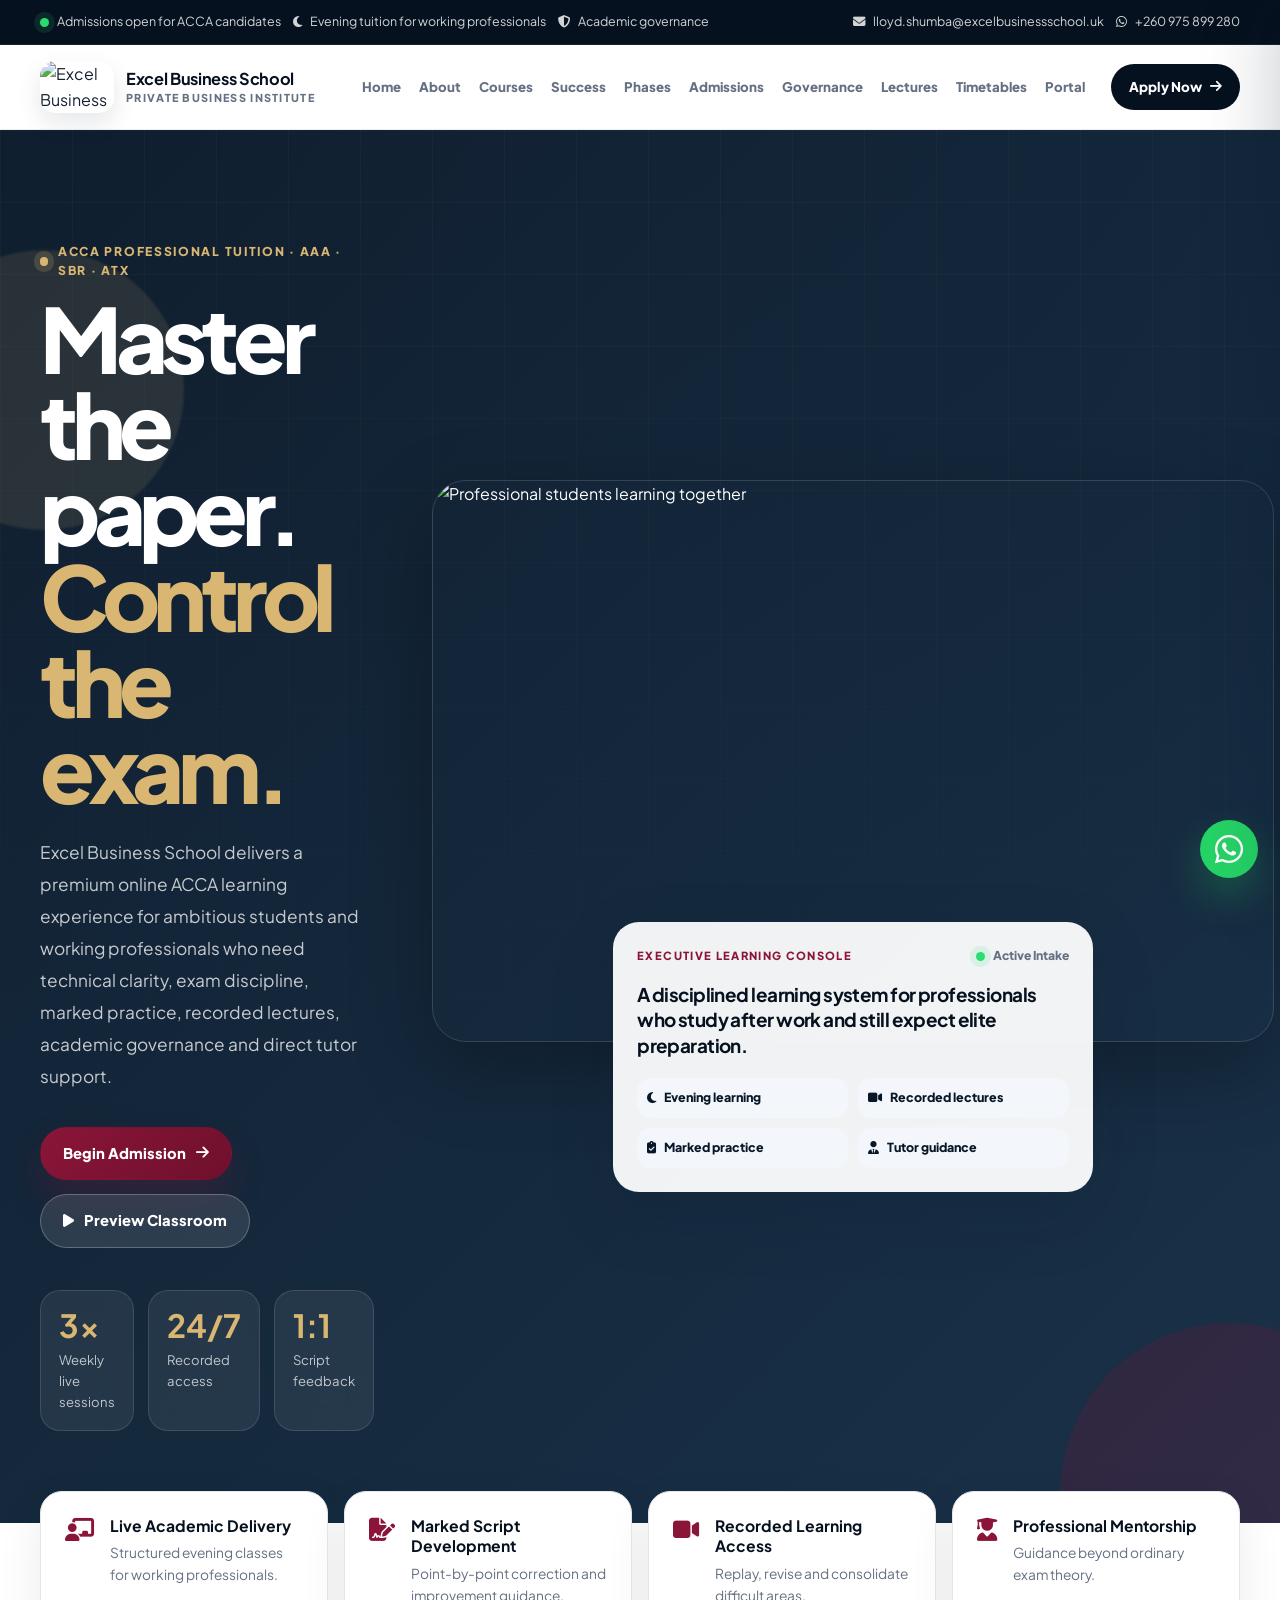
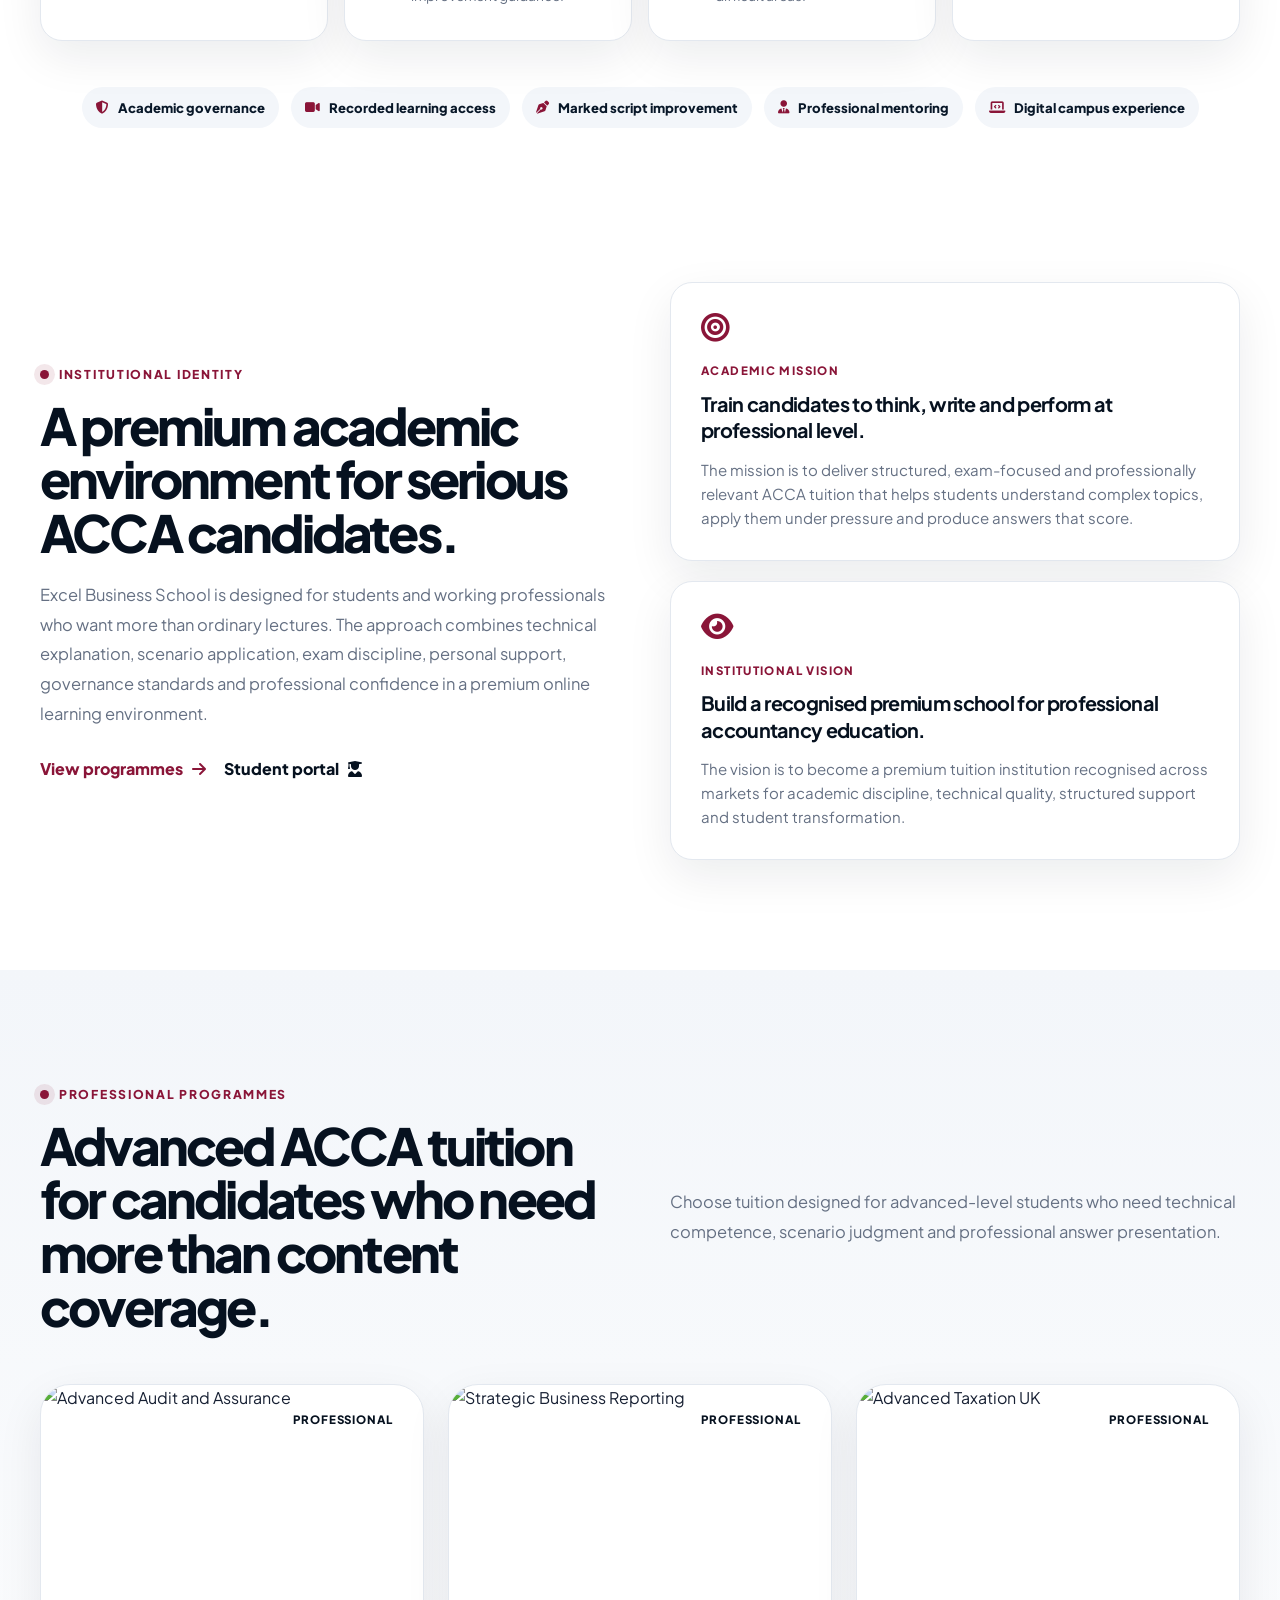
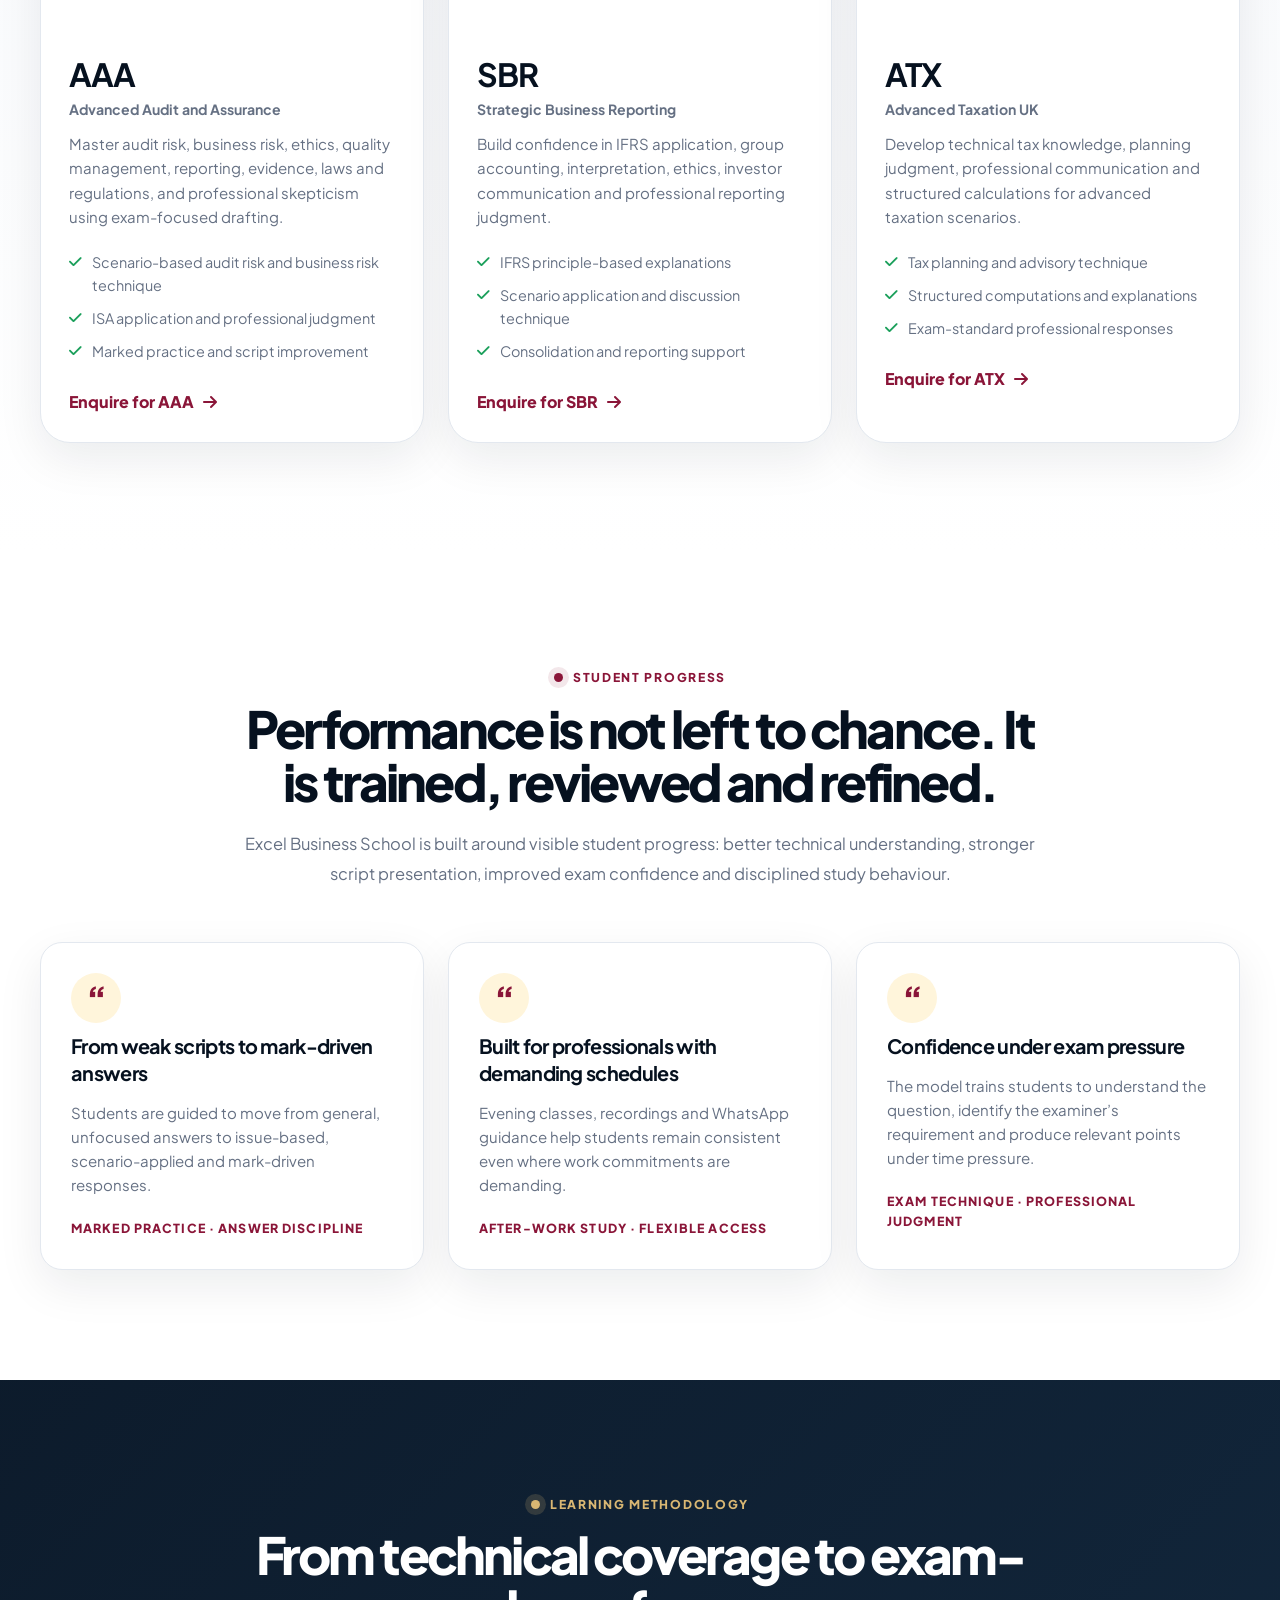
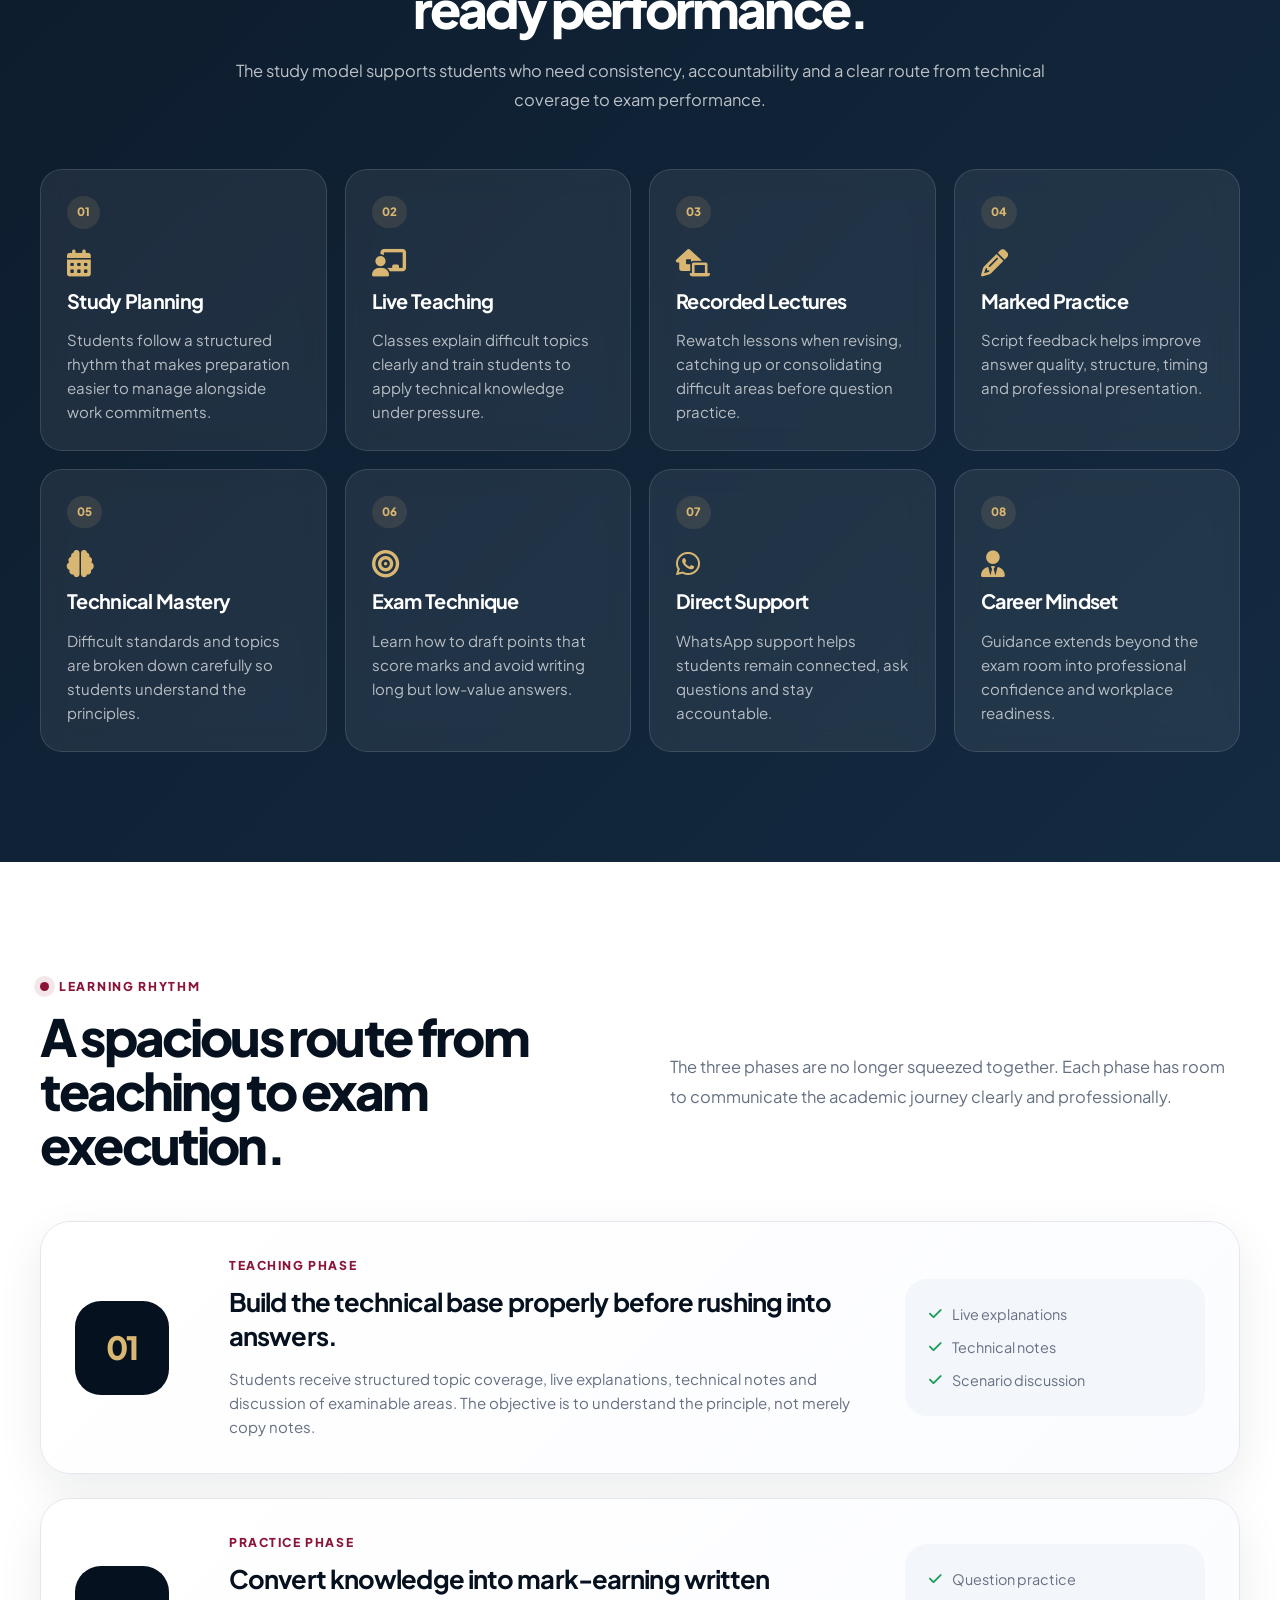
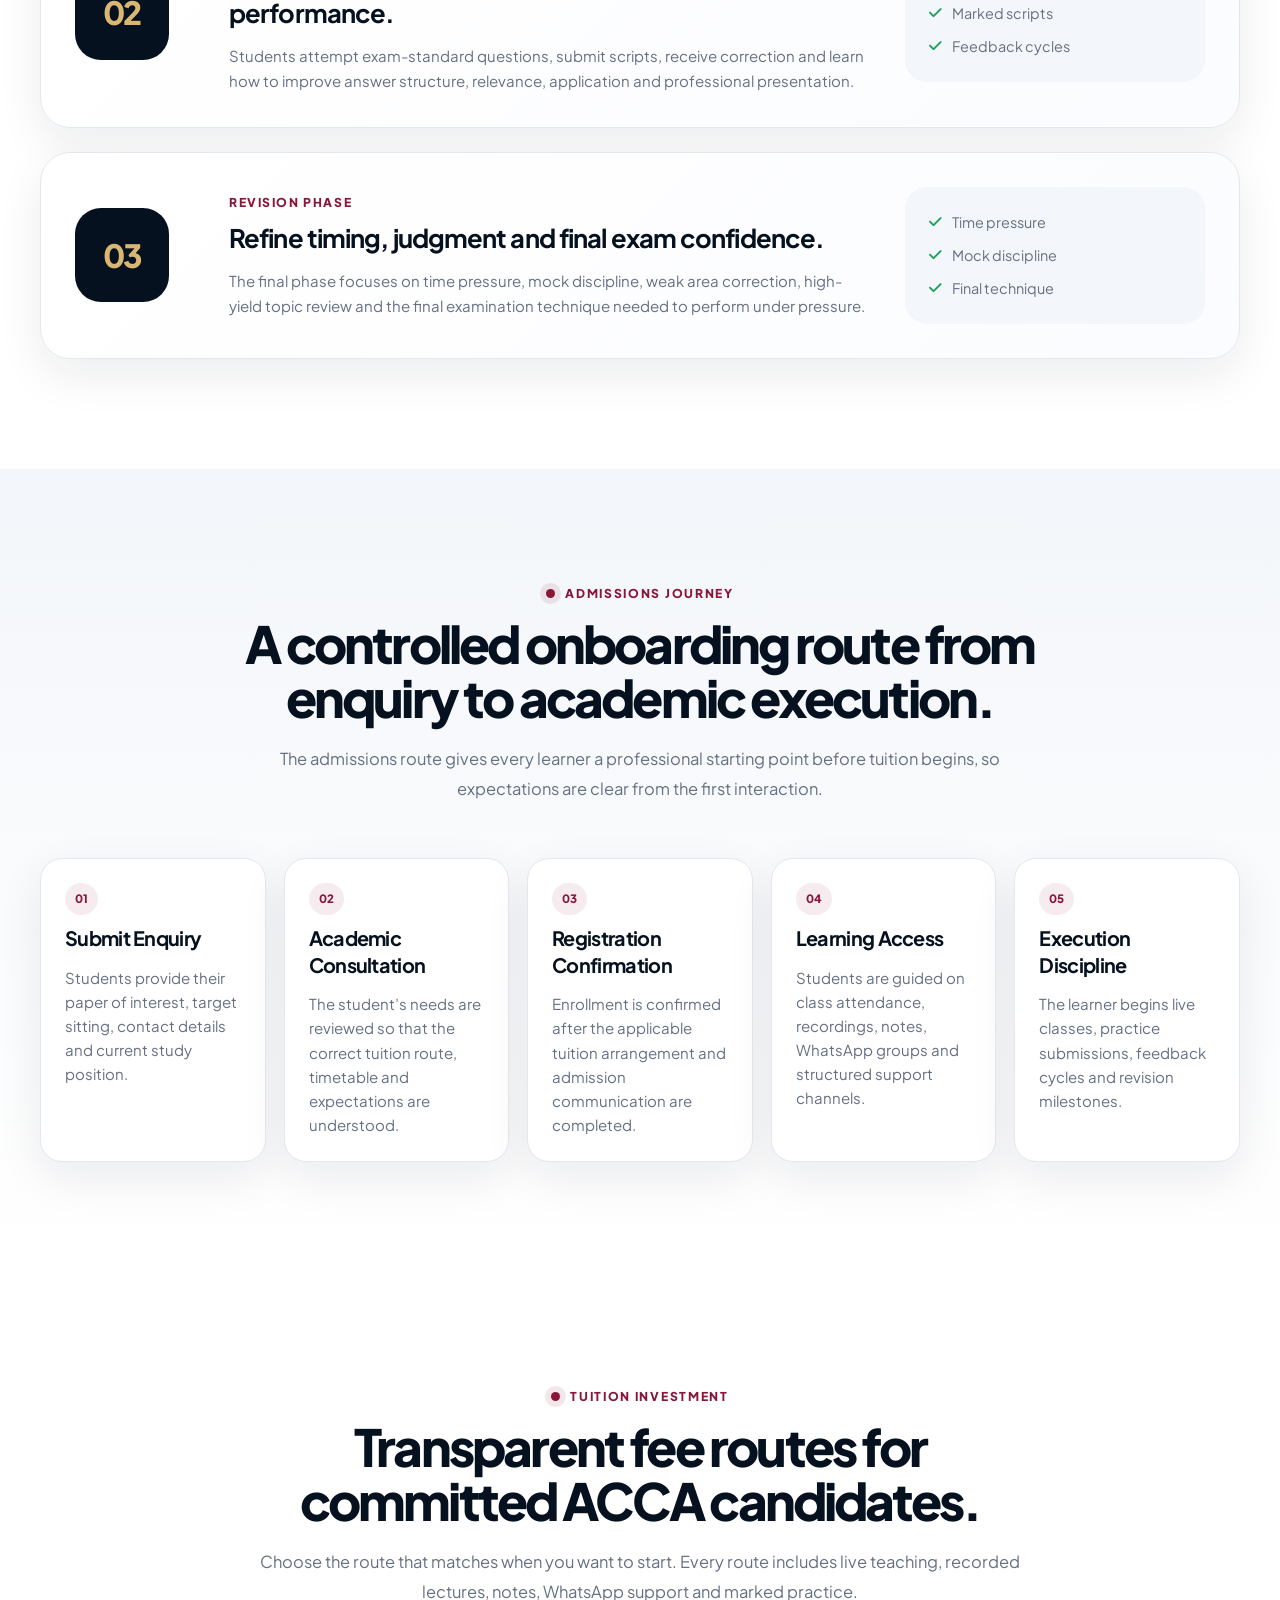
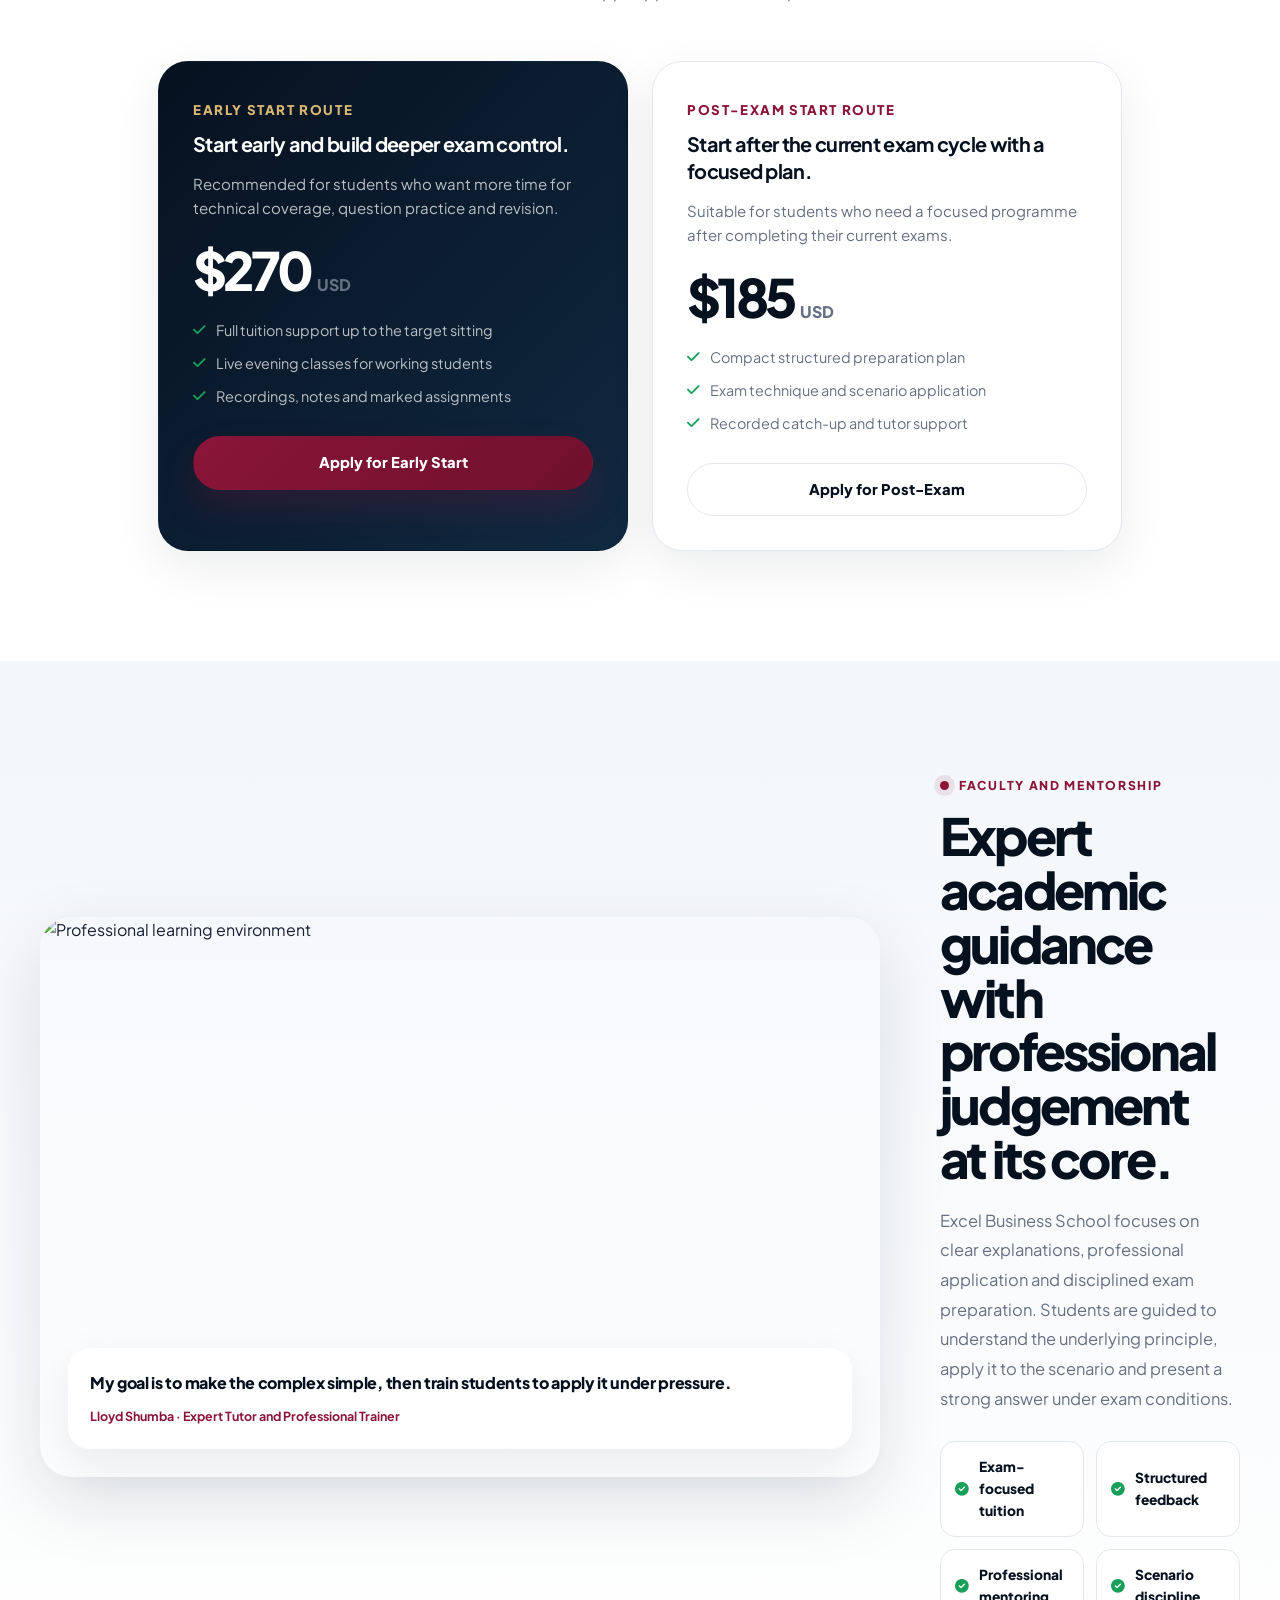
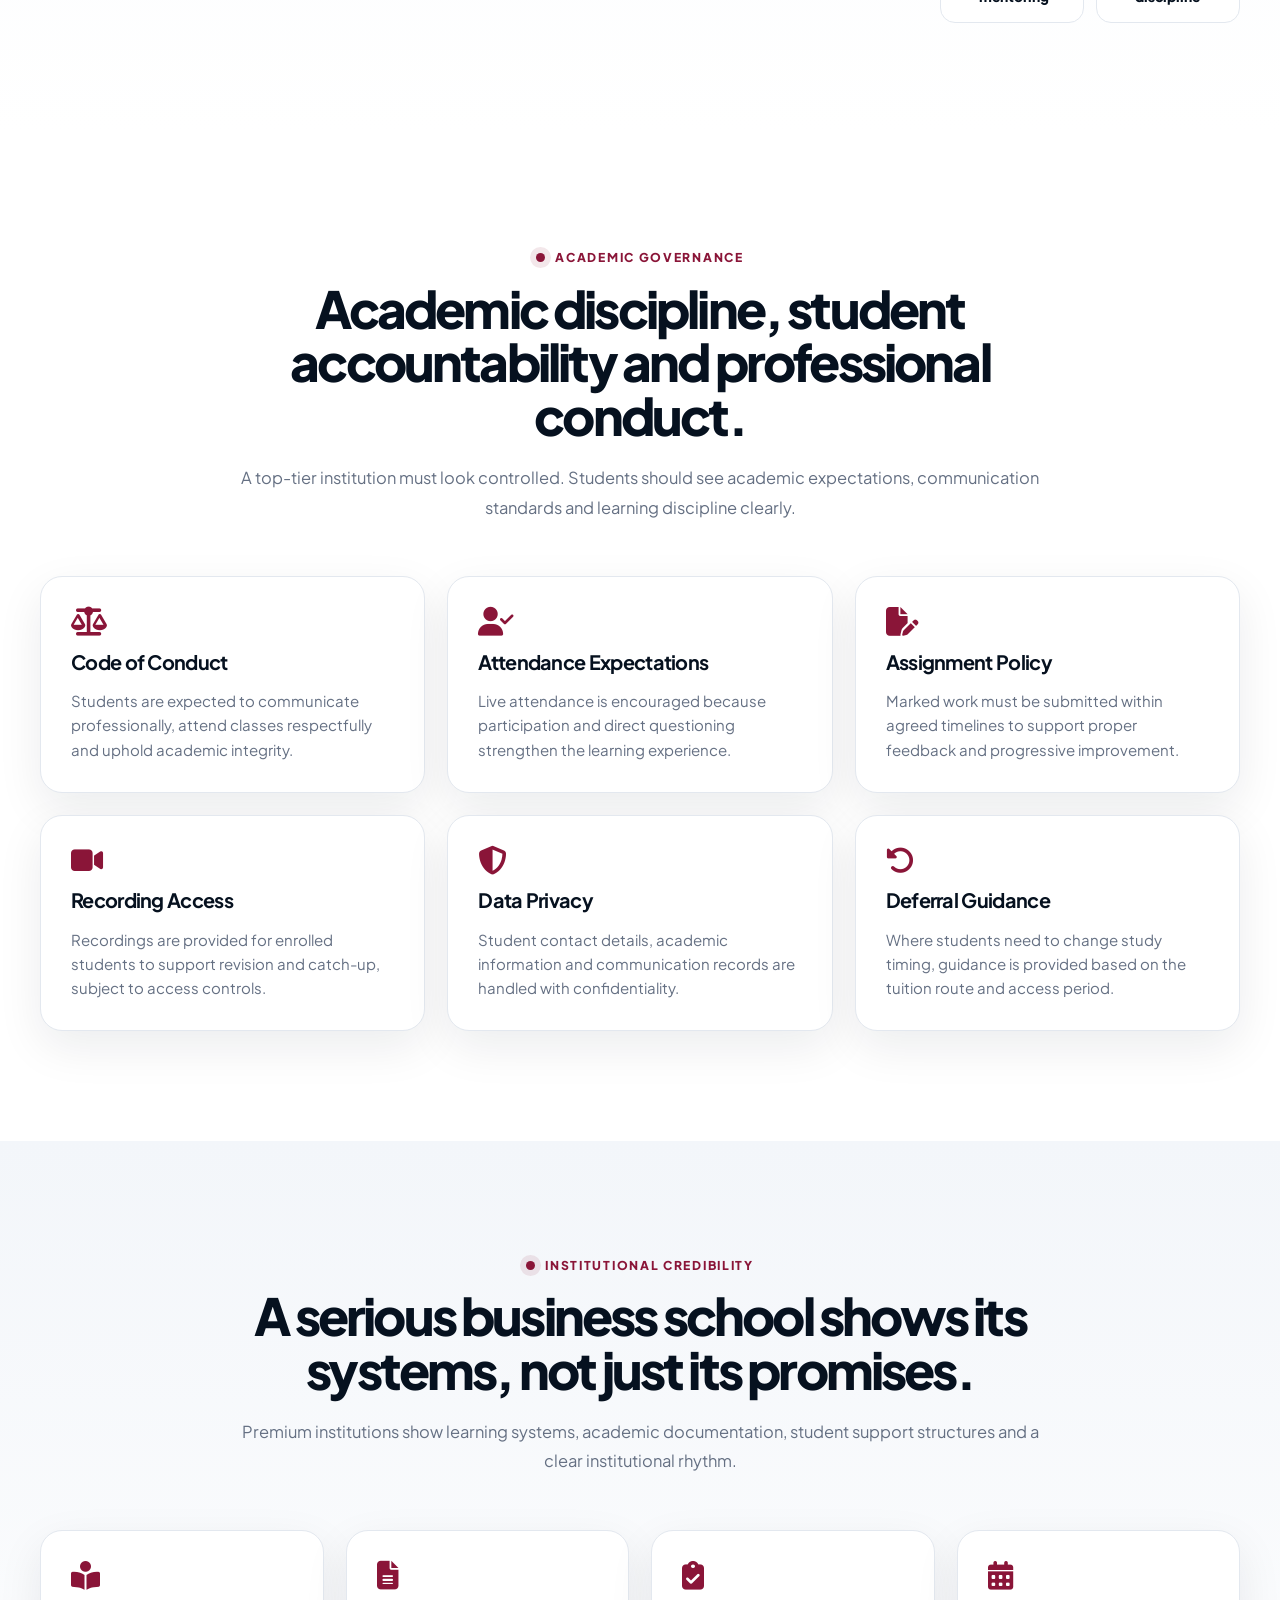
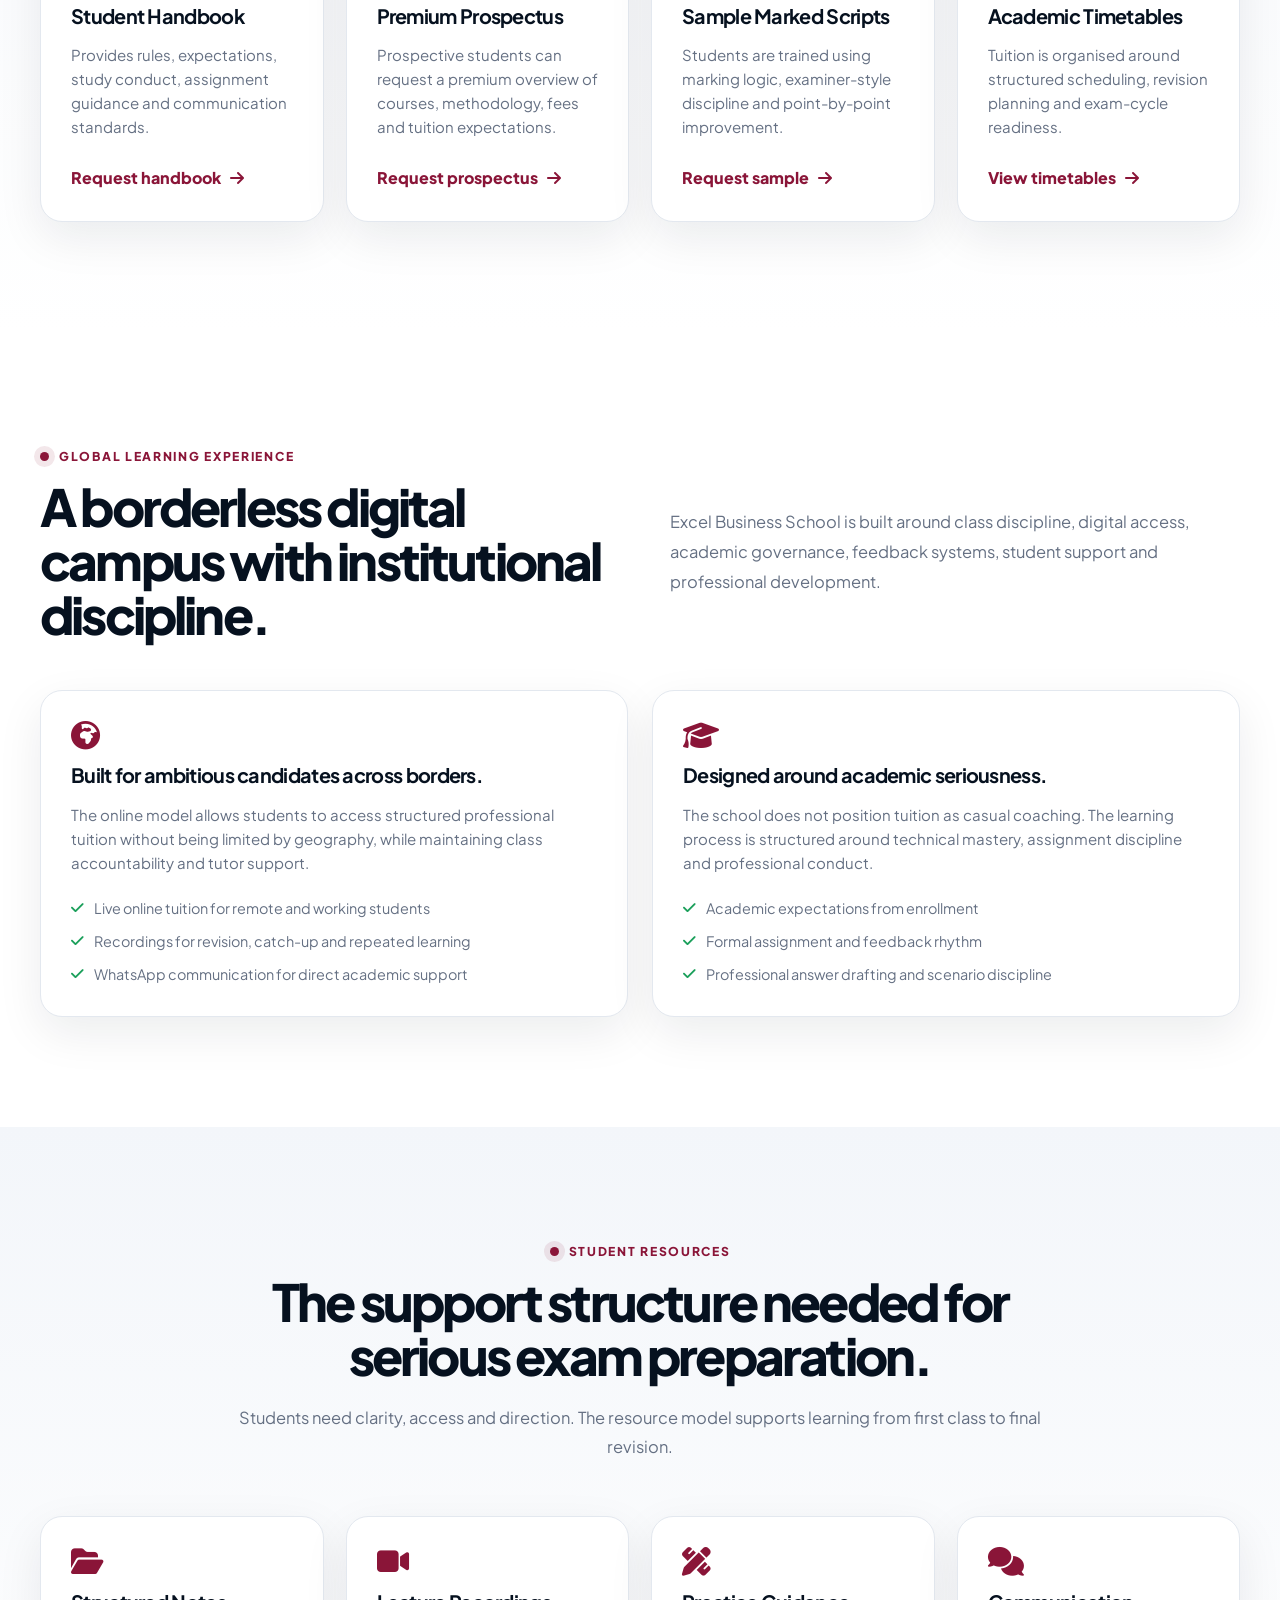
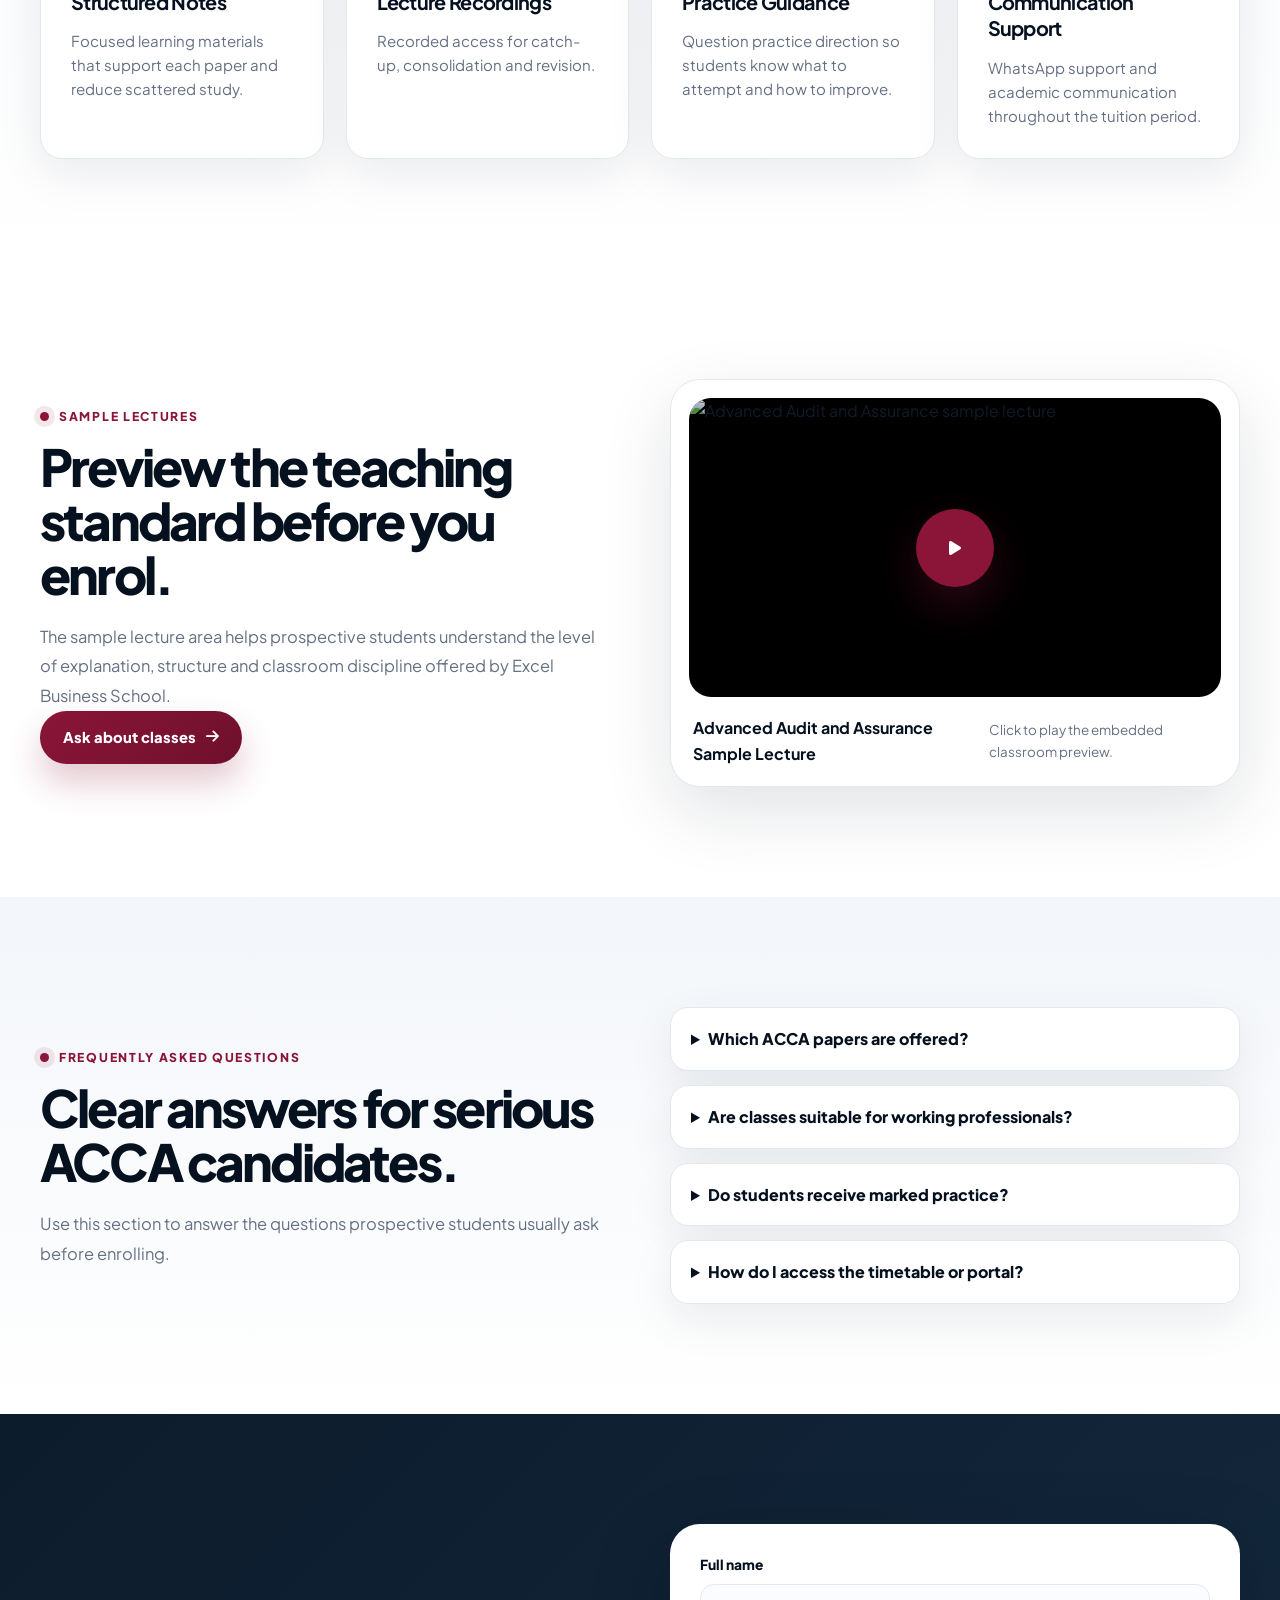
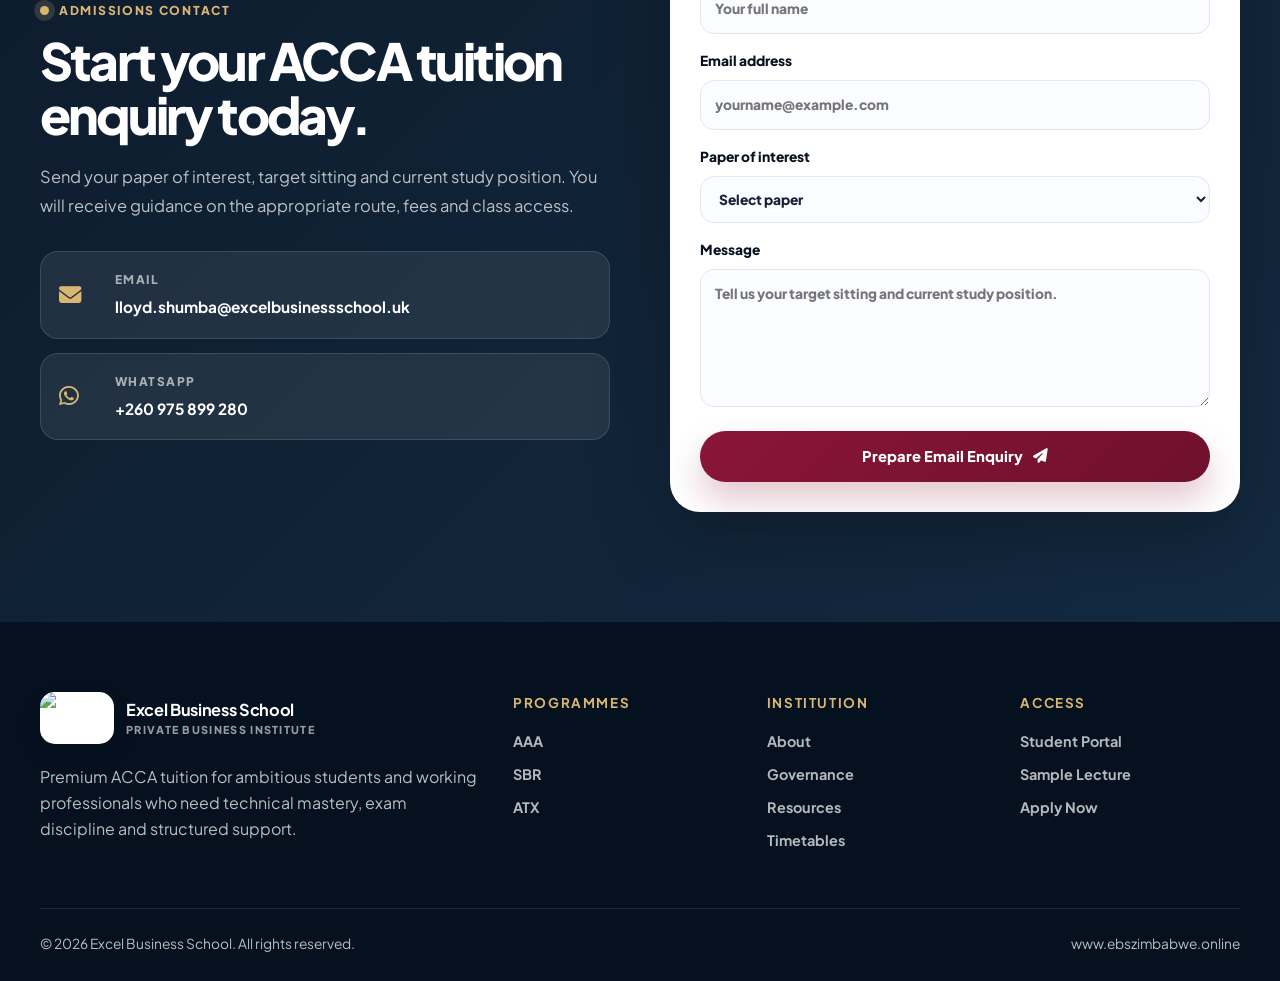
==== commit 34cb1f48: "Add files via upload" ====
--- a/index.html
+++ b/index.html
@@ -11,7 +11,7 @@
     content="Excel Business School provides premium ACCA tuition for ambitious students and working professionals through live online classes, recorded lectures, marked practice, academic governance, exam technique and structured tutor support for AAA, SBR and ATX."
   />
 
-  <meta name="theme-color" content="#120407" />
+  <meta name="theme-color" content="#081728" />
   <meta name="robots" content="index, follow" />
   <meta name="author" content="Excel Business School" />
   <link rel="canonical" href="https://www.ebszimbabwe.online/" />
@@ -43,2014 +43,23 @@
   <link rel="preconnect" href="https://cdnjs.cloudflare.com" />
 
   <link
+    href="https://fonts.googleapis.com/css2?family=Plus+Jakarta+Sans:wght@400;500;600;700;800&display=swap"
+    rel="stylesheet"
+  />
+
+  <link
     rel="preload"
     as="image"
     href="https://images.unsplash.com/photo-1523240795612-9a054b0db644?q=80&w=1400&auto=format&fit=crop"
     fetchpriority="high"
   />
 
-  <link href="https://fonts.googleapis.com/css2?family=Cormorant+Garamond:ital,wght@0,500;0,600;0,700;1,500;1,600&family=Plus+Jakarta+Sans:ital,wght@0,400;0,500;0,600;0,700;0,800;1,400&display=swap" rel="stylesheet" />
-
   <link
     rel="stylesheet"
     href="https://cdnjs.cloudflare.com/ajax/libs/font-awesome/6.5.0/css/all.min.css"
   />
 
-
-  <style>
-    :root {
-      --navy-950: #050914;
-      --navy-900: #071426;
-      --navy-850: #0b1a30;
-      --navy-800: #10213d;
-      --navy-700: #172e52;
-      --burgundy-800: #5f0f1a;
-      --burgundy-700: #7a1327;
-      --burgundy-600: #8a1538;
-      --gold-600: #d7b56d;
-      --gold-400: #f0d996;
-      --cream: #fff8ea;
-      --paper: #ffffff;
-      --mist: #f5f7fb;
-      --line: rgba(11, 26, 48, 0.12);
-      --line-soft: rgba(255, 255, 255, 0.12);
-      --text: #1f2937;
-      --muted: #64748b;
-      --shadow: 0 24px 70px rgba(5, 9, 20, 0.14);
-      --shadow-soft: 0 14px 40px rgba(5, 9, 20, 0.09);
-      --radius: 24px;
-      --radius-sm: 16px;
-      --max: 1200px;
-      --font-sans: "Plus Jakarta Sans", system-ui, -apple-system, BlinkMacSystemFont, "Segoe UI", sans-serif;
-      --font-serif: "Cormorant Garamond", Georgia, serif;
-    }
-
-    * {
-      box-sizing: border-box;
-    }
-
-    html {
-      scroll-behavior: smooth;
-      scroll-padding-top: 95px;
-    }
-
-    body {
-      margin: 0;
-      font-family: var(--font-sans);
-      color: var(--text);
-      background:
-        radial-gradient(circle at top left, rgba(215, 181, 109, 0.12), transparent 34rem),
-        linear-gradient(180deg, #ffffff 0%, #f7f9fd 48%, #ffffff 100%);
-      line-height: 1.65;
-      overflow-x: hidden;
-    }
-
-    body::before {
-      content: "";
-      position: fixed;
-      inset: 0;
-      pointer-events: none;
-      z-index: -1;
-      background-image:
-        linear-gradient(rgba(11, 26, 48, 0.035) 1px, transparent 1px),
-        linear-gradient(90deg, rgba(11, 26, 48, 0.035) 1px, transparent 1px);
-      background-size: 48px 48px;
-      mask-image: linear-gradient(to bottom, rgba(0,0,0,0.4), transparent 72%);
-    }
-
-    img {
-      max-width: 100%;
-      display: block;
-    }
-
-    a {
-      color: inherit;
-      text-decoration: none;
-    }
-
-    button,
-    input,
-    select,
-    textarea {
-      font: inherit;
-    }
-
-    .container {
-      width: min(var(--max), calc(100% - 40px));
-      margin-inline: auto;
-    }
-
-    .section {
-      padding: 96px 0;
-      position: relative;
-    }
-
-    .section-divider {
-      background:
-        radial-gradient(circle at top right, rgba(138, 21, 56, 0.08), transparent 32rem),
-        linear-gradient(180deg, #f8fafc 0%, #ffffff 100%);
-      border-block: 1px solid rgba(11, 26, 48, 0.08);
-    }
-
-    .eyebrow {
-      color: var(--burgundy-600);
-      text-transform: uppercase;
-      letter-spacing: 0.16em;
-      font-weight: 800;
-      font-size: 0.78rem;
-      margin-bottom: 0.9rem;
-    }
-
-    .section-title {
-      margin: 0;
-      font-family: var(--font-serif);
-      color: var(--navy-850);
-      font-size: clamp(2.1rem, 4vw, 4.1rem);
-      line-height: 0.98;
-      letter-spacing: -0.035em;
-    }
-
-    .section-lead {
-      color: var(--muted);
-      font-size: 1.03rem;
-      max-width: 760px;
-      margin: 1.2rem 0 0;
-    }
-
-    .center-head {
-      text-align: center;
-      max-width: 860px;
-      margin: 0 auto 3rem;
-    }
-
-    .center-head .section-lead {
-      margin-inline: auto;
-    }
-
-    .btn,
-    .nav-apply,
-    .submit-btn {
-      display: inline-flex;
-      align-items: center;
-      justify-content: center;
-      gap: 0.65rem;
-      border: 0;
-      cursor: pointer;
-      min-height: 48px;
-      padding: 0.85rem 1.25rem;
-      border-radius: 999px;
-      font-weight: 800;
-      font-size: 0.92rem;
-      line-height: 1;
-      transition: transform 0.22s ease, box-shadow 0.22s ease, background 0.22s ease, border-color 0.22s ease;
-      position: relative;
-      overflow: hidden;
-      white-space: nowrap;
-    }
-
-    .btn:hover,
-    .nav-apply:hover,
-    .submit-btn:hover {
-      transform: translateY(-2px);
-    }
-
-    .btn-primary,
-    .nav-apply,
-    .submit-btn {
-      background: linear-gradient(135deg, var(--burgundy-600), var(--burgundy-800));
-      color: #fff;
-      box-shadow: 0 16px 34px rgba(138, 21, 56, 0.28);
-    }
-
-    .btn-primary:hover,
-    .nav-apply:hover,
-    .submit-btn:hover {
-      box-shadow: 0 22px 48px rgba(138, 21, 56, 0.36);
-    }
-
-    .btn-outline {
-      color: #fff;
-      border: 1px solid rgba(255, 255, 255, 0.28);
-      background: rgba(255, 255, 255, 0.08);
-      backdrop-filter: blur(12px);
-    }
-
-    .section .btn-outline,
-    .student-resources .btn-outline,
-    .employer-card .btn-outline,
-    .contact-layout .btn-outline {
-      color: var(--navy-850);
-      border-color: rgba(11, 26, 48, 0.15);
-      background: #fff;
-      box-shadow: var(--shadow-soft);
-    }
-
-    .ripple-target {
-      position: relative;
-      overflow: hidden;
-    }
-
-    .ripple {
-      position: absolute;
-      width: 14px;
-      height: 14px;
-      border-radius: 50%;
-      transform: translate(-50%, -50%) scale(1);
-      background: rgba(255, 255, 255, 0.36);
-      animation: ripplePulse 0.7s ease-out forwards;
-      pointer-events: none;
-    }
-
-    @keyframes ripplePulse {
-      to {
-        opacity: 0;
-        transform: translate(-50%, -50%) scale(18);
-      }
-    }
-
-    .reveal {
-      opacity: 0;
-      transform: translateY(28px);
-      transition: opacity 0.78s cubic-bezier(0.16, 1, 0.3, 1), transform 0.78s cubic-bezier(0.16, 1, 0.3, 1);
-    }
-
-    .reveal.in-view {
-      opacity: 1;
-      transform: translateY(0);
-    }
-
-    .whatsapp-float {
-      position: fixed;
-      right: 22px;
-      bottom: 22px;
-      z-index: 80;
-      width: 58px;
-      height: 58px;
-      border-radius: 999px;
-      display: grid;
-      place-items: center;
-      color: #fff;
-      background: #25d366;
-      font-size: 1.85rem;
-      box-shadow: 0 20px 42px rgba(37, 211, 102, 0.34);
-      transition: transform 0.25s ease, box-shadow 0.25s ease;
-    }
-
-    .whatsapp-float:hover {
-      transform: translateY(-4px) scale(1.03);
-      box-shadow: 0 26px 54px rgba(37, 211, 102, 0.42);
-    }
-
-    .tech-topbar {
-      background: linear-gradient(90deg, var(--navy-950), var(--navy-850));
-      color: rgba(255, 255, 255, 0.78);
-      border-bottom: 1px solid var(--line-soft);
-      font-size: 0.82rem;
-    }
-
-    .topbar-inner {
-      min-height: 42px;
-      display: flex;
-      align-items: center;
-      justify-content: space-between;
-      gap: 1rem;
-    }
-
-    .chip-row {
-      display: flex;
-      align-items: center;
-      gap: 0.7rem;
-      flex-wrap: wrap;
-    }
-
-    .action-chip,
-    .prestige-pill,
-    .credential-chip {
-      display: inline-flex;
-      align-items: center;
-      gap: 0.5rem;
-      border: 1px solid rgba(255, 255, 255, 0.12);
-      border-radius: 999px;
-      padding: 0.4rem 0.7rem;
-      background: rgba(255, 255, 255, 0.05);
-      white-space: nowrap;
-    }
-
-    .action-chip:hover {
-      color: #fff;
-      border-color: rgba(240, 217, 150, 0.35);
-    }
-
-    .live-dot {
-      display: inline-block;
-      width: 8px;
-      height: 8px;
-      border-radius: 999px;
-      background: #22c55e;
-      box-shadow: 0 0 0 6px rgba(34, 197, 94, 0.12);
-      animation: livePulse 1.8s infinite;
-    }
-
-    @keyframes livePulse {
-      0%, 100% { opacity: 1; }
-      50% { opacity: 0.45; }
-    }
-
-    .navbar {
-      position: sticky;
-      top: 0;
-      z-index: 70;
-      background: rgba(255, 255, 255, 0.88);
-      backdrop-filter: blur(18px);
-      border-bottom: 1px solid rgba(11, 26, 48, 0.08);
-      box-shadow: 0 12px 34px rgba(5, 9, 20, 0.06);
-    }
-
-    .nav-inner {
-      min-height: 84px;
-      display: flex;
-      align-items: center;
-      gap: 1.2rem;
-    }
-
-    .brand {
-      display: inline-flex;
-      align-items: center;
-      gap: 0.9rem;
-      min-width: 270px;
-    }
-
-    .brand-logo {
-      width: 76px;
-      height: 56px;
-      border-radius: 16px;
-      overflow: hidden;
-      display: grid;
-      place-items: center;
-      background: #fff;
-      border: 1px solid rgba(11, 26, 48, 0.1);
-      box-shadow: 0 12px 28px rgba(5, 9, 20, 0.08);
-      padding: 0.35rem;
-    }
-
-    .brand-logo img {
-      width: 100%;
-      height: 100%;
-      object-fit: contain;
-    }
-
-    .brand-text {
-      display: flex;
-      flex-direction: column;
-      line-height: 1.1;
-    }
-
-    .brand-text strong {
-      font-family: var(--font-serif);
-      color: var(--navy-850);
-      font-size: 1.35rem;
-      letter-spacing: -0.03em;
-    }
-
-    .brand-text span {
-      margin-top: 0.22rem;
-      text-transform: uppercase;
-      color: var(--muted);
-      font-size: 0.7rem;
-      letter-spacing: 0.13em;
-      font-weight: 800;
-    }
-
-    .nav-links {
-      flex: 1;
-      display: flex;
-      align-items: center;
-      justify-content: center;
-      gap: clamp(0.55rem, 1vw, 1rem);
-    }
-
-    .nav-link {
-      color: #475569;
-      font-weight: 760;
-      font-size: 0.83rem;
-      padding: 0.55rem 0.4rem;
-      border-radius: 999px;
-      transition: color 0.2s ease, background 0.2s ease;
-    }
-
-    .nav-link:hover {
-      color: var(--burgundy-600);
-      background: rgba(138, 21, 56, 0.06);
-    }
-
-    .nav-actions {
-      display: flex;
-      align-items: center;
-    }
-
-    .menu-btn,
-    .close-btn {
-      display: none;
-      width: 46px;
-      height: 46px;
-      border-radius: 999px;
-      border: 1px solid rgba(11, 26, 48, 0.1);
-      background: #fff;
-      color: var(--navy-850);
-      cursor: pointer;
-      font-size: 1.15rem;
-    }
-
-    .mobile-backdrop {
-      position: fixed;
-      inset: 0;
-      z-index: 90;
-      background: rgba(5, 9, 20, 0.68);
-      backdrop-filter: blur(12px);
-      opacity: 0;
-      visibility: hidden;
-      transition: opacity 0.25s ease, visibility 0.25s ease;
-    }
-
-    .mobile-backdrop.open {
-      opacity: 1;
-      visibility: visible;
-    }
-
-    .mobile-menu {
-      position: fixed;
-      top: 0;
-      right: 0;
-      z-index: 100;
-      width: min(430px, 88vw);
-      height: 100dvh;
-      overflow-y: auto;
-      background: #fff;
-      box-shadow: -34px 0 70px rgba(5, 9, 20, 0.22);
-      transform: translateX(105%);
-      transition: transform 0.32s cubic-bezier(0.16, 1, 0.3, 1);
-    }
-
-    .mobile-menu.open {
-      transform: translateX(0);
-    }
-
-    .mobile-head {
-      display: flex;
-      justify-content: space-between;
-      align-items: center;
-      padding: 1.3rem;
-      border-bottom: 1px solid rgba(11, 26, 48, 0.09);
-      background: linear-gradient(135deg, rgba(11, 26, 48, 0.04), rgba(138, 21, 56, 0.04));
-    }
-
-    .mobile-kicker {
-      color: var(--burgundy-600);
-      text-transform: uppercase;
-      letter-spacing: 0.16em;
-      font-size: 0.72rem;
-      font-weight: 900;
-    }
-
-    .mobile-title {
-      font-family: var(--font-serif);
-      color: var(--navy-850);
-      font-weight: 800;
-      font-size: 1.45rem;
-    }
-
-    .mobile-links {
-      padding: 1rem;
-      display: grid;
-      gap: 0.5rem;
-    }
-
-    .mobile-links a,
-    .mobile-link {
-      display: flex;
-      justify-content: space-between;
-      align-items: center;
-      gap: 0.75rem;
-      padding: 0.95rem 1rem;
-      color: var(--navy-850);
-      font-weight: 800;
-      border-radius: 14px;
-      background: #f8fafc;
-      border: 1px solid rgba(11, 26, 48, 0.06);
-    }
-
-    .mobile-links a:hover,
-    .mobile-link:hover {
-      background: rgba(138, 21, 56, 0.08);
-      color: var(--burgundy-600);
-    }
-
-    .mobile-cta {
-      justify-content: center;
-      background: linear-gradient(135deg, var(--burgundy-600), var(--burgundy-800)) !important;
-      color: #fff !important;
-      margin-top: 0.7rem;
-    }
-
-    .hero {
-      position: relative;
-      min-height: 760px;
-      display: flex;
-      align-items: center;
-      color: #fff;
-      overflow: hidden;
-      background:
-        linear-gradient(135deg, rgba(5, 9, 20, 0.92), rgba(11, 26, 48, 0.9) 52%, rgba(95, 15, 26, 0.82)),
-        url("https://images.unsplash.com/photo-1523240795612-9a054b0db644?q=80&w=1400&auto=format&fit=crop") center/cover no-repeat;
-    }
-
-    .hero::before {
-      content: "";
-      position: absolute;
-      inset: 0;
-      background:
-        radial-gradient(circle at 16% 16%, rgba(215, 181, 109, 0.18), transparent 28rem),
-        radial-gradient(circle at 86% 20%, rgba(138, 21, 56, 0.32), transparent 24rem),
-        linear-gradient(rgba(255,255,255,0.035) 1px, transparent 1px),
-        linear-gradient(90deg, rgba(255,255,255,0.035) 1px, transparent 1px);
-      background-size: auto, auto, 54px 54px, 54px 54px;
-      pointer-events: none;
-    }
-
-    .hero-inner {
-      position: relative;
-      z-index: 1;
-      display: grid;
-      grid-template-columns: minmax(0, 1.03fr) minmax(360px, 0.97fr);
-      gap: 3rem;
-      align-items: center;
-      padding: 92px 0;
-    }
-
-    .hero-badge {
-      display: inline-flex;
-      align-items: center;
-      gap: 0.65rem;
-      border: 1px solid rgba(240, 217, 150, 0.35);
-      background: rgba(255, 255, 255, 0.08);
-      border-radius: 999px;
-      padding: 0.45rem 0.75rem;
-      color: var(--gold-400);
-      font-size: 0.78rem;
-      font-weight: 900;
-      letter-spacing: 0.07em;
-      text-transform: uppercase;
-      margin-bottom: 1.35rem;
-      backdrop-filter: blur(14px);
-    }
-
-    .hero-badge > span {
-      width: 9px;
-      height: 9px;
-      border-radius: 999px;
-      background: var(--gold-600);
-      box-shadow: 0 0 0 6px rgba(215, 181, 109, 0.14);
-    }
-
-    .hero h1 {
-      margin: 0;
-      font-family: var(--font-serif);
-      font-size: clamp(3.1rem, 7vw, 6.8rem);
-      line-height: 0.84;
-      letter-spacing: -0.055em;
-    }
-
-    .hero h1 span {
-      display: block;
-      color: var(--gold-400);
-      font-style: italic;
-    }
-
-    .hero-lead {
-      max-width: 680px;
-      margin: 1.6rem 0 0;
-      color: rgba(255, 255, 255, 0.78);
-      font-size: 1.08rem;
-      line-height: 1.82;
-    }
-
-    .hero-actions {
-      display: flex;
-      flex-wrap: wrap;
-      gap: 0.9rem;
-      margin-top: 2rem;
-    }
-
-    .hero-metrics {
-      display: grid;
-      grid-template-columns: repeat(3, minmax(0, 1fr));
-      gap: 0.9rem;
-      margin-top: 2rem;
-    }
-
-    .metric-tile {
-      padding: 1rem;
-      border: 1px solid rgba(255, 255, 255, 0.12);
-      border-radius: 18px;
-      background: rgba(255, 255, 255, 0.075);
-      backdrop-filter: blur(14px);
-    }
-
-    .metric-tile strong {
-      display: block;
-      color: var(--gold-400);
-      font-family: var(--font-serif);
-      font-size: 2rem;
-      line-height: 1;
-    }
-
-    .metric-tile span {
-      display: block;
-      margin-top: 0.3rem;
-      color: rgba(255, 255, 255, 0.76);
-      font-size: 0.82rem;
-      line-height: 1.45;
-    }
-
-    .hero-dashboard {
-      min-width: 0;
-    }
-
-    .dashboard-shell {
-      position: relative;
-      padding: 0.75rem;
-      border: 1px solid rgba(255, 255, 255, 0.16);
-      background: rgba(255, 255, 255, 0.08);
-      border-radius: calc(var(--radius) + 10px);
-      backdrop-filter: blur(18px);
-      box-shadow: 0 40px 90px rgba(0, 0, 0, 0.35);
-    }
-
-    .hero-image {
-      position: relative;
-      overflow: hidden;
-      border-radius: var(--radius);
-      min-height: 560px;
-    }
-
-    .hero-image > img {
-      width: 100%;
-      height: 560px;
-      object-fit: cover;
-      filter: saturate(1.05) contrast(1.02);
-    }
-
-    .hero-image::after {
-      content: "";
-      position: absolute;
-      inset: 0;
-      background: linear-gradient(180deg, transparent 34%, rgba(5, 9, 20, 0.88) 100%);
-    }
-
-    .hero-console {
-      position: absolute;
-      z-index: 1;
-      left: 1.2rem;
-      right: 1.2rem;
-      bottom: 1.2rem;
-      padding: 1.25rem;
-      border: 1px solid rgba(255, 255, 255, 0.16);
-      border-radius: 22px;
-      background: rgba(5, 9, 20, 0.78);
-      backdrop-filter: blur(18px);
-    }
-
-    .console-header {
-      display: flex;
-      justify-content: space-between;
-      align-items: center;
-      gap: 1rem;
-      border-bottom: 1px solid rgba(255,255,255,0.1);
-      padding-bottom: 0.85rem;
-      margin-bottom: 0.95rem;
-    }
-
-    .console-header small {
-      color: var(--gold-400);
-      text-transform: uppercase;
-      letter-spacing: 0.13em;
-      font-weight: 900;
-    }
-
-    .console-status {
-      display: inline-flex;
-      align-items: center;
-      gap: 0.45rem;
-      font-size: 0.78rem;
-      color: #fff;
-    }
-
-    .hero-console h3 {
-      margin: 0;
-      color: #fff;
-      font-family: var(--font-serif);
-      font-size: 1.6rem;
-      line-height: 1.1;
-    }
-
-    .console-grid {
-      display: grid;
-      grid-template-columns: repeat(2, minmax(0, 1fr));
-      gap: 0.75rem;
-      margin-top: 1rem;
-    }
-
-    .console-grid span {
-      display: inline-flex;
-      align-items: center;
-      gap: 0.55rem;
-      color: rgba(255,255,255,0.78);
-      font-size: 0.82rem;
-      background: rgba(255,255,255,0.06);
-      border-radius: 999px;
-      padding: 0.55rem 0.65rem;
-    }
-
-    .signal-strip {
-      position: relative;
-      z-index: 5;
-      margin-top: -52px;
-      padding-bottom: 52px;
-    }
-
-    .signal-grid {
-      display: grid;
-      grid-template-columns: repeat(4, minmax(0, 1fr));
-      gap: 1rem;
-    }
-
-    .signal-card,
-    .value-card,
-    .command-panel,
-    .testimonial-card,
-    .outcome-card,
-    .blueprint-module,
-    .admission-card,
-    .pricing-card,
-    .governance-card,
-    .asset-card,
-    .calendar-card,
-    .experience-card,
-    .quality-step,
-    .resource-card,
-    .faq-item {
-      background: rgba(255, 255, 255, 0.92);
-      border: 1px solid rgba(11, 26, 48, 0.09);
-      border-radius: var(--radius-sm);
-      box-shadow: var(--shadow-soft);
-      transition: transform 0.25s ease, box-shadow 0.25s ease, border-color 0.25s ease;
-    }
-
-    .signal-card:hover,
-    .value-card:hover,
-    .command-panel:hover,
-    .testimonial-card:hover,
-    .outcome-card:hover,
-    .blueprint-module:hover,
-    .admission-card:hover,
-    .pricing-card:hover,
-    .governance-card:hover,
-    .asset-card:hover,
-    .calendar-card:hover,
-    .experience-card:hover,
-    .quality-step:hover,
-    .resource-card:hover,
-    .faq-item:hover,
-    .course-module:hover {
-      transform: translateY(-6px);
-      box-shadow: var(--shadow);
-      border-color: rgba(138, 21, 56, 0.2);
-    }
-
-    .signal-card {
-      display: flex;
-      align-items: flex-start;
-      gap: 1rem;
-      padding: 1.15rem;
-      backdrop-filter: blur(12px);
-    }
-
-    .signal-icon,
-    .value-icon,
-    .panel-icon,
-    .governance-icon,
-    .asset-icon,
-    .experience-icon,
-    .contact-option-icon,
-    .portal-row-icon {
-      flex: 0 0 auto;
-      width: 48px;
-      height: 48px;
-      border-radius: 15px;
-      display: grid;
-      place-items: center;
-      color: #fff;
-      background: linear-gradient(135deg, var(--burgundy-600), var(--navy-850));
-      box-shadow: 0 12px 28px rgba(138, 21, 56, 0.18);
-    }
-
-    .signal-card strong {
-      display: block;
-      color: var(--navy-850);
-      line-height: 1.2;
-      font-weight: 900;
-    }
-
-    .signal-card span {
-      color: var(--muted);
-      font-size: 0.86rem;
-      line-height: 1.45;
-    }
-
-    .prestige-band {
-      padding: 1rem 0;
-      background: linear-gradient(90deg, var(--navy-950), var(--navy-850), var(--burgundy-800));
-      color: #fff;
-      overflow: hidden;
-    }
-
-    .prestige-track {
-      display: flex;
-      flex-wrap: wrap;
-      gap: 0.7rem;
-      justify-content: center;
-    }
-
-    .prestige-pill {
-      color: rgba(255, 255, 255, 0.86);
-      font-size: 0.86rem;
-    }
-
-    .split-layout,
-    .faculty-layout,
-    .contact-layout,
-    .campus-preview {
-      display: grid;
-      grid-template-columns: minmax(0, 0.92fr) minmax(0, 1.08fr);
-      gap: 3rem;
-      align-items: center;
-    }
-
-    .mini-panel-grid {
-      display: grid;
-      grid-template-columns: repeat(2, minmax(0, 1fr));
-      gap: 1rem;
-    }
-
-    .command-panel,
-    .premium-note-card,
-    .quote-panel,
-    .employer-card,
-    .form-panel,
-    .campus-terminal {
-      padding: 1.45rem;
-      border-radius: var(--radius);
-      background:
-        linear-gradient(180deg, rgba(255,255,255,0.96), rgba(255,255,255,0.9)),
-        radial-gradient(circle at top right, rgba(215,181,109,0.13), transparent 22rem);
-      border: 1px solid rgba(11, 26, 48, 0.1);
-      box-shadow: var(--shadow-soft);
-    }
-
-    .panel-code {
-      color: var(--burgundy-600);
-      font-weight: 900;
-      font-size: 0.78rem;
-      text-transform: uppercase;
-      letter-spacing: 0.12em;
-      margin-bottom: 1rem;
-      display: inline-flex;
-      align-items: center;
-      gap: 0.45rem;
-    }
-
-    .command-panel h3,
-    .premium-note-card h3,
-    .employer-card h3,
-    .experience-card h3 {
-      margin: 0.9rem 0 0;
-      color: var(--navy-850);
-      font-family: var(--font-serif);
-      font-size: 1.6rem;
-      line-height: 1.05;
-    }
-
-    .command-panel p,
-    .premium-note-card p,
-    .value-card p,
-    .testimonial-card p,
-    .outcome-card p,
-    .blueprint-module p,
-    .admission-card p,
-    .pricing-card p,
-    .governance-card p,
-    .asset-card p,
-    .calendar-card p,
-    .experience-card p,
-    .quality-step p,
-    .resource-card p,
-    .faq-item p {
-      color: var(--muted);
-      margin: 0.7rem 0 0;
-      font-size: 0.94rem;
-    }
-
-    .values-wrap {
-      margin-top: 5rem;
-    }
-
-    .values-grid,
-    .success-grid,
-    .outcome-grid,
-    .blueprint-grid,
-    .admissions-grid,
-    .governance-grid,
-    .asset-grid,
-    .resource-command,
-    .faq-grid {
-      display: grid;
-      gap: 1rem;
-    }
-
-    .values-grid,
-    .success-grid,
-    .outcome-grid,
-    .courses-grid {
-      grid-template-columns: repeat(3, minmax(0, 1fr));
-    }
-
-    .blueprint-grid,
-    .admissions-grid,
-    .governance-grid,
-    .asset-grid,
-    .resource-command,
-    .faq-grid {
-      grid-template-columns: repeat(3, minmax(0, 1fr));
-    }
-
-    .value-card,
-    .testimonial-card,
-    .outcome-card,
-    .blueprint-module,
-    .admission-card,
-    .governance-card,
-    .asset-card,
-    .resource-card,
-    .faq-item {
-      padding: 1.35rem;
-    }
-
-    .premium-note-card {
-      margin-top: 2rem;
-      padding: 2rem;
-      background:
-        linear-gradient(135deg, var(--navy-950), var(--navy-850) 66%, var(--burgundy-800));
-      color: #fff;
-    }
-
-    .premium-note-card .eyebrow {
-      color: var(--gold-400);
-    }
-
-    .premium-note-card h3 {
-      color: #fff;
-      max-width: 850px;
-      font-size: clamp(1.8rem, 3vw, 3.2rem);
-    }
-
-    .premium-note-card p {
-      color: rgba(255,255,255,0.74);
-      max-width: 900px;
-    }
-
-    .premium-feature-row,
-    .credential-grid {
-      display: flex;
-      flex-wrap: wrap;
-      gap: 0.7rem;
-      margin-top: 1.4rem;
-    }
-
-    .premium-feature-row span,
-    .credential-chip {
-      display: inline-flex;
-      align-items: center;
-      gap: 0.5rem;
-      padding: 0.55rem 0.75rem;
-      border-radius: 999px;
-      background: rgba(255,255,255,0.1);
-      border: 1px solid rgba(255,255,255,0.14);
-      color: rgba(255,255,255,0.86);
-      font-weight: 700;
-      font-size: 0.85rem;
-    }
-
-    .courses-head,
-    .video-head {
-      display: grid;
-      grid-template-columns: 1fr 0.8fr;
-      gap: 2rem;
-      align-items: end;
-      margin-bottom: 2.5rem;
-    }
-
-    .course-module {
-      overflow: hidden;
-      border-radius: var(--radius);
-      background: #fff;
-      border: 1px solid rgba(11, 26, 48, 0.09);
-      box-shadow: var(--shadow-soft);
-      transition: transform 0.25s ease, box-shadow 0.25s ease, border-color 0.25s ease;
-    }
-
-    .course-image {
-      position: relative;
-      min-height: 260px;
-      overflow: hidden;
-      background: var(--navy-850);
-    }
-
-    .course-image img {
-      width: 100%;
-      height: 280px;
-      object-fit: cover;
-      transform: scale(1.02);
-      transition: transform 0.5s ease;
-    }
-
-    .course-module:hover .course-image img {
-      transform: scale(1.08);
-    }
-
-    .course-image::after {
-      content: "";
-      position: absolute;
-      inset: 0;
-      background: linear-gradient(180deg, transparent 30%, rgba(5, 9, 20, 0.88));
-    }
-
-    .course-badge {
-      position: absolute;
-      top: 1rem;
-      right: 1rem;
-      z-index: 1;
-      color: var(--navy-850);
-      background: rgba(255,255,255,0.92);
-      border-radius: 999px;
-      padding: 0.35rem 0.65rem;
-      font-size: 0.72rem;
-      font-weight: 900;
-      text-transform: uppercase;
-      letter-spacing: 0.1em;
-    }
-
-    .course-label {
-      position: absolute;
-      z-index: 1;
-      left: 1.2rem;
-      right: 1.2rem;
-      bottom: 1rem;
-      color: #fff;
-    }
-
-    .course-label h3 {
-      font-family: var(--font-serif);
-      font-size: 3.1rem;
-      line-height: 0.9;
-      margin: 0;
-    }
-
-    .course-label p {
-      margin: 0.25rem 0 0;
-      color: rgba(255,255,255,0.76);
-      font-weight: 750;
-    }
-
-    .course-body {
-      padding: 1.4rem;
-    }
-
-    .course-body p,
-    .course-list {
-      color: var(--muted);
-      font-size: 0.94rem;
-    }
-
-    .course-list,
-    .pricing-list,
-    .experience-list,
-    .footer ul {
-      list-style: none;
-      padding: 0;
-      margin: 1.1rem 0 0;
-    }
-
-    .course-list li,
-    .pricing-list li,
-    .experience-list li {
-      display: flex;
-      gap: 0.65rem;
-      margin: 0.65rem 0;
-      align-items: flex-start;
-      color: #475569;
-    }
-
-    .course-list i,
-    .pricing-list i,
-    .experience-list i {
-      color: var(--burgundy-600);
-      margin-top: 0.25rem;
-    }
-
-    .course-link,
-    .asset-link,
-    .resource-card a {
-      display: inline-flex;
-      align-items: center;
-      gap: 0.5rem;
-      color: var(--burgundy-600);
-      font-weight: 900;
-      margin-top: 1.1rem;
-    }
-
-    .testimonial-card {
-      position: relative;
-      padding-top: 2.4rem;
-    }
-
-    .quote-mark {
-      position: absolute;
-      top: 0.4rem;
-      right: 1rem;
-      font-family: var(--font-serif);
-      font-size: 4.8rem;
-      line-height: 1;
-      color: rgba(138, 21, 56, 0.15);
-    }
-
-    .testimonial-card h4,
-    .outcome-card h4,
-    .value-card h4,
-    .blueprint-module h4,
-    .admission-card h4,
-    .governance-card h4,
-    .asset-card h4,
-    .calendar-card h4,
-    .quality-step h4,
-    .resource-card h4,
-    .faq-item h4 {
-      color: var(--navy-850);
-      margin: 0.85rem 0 0;
-      font-family: var(--font-serif);
-      font-size: 1.35rem;
-      line-height: 1.1;
-    }
-
-    .testimonial-meta {
-      margin-top: 1rem;
-      color: var(--burgundy-600);
-      font-weight: 900;
-      font-size: 0.82rem;
-      text-transform: uppercase;
-      letter-spacing: 0.1em;
-    }
-
-    .module-index {
-      display: flex;
-      align-items: center;
-      justify-content: space-between;
-      color: var(--burgundy-600);
-      font-size: 0.78rem;
-      font-weight: 900;
-      text-transform: uppercase;
-      letter-spacing: 0.1em;
-    }
-
-    .admission-step {
-      display: inline-flex;
-      width: 44px;
-      height: 44px;
-      align-items: center;
-      justify-content: center;
-      border-radius: 14px;
-      color: #fff;
-      background: linear-gradient(135deg, var(--navy-850), var(--burgundy-600));
-      font-weight: 900;
-    }
-
-    .pricing-grid {
-      display: grid;
-      grid-template-columns: repeat(2, minmax(0, 1fr));
-      gap: 1rem;
-      max-width: 920px;
-      margin: 0 auto;
-    }
-
-    .pricing-card {
-      padding: 2rem;
-      position: relative;
-      overflow: hidden;
-    }
-
-    .pricing-card.featured {
-      background:
-        radial-gradient(circle at top right, rgba(215, 181, 109, 0.18), transparent 22rem),
-        linear-gradient(135deg, var(--navy-950), var(--navy-850));
-      color: #fff;
-      border-color: rgba(215, 181, 109, 0.22);
-    }
-
-    .pricing-card small {
-      display: inline-flex;
-      color: var(--burgundy-600);
-      font-weight: 900;
-      text-transform: uppercase;
-      letter-spacing: 0.12em;
-    }
-
-    .pricing-card.featured small,
-    .pricing-card.featured h3,
-    .pricing-card.featured .price {
-      color: var(--gold-400);
-    }
-
-    .pricing-card h3 {
-      color: var(--navy-850);
-      font-family: var(--font-serif);
-      font-size: 2rem;
-      line-height: 1;
-      margin: 1rem 0 0;
-    }
-
-    .pricing-card.featured p,
-    .pricing-card.featured li {
-      color: rgba(255,255,255,0.76);
-    }
-
-    .price {
-      margin-top: 1.4rem;
-      color: var(--navy-850);
-      font-family: var(--font-serif);
-      font-size: 4rem;
-      line-height: 1;
-      font-weight: 800;
-    }
-
-    .price span {
-      font-family: var(--font-sans);
-      font-size: 0.8rem;
-      text-transform: uppercase;
-      letter-spacing: 0.12em;
-    }
-
-    .faculty-media {
-      position: relative;
-      border-radius: var(--radius);
-      overflow: hidden;
-      box-shadow: var(--shadow);
-    }
-
-    .faculty-media img {
-      width: 100%;
-      height: 620px;
-      object-fit: cover;
-    }
-
-    .floating-quote {
-      position: absolute;
-      left: 1.2rem;
-      right: 1.2rem;
-      bottom: 1.2rem;
-      color: #fff;
-      padding: 1.2rem;
-      border-radius: 20px;
-      background: rgba(5, 9, 20, 0.76);
-      border: 1px solid rgba(255,255,255,0.13);
-      backdrop-filter: blur(18px);
-    }
-
-    .floating-quote p {
-      margin: 0;
-      font-family: var(--font-serif);
-      font-size: 1.45rem;
-      line-height: 1.05;
-    }
-
-    .floating-quote strong {
-      display: block;
-      margin-top: 0.8rem;
-      color: var(--gold-400);
-      font-size: 0.82rem;
-    }
-
-    .quote-panel {
-      margin-top: 1.4rem;
-    }
-
-    .quote-panel p {
-      margin: 0;
-      color: var(--muted);
-    }
-
-    .credential-chip {
-      color: var(--navy-850);
-      background: #f8fafc;
-      border-color: rgba(11, 26, 48, 0.08);
-      font-size: 0.82rem;
-    }
-
-    .experience-grid {
-      display: grid;
-      grid-template-columns: repeat(2, minmax(0, 1fr));
-      gap: 1rem;
-      margin-bottom: 2rem;
-    }
-
-    .experience-card {
-      padding: 1.5rem;
-    }
-
-    .campus-preview {
-      margin-top: 2.5rem;
-      padding: 2rem;
-      border-radius: var(--radius);
-      background:
-        radial-gradient(circle at top left, rgba(215,181,109,0.13), transparent 28rem),
-        linear-gradient(135deg, var(--navy-950), var(--navy-850));
-      color: #fff;
-      overflow: hidden;
-    }
-
-    .campus-preview .section-title {
-      color: #fff;
-    }
-
-    .campus-preview .section-lead {
-      color: rgba(255,255,255,0.72);
-    }
-
-    .campus-terminal {
-      background: rgba(255,255,255,0.08);
-      border-color: rgba(255,255,255,0.13);
-      box-shadow: none;
-      color: #fff;
-    }
-
-    .terminal-top {
-      display: flex;
-      align-items: center;
-      gap: 1rem;
-      padding-bottom: 1rem;
-      margin-bottom: 1rem;
-      border-bottom: 1px solid rgba(255,255,255,0.13);
-    }
-
-    .terminal-dots {
-      display: flex;
-      gap: 0.35rem;
-    }
-
-    .terminal-dots span {
-      width: 10px;
-      height: 10px;
-      border-radius: 999px;
-      background: rgba(255,255,255,0.36);
-    }
-
-    .terminal-title {
-      color: var(--gold-400);
-      font-weight: 900;
-      font-size: 0.85rem;
-      text-transform: uppercase;
-      letter-spacing: 0.13em;
-    }
-
-    .portal-dashboard {
-      display: grid;
-      gap: 0.8rem;
-    }
-
-    .portal-row {
-      display: grid;
-      grid-template-columns: auto 1fr auto;
-      gap: 0.8rem;
-      align-items: center;
-      padding: 0.9rem;
-      border-radius: 18px;
-      background: rgba(255,255,255,0.08);
-      border: 1px solid rgba(255,255,255,0.1);
-    }
-
-    .portal-row strong {
-      display: block;
-      line-height: 1.2;
-    }
-
-    .portal-row span {
-      color: rgba(255,255,255,0.68);
-      font-size: 0.82rem;
-    }
-
-    .portal-row-icon {
-      width: 42px;
-      height: 42px;
-      background: rgba(215,181,109,0.18);
-      color: var(--gold-400);
-    }
-
-    .portal-status {
-      color: var(--gold-400) !important;
-      font-weight: 900;
-      font-size: 0.75rem !important;
-      text-transform: uppercase;
-      letter-spacing: 0.08em;
-    }
-
-    .quality-chain {
-      display: grid;
-      grid-template-columns: repeat(6, minmax(0, 1fr));
-      gap: 0.8rem;
-    }
-
-    .quality-step {
-      padding: 1.1rem;
-      min-height: 220px;
-    }
-
-    .quality-step small {
-      display: inline-flex;
-      color: var(--burgundy-600);
-      font-weight: 900;
-      text-transform: uppercase;
-      letter-spacing: 0.12em;
-      font-size: 0.72rem;
-    }
-
-    .employer-panel {
-      display: grid;
-      grid-template-columns: repeat(2, minmax(0, 1fr));
-      gap: 1rem;
-      margin-top: 1rem;
-    }
-
-    .employer-actions {
-      display: flex;
-      flex-wrap: wrap;
-      gap: 0.8rem;
-      margin-top: 1.3rem;
-    }
-
-    .calendar-grid {
-      display: grid;
-      grid-template-columns: repeat(3, minmax(0, 1fr));
-      gap: 1rem;
-      margin-top: 1rem;
-    }
-
-    .video-grid {
-      display: grid;
-      grid-template-columns: repeat(3, minmax(0, 1fr));
-      gap: 1rem;
-    }
-
-    .video-card {
-      min-width: 0;
-    }
-
-    .video-container {
-      position: relative;
-      width: 100%;
-      aspect-ratio: 16 / 9;
-      overflow: hidden;
-      border-radius: var(--radius);
-      background: var(--navy-950);
-      cursor: pointer;
-      box-shadow: var(--shadow-soft);
-      border: 1px solid rgba(11, 26, 48, 0.1);
-      outline: none;
-    }
-
-    .video-container:focus-visible {
-      box-shadow: 0 0 0 4px rgba(215,181,109,0.45), var(--shadow);
-    }
-
-    .video-container img {
-      width: 100%;
-      height: 100%;
-      object-fit: cover;
-      transition: transform 0.5s ease, opacity 0.3s ease;
-    }
-
-    .video-container:hover img {
-      transform: scale(1.06);
-      opacity: 0.82;
-    }
-
-    .video-cover-shade {
-      position: absolute;
-      inset: 0;
-      background: linear-gradient(180deg, rgba(5,9,20,0.18), rgba(5,9,20,0.88));
-    }
-
-    .video-cover-content {
-      position: absolute;
-      left: 1.1rem;
-      right: 1.1rem;
-      bottom: 1rem;
-      color: #fff;
-      z-index: 1;
-    }
-
-    .video-paper-code {
-      display: inline-flex;
-      color: var(--gold-400);
-      font-size: 0.72rem;
-      text-transform: uppercase;
-      letter-spacing: 0.12em;
-      font-weight: 900;
-      margin-bottom: 0.55rem;
-    }
-
-    .video-cover-content h3 {
-      margin: 0;
-      font-family: var(--font-serif);
-      font-size: 1.55rem;
-      line-height: 1;
-    }
-
-    .video-cover-content p {
-      margin: 0.55rem 0 0;
-      color: rgba(255,255,255,0.72);
-      font-size: 0.85rem;
-      line-height: 1.45;
-    }
-
-    .video-cover-tags {
-      display: flex;
-      flex-wrap: wrap;
-      gap: 0.45rem;
-      margin-top: 0.8rem;
-    }
-
-    .video-cover-tags span {
-      display: inline-flex;
-      align-items: center;
-      gap: 0.35rem;
-      border-radius: 999px;
-      background: rgba(255,255,255,0.1);
-      padding: 0.35rem 0.5rem;
-      font-size: 0.72rem;
-      color: rgba(255,255,255,0.82);
-    }
-
-    .play-ring {
-      position: absolute;
-      z-index: 2;
-      top: 1rem;
-      right: 1rem;
-      width: 58px;
-      height: 58px;
-      border-radius: 999px;
-      display: grid;
-      place-items: center;
-      color: #fff;
-      background: linear-gradient(135deg, var(--burgundy-600), var(--burgundy-800));
-      box-shadow: 0 16px 34px rgba(95, 15, 26, 0.38);
-      transition: transform 0.25s ease;
-    }
-
-    .video-container:hover .play-ring {
-      transform: scale(1.08);
-    }
-
-    .video-title {
-      color: var(--navy-850);
-      font-weight: 900;
-      margin: 0.8rem 0 0;
-      text-align: center;
-    }
-
-    .embedded-video iframe {
-      position: absolute;
-      inset: 0;
-      width: 100%;
-      height: 100%;
-      border: 0;
-    }
-
-    .contact-layout {
-      align-items: start;
-    }
-
-    .contact-options {
-      display: grid;
-      gap: 0.85rem;
-      margin-top: 1.5rem;
-    }
-
-    .contact-option {
-      display: flex;
-      align-items: center;
-      gap: 1rem;
-      padding: 1rem;
-      border-radius: 18px;
-      background: #fff;
-      border: 1px solid rgba(11, 26, 48, 0.08);
-      box-shadow: var(--shadow-soft);
-    }
-
-    .contact-option strong,
-    .contact-option span span {
-      display: block;
-    }
-
-    .contact-option strong {
-      color: var(--navy-850);
-      line-height: 1.2;
-    }
-
-    .contact-option span span {
-      color: var(--muted);
-      font-size: 0.88rem;
-      margin-top: 0.12rem;
-    }
-
-    .form-panel {
-      background: #fff;
-    }
-
-    .form-grid {
-      display: grid;
-      grid-template-columns: repeat(2, minmax(0, 1fr));
-      gap: 1rem;
-    }
-
-    .form-group {
-      margin-bottom: 1rem;
-    }
-
-    .form-group label {
-      display: block;
-      color: var(--navy-850);
-      font-weight: 900;
-      margin-bottom: 0.45rem;
-      font-size: 0.88rem;
-    }
-
-    .form-group input,
-    .form-group select,
-    .form-group textarea {
-      width: 100%;
-      border: 1px solid rgba(11, 26, 48, 0.12);
-      border-radius: 14px;
-      padding: 0.9rem 1rem;
-      color: var(--text);
-      background: #f8fafc;
-      outline: none;
-      transition: border-color 0.2s ease, box-shadow 0.2s ease, background 0.2s ease;
-    }
-
-    .form-group textarea {
-      min-height: 150px;
-      resize: vertical;
-    }
-
-    .form-group input:focus,
-    .form-group select:focus,
-    .form-group textarea:focus {
-      border-color: rgba(138, 21, 56, 0.45);
-      background: #fff;
-      box-shadow: 0 0 0 4px rgba(138, 21, 56, 0.08);
-    }
-
-    .submit-btn {
-      width: 100%;
-      min-height: 54px;
-    }
-
-    .form-note {
-      color: var(--muted);
-      font-size: 0.84rem;
-      margin: 1rem 0 0;
-    }
-
-    .form-status {
-      display: none;
-      margin-top: 1rem;
-      padding: 1rem;
-      border-radius: 16px;
-      color: #14532d;
-      background: #dcfce7;
-      border: 1px solid rgba(20, 83, 45, 0.16);
-      font-weight: 700;
-    }
-
-    .form-status.show {
-      display: block;
-    }
-
-    .final-cta {
-      padding: 96px 0;
-      color: #fff;
-      background:
-        radial-gradient(circle at top left, rgba(215,181,109,0.18), transparent 30rem),
-        linear-gradient(135deg, var(--navy-950), var(--navy-850), var(--burgundy-800));
-    }
-
-    .final-cta .container {
-      display: grid;
-      grid-template-columns: 1fr auto;
-      gap: 2rem;
-      align-items: center;
-    }
-
-    .final-cta h2 {
-      margin: 0;
-      color: #fff;
-      font-family: var(--font-serif);
-      font-size: clamp(2.2rem, 4vw, 4.6rem);
-      line-height: 0.95;
-      letter-spacing: -0.04em;
-    }
-
-    .final-cta p {
-      color: rgba(255,255,255,0.72);
-      max-width: 740px;
-      margin: 1rem 0 0;
-    }
-
-    .final-cta-actions {
-      display: flex;
-      gap: 0.9rem;
-      flex-wrap: wrap;
-      justify-content: flex-end;
-    }
-
-    .footer {
-      color: rgba(255,255,255,0.78);
-      background: var(--navy-950);
-      padding: 64px 0 22px;
-    }
-
-    .footer-grid {
-      display: grid;
-      grid-template-columns: 1.2fr 1fr 1fr;
-      gap: 2rem;
-    }
-
-    .footer-logo-box {
-      width: 112px;
-      height: 84px;
-      background: #fff;
-      border-radius: 18px;
-      display: grid;
-      place-items: center;
-      padding: 0.45rem;
-      margin-bottom: 1rem;
-    }
-
-    .footer h4 {
-      margin: 0 0 1rem;
-      color: #fff;
-      font-family: var(--font-serif);
-      font-size: 1.4rem;
-    }
-
-    .footer p {
-      margin: 0;
-      max-width: 520px;
-    }
-
-    .footer li {
-      margin: 0.45rem 0;
-    }
-
-    .footer a {
-      display: inline-flex;
-      align-items: center;
-      gap: 0.5rem;
-      color: rgba(255,255,255,0.72);
-    }
-
-    .footer a:hover {
-      color: var(--gold-400);
-    }
-
-    .footer-bottom {
-      display: flex;
-      justify-content: space-between;
-      gap: 1rem;
-      flex-wrap: wrap;
-      margin-top: 2.3rem;
-      padding-top: 1.2rem;
-      border-top: 1px solid rgba(255,255,255,0.1);
-      font-size: 0.84rem;
-      color: rgba(255,255,255,0.58);
-    }
-
-    @media (max-width: 1120px) {
-      .nav-links,
-      .nav-actions {
-        display: none;
-      }
-
-      .menu-btn,
-      .close-btn {
-        display: inline-grid;
-        place-items: center;
-      }
-
-      .nav-inner {
-        justify-content: space-between;
-      }
-
-      .brand {
-        min-width: 0;
-      }
-
-      .topbar-inner {
-        justify-content: center;
-      }
-
-      .topbar-inner .chip-row:last-child {
-        display: none;
-      }
-
-      .hero-inner,
-      .split-layout,
-      .faculty-layout,
-      .contact-layout,
-      .campus-preview {
-        grid-template-columns: 1fr;
-      }
-
-      .hero-dashboard {
-        order: -1;
-      }
-
-      .hero {
-        min-height: auto;
-      }
-
-      .hero-inner {
-        padding: 56px 0 96px;
-      }
-
-      .hero-image,
-      .hero-image > img {
-        min-height: 420px;
-        height: 420px;
-      }
-
-      .quality-chain {
-        grid-template-columns: repeat(3, minmax(0, 1fr));
-      }
-    }
-
-    @media (max-width: 900px) {
-      .section {
-        padding: 72px 0;
-      }
-
-      .container {
-        width: min(100% - 28px, var(--max));
-      }
-
-      .signal-grid,
-      .values-grid,
-      .success-grid,
-      .outcome-grid,
-      .blueprint-grid,
-      .admissions-grid,
-      .governance-grid,
-      .asset-grid,
-      .resource-command,
-      .faq-grid,
-      .courses-grid,
-      .video-grid,
-      .experience-grid,
-      .calendar-grid,
-      .pricing-grid,
-      .employer-panel,
-      .mini-panel-grid,
-      .footer-grid {
-        grid-template-columns: 1fr;
-      }
-
-      .courses-head,
-      .video-head {
-        grid-template-columns: 1fr;
-        align-items: start;
-      }
-
-      .signal-strip {
-        margin-top: -36px;
-      }
-
-      .hero-metrics {
-        grid-template-columns: 1fr;
-      }
-
-      .final-cta .container {
-        grid-template-columns: 1fr;
-      }
-
-      .final-cta-actions {
-        justify-content: flex-start;
-      }
-
-      .footer-bottom {
-        flex-direction: column;
-      }
-    }
-
-    @media (max-width: 560px) {
-      .tech-topbar {
-        display: none;
-      }
-
-      .nav-inner {
-        min-height: 76px;
-      }
-
-      .brand-logo {
-        width: 58px;
-        height: 48px;
-      }
-
-      .brand-text strong {
-        font-size: 1.12rem;
-      }
-
-      .brand-text span {
-        font-size: 0.62rem;
-      }
-
-      .hero h1 {
-        font-size: clamp(3rem, 18vw, 4.5rem);
-      }
-
-      .hero-lead,
-      .section-lead {
-        font-size: 0.98rem;
-      }
-
-      .hero-actions,
-      .final-cta-actions,
-      .employer-actions {
-        flex-direction: column;
-      }
-
-      .btn {
-        width: 100%;
-      }
-
-      .form-grid {
-        grid-template-columns: 1fr;
-        gap: 0;
-      }
-
-      .quality-chain {
-        grid-template-columns: 1fr;
-      }
-
-      .portal-row {
-        grid-template-columns: auto 1fr;
-      }
-
-      .portal-status {
-        grid-column: 2;
-      }
-
-      .whatsapp-float {
-        width: 52px;
-        height: 52px;
-        font-size: 1.65rem;
-      }
-    }
-
-    @media (prefers-reduced-motion: reduce) {
-      *,
-      *::before,
-      *::after {
-        scroll-behavior: auto !important;
-        animation-duration: 0.001ms !important;
-        animation-iteration-count: 1 !important;
-        transition-duration: 0.001ms !important;
-      }
-
-      .reveal {
-        opacity: 1;
-        transform: none;
-      }
-    }
-  </style>
-
+  <link rel="stylesheet" href="style.css" />
 
   <script type="application/ld+json">
     {
@@ -2080,51 +89,32 @@
     target="_blank"
     rel="noopener"
     aria-label="Contact Excel Business School on WhatsApp"
-    class="whatsapp-float ripple-target"
+    class="whatsapp-float"
   >
     <i class="fab fa-whatsapp" aria-hidden="true"></i>
   </a>
 
-  <header class="tech-topbar" aria-label="Institutional contact bar">
+  <header class="topbar" aria-label="Institutional contact bar">
     <div class="container topbar-inner">
-      <div class="chip-row">
-        <span class="action-chip">
-          <span class="live-dot" aria-hidden="true"></span>
-          Admissions open for ambitious ACCA candidates
-        </span>
-
-        <span class="action-chip">
-          <i class="fas fa-moon" aria-hidden="true"></i>
-          Premium evening tuition for working professionals
-        </span>
-
-        <span class="action-chip">
-          <i class="fas fa-shield-halved" aria-hidden="true"></i>
-          Structured academic governance
-        </span>
-      </div>
-
-      <div class="chip-row">
-        <a href="mailto:lloyd.shumba@excelbusinessschool.uk" class="action-chip ripple-target">
-          <i class="fa-solid fa-envelope" aria-hidden="true"></i>
-          lloyd.shumba@excelbusinessschool.uk
-        </a>
-
-        <a href="https://wa.me/260975899280" target="_blank" rel="noopener" class="action-chip ripple-target">
-          <i class="fab fa-whatsapp" aria-hidden="true"></i>
-          +260 975 899 280
-        </a>
+      <div class="topbar-left">
+        <span class="status-chip"><span class="live-dot" aria-hidden="true"></span> Admissions open for ACCA candidates</span>
+        <span class="status-chip"><i class="fas fa-moon" aria-hidden="true"></i> Evening tuition for working professionals</span>
+        <span class="status-chip"><i class="fas fa-shield-halved" aria-hidden="true"></i> Academic governance</span>
+      </div>
+
+      <div class="topbar-right">
+        <a href="mailto:lloyd.shumba@excelbusinessschool.uk"><i class="fa-solid fa-envelope" aria-hidden="true"></i> lloyd.shumba@excelbusinessschool.uk</a>
+        <a href="https://wa.me/260975899280" target="_blank" rel="noopener"><i class="fab fa-whatsapp" aria-hidden="true"></i> +260 975 899 280</a>
       </div>
     </div>
   </header>
 
   <nav class="navbar" aria-label="Primary navigation">
     <div class="container nav-inner">
-      <a href="index.html" class="brand ripple-target" aria-label="Excel Business School Home">
+      <a href="index.html" class="brand" aria-label="Excel Business School Home">
         <span class="brand-logo">
           <img src="excel-logo.png" width="82" height="58" alt="Excel Business School" />
         </span>
-
         <span class="brand-text">
           <strong>Excel Business School</strong>
           <span>Private Business Institute</span>
@@ -2132,27 +122,22 @@
       </a>
 
       <div class="nav-links" aria-label="Main navigation">
-        <a href="#home" class="nav-link ripple-target">Home</a>
-        <a href="#about" class="nav-link ripple-target">About</a>
-        <a href="#courses" class="nav-link ripple-target">Courses</a>
-        <a href="#success" class="nav-link ripple-target">Success</a>
-        <a href="#admissions" class="nav-link ripple-target">Admissions</a>
-        <a href="#governance" class="nav-link ripple-target">Governance</a>
-        <a href="#global-experience" class="nav-link ripple-target">Campus</a>
-        <a href="#sample-lectures" class="nav-link ripple-target">Lectures</a>
-        <a href="timetables.html" class="nav-link ripple-target">Timetables</a>
-        <a href="portal.html" class="nav-link ripple-target">Portal</a>
-      </div>
-
-      <div class="nav-actions">
-        <a href="#contact" class="nav-apply ripple-target">
-          Apply Now
-          <i class="fas fa-arrow-right" aria-hidden="true"></i>
-        </a>
-      </div>
+        <a href="#home">Home</a>
+        <a href="#about">About</a>
+        <a href="#courses">Courses</a>
+        <a href="#success">Success</a>
+        <a href="#learning-rhythm">Phases</a>
+        <a href="#admissions">Admissions</a>
+        <a href="#governance">Governance</a>
+        <a href="#sample-lectures">Lectures</a>
+        <a href="timetables.html">Timetables</a>
+        <a href="portal.html">Portal</a>
+      </div>
+
+      <a href="#contact" class="nav-cta">Apply Now <i class="fas fa-arrow-right" aria-hidden="true"></i></a>
 
       <button
-        class="menu-btn ripple-target"
+        class="menu-btn"
         id="menuBtn"
         type="button"
         aria-label="Open menu"
@@ -2164,115 +149,97 @@
     </div>
   </nav>
 
-  <div class="mobile-backdrop" id="mobileBackdrop"></div>
+  <div class="mobile-backdrop" id="mobileBackdrop" aria-hidden="true"></div>
 
   <aside class="mobile-menu" id="mobileMenu" aria-hidden="true" aria-label="Mobile navigation">
     <div class="mobile-head">
       <div>
-        <div class="mobile-kicker">Navigation</div>
-        <div class="mobile-title">Excel Business School</div>
-      </div>
-
-      <button class="close-btn ripple-target" id="closeBtn" type="button" aria-label="Close menu">
+        <span>Navigation</span>
+        <strong>Excel Business School</strong>
+      </div>
+      <button class="close-btn" id="closeBtn" type="button" aria-label="Close menu">
         <i class="fas fa-times" aria-hidden="true"></i>
       </button>
     </div>
 
     <div class="mobile-links">
-      <a href="#home" class="mobile-link ripple-target">Home <i class="fas fa-arrow-right" aria-hidden="true"></i></a>
-      <a href="#about" class="mobile-link ripple-target">About <i class="fas fa-arrow-right" aria-hidden="true"></i></a>
-      <a href="#courses" class="mobile-link ripple-target">Courses <i class="fas fa-arrow-right" aria-hidden="true"></i></a>
-      <a href="#success" class="mobile-link ripple-target">Student Success <i class="fas fa-arrow-right" aria-hidden="true"></i></a>
-      <a href="#methodology" class="mobile-link ripple-target">Methodology <i class="fas fa-arrow-right" aria-hidden="true"></i></a>
-      <a href="#admissions" class="mobile-link ripple-target">Admissions <i class="fas fa-arrow-right" aria-hidden="true"></i></a>
-      <a href="#pricing" class="mobile-link ripple-target">Fees <i class="fas fa-arrow-right" aria-hidden="true"></i></a>
-      <a href="#faculty" class="mobile-link ripple-target">Faculty <i class="fas fa-arrow-right" aria-hidden="true"></i></a>
-      <a href="#governance" class="mobile-link ripple-target">Governance <i class="fas fa-arrow-right" aria-hidden="true"></i></a>
-      <a href="#global-experience" class="mobile-link ripple-target">Digital Campus <i class="fas fa-arrow-right" aria-hidden="true"></i></a>
-      <a href="#student-resources" class="mobile-link ripple-target">Student Resources <i class="fas fa-arrow-right" aria-hidden="true"></i></a>
-      <a href="#sample-lectures" class="mobile-link ripple-target">Sample Lectures <i class="fas fa-arrow-right" aria-hidden="true"></i></a>
-      <a href="#faq" class="mobile-link ripple-target">FAQ <i class="fas fa-arrow-right" aria-hidden="true"></i></a>
-      <a href="timetables.html" class="ripple-target">Timetables <i class="fas fa-calendar-alt" aria-hidden="true"></i></a>
-      <a href="portal.html" class="ripple-target">Student Portal <i class="fas fa-user-graduate" aria-hidden="true"></i></a>
-      <a href="#contact" class="mobile-link mobile-cta ripple-target">Apply Now</a>
+      <a href="#home">Home <i class="fas fa-arrow-right" aria-hidden="true"></i></a>
+      <a href="#about">About <i class="fas fa-arrow-right" aria-hidden="true"></i></a>
+      <a href="#courses">Courses <i class="fas fa-arrow-right" aria-hidden="true"></i></a>
+      <a href="#success">Student Success <i class="fas fa-arrow-right" aria-hidden="true"></i></a>
+      <a href="#methodology">Methodology <i class="fas fa-arrow-right" aria-hidden="true"></i></a>
+      <a href="#learning-rhythm">Learning Phases <i class="fas fa-arrow-right" aria-hidden="true"></i></a>
+      <a href="#admissions">Admissions <i class="fas fa-arrow-right" aria-hidden="true"></i></a>
+      <a href="#pricing">Fees <i class="fas fa-arrow-right" aria-hidden="true"></i></a>
+      <a href="#faculty">Faculty <i class="fas fa-arrow-right" aria-hidden="true"></i></a>
+      <a href="#governance">Governance <i class="fas fa-arrow-right" aria-hidden="true"></i></a>
+      <a href="#global-experience">Digital Campus <i class="fas fa-arrow-right" aria-hidden="true"></i></a>
+      <a href="#student-resources">Student Resources <i class="fas fa-arrow-right" aria-hidden="true"></i></a>
+      <a href="#sample-lectures">Sample Lectures <i class="fas fa-arrow-right" aria-hidden="true"></i></a>
+      <a href="#faq">FAQ <i class="fas fa-arrow-right" aria-hidden="true"></i></a>
+      <a href="timetables.html">Timetables <i class="fas fa-calendar-alt" aria-hidden="true"></i></a>
+      <a href="portal.html">Student Portal <i class="fas fa-user-graduate" aria-hidden="true"></i></a>
+      <a href="#contact" class="mobile-cta">Apply Now</a>
     </div>
   </aside>
 
   <main>
     <section id="home" class="hero">
+      <div class="hero-shape hero-shape-one" aria-hidden="true"></div>
+      <div class="hero-shape hero-shape-two" aria-hidden="true"></div>
+
       <div class="container hero-inner">
         <div class="hero-copy reveal">
-          <div class="hero-badge">
-            <span aria-hidden="true"></span>
-            <div>ACCA Professional Tuition · AAA · SBR · ATX</div>
-          </div>
-
-          <h1>
-            Master the paper.
-            <span>Control the exam.</span>
-          </h1>
-
-          <p class="hero-lead">
+          <div class="eyebrow light"><span></span> ACCA Professional Tuition · AAA · SBR · ATX</div>
+          <h1>Master the paper. <span>Control the exam.</span></h1>
+          <p>
             Excel Business School delivers a premium online ACCA learning experience for ambitious students and working professionals who need technical clarity, exam discipline, marked practice, recorded lectures, academic governance and direct tutor support.
           </p>
 
           <div class="hero-actions">
-            <a href="#contact" class="btn btn-primary ripple-target">
-              Begin Admission
-              <i class="fas fa-arrow-right" aria-hidden="true"></i>
-            </a>
-
-            <a href="#sample-lectures" class="btn btn-outline ripple-target">
-              <i class="fas fa-play" aria-hidden="true"></i>
-              Preview the Classroom
-            </a>
+            <a href="#contact" class="btn btn-primary">Begin Admission <i class="fas fa-arrow-right" aria-hidden="true"></i></a>
+            <a href="#sample-lectures" class="btn btn-secondary"><i class="fas fa-play" aria-hidden="true"></i> Preview Classroom</a>
           </div>
 
           <div class="hero-metrics" aria-label="Excel Business School support features">
-            <div class="metric-tile ripple-target">
+            <div>
               <strong>3x</strong>
-              <span>Weekly live academic sessions</span>
-            </div>
-
-            <div class="metric-tile ripple-target">
+              <span>Weekly live sessions</span>
+            </div>
+            <div>
               <strong>24/7</strong>
-              <span>Recorded learning access</span>
-            </div>
-
-            <div class="metric-tile ripple-target">
+              <span>Recorded access</span>
+            </div>
+            <div>
               <strong>1:1</strong>
-              <span>Script feedback and tutor guidance</span>
-            </div>
-          </div>
-        </div>
-
-        <div class="hero-dashboard reveal">
-          <div class="dashboard-shell">
-            <div class="hero-image">
-              <img
-                src="https://images.unsplash.com/photo-1523240795612-9a054b0db644?q=80&w=1400&auto=format&fit=crop"
-                width="1400"
-                height="933"
-                alt="Professional students learning together"
-                decoding="async"
-                fetchpriority="high"
-              />
-
-              <div class="hero-console">
-                <div class="console-header">
-                  <small>Executive Learning Console</small>
-                  <span class="console-status"><span class="live-dot" aria-hidden="true"></span> Active Intake</span>
-                </div>
-
-                <h3>A disciplined learning system for professionals who study after work and still expect elite preparation.</h3>
-
-                <div class="console-grid">
-                  <span><i class="fas fa-moon" aria-hidden="true"></i> Evening learning</span>
-                  <span><i class="fas fa-video" aria-hidden="true"></i> Recorded lectures</span>
-                  <span><i class="fas fa-clipboard-check" aria-hidden="true"></i> Marked practice</span>
-                  <span><i class="fas fa-user-tie" aria-hidden="true"></i> Tutor guidance</span>
-                </div>
-              </div>
+              <span>Script feedback</span>
+            </div>
+          </div>
+        </div>
+
+        <div class="hero-panel reveal">
+          <div class="image-card">
+            <img
+              src="https://images.unsplash.com/photo-1523240795612-9a054b0db644?q=80&w=1400&auto=format&fit=crop"
+              width="1400"
+              height="933"
+              alt="Professional students learning together"
+              decoding="async"
+              fetchpriority="high"
+            />
+          </div>
+
+          <div class="console-card">
+            <div class="console-header">
+              <small>Executive Learning Console</small>
+              <span><span class="live-dot" aria-hidden="true"></span> Active Intake</span>
+            </div>
+            <h3>A disciplined learning system for professionals who study after work and still expect elite preparation.</h3>
+            <div class="console-grid">
+              <span><i class="fas fa-moon" aria-hidden="true"></i> Evening learning</span>
+              <span><i class="fas fa-video" aria-hidden="true"></i> Recorded lectures</span>
+              <span><i class="fas fa-clipboard-check" aria-hidden="true"></i> Marked practice</span>
+              <span><i class="fas fa-user-tie" aria-hidden="true"></i> Tutor guidance</span>
             </div>
           </div>
         </div>
@@ -2281,489 +248,364 @@
 
     <section class="signal-strip" aria-label="Academic support features">
       <div class="container signal-grid">
-        <div class="signal-card reveal">
-          <div class="signal-icon"><i class="fas fa-chalkboard-teacher" aria-hidden="true"></i></div>
+        <article class="signal-card reveal">
+          <i class="fas fa-chalkboard-teacher" aria-hidden="true"></i>
           <div>
             <strong>Live Academic Delivery</strong>
-            <span>Structured evening classes for working professionals</span>
-          </div>
-        </div>
-
-        <div class="signal-card reveal">
-          <div class="signal-icon"><i class="fas fa-file-signature" aria-hidden="true"></i></div>
+            <span>Structured evening classes for working professionals.</span>
+          </div>
+        </article>
+
+        <article class="signal-card reveal">
+          <i class="fas fa-file-signature" aria-hidden="true"></i>
           <div>
             <strong>Marked Script Development</strong>
-            <span>Point-by-point correction and improvement guidance</span>
-          </div>
-        </div>
-
-        <div class="signal-card reveal">
-          <div class="signal-icon"><i class="fas fa-video" aria-hidden="true"></i></div>
+            <span>Point-by-point correction and improvement guidance.</span>
+          </div>
+        </article>
+
+        <article class="signal-card reveal">
+          <i class="fas fa-video" aria-hidden="true"></i>
           <div>
             <strong>Recorded Learning Access</strong>
-            <span>Replay, revise and consolidate difficult areas</span>
-          </div>
-        </div>
-
-        <div class="signal-card reveal">
-          <div class="signal-icon"><i class="fas fa-user-graduate" aria-hidden="true"></i></div>
+            <span>Replay, revise and consolidate difficult areas.</span>
+          </div>
+        </article>
+
+        <article class="signal-card reveal">
+          <i class="fas fa-user-graduate" aria-hidden="true"></i>
           <div>
             <strong>Professional Mentorship</strong>
-            <span>Guidance beyond ordinary exam theory</span>
-          </div>
-        </div>
+            <span>Guidance beyond ordinary exam theory.</span>
+          </div>
+        </article>
       </div>
     </section>
 
     <section class="prestige-band" aria-label="Institutional highlights">
       <div class="container prestige-track">
-        <span class="prestige-pill"><i class="fas fa-shield-halved" aria-hidden="true"></i> Academic governance</span>
-        <span class="prestige-pill"><i class="fas fa-video" aria-hidden="true"></i> Recorded learning access</span>
-        <span class="prestige-pill"><i class="fas fa-pen-nib" aria-hidden="true"></i> Marked script improvement</span>
-        <span class="prestige-pill"><i class="fas fa-user-tie" aria-hidden="true"></i> Professional mentoring</span>
-        <span class="prestige-pill"><i class="fas fa-laptop-code" aria-hidden="true"></i> Digital campus experience</span>
-      </div>
-    </section>
-
-    <section id="about" class="section">
+        <span><i class="fas fa-shield-halved" aria-hidden="true"></i> Academic governance</span>
+        <span><i class="fas fa-video" aria-hidden="true"></i> Recorded learning access</span>
+        <span><i class="fas fa-pen-nib" aria-hidden="true"></i> Marked script improvement</span>
+        <span><i class="fas fa-user-tie" aria-hidden="true"></i> Professional mentoring</span>
+        <span><i class="fas fa-laptop-code" aria-hidden="true"></i> Digital campus experience</span>
+      </div>
+    </section>
+
+    <section id="about" class="section section-white">
+      <div class="container split-layout">
+        <div class="reveal">
+          <div class="eyebrow"><span></span> Institutional Identity</div>
+          <h2 class="section-title">A premium academic environment for serious ACCA candidates.</h2>
+          <p class="section-lead">
+            Excel Business School is designed for students and working professionals who want more than ordinary lectures. The approach combines technical explanation, scenario application, exam discipline, personal support, governance standards and professional confidence in a premium online learning environment.
+          </p>
+          <div class="intro-actions">
+            <a href="#courses" class="text-link">View programmes <i class="fas fa-arrow-right" aria-hidden="true"></i></a>
+            <a href="portal.html" class="text-link muted">Student portal <i class="fas fa-user-graduate" aria-hidden="true"></i></a>
+          </div>
+        </div>
+
+        <div class="mission-grid">
+          <article class="mission-card reveal">
+            <i class="fas fa-bullseye" aria-hidden="true"></i>
+            <small>Academic Mission</small>
+            <h3>Train candidates to think, write and perform at professional level.</h3>
+            <p>The mission is to deliver structured, exam-focused and professionally relevant ACCA tuition that helps students understand complex topics, apply them under pressure and produce answers that score.</p>
+          </article>
+
+          <article class="mission-card reveal">
+            <i class="fas fa-eye" aria-hidden="true"></i>
+            <small>Institutional Vision</small>
+            <h3>Build a recognised premium school for professional accountancy education.</h3>
+            <p>The vision is to become a premium tuition institution recognised across markets for academic discipline, technical quality, structured support and student transformation.</p>
+          </article>
+        </div>
+      </div>
+    </section>
+
+    <section id="courses" class="section section-soft">
       <div class="container">
-        <div class="split-layout">
-          <div class="reveal">
-            <div class="eyebrow">Institutional Identity</div>
-            <h2 class="section-title">A premium academic environment for serious ACCA candidates.</h2>
-
-            <p class="section-lead">
-              Excel Business School is designed for students and working professionals who want more than ordinary lectures. The approach combines technical explanation, scenario application, exam discipline, personal support, governance standards and professional confidence in a premium online learning environment.
-            </p>
-          </div>
-
-          <div class="mini-panel-grid">
-            <article class="command-panel reveal ripple-target">
-              <div class="panel-code"><i class="fas fa-circle-nodes" aria-hidden="true"></i> Academic Mission</div>
-              <div class="panel-icon"><i class="fas fa-bullseye" aria-hidden="true"></i></div>
-              <h3>Train candidates to think, write and perform at professional level.</h3>
-              <p>
-                The mission is to deliver structured, exam-focused and professionally relevant ACCA tuition that helps students understand complex topics, apply them under pressure and produce answers that score.
-              </p>
-            </article>
-
-            <article class="command-panel reveal ripple-target">
-              <div class="panel-code"><i class="fas fa-eye" aria-hidden="true"></i> Institutional Vision</div>
-              <div class="panel-icon"><i class="fas fa-eye" aria-hidden="true"></i></div>
-              <h3>Build a recognised premium school for professional accountancy education.</h3>
-              <p>
-                The vision is to become a premium tuition institution recognised across global markets for academic discipline, technical quality, structured support and student transformation.
-              </p>
-            </article>
-          </div>
-        </div>
-
-        <div class="values-wrap">
-          <div class="center-head reveal">
-            <div class="eyebrow">Institutional Standard</div>
-            <h2 class="section-title">Where disciplined learning meets professional execution.</h2>
-            <p class="section-lead">
-              The institution is positioned for students who want accountability, depth, consistency and a serious learning culture.
-            </p>
-          </div>
-
-          <div class="values-grid">
-            <div class="value-card reveal ripple-target">
-              <div class="value-icon"><i class="fas fa-layer-group" aria-hidden="true"></i></div>
-              <h4>Structured Learning Architecture</h4>
-              <p>Lessons are arranged to move from principle, to scenario application, to exam-standard answer drafting.</p>
-            </div>
-
-            <div class="value-card reveal ripple-target">
-              <div class="value-icon"><i class="fas fa-pen-fancy" aria-hidden="true"></i></div>
-              <h4>Professional Answer Discipline</h4>
-              <p>Students are trained to write answers that are focused, applied, concise and capable of earning marks.</p>
-            </div>
-
-            <div class="value-card reveal ripple-target">
-              <div class="value-icon"><i class="fas fa-clock" aria-hidden="true"></i></div>
-              <h4>Flexible Learning Continuity</h4>
-              <p>Recordings support students who miss live sessions or need to revisit difficult areas during revision.</p>
-            </div>
-
-            <div class="value-card reveal ripple-target">
-              <div class="value-icon"><i class="fas fa-handshake-angle" aria-hidden="true"></i></div>
-              <h4>Direct Academic Support</h4>
-              <p>Students receive support that helps them stay accountable and confident throughout the tuition period.</p>
-            </div>
-          </div>
-        </div>
-
-        <article class="premium-note-card reveal ripple-target">
-          <div class="eyebrow">The Excel Standard</div>
-          <h3>A premium tuition experience should feel organised from the first enquiry to the final revision session.</h3>
-          <p>
-            The learning model is not built around random notes and isolated lessons. It is built around a disciplined route: live teaching, recorded access, structured notes, question practice, marked feedback, academic expectations and continuous exam technique refinement.
-          </p>
-
-          <div class="premium-feature-row">
-            <span><i class="fas fa-calendar-check" aria-hidden="true"></i> Clear study rhythm</span>
-            <span><i class="fas fa-book-open-reader" aria-hidden="true"></i> Focused notes</span>
-            <span><i class="fas fa-comments" aria-hidden="true"></i> Direct questions</span>
-            <span><i class="fas fa-medal" aria-hidden="true"></i> Professional standard</span>
-          </div>
-        </article>
-      </div>
-    </section>
-
-    <section id="courses" class="section section-divider">
-      <div class="container">
-        <div class="courses-head reveal">
+        <div class="section-head reveal">
           <div>
-            <div class="eyebrow">Professional Programmes</div>
+            <div class="eyebrow"><span></span> Professional Programmes</div>
             <h2 class="section-title">Advanced ACCA tuition for candidates who need more than content coverage.</h2>
           </div>
-
-          <p class="section-lead">
-            Choose tuition designed for advanced-level students who need technical competence, scenario judgment and professional answer presentation.
-          </p>
+          <p class="section-lead">Choose tuition designed for advanced-level students who need technical competence, scenario judgment and professional answer presentation.</p>
         </div>
 
         <div class="courses-grid">
-          <article class="course-module reveal">
+          <article class="course-card reveal">
             <div class="course-image">
-              <img
-                src="https://images.unsplash.com/photo-1450101499163-c8848c66ca85?q=80&w=900&auto=format&fit=crop"
-                width="900"
-                height="600"
-                alt="Advanced Audit and Assurance"
-                loading="lazy"
-                decoding="async"
-              />
-              <span class="course-badge">Professional</span>
-              <div class="course-label">
-                <h3>AAA</h3>
-                <p>Advanced Audit and Assurance</p>
-              </div>
-            </div>
-
+              <img src="https://images.unsplash.com/photo-1450101499163-c8848c66ca85?q=80&w=900&auto=format&fit=crop" width="900" height="600" alt="Advanced Audit and Assurance" loading="lazy" decoding="async" />
+              <span>Professional</span>
+            </div>
             <div class="course-body">
-              <p>
-                Master audit risk, business risk, ethics, quality management, reporting, evidence, laws and regulations, and professional skepticism using exam-focused drafting.
-              </p>
-
-              <ul class="course-list">
+              <h3>AAA <em>Advanced Audit and Assurance</em></h3>
+              <p>Master audit risk, business risk, ethics, quality management, reporting, evidence, laws and regulations, and professional skepticism using exam-focused drafting.</p>
+              <ul>
                 <li><i class="fas fa-check" aria-hidden="true"></i> Scenario-based audit risk and business risk technique</li>
                 <li><i class="fas fa-check" aria-hidden="true"></i> ISA application and professional judgment</li>
                 <li><i class="fas fa-check" aria-hidden="true"></i> Marked practice and script improvement</li>
               </ul>
-
-              <a href="#contact" class="course-link ripple-target">
-                Enquire for AAA
-                <i class="fas fa-arrow-right" aria-hidden="true"></i>
-              </a>
-            </div>
-          </article>
-
-          <article class="course-module reveal">
+              <a href="#contact">Enquire for AAA <i class="fas fa-arrow-right" aria-hidden="true"></i></a>
+            </div>
+          </article>
+
+          <article class="course-card reveal">
             <div class="course-image">
-              <img
-                src="https://images.unsplash.com/photo-1551288049-bebda4e38f71?q=80&w=900&auto=format&fit=crop"
-                width="900"
-                height="600"
-                alt="Strategic Business Reporting"
-                loading="lazy"
-                decoding="async"
-              />
-              <span class="course-badge">Professional</span>
-              <div class="course-label">
-                <h3>SBR</h3>
-                <p>Strategic Business Reporting</p>
-              </div>
-            </div>
-
+              <img src="https://images.unsplash.com/photo-1551288049-bebda4e38f71?q=80&w=900&auto=format&fit=crop" width="900" height="600" alt="Strategic Business Reporting" loading="lazy" decoding="async" />
+              <span>Professional</span>
+            </div>
             <div class="course-body">
-              <p>
-                Build confidence in IFRS application, group accounting, interpretation, ethics, investor communication and professional reporting judgment.
-              </p>
-
-              <ul class="course-list">
+              <h3>SBR <em>Strategic Business Reporting</em></h3>
+              <p>Build confidence in IFRS application, group accounting, interpretation, ethics, investor communication and professional reporting judgment.</p>
+              <ul>
                 <li><i class="fas fa-check" aria-hidden="true"></i> IFRS principle-based explanations</li>
                 <li><i class="fas fa-check" aria-hidden="true"></i> Scenario application and discussion technique</li>
                 <li><i class="fas fa-check" aria-hidden="true"></i> Consolidation and reporting support</li>
               </ul>
-
-              <a href="#contact" class="course-link ripple-target">
-                Enquire for SBR
-                <i class="fas fa-arrow-right" aria-hidden="true"></i>
-              </a>
-            </div>
-          </article>
-
-          <article class="course-module reveal">
+              <a href="#contact">Enquire for SBR <i class="fas fa-arrow-right" aria-hidden="true"></i></a>
+            </div>
+          </article>
+
+          <article class="course-card reveal">
             <div class="course-image">
-              <img
-                src="https://images.unsplash.com/photo-1554224155-6726b3ff858f?q=80&w=900&auto=format&fit=crop"
-                width="900"
-                height="600"
-                alt="Advanced Taxation UK"
-                loading="lazy"
-                decoding="async"
-              />
-              <span class="course-badge">Professional</span>
-              <div class="course-label">
-                <h3>ATX</h3>
-                <p>Advanced Taxation UK</p>
-              </div>
-            </div>
-
+              <img src="https://images.unsplash.com/photo-1554224155-6726b3ff858f?q=80&w=900&auto=format&fit=crop" width="900" height="600" alt="Advanced Taxation UK" loading="lazy" decoding="async" />
+              <span>Professional</span>
+            </div>
             <div class="course-body">
-              <p>
-                Develop technical tax knowledge, planning judgment, professional communication and structured calculations for advanced taxation scenarios.
-              </p>
-
-              <ul class="course-list">
+              <h3>ATX <em>Advanced Taxation UK</em></h3>
+              <p>Develop technical tax knowledge, planning judgment, professional communication and structured calculations for advanced taxation scenarios.</p>
+              <ul>
                 <li><i class="fas fa-check" aria-hidden="true"></i> Tax planning and advisory technique</li>
                 <li><i class="fas fa-check" aria-hidden="true"></i> Structured computations and explanations</li>
                 <li><i class="fas fa-check" aria-hidden="true"></i> Exam-standard professional responses</li>
               </ul>
-
-              <a href="#contact" class="course-link ripple-target">
-                Enquire for ATX
-                <i class="fas fa-arrow-right" aria-hidden="true"></i>
-              </a>
-            </div>
-          </article>
-        </div>
-      </div>
-    </section>
-
-    <section id="success" class="section">
+              <a href="#contact">Enquire for ATX <i class="fas fa-arrow-right" aria-hidden="true"></i></a>
+            </div>
+          </article>
+        </div>
+      </div>
+    </section>
+
+    <section id="success" class="section section-white">
       <div class="container">
         <div class="center-head reveal">
-          <div class="eyebrow">Student Progress</div>
+          <div class="eyebrow"><span></span> Student Progress</div>
           <h2 class="section-title">Performance is not left to chance. It is trained, reviewed and refined.</h2>
-          <p class="section-lead">
-            Excel Business School is built around visible student progress: better technical understanding, stronger script presentation, improved exam confidence and disciplined study behaviour.
-          </p>
+          <p class="section-lead">Excel Business School is built around visible student progress: better technical understanding, stronger script presentation, improved exam confidence and disciplined study behaviour.</p>
         </div>
 
         <div class="success-grid">
-          <article class="testimonial-card reveal ripple-target">
+          <article class="success-card reveal">
             <div class="quote-mark">“</div>
-            <h4>From weak scripts to mark-driven answers</h4>
-            <p>
-              Students are guided to move from general, unfocused answers to issue-based, scenario-applied and mark-driven responses.
-            </p>
-            <div class="testimonial-meta">Marked practice · Answer discipline</div>
-          </article>
-
-          <article class="testimonial-card reveal ripple-target">
+            <h3>From weak scripts to mark-driven answers</h3>
+            <p>Students are guided to move from general, unfocused answers to issue-based, scenario-applied and mark-driven responses.</p>
+            <span>Marked practice · Answer discipline</span>
+          </article>
+
+          <article class="success-card reveal">
             <div class="quote-mark">“</div>
-            <h4>Built for professionals with demanding schedules</h4>
-            <p>
-              Evening classes, recordings and WhatsApp guidance help students remain consistent even where work commitments are demanding.
-            </p>
-            <div class="testimonial-meta">After-work study · Flexible access</div>
-          </article>
-
-          <article class="testimonial-card reveal ripple-target">
+            <h3>Built for professionals with demanding schedules</h3>
+            <p>Evening classes, recordings and WhatsApp guidance help students remain consistent even where work commitments are demanding.</p>
+            <span>After-work study · Flexible access</span>
+          </article>
+
+          <article class="success-card reveal">
             <div class="quote-mark">“</div>
-            <h4>Confidence under exam pressure</h4>
-            <p>
-              The learning model trains students to understand the question, identify the examiner’s requirement and produce relevant points under time pressure.
-            </p>
-            <div class="testimonial-meta">Exam technique · Professional judgment</div>
-          </article>
-        </div>
-
-        <div class="outcome-grid">
-          <article class="outcome-card reveal ripple-target">
-            <div class="panel-icon"><i class="fas fa-lightbulb" aria-hidden="true"></i></div>
-            <h4>Technical clarity that survives pressure</h4>
-            <p>
-              Students are helped to understand the substance behind standards, audit requirements and professional scenarios rather than memorising isolated notes.
-            </p>
-          </article>
-
-          <article class="outcome-card reveal ripple-target">
-            <div class="panel-icon"><i class="fas fa-pen-nib" aria-hidden="true"></i></div>
-            <h4>Professional-grade answer drafting</h4>
-            <p>
-              The tuition approach trains students to identify the issue, apply the scenario, develop the point and write with examination discipline.
-            </p>
-          </article>
-
-          <article class="outcome-card reveal ripple-target">
-            <div class="panel-icon"><i class="fas fa-chart-line" aria-hidden="true"></i></div>
-            <h4>Progressive improvement before exam day</h4>
-            <p>
-              Marked work, feedback and revision planning help students see where marks are being lost and how to correct their approach before the exam.
-            </p>
-          </article>
-        </div>
-      </div>
-    </section>
-
-    <section id="methodology" class="section section-divider">
+            <h3>Confidence under exam pressure</h3>
+            <p>The model trains students to understand the question, identify the examiner’s requirement and produce relevant points under time pressure.</p>
+            <span>Exam technique · Professional judgment</span>
+          </article>
+        </div>
+      </div>
+    </section>
+
+    <section id="methodology" class="section methodology-section">
       <div class="container">
         <div class="center-head reveal">
-          <div class="eyebrow">Learning Methodology</div>
+          <div class="eyebrow light"><span></span> Learning Methodology</div>
           <h2 class="section-title">From technical coverage to exam-ready performance.</h2>
-          <p class="section-lead">
-            The study model is structured to support students who need consistency, accountability and a clear route from technical coverage to exam performance.
-          </p>
-        </div>
-
-        <div class="blueprint-grid">
-          <div class="blueprint-module reveal ripple-target">
-            <div class="module-index"><span>Module 01</span><i class="fas fa-calendar-alt" aria-hidden="true"></i></div>
-            <h4>Study Planning</h4>
+          <p class="section-lead">The study model supports students who need consistency, accountability and a clear route from technical coverage to exam performance.</p>
+        </div>
+
+        <div class="method-grid">
+          <article class="method-card reveal">
+            <span>01</span>
+            <i class="fas fa-calendar-alt" aria-hidden="true"></i>
+            <h3>Study Planning</h3>
             <p>Students follow a structured rhythm that makes preparation easier to manage alongside work commitments.</p>
-          </div>
-
-          <div class="blueprint-module reveal ripple-target">
-            <div class="module-index"><span>Module 02</span><i class="fas fa-chalkboard-user" aria-hidden="true"></i></div>
-            <h4>Live Teaching</h4>
+          </article>
+
+          <article class="method-card reveal">
+            <span>02</span>
+            <i class="fas fa-chalkboard-user" aria-hidden="true"></i>
+            <h3>Live Teaching</h3>
             <p>Classes explain difficult topics clearly and train students to apply technical knowledge under pressure.</p>
-          </div>
-
-          <div class="blueprint-module reveal ripple-target">
-            <div class="module-index"><span>Module 03</span><i class="fas fa-laptop-house" aria-hidden="true"></i></div>
-            <h4>Recorded Lectures</h4>
+          </article>
+
+          <article class="method-card reveal">
+            <span>03</span>
+            <i class="fas fa-laptop-house" aria-hidden="true"></i>
+            <h3>Recorded Lectures</h3>
             <p>Rewatch lessons when revising, catching up or consolidating difficult areas before question practice.</p>
-          </div>
-
-          <div class="blueprint-module reveal ripple-target">
-            <div class="module-index"><span>Module 04</span><i class="fas fa-pencil-alt" aria-hidden="true"></i></div>
-            <h4>Marked Practice</h4>
+          </article>
+
+          <article class="method-card reveal">
+            <span>04</span>
+            <i class="fas fa-pencil-alt" aria-hidden="true"></i>
+            <h3>Marked Practice</h3>
             <p>Script feedback helps improve answer quality, structure, timing and professional presentation.</p>
-          </div>
-
-          <div class="blueprint-module reveal ripple-target">
-            <div class="module-index"><span>Module 05</span><i class="fas fa-brain" aria-hidden="true"></i></div>
-            <h4>Technical Mastery</h4>
+          </article>
+
+          <article class="method-card reveal">
+            <span>05</span>
+            <i class="fas fa-brain" aria-hidden="true"></i>
+            <h3>Technical Mastery</h3>
             <p>Difficult standards and topics are broken down carefully so students understand the principles.</p>
-          </div>
-
-          <div class="blueprint-module reveal ripple-target">
-            <div class="module-index"><span>Module 06</span><i class="fas fa-bullseye" aria-hidden="true"></i></div>
-            <h4>Exam Technique</h4>
+          </article>
+
+          <article class="method-card reveal">
+            <span>06</span>
+            <i class="fas fa-bullseye" aria-hidden="true"></i>
+            <h3>Exam Technique</h3>
             <p>Learn how to draft points that score marks and avoid writing long but low-value answers.</p>
-          </div>
-
-          <div class="blueprint-module reveal ripple-target">
-            <div class="module-index"><span>Module 07</span><i class="fab fa-whatsapp" aria-hidden="true"></i></div>
-            <h4>Direct Support</h4>
+          </article>
+
+          <article class="method-card reveal">
+            <span>07</span>
+            <i class="fab fa-whatsapp" aria-hidden="true"></i>
+            <h3>Direct Support</h3>
             <p>WhatsApp support helps students remain connected, ask questions and stay accountable.</p>
-          </div>
-
-          <div class="blueprint-module reveal ripple-target">
-            <div class="module-index"><span>Module 08</span><i class="fas fa-user-tie" aria-hidden="true"></i></div>
-            <h4>Career Mindset</h4>
+          </article>
+
+          <article class="method-card reveal">
+            <span>08</span>
+            <i class="fas fa-user-tie" aria-hidden="true"></i>
+            <h3>Career Mindset</h3>
             <p>Guidance extends beyond the exam room into professional confidence and workplace readiness.</p>
-          </div>
-        </div>
-      </div>
-    </section>
-
-    <section id="admissions" class="section">
+          </article>
+        </div>
+      </div>
+    </section>
+
+    <section id="learning-rhythm" class="section section-white">
+      <div class="container">
+        <div class="section-head reveal">
+          <div>
+            <div class="eyebrow"><span></span> Learning Rhythm</div>
+            <h2 class="section-title">A spacious route from teaching to exam execution.</h2>
+          </div>
+          <p class="section-lead">The three phases are no longer squeezed together. Each phase has room to communicate the academic journey clearly and professionally.</p>
+        </div>
+
+        <div class="phase-stack">
+          <article class="phase-card reveal">
+            <div class="phase-number">01</div>
+            <div class="phase-content">
+              <div class="phase-label">Teaching Phase</div>
+              <h3>Build the technical base properly before rushing into answers.</h3>
+              <p>Students receive structured topic coverage, live explanations, technical notes and discussion of examinable areas. The objective is to understand the principle, not merely copy notes.</p>
+            </div>
+            <ul class="phase-list">
+              <li><i class="fas fa-check" aria-hidden="true"></i> Live explanations</li>
+              <li><i class="fas fa-check" aria-hidden="true"></i> Technical notes</li>
+              <li><i class="fas fa-check" aria-hidden="true"></i> Scenario discussion</li>
+            </ul>
+          </article>
+
+          <article class="phase-card reveal">
+            <div class="phase-number">02</div>
+            <div class="phase-content">
+              <div class="phase-label">Practice Phase</div>
+              <h3>Convert knowledge into mark-earning written performance.</h3>
+              <p>Students attempt exam-standard questions, submit scripts, receive correction and learn how to improve answer structure, relevance, application and professional presentation.</p>
+            </div>
+            <ul class="phase-list">
+              <li><i class="fas fa-check" aria-hidden="true"></i> Question practice</li>
+              <li><i class="fas fa-check" aria-hidden="true"></i> Marked scripts</li>
+              <li><i class="fas fa-check" aria-hidden="true"></i> Feedback cycles</li>
+            </ul>
+          </article>
+
+          <article class="phase-card reveal">
+            <div class="phase-number">03</div>
+            <div class="phase-content">
+              <div class="phase-label">Revision Phase</div>
+              <h3>Refine timing, judgment and final exam confidence.</h3>
+              <p>The final phase focuses on time pressure, mock discipline, weak area correction, high-yield topic review and the final examination technique needed to perform under pressure.</p>
+            </div>
+            <ul class="phase-list">
+              <li><i class="fas fa-check" aria-hidden="true"></i> Time pressure</li>
+              <li><i class="fas fa-check" aria-hidden="true"></i> Mock discipline</li>
+              <li><i class="fas fa-check" aria-hidden="true"></i> Final technique</li>
+            </ul>
+          </article>
+        </div>
+      </div>
+    </section>
+
+    <section id="admissions" class="section section-soft">
       <div class="container">
         <div class="center-head reveal">
-          <div class="eyebrow">Admissions Journey</div>
+          <div class="eyebrow"><span></span> Admissions Journey</div>
           <h2 class="section-title">A controlled onboarding route from enquiry to academic execution.</h2>
-          <p class="section-lead">
-            The admissions route gives every learner a professional starting point before tuition begins, so expectations are clear from the first interaction.
-          </p>
+          <p class="section-lead">The admissions route gives every learner a professional starting point before tuition begins, so expectations are clear from the first interaction.</p>
         </div>
 
         <div class="admissions-grid">
-          <article class="admission-card reveal ripple-target">
-            <span class="admission-step">01</span>
-            <h4>Submit Enquiry</h4>
-            <p>Students provide their paper of interest, target sitting, contact details and current study position.</p>
-          </article>
-
-          <article class="admission-card reveal ripple-target">
-            <span class="admission-step">02</span>
-            <h4>Academic Consultation</h4>
-            <p>The student’s needs are reviewed so that the correct tuition route, timetable and expectations are understood.</p>
-          </article>
-
-          <article class="admission-card reveal ripple-target">
-            <span class="admission-step">03</span>
-            <h4>Registration Confirmation</h4>
-            <p>Enrollment is confirmed after the applicable tuition arrangement and admission communication are completed.</p>
-          </article>
-
-          <article class="admission-card reveal ripple-target">
-            <span class="admission-step">04</span>
-            <h4>Learning Access</h4>
-            <p>Students are guided on class attendance, recordings, notes, WhatsApp groups and structured support channels.</p>
-          </article>
-
-          <article class="admission-card reveal ripple-target">
-            <span class="admission-step">05</span>
-            <h4>Execution Discipline</h4>
-            <p>The learner begins live classes, practice submissions, feedback cycles and revision milestones.</p>
-          </article>
-        </div>
-      </div>
-    </section>
-
-    <section id="pricing" class="section section-divider">
+          <article class="admission-card reveal"><span>01</span><h3>Submit Enquiry</h3><p>Students provide their paper of interest, target sitting, contact details and current study position.</p></article>
+          <article class="admission-card reveal"><span>02</span><h3>Academic Consultation</h3><p>The student’s needs are reviewed so that the correct tuition route, timetable and expectations are understood.</p></article>
+          <article class="admission-card reveal"><span>03</span><h3>Registration Confirmation</h3><p>Enrollment is confirmed after the applicable tuition arrangement and admission communication are completed.</p></article>
+          <article class="admission-card reveal"><span>04</span><h3>Learning Access</h3><p>Students are guided on class attendance, recordings, notes, WhatsApp groups and structured support channels.</p></article>
+          <article class="admission-card reveal"><span>05</span><h3>Execution Discipline</h3><p>The learner begins live classes, practice submissions, feedback cycles and revision milestones.</p></article>
+        </div>
+      </div>
+    </section>
+
+    <section id="pricing" class="section section-white">
       <div class="container">
         <div class="center-head reveal">
-          <div class="eyebrow">Tuition Investment</div>
+          <div class="eyebrow"><span></span> Tuition Investment</div>
           <h2 class="section-title">Transparent fee routes for committed ACCA candidates.</h2>
-          <p class="section-lead">
-            Choose the route that matches when you want to start. Every route includes live teaching, recorded lectures, notes, WhatsApp support and marked practice.
-          </p>
+          <p class="section-lead">Choose the route that matches when you want to start. Every route includes live teaching, recorded lectures, notes, WhatsApp support and marked practice.</p>
         </div>
 
         <div class="pricing-grid">
-          <article class="pricing-card featured reveal ripple-target">
+          <article class="pricing-card featured reveal">
             <small>Early start route</small>
             <h3>Start early and build deeper exam control.</h3>
-            <p>
-              Recommended for students who want more time for technical coverage, question practice and revision.
-            </p>
-
+            <p>Recommended for students who want more time for technical coverage, question practice and revision.</p>
             <div class="price">$270 <span>USD</span></div>
-
-            <ul class="pricing-list">
+            <ul>
               <li><i class="fas fa-check" aria-hidden="true"></i> Full tuition support up to the target sitting</li>
               <li><i class="fas fa-check" aria-hidden="true"></i> Live evening classes for working students</li>
               <li><i class="fas fa-check" aria-hidden="true"></i> Recordings, notes and marked assignments</li>
             </ul>
-          </article>
-
-          <article class="pricing-card reveal ripple-target">
+            <a href="#contact" class="btn btn-primary">Apply for Early Start</a>
+          </article>
+
+          <article class="pricing-card reveal">
             <small>Post-exam start route</small>
             <h3>Start after the current exam cycle with a focused plan.</h3>
-            <p>
-              Suitable for students who need a focused programme after completing their current exams.
-            </p>
-
+            <p>Suitable for students who need a focused programme after completing their current exams.</p>
             <div class="price">$185 <span>USD</span></div>
-
-            <ul class="pricing-list">
+            <ul>
               <li><i class="fas fa-check" aria-hidden="true"></i> Compact structured preparation plan</li>
               <li><i class="fas fa-check" aria-hidden="true"></i> Exam technique and scenario application</li>
               <li><i class="fas fa-check" aria-hidden="true"></i> Recorded catch-up and tutor support</li>
             </ul>
-          </article>
-        </div>
-      </div>
-    </section>
-
-    <section id="faculty" class="section">
+            <a href="#contact" class="btn btn-ghost">Apply for Post-Exam</a>
+          </article>
+        </div>
+      </div>
+    </section>
+
+    <section id="faculty" class="section section-soft">
       <div class="container faculty-layout">
         <div class="faculty-media reveal">
-          <img
-            src="https://images.unsplash.com/photo-1531482615713-2afd69097998?q=80&w=1200&auto=format&fit=crop"
-            width="1200"
-            height="800"
-            alt="Professional learning environment"
-            loading="lazy"
-            decoding="async"
-          />
-
+          <img src="https://images.unsplash.com/photo-1531482615713-2afd69097998?q=80&w=1200&auto=format&fit=crop" width="1200" height="800" alt="Professional learning environment" loading="lazy" decoding="async" />
           <div class="floating-quote">
             <p>My goal is to make the complex simple, then train students to apply it under pressure.</p>
             <strong>Lloyd Shumba · Expert Tutor and Professional Trainer</strong>
@@ -2771,940 +613,322 @@
         </div>
 
         <div class="reveal">
-          <div class="eyebrow">Faculty and Mentorship</div>
+          <div class="eyebrow"><span></span> Faculty and Mentorship</div>
           <h2 class="section-title">Expert academic guidance with professional judgement at its core.</h2>
-
-          <p class="section-lead">
-            Excel Business School focuses on clear explanations, professional application and disciplined exam preparation. Students are guided to understand the underlying principle, apply it to the scenario and present a strong answer under exam conditions.
-          </p>
-
-          <div class="quote-panel">
-            <p>
-              The mentorship model is designed to strengthen technical competence, examination judgment, professional communication and resilience. Students receive a disciplined learning environment that mirrors the standards expected in professional accounting practice.
-            </p>
-
-            <div class="credential-grid">
-              <div class="credential-chip"><i class="fas fa-check-circle" aria-hidden="true"></i> Exam-focused tuition</div>
-              <div class="credential-chip"><i class="fas fa-check-circle" aria-hidden="true"></i> Structured feedback</div>
-              <div class="credential-chip"><i class="fas fa-check-circle" aria-hidden="true"></i> Professional mentoring</div>
-              <div class="credential-chip"><i class="fas fa-check-circle" aria-hidden="true"></i> Scenario discipline</div>
-            </div>
-          </div>
-        </div>
-      </div>
-    </section>
-
-    <section id="governance" class="section section-divider">
+          <p class="section-lead">Excel Business School focuses on clear explanations, professional application and disciplined exam preparation. Students are guided to understand the underlying principle, apply it to the scenario and present a strong answer under exam conditions.</p>
+          <div class="credential-grid">
+            <span><i class="fas fa-check-circle" aria-hidden="true"></i> Exam-focused tuition</span>
+            <span><i class="fas fa-check-circle" aria-hidden="true"></i> Structured feedback</span>
+            <span><i class="fas fa-check-circle" aria-hidden="true"></i> Professional mentoring</span>
+            <span><i class="fas fa-check-circle" aria-hidden="true"></i> Scenario discipline</span>
+          </div>
+        </div>
+      </div>
+    </section>
+
+    <section id="governance" class="section section-white">
       <div class="container">
         <div class="center-head reveal">
-          <div class="eyebrow">Academic Governance</div>
+          <div class="eyebrow"><span></span> Academic Governance</div>
           <h2 class="section-title">Academic discipline, student accountability and professional conduct.</h2>
-          <p class="section-lead">
-            A top-tier institution must look controlled. This section gives students confidence that the school is not informal or random, but governed by clear academic expectations.
-          </p>
+          <p class="section-lead">A top-tier institution must look controlled. Students should see academic expectations, communication standards and learning discipline clearly.</p>
         </div>
 
         <div class="governance-grid">
-          <article class="governance-card reveal ripple-target">
-            <div class="governance-icon"><i class="fas fa-scale-balanced" aria-hidden="true"></i></div>
-            <h4>Code of Conduct</h4>
-            <p>Students are expected to communicate professionally, attend classes respectfully and uphold academic integrity during learning and assessments.</p>
-          </article>
-
-          <article class="governance-card reveal ripple-target">
-            <div class="governance-icon"><i class="fas fa-user-check" aria-hidden="true"></i></div>
-            <h4>Attendance Expectations</h4>
-            <p>Live attendance is encouraged because class participation, explanation and direct questioning strengthen the learning experience.</p>
-          </article>
-
-          <article class="governance-card reveal ripple-target">
-            <div class="governance-icon"><i class="fas fa-file-pen" aria-hidden="true"></i></div>
-            <h4>Assignment Policy</h4>
-            <p>Marked work must be submitted within agreed timelines to support proper feedback, correction and progressive improvement.</p>
-          </article>
-
-          <article class="governance-card reveal ripple-target">
-            <div class="governance-icon"><i class="fas fa-video" aria-hidden="true"></i></div>
-            <h4>Recording Access</h4>
-            <p>Recordings are provided for enrolled students to support revision and catch-up, subject to access controls and academic use only.</p>
-          </article>
-
-          <article class="governance-card reveal ripple-target">
-            <div class="governance-icon"><i class="fas fa-shield-halved" aria-hidden="true"></i></div>
-            <h4>Data Privacy</h4>
-            <p>Student contact details, academic information and communication records are handled with confidentiality and professional care.</p>
-          </article>
-
-          <article class="governance-card reveal ripple-target">
-            <div class="governance-icon"><i class="fas fa-rotate-left" aria-hidden="true"></i></div>
-            <h4>Deferral Guidance</h4>
-            <p>Where students need to change study timing, guidance is provided based on the tuition route, access period and academic progress.</p>
-          </article>
-        </div>
-      </div>
-    </section>
-
-    <section id="institutional-assets" class="section">
+          <article class="governance-card reveal"><i class="fas fa-scale-balanced" aria-hidden="true"></i><h3>Code of Conduct</h3><p>Students are expected to communicate professionally, attend classes respectfully and uphold academic integrity.</p></article>
+          <article class="governance-card reveal"><i class="fas fa-user-check" aria-hidden="true"></i><h3>Attendance Expectations</h3><p>Live attendance is encouraged because participation and direct questioning strengthen the learning experience.</p></article>
+          <article class="governance-card reveal"><i class="fas fa-file-pen" aria-hidden="true"></i><h3>Assignment Policy</h3><p>Marked work must be submitted within agreed timelines to support proper feedback and progressive improvement.</p></article>
+          <article class="governance-card reveal"><i class="fas fa-video" aria-hidden="true"></i><h3>Recording Access</h3><p>Recordings are provided for enrolled students to support revision and catch-up, subject to access controls.</p></article>
+          <article class="governance-card reveal"><i class="fas fa-shield-halved" aria-hidden="true"></i><h3>Data Privacy</h3><p>Student contact details, academic information and communication records are handled with confidentiality.</p></article>
+          <article class="governance-card reveal"><i class="fas fa-rotate-left" aria-hidden="true"></i><h3>Deferral Guidance</h3><p>Where students need to change study timing, guidance is provided based on the tuition route and access period.</p></article>
+        </div>
+      </div>
+    </section>
+
+    <section id="institutional-assets" class="section section-soft">
       <div class="container">
         <div class="center-head reveal">
-          <div class="eyebrow">Institutional Credibility</div>
+          <div class="eyebrow"><span></span> Institutional Credibility</div>
           <h2 class="section-title">A serious business school shows its systems, not just its promises.</h2>
-          <p class="section-lead">
-            Premium institutions do not rely on appearance alone. They show learning systems, academic documentation, student support structures and a clear institutional rhythm.
-          </p>
+          <p class="section-lead">Premium institutions show learning systems, academic documentation, student support structures and a clear institutional rhythm.</p>
         </div>
 
         <div class="asset-grid">
-          <article class="asset-card reveal ripple-target">
-            <div class="asset-icon"><i class="fas fa-book-open-reader" aria-hidden="true"></i></div>
-            <h4>Student Handbook</h4>
-            <p>Provides the rules, expectations, study conduct, assignment guidance and communication standards for enrolled students.</p>
-            <a href="mailto:lloyd.shumba@excelbusinessschool.uk?subject=Request%20for%20Excel%20Business%20School%20Student%20Handbook" class="asset-link">
-              Request handbook <i class="fas fa-arrow-right" aria-hidden="true"></i>
-            </a>
-          </article>
-
-          <article class="asset-card reveal ripple-target">
-            <div class="asset-icon"><i class="fas fa-file-lines" aria-hidden="true"></i></div>
-            <h4>Premium Prospectus</h4>
-            <p>Prospective students can request a premium overview of courses, methodology, fees, contact routes and tuition expectations.</p>
-            <a href="mailto:lloyd.shumba@excelbusinessschool.uk?subject=Request%20for%20Excel%20Business%20School%20Prospectus" class="asset-link">
-              Request prospectus <i class="fas fa-arrow-right" aria-hidden="true"></i>
-            </a>
-          </article>
-
-          <article class="asset-card reveal ripple-target">
-            <div class="asset-icon"><i class="fas fa-clipboard-check" aria-hidden="true"></i></div>
-            <h4>Sample Marked Scripts</h4>
-            <p>Students are trained using marking logic, examiner-style discipline and point-by-point answer improvement.</p>
-            <a href="mailto:lloyd.shumba@excelbusinessschool.uk?subject=Request%20for%20Sample%20Marked%20Script" class="asset-link">
-              Request sample <i class="fas fa-arrow-right" aria-hidden="true"></i>
-            </a>
-          </article>
-
-          <article class="asset-card reveal ripple-target">
-            <div class="asset-icon"><i class="fas fa-calendar-days" aria-hidden="true"></i></div>
-            <h4>Academic Timetables</h4>
-            <p>Tuition is organised around structured class scheduling, revision planning and exam-cycle readiness.</p>
-            <a href="timetables.html" class="asset-link">
-              View timetables <i class="fas fa-arrow-right" aria-hidden="true"></i>
-            </a>
-          </article>
-        </div>
-
-        <div class="calendar-grid">
-          <article class="calendar-card reveal ripple-target">
-            <h4>Teaching Phase</h4>
-            <p>Technical coverage, live explanations, discussion of examinable areas and structured notes.</p>
-          </article>
-
-          <article class="calendar-card reveal ripple-target">
-            <h4>Practice Phase</h4>
-            <p>Question practice, marked scripts, exam writing correction and focused feedback.</p>
-          </article>
-
-          <article class="calendar-card reveal ripple-target">
-            <h4>Revision Phase</h4>
-            <p>Time pressure, mock discipline, key topic review and final exam technique refinement.</p>
-          </article>
-        </div>
-      </div>
-    </section>
-
-    <section id="global-experience" class="section section-divider">
+          <article class="asset-card reveal"><i class="fas fa-book-open-reader" aria-hidden="true"></i><h3>Student Handbook</h3><p>Provides rules, expectations, study conduct, assignment guidance and communication standards.</p><a href="mailto:lloyd.shumba@excelbusinessschool.uk?subject=Request%20for%20Excel%20Business%20School%20Student%20Handbook">Request handbook <i class="fas fa-arrow-right" aria-hidden="true"></i></a></article>
+          <article class="asset-card reveal"><i class="fas fa-file-lines" aria-hidden="true"></i><h3>Premium Prospectus</h3><p>Prospective students can request a premium overview of courses, methodology, fees and tuition expectations.</p><a href="mailto:lloyd.shumba@excelbusinessschool.uk?subject=Request%20for%20Excel%20Business%20School%20Prospectus">Request prospectus <i class="fas fa-arrow-right" aria-hidden="true"></i></a></article>
+          <article class="asset-card reveal"><i class="fas fa-clipboard-check" aria-hidden="true"></i><h3>Sample Marked Scripts</h3><p>Students are trained using marking logic, examiner-style discipline and point-by-point improvement.</p><a href="mailto:lloyd.shumba@excelbusinessschool.uk?subject=Request%20for%20Sample%20Marked%20Script">Request sample <i class="fas fa-arrow-right" aria-hidden="true"></i></a></article>
+          <article class="asset-card reveal"><i class="fas fa-calendar-days" aria-hidden="true"></i><h3>Academic Timetables</h3><p>Tuition is organised around structured scheduling, revision planning and exam-cycle readiness.</p><a href="timetables.html">View timetables <i class="fas fa-arrow-right" aria-hidden="true"></i></a></article>
+        </div>
+      </div>
+    </section>
+
+    <section id="global-experience" class="section section-white">
       <div class="container">
-        <div class="center-head reveal">
-          <div class="eyebrow">Global Learning Experience</div>
-          <h2 class="section-title">A borderless digital campus with institutional discipline.</h2>
-          <p class="section-lead">
-            Excel Business School is built around a complete learning experience: class discipline, digital access, academic governance, feedback systems, student support and professional development.
-          </p>
+        <div class="section-head reveal">
+          <div>
+            <div class="eyebrow"><span></span> Global Learning Experience</div>
+            <h2 class="section-title">A borderless digital campus with institutional discipline.</h2>
+          </div>
+          <p class="section-lead">Excel Business School is built around class discipline, digital access, academic governance, feedback systems, student support and professional development.</p>
         </div>
 
         <div class="experience-grid">
-          <article class="experience-card reveal ripple-target">
-            <div class="experience-icon"><i class="fas fa-earth-africa" aria-hidden="true"></i></div>
+          <article class="experience-card reveal">
+            <i class="fas fa-earth-africa" aria-hidden="true"></i>
             <h3>Built for ambitious candidates across borders.</h3>
-            <p>
-              The online model allows students to access structured professional tuition without being limited by geography, while maintaining class accountability and tutor support.
-            </p>
-
-            <ul class="experience-list">
+            <p>The online model allows students to access structured professional tuition without being limited by geography, while maintaining class accountability and tutor support.</p>
+            <ul>
               <li><i class="fas fa-check" aria-hidden="true"></i> Live online tuition for remote and working students</li>
               <li><i class="fas fa-check" aria-hidden="true"></i> Recordings for revision, catch-up and repeated learning</li>
               <li><i class="fas fa-check" aria-hidden="true"></i> WhatsApp communication for direct academic support</li>
             </ul>
           </article>
 
-          <article class="experience-card reveal ripple-target">
-            <div class="experience-icon"><i class="fas fa-graduation-cap" aria-hidden="true"></i></div>
+          <article class="experience-card reveal">
+            <i class="fas fa-graduation-cap" aria-hidden="true"></i>
             <h3>Designed around academic seriousness.</h3>
-            <p>
-              The school does not position tuition as casual coaching. The learning process is structured around technical mastery, assignment discipline, examination readiness and professional conduct.
-            </p>
-
-            <ul class="experience-list">
+            <p>The school does not position tuition as casual coaching. The learning process is structured around technical mastery, assignment discipline and professional conduct.</p>
+            <ul>
               <li><i class="fas fa-check" aria-hidden="true"></i> Academic expectations from enrollment</li>
               <li><i class="fas fa-check" aria-hidden="true"></i> Formal assignment and feedback rhythm</li>
               <li><i class="fas fa-check" aria-hidden="true"></i> Professional answer drafting and scenario discipline</li>
             </ul>
           </article>
         </div>
-
-        <div class="campus-preview">
-          <div class="reveal">
-            <div class="eyebrow">Digital Campus Preview</div>
-            <h2 class="section-title">A controlled student experience beyond ordinary online tuition.</h2>
-            <p class="section-lead">
-              The learning environment is positioned as a digital campus where students understand their classes, recordings, assignments, notices, feedback and academic milestones.
-            </p>
-
-            <div class="hero-actions">
-              <a href="portal.html" class="btn btn-primary ripple-target">
-                View Student Portal
-                <i class="fas fa-arrow-right" aria-hidden="true"></i>
-              </a>
-
-              <a href="timetables.html" class="btn btn-outline ripple-target">
-                <i class="fas fa-calendar-days" aria-hidden="true"></i>
-                View Timetables
-              </a>
-            </div>
-          </div>
-
-          <div class="campus-terminal reveal">
-            <div class="terminal-top">
-              <div class="terminal-dots" aria-hidden="true">
-                <span></span>
-                <span></span>
-                <span></span>
-              </div>
-              <div class="terminal-title">Student Command Centre</div>
-            </div>
-
-            <div class="portal-dashboard">
-              <div class="portal-row">
-                <div class="portal-row-icon"><i class="fas fa-video" aria-hidden="true"></i></div>
-                <div>
-                  <strong>Recorded Lecture Library</strong>
-                  <span>Replay difficult topics and revise before mock practice.</span>
-                </div>
-                <span class="portal-status">Active</span>
-              </div>
-
-              <div class="portal-row">
-                <div class="portal-row-icon"><i class="fas fa-file-pen" aria-hidden="true"></i></div>
-                <div>
-                  <strong>Assignment Submission</strong>
-                  <span>Practice scripts are reviewed for structure, relevance and mark quality.</span>
-                </div>
-                <span class="portal-status">Marked</span>
-              </div>
-
-              <div class="portal-row">
-                <div class="portal-row-icon"><i class="fas fa-bullseye" aria-hidden="true"></i></div>
-                <div>
-                  <strong>Exam Readiness Tracker</strong>
-                  <span>Students are guided through technical coverage, practice and revision.</span>
-                </div>
-                <span class="portal-status">Tracked</span>
-              </div>
-
-              <div class="portal-row">
-                <div class="portal-row-icon"><i class="fas fa-bell" aria-hidden="true"></i></div>
-                <div>
-                  <strong>Academic Notices</strong>
-                  <span>Class updates, study reminders and important announcements.</span>
-                </div>
-                <span class="portal-status">Live</span>
-              </div>
-            </div>
-          </div>
-        </div>
-      </div>
-    </section>
-
-    <section id="quality-assurance" class="section">
+      </div>
+    </section>
+
+    <section id="student-resources" class="section section-soft">
       <div class="container">
         <div class="center-head reveal">
-          <div class="eyebrow">Academic Quality Assurance</div>
-          <h2 class="section-title">Quality is controlled through a clear academic performance cycle.</h2>
-          <p class="section-lead">
-            The learning process follows a clear quality cycle so that students do not merely attend classes, but move through a controlled system of preparation, feedback and improvement.
-          </p>
-        </div>
-
-        <div class="quality-chain">
-          <article class="quality-step reveal ripple-target">
-            <small>Stage 01</small>
-            <h4>Diagnostic Review</h4>
-            <p>Understand the student’s paper, target sitting, study position and areas of weakness.</p>
-          </article>
-
-          <article class="quality-step reveal ripple-target">
-            <small>Stage 02</small>
-            <h4>Technical Coverage</h4>
-            <p>Build the core principles, standards, audit requirements and tax rules needed for the exam.</p>
-          </article>
-
-          <article class="quality-step reveal ripple-target">
-            <small>Stage 03</small>
-            <h4>Scenario Application</h4>
-            <p>Convert theory into practical exam responses using real question requirements and case facts.</p>
-          </article>
-
-          <article class="quality-step reveal ripple-target">
-            <small>Stage 04</small>
-            <h4>Marked Practice</h4>
-            <p>Review scripts to identify missing application, weak structure and lost marks.</p>
-          </article>
-
-          <article class="quality-step reveal ripple-target">
-            <small>Stage 05</small>
-            <h4>Revision Control</h4>
-            <p>Focus on examinable areas, time pressure, professional presentation and final correction.</p>
-          </article>
-
-          <article class="quality-step reveal ripple-target">
-            <small>Stage 06</small>
-            <h4>Exam Readiness</h4>
-            <p>Prepare students to write focused, relevant and mark-driven answers under exam conditions.</p>
-          </article>
-        </div>
-      </div>
-    </section>
-
-    <section id="student-resources" class="section section-divider">
-      <div class="container">
-        <div class="center-head reveal">
-          <div class="eyebrow">Student Resource Centre</div>
-          <h2 class="section-title">Resources that support students, sponsors and academic accountability.</h2>
-          <p class="section-lead">
-            These resources create the impression of a serious academic institution with structure, documentation and a professional support environment.
-          </p>
-        </div>
-
-        <div class="resource-command">
-          <article class="resource-card reveal ripple-target">
-            <i class="fas fa-book-open-reader" aria-hidden="true"></i>
-            <h4>Student Handbook</h4>
-            <p>
-              A professional guide covering class expectations, conduct, assignments, recordings, communication and academic discipline.
-            </p>
-            <a href="mailto:lloyd.shumba@excelbusinessschool.uk?subject=Request%20for%20Excel%20Business%20School%20Student%20Handbook">
-              Request handbook <i class="fas fa-arrow-right" aria-hidden="true"></i>
-            </a>
-          </article>
-
-          <article class="resource-card reveal ripple-target">
-            <i class="fas fa-file-lines" aria-hidden="true"></i>
-            <h4>Premium Prospectus</h4>
-            <p>
-              A formal admissions document explaining tuition routes, fees, delivery method, support model and enrollment process.
-            </p>
-            <a href="mailto:lloyd.shumba@excelbusinessschool.uk?subject=Request%20for%20Excel%20Business%20School%20Prospectus">
-              Request prospectus <i class="fas fa-arrow-right" aria-hidden="true"></i>
-            </a>
-          </article>
-
-          <article class="resource-card reveal ripple-target">
-            <i class="fas fa-clipboard-check" aria-hidden="true"></i>
-            <h4>Sample Marked Script</h4>
-            <p>
-              Demonstrates the school’s marking discipline and how students are corrected on structure, application and scoring quality.
-            </p>
-            <a href="mailto:lloyd.shumba@excelbusinessschool.uk?subject=Request%20for%20Sample%20Marked%20Script">
-              Request sample <i class="fas fa-arrow-right" aria-hidden="true"></i>
-            </a>
-          </article>
-        </div>
-
-        <div class="employer-panel">
-          <article class="employer-card reveal ripple-target">
-            <div class="eyebrow">Employer Sponsorship</div>
-            <h3>Formal support for students funded by employers or sponsors.</h3>
-            <p>
-              Students who require employer approval, sponsorship confirmation or a formal payment request may ask for a tuition support letter or fee confirmation document.
-            </p>
-
-            <div class="employer-actions">
-              <a href="mailto:lloyd.shumba@excelbusinessschool.uk?subject=Request%20for%20Employer%20Sponsorship%20Letter" class="btn btn-primary ripple-target">
-                Request Sponsorship Letter
-                <i class="fas fa-arrow-right" aria-hidden="true"></i>
-              </a>
-            </div>
-          </article>
-
-          <article class="employer-card reveal ripple-target">
-            <div class="eyebrow">Professional Admissions</div>
-            <h3>Institutional communication for serious candidates.</h3>
-            <p>
-              Enrollment can be supported through formal communication, fee confirmation, timetable information and academic onboarding guidance.
-            </p>
-
-            <div class="employer-actions">
-              <a href="#contact" class="btn btn-primary ripple-target">
-                Start Admission
-                <i class="fas fa-arrow-right" aria-hidden="true"></i>
-              </a>
-
-              <a href="mailto:lloyd.shumba@excelbusinessschool.uk?subject=Request%20for%20Tuition%20Fee%20Confirmation" class="btn btn-outline ripple-target">
-                Request Fee Confirmation
-              </a>
-            </div>
-          </article>
-        </div>
-      </div>
-    </section>
-
-    <section id="sample-lectures" class="section">
-      <div class="container">
-        <div class="video-head reveal">
-          <div>
-            <div class="eyebrow">Sample Lectures</div>
-            <h2 class="section-title">Preview the teaching standard before you enroll.</h2>
-          </div>
-
-          <p class="section-lead">
-            Watch sample teaching extracts and see the practical, structured and exam-focused learning style used to support students and working professionals preparing under pressure.
-          </p>
-        </div>
-
-        <div class="video-grid">
-          <div class="video-card reveal">
-            <div
-              class="video-container ripple-target"
-              data-video-id="HjckNBy0iEg"
-              tabindex="0"
-              role="button"
-              aria-label="Play Advanced Audit and Assurance laws and regulations sample lecture"
-            >
-              <img
-                src="https://images.unsplash.com/photo-1450101499163-c8848c66ca85?q=80&w=900&auto=format&fit=crop"
-                width="900"
-                height="506"
-                alt="Advanced Audit and Assurance laws and regulations sample lecture cover"
-                loading="lazy"
-                decoding="async"
-              />
-
-              <div class="video-cover-shade" aria-hidden="true"></div>
-
-              <div class="video-cover-content">
-                <span class="video-paper-code">AAA Sample Lecture · ISA 250</span>
-                <h3>Laws &amp; Regulations in Audit</h3>
-                <p>
-                  Advanced Audit &amp; Assurance sample lesson on laws, regulations, auditor responsibilities, NOCLAR and exam-focused application.
-                </p>
-
-                <div class="video-cover-tags" aria-label="AAA lecture focus areas">
-                  <span><i class="fas fa-scale-balanced" aria-hidden="true"></i> Compliance</span>
-                  <span><i class="fas fa-gavel" aria-hidden="true"></i> NOCLAR</span>
-                  <span><i class="fas fa-pen-nib" aria-hidden="true"></i> Exam Technique</span>
-                </div>
-              </div>
-
-              <div class="play-ring"><i class="fas fa-play" aria-hidden="true"></i></div>
-            </div>
-
-            <p class="video-title">AAA · Laws and Regulations</p>
-          </div>
-
-          <div class="video-card reveal">
-            <div
-              class="video-container ripple-target"
-              data-video-id="DEO8dsAWi_w"
-              tabindex="0"
-              role="button"
-              aria-label="Play Strategic Business Reporting sample lecture"
-            >
-              <img
-                src="https://images.unsplash.com/photo-1551288049-bebda4e38f71?q=80&w=900&auto=format&fit=crop"
-                width="900"
-                height="506"
-                alt="Strategic Business Reporting sample lecture"
-                loading="lazy"
-                decoding="async"
-              />
-
-              <div class="video-cover-shade" aria-hidden="true"></div>
-
-              <div class="video-cover-content">
-                <span class="video-paper-code">SBR Sample Lecture</span>
-                <h3>Strategic Business Reporting</h3>
-                <p>
-                  Technical IFRS explanation, scenario application and professional reporting discussion for advanced-level students.
-                </p>
-              </div>
-
-              <div class="play-ring"><i class="fas fa-play" aria-hidden="true"></i></div>
-            </div>
-
-            <p class="video-title">Strategic Business Reporting</p>
-          </div>
-
-          <div class="video-card reveal">
-            <div
-              class="video-container ripple-target"
-              data-video-id="AzD2vgtwl7o"
-              tabindex="0"
-              role="button"
-              aria-label="Play Advanced Taxation UK sample lecture"
-            >
-              <img
-                src="https://images.unsplash.com/photo-1554224155-6726b3ff858f?q=80&w=900&auto=format&fit=crop"
-                width="900"
-                height="506"
-                alt="Advanced Taxation UK sample lecture"
-                loading="lazy"
-                decoding="async"
-              />
-
-              <div class="video-cover-shade" aria-hidden="true"></div>
-
-              <div class="video-cover-content">
-                <span class="video-paper-code">ATX Sample Lecture</span>
-                <h3>Advanced Taxation UK</h3>
-                <p>
-                  Structured tax planning, professional advice and computation-focused exam preparation.
-                </p>
-              </div>
-
-              <div class="play-ring"><i class="fas fa-play" aria-hidden="true"></i></div>
-            </div>
-
-            <p class="video-title">Advanced Taxation UK</p>
-          </div>
-        </div>
-      </div>
-    </section>
-
-    <section id="faq" class="section section-divider">
-      <div class="container">
-        <div class="center-head reveal">
-          <div class="eyebrow">Admissions Questions</div>
-          <h2 class="section-title">Clear answers before you commit.</h2>
-          <p class="section-lead">
-            A premium school reduces uncertainty. Students should understand how classes, recordings, assignments and support work before committing.
-          </p>
-        </div>
-
-        <div class="faq-grid">
-          <article class="faq-item reveal ripple-target">
-            <h4>Are classes suitable for working professionals?</h4>
-            <p>Yes. The learning model is designed around evening-friendly live sessions, recorded access and structured support for students balancing work and study.</p>
-          </article>
-
-          <article class="faq-item reveal ripple-target">
-            <h4>Do students receive lecture recordings?</h4>
-            <p>Yes. Recorded lecture access supports revision, catch-up and repeated review of complex topics.</p>
-          </article>
-
-          <article class="faq-item reveal ripple-target">
-            <h4>Are assignments marked?</h4>
-            <p>Yes. Marked practice is part of the learning experience because students need to know exactly where marks are being lost.</p>
-          </article>
-
-          <article class="faq-item reveal ripple-target">
-            <h4>How do students ask questions?</h4>
-            <p>Students may use live class interaction, WhatsApp support and direct guidance channels depending on the tuition arrangement.</p>
-          </article>
-
-          <article class="faq-item reveal ripple-target">
-            <h4>Can I start before the next exam cycle?</h4>
-            <p>Yes. The early start route is recommended for students who want more time for technical understanding, question practice and revision discipline.</p>
-          </article>
-
-          <article class="faq-item reveal ripple-target">
-            <h4>How do I apply?</h4>
-            <p>Use the enquiry form below. It will open your email application with the admission enquiry already prepared for sending.</p>
-          </article>
-        </div>
-      </div>
-    </section>
-
-    <section id="contact" class="section">
+          <div class="eyebrow"><span></span> Student Resources</div>
+          <h2 class="section-title">The support structure needed for serious exam preparation.</h2>
+          <p class="section-lead">Students need clarity, access and direction. The resource model supports learning from first class to final revision.</p>
+        </div>
+
+        <div class="resources-grid">
+          <article class="resource-card reveal"><i class="fas fa-folder-open" aria-hidden="true"></i><h3>Structured Notes</h3><p>Focused learning materials that support each paper and reduce scattered study.</p></article>
+          <article class="resource-card reveal"><i class="fas fa-video" aria-hidden="true"></i><h3>Lecture Recordings</h3><p>Recorded access for catch-up, consolidation and revision.</p></article>
+          <article class="resource-card reveal"><i class="fas fa-pen-ruler" aria-hidden="true"></i><h3>Practice Guidance</h3><p>Question practice direction so students know what to attempt and how to improve.</p></article>
+          <article class="resource-card reveal"><i class="fas fa-comments" aria-hidden="true"></i><h3>Communication Support</h3><p>WhatsApp support and academic communication throughout the tuition period.</p></article>
+        </div>
+      </div>
+    </section>
+
+    <section id="sample-lectures" class="section section-white">
+      <div class="container lecture-layout">
+        <div class="reveal">
+          <div class="eyebrow"><span></span> Sample Lectures</div>
+          <h2 class="section-title">Preview the teaching standard before you enrol.</h2>
+          <p class="section-lead">The sample lecture area helps prospective students understand the level of explanation, structure and classroom discipline offered by Excel Business School.</p>
+          <a href="#contact" class="btn btn-primary">Ask about classes <i class="fas fa-arrow-right" aria-hidden="true"></i></a>
+        </div>
+
+        <div class="video-card reveal">
+          <div class="video-container" data-video-id="HjckNBy0iEg" tabindex="0" role="button" aria-label="Play Advanced Audit and Assurance sample lecture">
+            <img src="https://img.youtube.com/vi/HjckNBy0iEg/maxresdefault.jpg" alt="Advanced Audit and Assurance sample lecture" loading="lazy" decoding="async" />
+            <div class="play-button"><i class="fas fa-play" aria-hidden="true"></i></div>
+          </div>
+          <div class="video-caption">
+            <strong>Advanced Audit and Assurance Sample Lecture</strong>
+            <span>Click to play the embedded classroom preview.</span>
+          </div>
+        </div>
+      </div>
+    </section>
+
+    <section id="faq" class="section section-soft">
+      <div class="container faq-layout">
+        <div class="reveal">
+          <div class="eyebrow"><span></span> Frequently Asked Questions</div>
+          <h2 class="section-title">Clear answers for serious ACCA candidates.</h2>
+          <p class="section-lead">Use this section to answer the questions prospective students usually ask before enrolling.</p>
+        </div>
+
+        <div class="faq-list">
+          <details class="reveal">
+            <summary>Which ACCA papers are offered?</summary>
+            <p>Excel Business School focuses on AAA, SBR and ATX for students who need advanced professional tuition and exam-focused preparation.</p>
+          </details>
+          <details class="reveal">
+            <summary>Are classes suitable for working professionals?</summary>
+            <p>Yes. The model is built around evening learning, recorded access, WhatsApp support and structured study discipline.</p>
+          </details>
+          <details class="reveal">
+            <summary>Do students receive marked practice?</summary>
+            <p>Yes. Marked scripts and feedback are central to the learning process because students need to improve how they write, not only what they know.</p>
+          </details>
+          <details class="reveal">
+            <summary>How do I access the timetable or portal?</summary>
+            <p>Use the Timetables and Portal links in the navigation menu. Make sure those pages are uploaded to the same hosting folder.</p>
+          </details>
+        </div>
+      </div>
+    </section>
+
+    <section id="contact" class="section contact-section">
       <div class="container contact-layout">
-        <div class="reveal">
-          <div class="eyebrow">Start Admission</div>
-          <h2 class="section-title">Enter a structured ACCA learning system built for serious candidates.</h2>
-
-          <p class="section-lead">
-            Send your course enquiry and indicate the paper you want to study. You can also contact Excel Business School directly through WhatsApp or email.
-          </p>
-
-          <div class="contact-options">
-            <a
-              href="https://wa.me/260975899280"
-              target="_blank"
-              rel="noopener"
-              class="contact-option ripple-target"
-            >
-              <div class="contact-option-icon"><i class="fab fa-whatsapp" aria-hidden="true"></i></div>
-              <span>
-                <strong>WhatsApp Admissions</strong>
-                <span>+260 975 899 280</span>
-              </span>
-            </a>
-
-            <a href="mailto:lloyd.shumba@excelbusinessschool.uk" class="contact-option ripple-target">
-              <div class="contact-option-icon"><i class="fas fa-envelope" aria-hidden="true"></i></div>
-              <span>
-                <strong>Email Admissions</strong>
-                <span>lloyd.shumba@excelbusinessschool.uk</span>
-              </span>
-            </a>
-
-            <a href="timetables.html" class="contact-option ripple-target">
-              <div class="contact-option-icon"><i class="fas fa-calendar-days" aria-hidden="true"></i></div>
-              <span>
-                <strong>View Timetables</strong>
-                <span>Check available class schedules</span>
-              </span>
-            </a>
-          </div>
-        </div>
-
-        <form class="form-panel reveal" id="admissionsForm">
-          <div class="form-grid">
-            <div class="form-group">
-              <label for="name">Full Name</label>
-              <input id="name" name="name" type="text" placeholder="Your full name" autocomplete="name" required />
-            </div>
-
-            <div class="form-group">
-              <label for="phone">WhatsApp Number</label>
-              <input id="phone" name="phone" type="tel" placeholder="+263 / +260 ..." autocomplete="tel" required />
-            </div>
-          </div>
-
-          <div class="form-grid">
-            <div class="form-group">
-              <label for="email">Email Address</label>
-              <input id="email" name="email" type="email" placeholder="you@example.com" autocomplete="email" required />
-            </div>
-
-            <div class="form-group">
-              <label for="paper">Paper of Interest</label>
-              <select id="paper" name="paper" required>
-                <option value="">Select paper</option>
-                <option value="AAA - Advanced Audit and Assurance">AAA - Advanced Audit and Assurance</option>
-                <option value="SBR - Strategic Business Reporting">SBR - Strategic Business Reporting</option>
-                <option value="ATX - Advanced Taxation UK">ATX - Advanced Taxation UK</option>
-                <option value="General ACCA Enquiry">General ACCA Enquiry</option>
-              </select>
-            </div>
-          </div>
-
-          <div class="form-group">
-            <label for="targetSitting">Target Exam Sitting</label>
-            <input id="targetSitting" name="targetSitting" type="text" placeholder="Example: September sitting / December sitting" required />
-          </div>
-
-          <div class="form-group">
-            <label for="message">Your Message</label>
-            <textarea
-              id="message"
-              name="message"
-              placeholder="Tell us your target sitting, current study position and the paper you want to prepare for."
-              required
-            ></textarea>
-          </div>
-
-          <button type="submit" class="submit-btn ripple-target">
-            Prepare Admission Email
-          </button>
-
-          <p class="form-note">
-            This opens your email application with the enquiry prepared. Please review and press Send.
-          </p>
-
-          <div class="form-status" id="formStatus" role="status" aria-live="polite">
-            Your email application should open now. If it does not open, please email lloyd.shumba@excelbusinessschool.uk directly.
-          </div>
+        <div class="contact-copy reveal">
+          <div class="eyebrow light"><span></span> Admissions Contact</div>
+          <h2 class="section-title">Start your ACCA tuition enquiry today.</h2>
+          <p class="section-lead">Send your paper of interest, target sitting and current study position. You will receive guidance on the appropriate route, fees and class access.</p>
+
+          <div class="contact-cards">
+            <a href="mailto:lloyd.shumba@excelbusinessschool.uk"><i class="fa-solid fa-envelope" aria-hidden="true"></i><span>Email</span><strong>lloyd.shumba@excelbusinessschool.uk</strong></a>
+            <a href="https://wa.me/260975899280" target="_blank" rel="noopener"><i class="fab fa-whatsapp" aria-hidden="true"></i><span>WhatsApp</span><strong>+260 975 899 280</strong></a>
+          </div>
+        </div>
+
+        <form class="contact-form reveal" id="contactForm">
+          <label>
+            Full name
+            <input type="text" name="name" placeholder="Your full name" required />
+          </label>
+
+          <label>
+            Email address
+            <input type="email" name="email" placeholder="yourname@example.com" required />
+          </label>
+
+          <label>
+            Paper of interest
+            <select name="paper" required>
+              <option value="">Select paper</option>
+              <option value="AAA">AAA - Advanced Audit and Assurance</option>
+              <option value="SBR">SBR - Strategic Business Reporting</option>
+              <option value="ATX">ATX - Advanced Taxation UK</option>
+              <option value="Multiple papers">Multiple papers</option>
+            </select>
+          </label>
+
+          <label>
+            Message
+            <textarea name="message" rows="5" placeholder="Tell us your target sitting and current study position." required></textarea>
+          </label>
+
+          <button type="submit" class="btn btn-primary">Prepare Email Enquiry <i class="fas fa-paper-plane" aria-hidden="true"></i></button>
+          <p id="formStatus" role="status"></p>
         </form>
       </div>
     </section>
-
-    <section class="section">
-      <div class="container">
-        <div class="final-cta reveal ripple-target">
-          <h2>Do not just attend classes. <span>Enter a disciplined professional learning system.</span></h2>
-          <p>
-            Excel Business School is built for students who want structure, confidence, accountability and exam-standard preparation. If you are serious about passing, start with a serious institution.
-          </p>
-
-          <div class="final-cta-actions">
-            <a href="#contact" class="btn btn-primary ripple-target">
-              Apply for Tuition
-              <i class="fas fa-arrow-right" aria-hidden="true"></i>
-            </a>
-
-            <a href="#sample-lectures" class="btn btn-outline ripple-target">
-              <i class="fas fa-play" aria-hidden="true"></i>
-              Watch Sample Lectures
-            </a>
-          </div>
-        </div>
-      </div>
-    </section>
   </main>
 
   <footer class="footer">
-    <div class="container">
-      <div class="footer-grid">
-        <div>
-          <div class="footer-logo-box">
-            <img src="excel-logo.png" width="98" height="72" alt="Excel Business School" loading="lazy" decoding="async" />
-          </div>
-
-          <p>
-            Excel Business School provides premium ACCA tuition, professional mentorship, recorded learning access, academic governance and exam-focused support for serious students and working professionals.
-          </p>
-        </div>
-
-        <div>
-          <h4>Navigation</h4>
-          <ul>
-            <li><a href="#about"><i class="fas fa-angle-right" aria-hidden="true"></i> About</a></li>
-            <li><a href="#courses"><i class="fas fa-angle-right" aria-hidden="true"></i> Courses</a></li>
-            <li><a href="#success"><i class="fas fa-angle-right" aria-hidden="true"></i> Student Success</a></li>
-            <li><a href="#methodology"><i class="fas fa-angle-right" aria-hidden="true"></i> Methodology</a></li>
-            <li><a href="#admissions"><i class="fas fa-angle-right" aria-hidden="true"></i> Admissions</a></li>
-            <li><a href="#pricing"><i class="fas fa-angle-right" aria-hidden="true"></i> Fees</a></li>
-            <li><a href="#governance"><i class="fas fa-angle-right" aria-hidden="true"></i> Governance</a></li>
-            <li><a href="#global-experience"><i class="fas fa-angle-right" aria-hidden="true"></i> Global Experience</a></li>
-            <li><a href="#quality-assurance"><i class="fas fa-angle-right" aria-hidden="true"></i> Quality Assurance</a></li>
-            <li><a href="#student-resources"><i class="fas fa-angle-right" aria-hidden="true"></i> Student Resources</a></li>
-            <li><a href="#sample-lectures"><i class="fas fa-angle-right" aria-hidden="true"></i> Sample Lectures</a></li>
-            <li><a href="timetables.html"><i class="fas fa-angle-right" aria-hidden="true"></i> Timetables</a></li>
-            <li><a href="portal.html"><i class="fas fa-angle-right" aria-hidden="true"></i> Student Portal</a></li>
-          </ul>
-        </div>
-
-        <div>
-          <h4>Contact</h4>
-          <ul>
-            <li>
-              <a href="mailto:lloyd.shumba@excelbusinessschool.uk">
-                <i class="fas fa-envelope" aria-hidden="true"></i>
-                lloyd.shumba@excelbusinessschool.uk
-              </a>
-            </li>
-
-            <li>
-              <a href="https://wa.me/260975899280" target="_blank" rel="noopener">
-                <i class="fab fa-whatsapp" aria-hidden="true"></i>
-                +260 975 899 280
-              </a>
-            </li>
-
-            <li>
-              <a href="#contact">
-                <i class="fas fa-user-plus" aria-hidden="true"></i>
-                Apply for Tuition
-              </a>
-            </li>
-
-            <li>
-              <a href="mailto:lloyd.shumba@excelbusinessschool.uk?subject=Request%20for%20Excel%20Business%20School%20Prospectus">
-                <i class="fas fa-file-lines" aria-hidden="true"></i>
-                Request Prospectus
-              </a>
-            </li>
-          </ul>
-        </div>
-      </div>
-
-      <div class="footer-bottom">
-        <span>© <span id="year"></span> Excel Business School. All rights reserved.</span>
-        <span>Premium ACCA Tuition · AAA · SBR · ATX</span>
-      </div>
+    <div class="container footer-grid">
+      <div>
+        <a href="index.html" class="footer-brand">
+          <img src="excel-logo.png" width="82" height="58" alt="Excel Business School" />
+          <span>
+            <strong>Excel Business School</strong>
+            <em>Private Business Institute</em>
+          </span>
+        </a>
+        <p>Premium ACCA tuition for ambitious students and working professionals who need technical mastery, exam discipline and structured support.</p>
+      </div>
+
+      <div>
+        <h3>Programmes</h3>
+        <a href="#courses">AAA</a>
+        <a href="#courses">SBR</a>
+        <a href="#courses">ATX</a>
+      </div>
+
+      <div>
+        <h3>Institution</h3>
+        <a href="#about">About</a>
+        <a href="#governance">Governance</a>
+        <a href="#student-resources">Resources</a>
+        <a href="timetables.html">Timetables</a>
+      </div>
+
+      <div>
+        <h3>Access</h3>
+        <a href="portal.html">Student Portal</a>
+        <a href="#sample-lectures">Sample Lecture</a>
+        <a href="#contact">Apply Now</a>
+      </div>
+    </div>
+
+    <div class="container footer-bottom">
+      <span>© <span id="year"></span> Excel Business School. All rights reserved.</span>
+      <span>www.ebszimbabwe.online</span>
     </div>
   </footer>
 
   <script>
-    const menuBtn = document.getElementById("menuBtn");
-    const closeBtn = document.getElementById("closeBtn");
-    const mobileMenu = document.getElementById("mobileMenu");
-    const mobileBackdrop = document.getElementById("mobileBackdrop");
-    const mobileLinks = document.querySelectorAll(".mobile-link");
+    const menuBtn = document.getElementById('menuBtn');
+    const closeBtn = document.getElementById('closeBtn');
+    const mobileMenu = document.getElementById('mobileMenu');
+    const mobileBackdrop = document.getElementById('mobileBackdrop');
+    const mobileLinks = document.querySelectorAll('.mobile-links a');
 
     function openMenu() {
-      if (!mobileMenu || !mobileBackdrop || !menuBtn) return;
-
-      mobileMenu.classList.add("open");
-      mobileBackdrop.classList.add("open");
-      mobileMenu.setAttribute("aria-hidden", "false");
-      menuBtn.setAttribute("aria-expanded", "true");
-      document.body.style.overflow = "hidden";
-
-      const firstLink = mobileMenu.querySelector("a, button");
-      if (firstLink) firstLink.focus();
+      mobileMenu.classList.add('open');
+      mobileBackdrop.classList.add('open');
+      mobileMenu.setAttribute('aria-hidden', 'false');
+      menuBtn.setAttribute('aria-expanded', 'true');
+      document.body.classList.add('menu-open');
     }
 
     function closeMenu() {
-      if (!mobileMenu || !mobileBackdrop || !menuBtn) return;
-
-      mobileMenu.classList.remove("open");
-      mobileBackdrop.classList.remove("open");
-      mobileMenu.setAttribute("aria-hidden", "true");
-      menuBtn.setAttribute("aria-expanded", "false");
-      document.body.style.overflow = "";
-      menuBtn.focus();
+      mobileMenu.classList.remove('open');
+      mobileBackdrop.classList.remove('open');
+      mobileMenu.setAttribute('aria-hidden', 'true');
+      menuBtn.setAttribute('aria-expanded', 'false');
+      document.body.classList.remove('menu-open');
     }
 
-    if (menuBtn) {
-      menuBtn.addEventListener("click", openMenu);
-    }
-
-    if (closeBtn) {
-      closeBtn.addEventListener("click", closeMenu);
-    }
-
-    if (mobileBackdrop) {
-      mobileBackdrop.addEventListener("click", closeMenu);
-    }
-
-    mobileLinks.forEach((link) => {
-      link.addEventListener("click", () => {
-        if (mobileMenu && mobileMenu.classList.contains("open")) {
-          closeMenu();
+    menuBtn.addEventListener('click', openMenu);
+    closeBtn.addEventListener('click', closeMenu);
+    mobileBackdrop.addEventListener('click', closeMenu);
+    mobileLinks.forEach((link) => link.addEventListener('click', closeMenu));
+
+    const revealItems = document.querySelectorAll('.reveal');
+    const revealObserver = new IntersectionObserver((entries) => {
+      entries.forEach((entry) => {
+        if (entry.isIntersecting) {
+          entry.target.classList.add('in-view');
+          revealObserver.unobserve(entry.target);
         }
       });
+    }, { threshold: 0.15 });
+
+    revealItems.forEach((item) => revealObserver.observe(item));
+
+    document.querySelectorAll('.video-container').forEach((container) => {
+      function playVideo() {
+        const videoId = container.dataset.videoId;
+        container.innerHTML = `<iframe src="https://www.youtube.com/embed/${videoId}?autoplay=1&rel=0" title="Excel Business School sample lecture" allow="accelerometer; autoplay; clipboard-write; encrypted-media; gyroscope; picture-in-picture; web-share" allowfullscreen></iframe>`;
+        container.classList.add('playing');
+      }
+
+      container.addEventListener('click', playVideo, { once: true });
+      container.addEventListener('keydown', (event) => {
+        if (event.key === 'Enter' || event.key === ' ') {
+          event.preventDefault();
+          playVideo();
+        }
+      }, { once: true });
     });
 
-    document.addEventListener("keydown", (event) => {
-      if (event.key === "Escape" && mobileMenu && mobileMenu.classList.contains("open")) {
-        closeMenu();
-      }
+    const contactForm = document.getElementById('contactForm');
+    const formStatus = document.getElementById('formStatus');
+
+    contactForm.addEventListener('submit', (event) => {
+      event.preventDefault();
+      const data = new FormData(contactForm);
+      const name = data.get('name');
+      const email = data.get('email');
+      const paper = data.get('paper');
+      const message = data.get('message');
+      const subject = encodeURIComponent(`ACCA Tuition Enquiry - ${paper}`);
+      const body = encodeURIComponent(`Good day Excel Business School,\n\nMy name is ${name}.\nEmail: ${email}\nPaper of interest: ${paper}\n\nMessage:\n${message}\n\nKind regards,\n${name}`);
+      window.location.href = `mailto:lloyd.shumba@excelbusinessschool.uk?subject=${subject}&body=${body}`;
+      formStatus.textContent = 'Your email application has been prepared in your email app.';
+      formStatus.classList.add('show');
     });
 
-    const revealItems = document.querySelectorAll(".reveal");
-
-    if ("IntersectionObserver" in window) {
-      const revealObserver = new IntersectionObserver(
-        (entries) => {
-          entries.forEach((entry) => {
-            if (entry.isIntersecting) {
-              entry.target.classList.add("in-view");
-              revealObserver.unobserve(entry.target);
-            }
-          });
-        },
-        {
-          threshold: 0.12
-        }
-      );
-
-      revealItems.forEach((item) => revealObserver.observe(item));
-    } else {
-      revealItems.forEach((item) => item.classList.add("in-view"));
-    }
-
-    document.querySelectorAll(".ripple-target").forEach((element) => {
-      element.addEventListener("click", function (event) {
-        if (window.matchMedia("(prefers-reduced-motion: reduce)").matches) return;
-
-        const ripple = document.createElement("span");
-        const rect = this.getBoundingClientRect();
-
-        ripple.className = "ripple";
-        ripple.style.left = `${event.clientX - rect.left}px`;
-        ripple.style.top = `${event.clientY - rect.top}px`;
-
-        this.appendChild(ripple);
-
-        window.setTimeout(() => {
-          ripple.remove();
-        }, 700);
-      });
-    });
-
-    function loadVideo(container) {
-      const videoId = container.dataset.videoId;
-
-      if (!videoId || container.classList.contains("embedded-video")) {
-        return;
-      }
-
-      const iframe = document.createElement("iframe");
-      iframe.src = `https://www.youtube.com/embed/${videoId}?autoplay=1&rel=0&modestbranding=1`;
-      iframe.title = container.getAttribute("aria-label") || "Excel Business School sample lecture";
-      iframe.loading = "lazy";
-      iframe.allow = "accelerometer; autoplay; clipboard-write; encrypted-media; gyroscope; picture-in-picture; web-share";
-      iframe.allowFullscreen = true;
-
-      container.innerHTML = "";
-      container.appendChild(iframe);
-      container.classList.add("embedded-video");
-      container.removeAttribute("role");
-      container.removeAttribute("tabindex");
-    }
-
-    document.querySelectorAll(".video-container[data-video-id]").forEach((container) => {
-      container.addEventListener("click", () => loadVideo(container));
-
-      container.addEventListener("keydown", (event) => {
-        if (event.key === "Enter" || event.key === " ") {
-          event.preventDefault();
-          loadVideo(container);
-        }
-      });
-    });
-
-    const admissionsForm = document.getElementById("admissionsForm");
-    const formStatus = document.getElementById("formStatus");
-
-    if (admissionsForm) {
-      admissionsForm.addEventListener("submit", function (event) {
-        event.preventDefault();
-
-        if (!admissionsForm.checkValidity()) {
-          admissionsForm.reportValidity();
-          return;
-        }
-
-        const formData = new FormData(admissionsForm);
-
-        const name = String(formData.get("name") || "").trim();
-        const phone = String(formData.get("phone") || "").trim();
-        const email = String(formData.get("email") || "").trim();
-        const paper = String(formData.get("paper") || "").trim();
-        const targetSitting = String(formData.get("targetSitting") || "").trim();
-        const message = String(formData.get("message") || "").trim();
-
-        const recipient = "lloyd.shumba@excelbusinessschool.uk";
-        const subject = `Excel Business School Tuition Enquiry - ${paper} - ${name}`;
-
-        const body = [
-          "New Excel Business School tuition enquiry",
-          "",
-          `Full Name: ${name}`,
-          `WhatsApp Number: ${phone}`,
-          `Email Address: ${email}`,
-          `Paper of Interest: ${paper}`,
-          `Target Exam Sitting: ${targetSitting}`,
-          "",
-          "Student Message:",
-          message,
-          "",
-          "Source: Excel Business School website"
-        ].join("\n");
-
-        const mailtoLink =
-          `mailto:${recipient}?subject=${encodeURIComponent(subject)}&body=${encodeURIComponent(body)}`;
-
-        if (formStatus) {
-          formStatus.classList.add("show");
-        }
-
-        window.location.href = mailtoLink;
-      });
-    }
-
-    const year = document.getElementById("year");
-    if (year) year.textContent = new Date().getFullYear();
+    document.getElementById('year').textContent = new Date().getFullYear();
   </script>
 </body>
 </html>
--- a/style.css
+++ b/style.css
@@ -0,0 +1,1654 @@
+:root {
+  --navy-950: #06111f;
+  --navy-900: #081728;
+  --navy-850: #0b1f36;
+  --navy-800: #102941;
+  --navy-700: #153955;
+  --burgundy: #8a1538;
+  --burgundy-700: #6f102d;
+  --gold: #d9b773;
+  --gold-soft: #fff5db;
+  --white: #ffffff;
+  --paper: #fbfcff;
+  --mist: #f3f6fa;
+  --line: #e3e8ef;
+  --text: #172033;
+  --muted: #657083;
+  --muted-light: #aeb8c7;
+  --shadow: 0 24px 70px rgba(8, 23, 40, 0.12);
+  --shadow-soft: 0 16px 46px rgba(8, 23, 40, 0.08);
+  --radius-xl: 30px;
+  --radius-lg: 22px;
+  --radius-md: 16px;
+  --max: 1200px;
+}
+
+* {
+  box-sizing: border-box;
+}
+
+html {
+  scroll-behavior: smooth;
+}
+
+body {
+  margin: 0;
+  font-family: "Plus Jakarta Sans", system-ui, -apple-system, BlinkMacSystemFont, "Segoe UI", sans-serif;
+  background: var(--paper);
+  color: var(--text);
+  line-height: 1.6;
+  text-rendering: optimizeLegibility;
+  -webkit-font-smoothing: antialiased;
+}
+
+body.menu-open {
+  overflow: hidden;
+}
+
+img {
+  max-width: 100%;
+  display: block;
+}
+
+a {
+  color: inherit;
+  text-decoration: none;
+}
+
+button,
+input,
+select,
+textarea {
+  font: inherit;
+}
+
+.container {
+  width: min(var(--max), calc(100% - 40px));
+  margin: 0 auto;
+}
+
+.section {
+  padding: 110px 0;
+}
+
+.section-white {
+  background: var(--white);
+}
+
+.section-soft {
+  background: linear-gradient(180deg, var(--mist), #ffffff);
+}
+
+.section-head,
+.split-layout,
+.faculty-layout,
+.lecture-layout,
+.faq-layout,
+.contact-layout {
+  display: grid;
+  grid-template-columns: 1fr 1fr;
+  gap: 60px;
+  align-items: center;
+}
+
+.center-head {
+  max-width: 820px;
+  margin: 0 auto 54px;
+  text-align: center;
+}
+
+.eyebrow {
+  display: inline-flex;
+  align-items: center;
+  gap: 10px;
+  color: var(--burgundy);
+  font-size: 0.76rem;
+  font-weight: 800;
+  letter-spacing: 0.14em;
+  text-transform: uppercase;
+  margin-bottom: 14px;
+}
+
+.eyebrow span {
+  width: 9px;
+  height: 9px;
+  border-radius: 999px;
+  background: var(--burgundy);
+  box-shadow: 0 0 0 6px rgba(138, 21, 56, 0.1);
+}
+
+.eyebrow.light {
+  color: var(--gold);
+}
+
+.eyebrow.light span {
+  background: var(--gold);
+  box-shadow: 0 0 0 6px rgba(217, 183, 115, 0.18);
+}
+
+.section-title {
+  margin: 0;
+  color: var(--navy-950);
+  font-size: clamp(2rem, 4vw, 3.7rem);
+  line-height: 1.05;
+  letter-spacing: -0.055em;
+  font-weight: 800;
+}
+
+.section-lead {
+  color: var(--muted);
+  font-size: 1.03rem;
+  line-height: 1.8;
+  margin: 20px 0 0;
+}
+
+.btn {
+  display: inline-flex;
+  align-items: center;
+  justify-content: center;
+  gap: 10px;
+  min-height: 50px;
+  padding: 14px 22px;
+  border-radius: 999px;
+  font-size: 0.92rem;
+  font-weight: 800;
+  transition: transform 180ms ease, box-shadow 180ms ease, background 180ms ease, color 180ms ease, border-color 180ms ease;
+  border: 1px solid transparent;
+  cursor: pointer;
+}
+
+.btn:hover {
+  transform: translateY(-2px);
+}
+
+.btn-primary {
+  color: var(--white);
+  background: linear-gradient(135deg, var(--burgundy), var(--burgundy-700));
+  box-shadow: 0 18px 34px rgba(138, 21, 56, 0.24);
+}
+
+.btn-secondary {
+  color: var(--white);
+  background: rgba(255, 255, 255, 0.11);
+  border-color: rgba(255, 255, 255, 0.25);
+  backdrop-filter: blur(10px);
+}
+
+.btn-ghost {
+  color: var(--navy-950);
+  background: var(--white);
+  border-color: var(--line);
+}
+
+.btn-ghost:hover {
+  border-color: var(--navy-950);
+}
+
+.reveal {
+  opacity: 0;
+  transform: translateY(28px);
+  transition: opacity 750ms ease, transform 750ms ease;
+}
+
+.reveal.in-view {
+  opacity: 1;
+  transform: translateY(0);
+}
+
+.whatsapp-float {
+  position: fixed;
+  right: 22px;
+  bottom: 22px;
+  z-index: 90;
+  width: 58px;
+  height: 58px;
+  border-radius: 999px;
+  display: grid;
+  place-items: center;
+  background: #25d366;
+  color: var(--white);
+  font-size: 2rem;
+  box-shadow: 0 18px 40px rgba(37, 211, 102, 0.28);
+}
+
+.topbar {
+  background: var(--navy-950);
+  color: rgba(255, 255, 255, 0.82);
+  font-size: 0.78rem;
+  border-bottom: 1px solid rgba(255, 255, 255, 0.08);
+}
+
+.topbar-inner {
+  min-height: 44px;
+  display: flex;
+  justify-content: space-between;
+  gap: 22px;
+  align-items: center;
+}
+
+.topbar-left,
+.topbar-right {
+  display: flex;
+  align-items: center;
+  gap: 12px;
+  flex-wrap: wrap;
+}
+
+.status-chip,
+.topbar a {
+  display: inline-flex;
+  align-items: center;
+  gap: 8px;
+}
+
+.live-dot {
+  width: 9px;
+  height: 9px;
+  border-radius: 999px;
+  background: #2bdc73;
+  box-shadow: 0 0 0 6px rgba(43, 220, 115, 0.12);
+}
+
+.navbar {
+  position: sticky;
+  top: 0;
+  z-index: 80;
+  background: rgba(255, 255, 255, 0.92);
+  backdrop-filter: blur(16px);
+  border-bottom: 1px solid rgba(8, 23, 40, 0.08);
+}
+
+.nav-inner {
+  min-height: 84px;
+  display: flex;
+  align-items: center;
+  gap: 22px;
+}
+
+.brand,
+.footer-brand {
+  display: inline-flex;
+  align-items: center;
+  gap: 12px;
+  min-width: max-content;
+}
+
+.brand-logo,
+.footer-brand img {
+  width: 74px;
+  height: 52px;
+  border-radius: 15px;
+  display: grid;
+  place-items: center;
+  background: var(--white);
+  box-shadow: 0 10px 24px rgba(8, 23, 40, 0.1);
+  overflow: hidden;
+}
+
+.brand-logo img {
+  width: 100%;
+  height: 100%;
+  object-fit: contain;
+}
+
+.brand-text,
+.footer-brand span {
+  display: flex;
+  flex-direction: column;
+  line-height: 1.1;
+}
+
+.brand-text strong,
+.footer-brand strong {
+  color: var(--navy-950);
+  font-size: 1.02rem;
+  letter-spacing: -0.02em;
+}
+
+.brand-text span,
+.footer-brand em {
+  color: var(--muted);
+  font-size: 0.68rem;
+  text-transform: uppercase;
+  letter-spacing: 0.12em;
+  font-style: normal;
+  font-weight: 800;
+  margin-top: 5px;
+}
+
+.nav-links {
+  margin-left: auto;
+  display: flex;
+  align-items: center;
+  gap: 18px;
+}
+
+.nav-links a {
+  color: var(--muted);
+  font-size: 0.83rem;
+  font-weight: 800;
+  transition: color 180ms ease;
+}
+
+.nav-links a:hover {
+  color: var(--burgundy);
+}
+
+.nav-cta {
+  display: inline-flex;
+  align-items: center;
+  gap: 8px;
+  padding: 12px 18px;
+  border-radius: 999px;
+  background: var(--navy-950);
+  color: var(--white);
+  font-size: 0.84rem;
+  font-weight: 800;
+  margin-left: 4px;
+}
+
+.menu-btn,
+.close-btn {
+  display: none;
+  border: 0;
+  background: var(--navy-950);
+  color: var(--white);
+  width: 46px;
+  height: 46px;
+  border-radius: 999px;
+  cursor: pointer;
+}
+
+.mobile-backdrop {
+  position: fixed;
+  inset: 0;
+  z-index: 95;
+  background: rgba(6, 17, 31, 0.55);
+  opacity: 0;
+  pointer-events: none;
+  transition: opacity 240ms ease;
+}
+
+.mobile-backdrop.open {
+  opacity: 1;
+  pointer-events: auto;
+}
+
+.mobile-menu {
+  position: fixed;
+  inset: 0 0 0 auto;
+  z-index: 100;
+  width: min(390px, 88vw);
+  background: var(--white);
+  box-shadow: -24px 0 70px rgba(8, 23, 40, 0.22);
+  transform: translateX(105%);
+  transition: transform 260ms ease;
+  overflow-y: auto;
+}
+
+.mobile-menu.open {
+  transform: translateX(0);
+}
+
+.mobile-head {
+  padding: 26px;
+  display: flex;
+  justify-content: space-between;
+  align-items: center;
+  border-bottom: 1px solid var(--line);
+}
+
+.mobile-head span {
+  display: block;
+  color: var(--burgundy);
+  text-transform: uppercase;
+  letter-spacing: 0.14em;
+  font-size: 0.72rem;
+  font-weight: 800;
+}
+
+.mobile-head strong {
+  display: block;
+  color: var(--navy-950);
+  margin-top: 5px;
+}
+
+.mobile-head .close-btn {
+  display: grid;
+  place-items: center;
+}
+
+.mobile-links {
+  padding: 18px;
+  display: grid;
+  gap: 8px;
+}
+
+.mobile-links a {
+  display: flex;
+  justify-content: space-between;
+  align-items: center;
+  padding: 14px 16px;
+  border-radius: 15px;
+  background: var(--mist);
+  color: var(--navy-950);
+  font-weight: 800;
+}
+
+.mobile-links .mobile-cta {
+  justify-content: center;
+  background: var(--burgundy);
+  color: var(--white);
+  margin-top: 10px;
+}
+
+.hero {
+  position: relative;
+  overflow: hidden;
+  background:
+    linear-gradient(135deg, rgba(8, 23, 40, 0.97), rgba(16, 41, 65, 0.96)),
+    radial-gradient(circle at 18% 18%, rgba(217, 183, 115, 0.18), transparent 32%),
+    radial-gradient(circle at 84% 20%, rgba(138, 21, 56, 0.2), transparent 30%);
+  color: var(--white);
+  padding: 112px 0 92px;
+}
+
+.hero::before {
+  content: "";
+  position: absolute;
+  inset: 0;
+  background-image:
+    linear-gradient(rgba(255, 255, 255, 0.04) 1px, transparent 1px),
+    linear-gradient(90deg, rgba(255, 255, 255, 0.04) 1px, transparent 1px);
+  background-size: 72px 72px;
+  mask-image: linear-gradient(to bottom, rgba(0, 0, 0, 0.72), transparent 80%);
+  pointer-events: none;
+}
+
+.hero-shape {
+  position: absolute;
+  border-radius: 999px;
+  filter: blur(1px);
+  pointer-events: none;
+}
+
+.hero-shape-one {
+  width: 280px;
+  height: 280px;
+  left: -96px;
+  top: 120px;
+  background: rgba(217, 183, 115, 0.12);
+}
+
+.hero-shape-two {
+  width: 340px;
+  height: 340px;
+  right: -120px;
+  bottom: -140px;
+  background: rgba(138, 21, 56, 0.22);
+}
+
+.hero-inner {
+  position: relative;
+  z-index: 2;
+  display: grid;
+  grid-template-columns: 1.03fr 0.97fr;
+  gap: 58px;
+  align-items: center;
+}
+
+.hero h1 {
+  margin: 0;
+  font-size: clamp(3rem, 7vw, 6rem);
+  line-height: 0.96;
+  letter-spacing: -0.07em;
+  font-weight: 800;
+}
+
+.hero h1 span {
+  display: block;
+  color: var(--gold);
+}
+
+.hero p {
+  margin: 26px 0 0;
+  max-width: 680px;
+  color: rgba(255, 255, 255, 0.76);
+  font-size: 1.08rem;
+  line-height: 1.85;
+}
+
+.hero-actions {
+  display: flex;
+  flex-wrap: wrap;
+  gap: 14px;
+  margin-top: 34px;
+}
+
+.hero-metrics {
+  display: grid;
+  grid-template-columns: repeat(3, 1fr);
+  gap: 14px;
+  margin-top: 42px;
+}
+
+.hero-metrics div {
+  border: 1px solid rgba(255, 255, 255, 0.12);
+  background: rgba(255, 255, 255, 0.07);
+  border-radius: 20px;
+  padding: 18px;
+  backdrop-filter: blur(12px);
+}
+
+.hero-metrics strong {
+  display: block;
+  color: var(--gold);
+  font-size: 2rem;
+  line-height: 1;
+}
+
+.hero-metrics span {
+  display: block;
+  color: rgba(255, 255, 255, 0.72);
+  font-size: 0.82rem;
+  margin-top: 8px;
+}
+
+.hero-panel {
+  position: relative;
+}
+
+.image-card {
+  overflow: hidden;
+  border-radius: 34px;
+  border: 1px solid rgba(255, 255, 255, 0.14);
+  box-shadow: 0 28px 80px rgba(0, 0, 0, 0.28);
+}
+
+.image-card img {
+  width: 100%;
+  height: 560px;
+  object-fit: cover;
+}
+
+.console-card {
+  width: min(88%, 480px);
+  margin: -120px auto 0;
+  position: relative;
+  z-index: 2;
+  border-radius: 26px;
+  padding: 24px;
+  background: rgba(255, 255, 255, 0.94);
+  color: var(--navy-950);
+  box-shadow: var(--shadow);
+}
+
+.console-header {
+  display: flex;
+  align-items: center;
+  justify-content: space-between;
+  gap: 10px;
+  margin-bottom: 16px;
+}
+
+.console-header small {
+  color: var(--burgundy);
+  font-size: 0.7rem;
+  font-weight: 800;
+  letter-spacing: 0.12em;
+  text-transform: uppercase;
+}
+
+.console-header span {
+  display: inline-flex;
+  align-items: center;
+  gap: 8px;
+  color: var(--muted);
+  font-size: 0.76rem;
+  font-weight: 800;
+}
+
+.console-card h3 {
+  margin: 0;
+  font-size: 1.18rem;
+  line-height: 1.35;
+  letter-spacing: -0.03em;
+}
+
+.console-grid {
+  display: grid;
+  grid-template-columns: 1fr 1fr;
+  gap: 10px;
+  margin-top: 20px;
+}
+
+.console-grid span {
+  display: inline-flex;
+  align-items: center;
+  gap: 8px;
+  background: var(--mist);
+  color: var(--navy-900);
+  border-radius: 14px;
+  padding: 10px;
+  font-size: 0.78rem;
+  font-weight: 800;
+}
+
+.signal-strip {
+  background: var(--white);
+  padding: 0 0 28px;
+}
+
+.signal-grid {
+  margin-top: -32px;
+  position: relative;
+  z-index: 5;
+  display: grid;
+  grid-template-columns: repeat(4, 1fr);
+  gap: 16px;
+}
+
+.signal-card {
+  min-height: 150px;
+  padding: 24px;
+  border-radius: 22px;
+  background: var(--white);
+  border: 1px solid var(--line);
+  box-shadow: var(--shadow-soft);
+  display: flex;
+  gap: 16px;
+  align-items: flex-start;
+}
+
+.signal-card > i,
+.mission-card > i,
+.course-card i,
+.method-card > i,
+.governance-card > i,
+.asset-card > i,
+.experience-card > i,
+.resource-card > i {
+  color: var(--burgundy);
+}
+
+.signal-card > i {
+  font-size: 1.45rem;
+  margin-top: 2px;
+}
+
+.signal-card strong {
+  display: block;
+  color: var(--navy-950);
+  font-size: 0.98rem;
+  line-height: 1.3;
+}
+
+.signal-card span {
+  display: block;
+  color: var(--muted);
+  font-size: 0.86rem;
+  margin-top: 6px;
+}
+
+.prestige-band {
+  background: var(--white);
+  padding: 18px 0 44px;
+}
+
+.prestige-track {
+  display: flex;
+  flex-wrap: wrap;
+  gap: 12px;
+  justify-content: center;
+}
+
+.prestige-track span {
+  display: inline-flex;
+  align-items: center;
+  gap: 9px;
+  padding: 10px 14px;
+  border-radius: 999px;
+  background: var(--mist);
+  color: var(--navy-900);
+  font-size: 0.82rem;
+  font-weight: 800;
+}
+
+.prestige-track i {
+  color: var(--burgundy);
+}
+
+.intro-actions {
+  display: flex;
+  gap: 18px;
+  flex-wrap: wrap;
+  margin-top: 28px;
+}
+
+.text-link {
+  display: inline-flex;
+  align-items: center;
+  gap: 9px;
+  color: var(--burgundy);
+  font-weight: 800;
+}
+
+.text-link.muted {
+  color: var(--navy-950);
+}
+
+.mission-grid {
+  display: grid;
+  gap: 20px;
+}
+
+.mission-card,
+.success-card,
+.governance-card,
+.asset-card,
+.experience-card,
+.resource-card,
+.admission-card {
+  background: var(--white);
+  border: 1px solid var(--line);
+  border-radius: var(--radius-lg);
+  padding: 30px;
+  box-shadow: var(--shadow-soft);
+}
+
+.mission-card i {
+  font-size: 1.8rem;
+}
+
+.mission-card small {
+  display: block;
+  color: var(--burgundy);
+  text-transform: uppercase;
+  letter-spacing: 0.12em;
+  font-weight: 800;
+  font-size: 0.72rem;
+  margin-top: 18px;
+}
+
+.mission-card h3,
+.success-card h3,
+.course-card h3,
+.method-card h3,
+.phase-card h3,
+.admission-card h3,
+.pricing-card h3,
+.governance-card h3,
+.asset-card h3,
+.experience-card h3,
+.resource-card h3 {
+  margin: 10px 0 0;
+  color: var(--navy-950);
+  font-size: 1.24rem;
+  line-height: 1.34;
+  letter-spacing: -0.035em;
+}
+
+.mission-card p,
+.success-card p,
+.course-card p,
+.method-card p,
+.phase-card p,
+.admission-card p,
+.pricing-card p,
+.governance-card p,
+.asset-card p,
+.experience-card p,
+.resource-card p {
+  color: var(--muted);
+  margin: 14px 0 0;
+  font-size: 0.94rem;
+}
+
+.courses-grid {
+  display: grid;
+  grid-template-columns: repeat(3, 1fr);
+  gap: 24px;
+  margin-top: 50px;
+}
+
+.course-card {
+  background: var(--white);
+  border: 1px solid var(--line);
+  border-radius: var(--radius-xl);
+  overflow: hidden;
+  box-shadow: var(--shadow-soft);
+}
+
+.course-image {
+  position: relative;
+  height: 240px;
+  overflow: hidden;
+}
+
+.course-image img {
+  width: 100%;
+  height: 100%;
+  object-fit: cover;
+  transition: transform 450ms ease;
+}
+
+.course-card:hover .course-image img {
+  transform: scale(1.05);
+}
+
+.course-image span {
+  position: absolute;
+  top: 18px;
+  right: 18px;
+  padding: 8px 12px;
+  border-radius: 999px;
+  background: rgba(255, 255, 255, 0.94);
+  color: var(--navy-950);
+  font-size: 0.72rem;
+  font-weight: 800;
+  text-transform: uppercase;
+  letter-spacing: 0.08em;
+}
+
+.course-body {
+  padding: 28px;
+}
+
+.course-body h3 {
+  font-size: 2rem;
+  margin-top: 0;
+}
+
+.course-body h3 em {
+  display: block;
+  color: var(--muted);
+  font-style: normal;
+  font-size: 0.88rem;
+  letter-spacing: 0;
+  margin-top: 4px;
+}
+
+.course-body ul,
+.pricing-card ul,
+.experience-card ul,
+.phase-list {
+  list-style: none;
+  padding: 0;
+  margin: 22px 0 0;
+  display: grid;
+  gap: 10px;
+}
+
+.course-body li,
+.pricing-card li,
+.experience-card li,
+.phase-list li {
+  display: flex;
+  gap: 10px;
+  color: var(--muted);
+  font-size: 0.9rem;
+}
+
+.course-body li i,
+.pricing-card li i,
+.experience-card li i,
+.phase-list li i {
+  color: #1a9f5a;
+  margin-top: 4px;
+}
+
+.course-body a,
+.asset-card a {
+  display: inline-flex;
+  align-items: center;
+  gap: 9px;
+  color: var(--burgundy);
+  font-weight: 800;
+  margin-top: 26px;
+}
+
+.success-grid {
+  display: grid;
+  grid-template-columns: repeat(3, 1fr);
+  gap: 24px;
+}
+
+.quote-mark {
+  width: 50px;
+  height: 50px;
+  display: grid;
+  place-items: center;
+  border-radius: 999px;
+  background: var(--gold-soft);
+  color: var(--burgundy);
+  font-size: 2.2rem;
+  font-weight: 800;
+  line-height: 1;
+}
+
+.success-card span {
+  display: block;
+  margin-top: 22px;
+  color: var(--burgundy);
+  font-size: 0.78rem;
+  font-weight: 800;
+  text-transform: uppercase;
+  letter-spacing: 0.09em;
+}
+
+.methodology-section {
+  background:
+    linear-gradient(135deg, rgba(8, 23, 40, 0.98), rgba(15, 38, 61, 0.98)),
+    radial-gradient(circle at top left, rgba(217, 183, 115, 0.2), transparent 36%);
+  color: var(--white);
+}
+
+.methodology-section .section-title {
+  color: var(--white);
+}
+
+.methodology-section .section-lead {
+  color: rgba(255, 255, 255, 0.72);
+}
+
+.method-grid {
+  display: grid;
+  grid-template-columns: repeat(4, 1fr);
+  gap: 18px;
+  margin-top: 48px;
+}
+
+.method-card {
+  min-height: 255px;
+  border: 1px solid rgba(255, 255, 255, 0.12);
+  background: rgba(255, 255, 255, 0.07);
+  border-radius: var(--radius-lg);
+  padding: 26px;
+  backdrop-filter: blur(12px);
+}
+
+.method-card span {
+  display: inline-flex;
+  padding: 7px 10px;
+  border-radius: 999px;
+  color: var(--gold);
+  background: rgba(217, 183, 115, 0.12);
+  font-size: 0.72rem;
+  font-weight: 800;
+}
+
+.method-card > i {
+  display: block;
+  color: var(--gold);
+  font-size: 1.7rem;
+  margin: 22px 0 0;
+}
+
+.method-card h3 {
+  color: var(--white);
+}
+
+.method-card p {
+  color: rgba(255, 255, 255, 0.68);
+}
+
+.phase-stack {
+  display: grid;
+  gap: 24px;
+  margin-top: 50px;
+}
+
+.phase-card {
+  display: grid;
+  grid-template-columns: 120px 1fr 300px;
+  gap: 34px;
+  align-items: center;
+  padding: 34px;
+  border-radius: 30px;
+  background: linear-gradient(135deg, #ffffff, #fbfcff);
+  border: 1px solid var(--line);
+  box-shadow: var(--shadow-soft);
+}
+
+.phase-number {
+  width: 94px;
+  height: 94px;
+  display: grid;
+  place-items: center;
+  border-radius: 26px;
+  background: var(--navy-950);
+  color: var(--gold);
+  font-size: 2rem;
+  font-weight: 800;
+  letter-spacing: -0.06em;
+}
+
+.phase-label {
+  color: var(--burgundy);
+  font-size: 0.76rem;
+  font-weight: 800;
+  text-transform: uppercase;
+  letter-spacing: 0.13em;
+  margin-bottom: 9px;
+}
+
+.phase-card h3 {
+  margin-top: 0;
+  font-size: clamp(1.35rem, 2vw, 2rem);
+}
+
+.phase-list {
+  margin: 0;
+  padding: 24px;
+  border-radius: 22px;
+  background: var(--mist);
+}
+
+.admissions-grid {
+  display: grid;
+  grid-template-columns: repeat(5, 1fr);
+  gap: 18px;
+  margin-top: 48px;
+}
+
+.admission-card {
+  padding: 24px;
+}
+
+.admission-card span {
+  display: inline-flex;
+  color: var(--burgundy);
+  background: rgba(138, 21, 56, 0.08);
+  border-radius: 999px;
+  padding: 7px 10px;
+  font-weight: 800;
+  font-size: 0.72rem;
+}
+
+.pricing-grid {
+  display: grid;
+  grid-template-columns: repeat(2, minmax(0, 470px));
+  justify-content: center;
+  gap: 24px;
+  margin-top: 48px;
+}
+
+.pricing-card {
+  border: 1px solid var(--line);
+  border-radius: 30px;
+  padding: 34px;
+  background: var(--white);
+  box-shadow: var(--shadow-soft);
+}
+
+.pricing-card.featured {
+  background: linear-gradient(135deg, var(--navy-950), var(--navy-800));
+  color: var(--white);
+  border-color: transparent;
+}
+
+.pricing-card.featured h3,
+.pricing-card.featured .price {
+  color: var(--white);
+}
+
+.pricing-card.featured p,
+.pricing-card.featured li {
+  color: rgba(255, 255, 255, 0.72);
+}
+
+.pricing-card small {
+  color: var(--burgundy);
+  text-transform: uppercase;
+  letter-spacing: 0.12em;
+  font-weight: 800;
+}
+
+.pricing-card.featured small {
+  color: var(--gold);
+}
+
+.price {
+  margin-top: 24px;
+  font-size: 3.3rem;
+  line-height: 1;
+  font-weight: 800;
+  color: var(--navy-950);
+  letter-spacing: -0.07em;
+}
+
+.price span {
+  color: var(--muted);
+  font-size: 1rem;
+  letter-spacing: 0;
+}
+
+.pricing-card .btn {
+  margin-top: 28px;
+  width: 100%;
+}
+
+.faculty-media {
+  position: relative;
+}
+
+.faculty-media img {
+  width: 100%;
+  height: 560px;
+  object-fit: cover;
+  border-radius: 32px;
+  box-shadow: var(--shadow);
+}
+
+.floating-quote {
+  position: absolute;
+  left: 28px;
+  right: 28px;
+  bottom: 28px;
+  background: rgba(255, 255, 255, 0.92);
+  border-radius: 22px;
+  padding: 22px;
+  box-shadow: var(--shadow-soft);
+}
+
+.floating-quote p {
+  margin: 0;
+  color: var(--navy-950);
+  font-weight: 800;
+  letter-spacing: -0.02em;
+}
+
+.floating-quote strong {
+  display: block;
+  color: var(--burgundy);
+  font-size: 0.78rem;
+  margin-top: 12px;
+}
+
+.credential-grid {
+  display: grid;
+  grid-template-columns: repeat(2, 1fr);
+  gap: 12px;
+  margin-top: 28px;
+}
+
+.credential-grid span {
+  display: flex;
+  align-items: center;
+  gap: 10px;
+  padding: 14px;
+  border-radius: 15px;
+  background: var(--white);
+  border: 1px solid var(--line);
+  color: var(--navy-950);
+  font-weight: 800;
+  font-size: 0.86rem;
+}
+
+.credential-grid i {
+  color: #1a9f5a;
+}
+
+.governance-grid,
+.asset-grid,
+.resources-grid {
+  display: grid;
+  grid-template-columns: repeat(3, 1fr);
+  gap: 22px;
+  margin-top: 48px;
+}
+
+.asset-grid,
+.resources-grid {
+  grid-template-columns: repeat(4, 1fr);
+}
+
+.governance-card > i,
+.asset-card > i,
+.resource-card > i,
+.experience-card > i {
+  font-size: 1.8rem;
+}
+
+.experience-grid {
+  display: grid;
+  grid-template-columns: repeat(2, 1fr);
+  gap: 24px;
+  margin-top: 48px;
+}
+
+.lecture-layout {
+  align-items: center;
+}
+
+.video-card {
+  background: var(--white);
+  border: 1px solid var(--line);
+  border-radius: 30px;
+  padding: 18px;
+  box-shadow: var(--shadow);
+}
+
+.video-container {
+  position: relative;
+  width: 100%;
+  aspect-ratio: 16 / 9;
+  border-radius: 22px;
+  overflow: hidden;
+  background: #000;
+  cursor: pointer;
+}
+
+.video-container img {
+  width: 100%;
+  height: 100%;
+  object-fit: cover;
+  opacity: 0.82;
+  transition: opacity 220ms ease, transform 450ms ease;
+}
+
+.video-container:hover img {
+  opacity: 0.62;
+  transform: scale(1.04);
+}
+
+.video-container iframe {
+  width: 100%;
+  height: 100%;
+  border: 0;
+  display: block;
+}
+
+.play-button {
+  position: absolute;
+  inset: 0;
+  margin: auto;
+  width: 78px;
+  height: 78px;
+  border-radius: 999px;
+  display: grid;
+  place-items: center;
+  background: var(--burgundy);
+  color: var(--white);
+  box-shadow: 0 18px 46px rgba(138, 21, 56, 0.34);
+}
+
+.video-caption {
+  display: flex;
+  justify-content: space-between;
+  gap: 18px;
+  align-items: center;
+  padding: 18px 4px 2px;
+}
+
+.video-caption strong {
+  color: var(--navy-950);
+}
+
+.video-caption span {
+  color: var(--muted);
+  font-size: 0.84rem;
+}
+
+.faq-list {
+  display: grid;
+  gap: 14px;
+}
+
+details {
+  background: var(--white);
+  border: 1px solid var(--line);
+  border-radius: 18px;
+  padding: 18px 20px;
+  box-shadow: var(--shadow-soft);
+}
+
+summary {
+  cursor: pointer;
+  color: var(--navy-950);
+  font-weight: 800;
+}
+
+details p {
+  color: var(--muted);
+  margin: 12px 0 0;
+}
+
+.contact-section {
+  background:
+    linear-gradient(135deg, rgba(8, 23, 40, 0.98), rgba(15, 38, 61, 0.98)),
+    radial-gradient(circle at top right, rgba(217, 183, 115, 0.2), transparent 34%);
+  color: var(--white);
+}
+
+.contact-section .section-title {
+  color: var(--white);
+}
+
+.contact-section .section-lead {
+  color: rgba(255, 255, 255, 0.72);
+}
+
+.contact-cards {
+  display: grid;
+  gap: 14px;
+  margin-top: 30px;
+}
+
+.contact-cards a {
+  display: grid;
+  grid-template-columns: 42px 1fr;
+  gap: 6px 14px;
+  align-items: center;
+  padding: 18px;
+  border-radius: 18px;
+  background: rgba(255, 255, 255, 0.08);
+  border: 1px solid rgba(255, 255, 255, 0.12);
+}
+
+.contact-cards i {
+  grid-row: span 2;
+  color: var(--gold);
+  font-size: 1.4rem;
+}
+
+.contact-cards span {
+  color: rgba(255, 255, 255, 0.62);
+  font-size: 0.75rem;
+  font-weight: 800;
+  text-transform: uppercase;
+  letter-spacing: 0.12em;
+}
+
+.contact-cards strong {
+  color: var(--white);
+  font-size: 0.96rem;
+}
+
+.contact-form {
+  background: var(--white);
+  border-radius: 30px;
+  padding: 30px;
+  box-shadow: 0 28px 80px rgba(0, 0, 0, 0.24);
+  display: grid;
+  gap: 16px;
+}
+
+.contact-form label {
+  display: grid;
+  gap: 8px;
+  color: var(--navy-950);
+  font-weight: 800;
+  font-size: 0.86rem;
+}
+
+.contact-form input,
+.contact-form select,
+.contact-form textarea {
+  width: 100%;
+  border: 1px solid var(--line);
+  background: var(--paper);
+  color: var(--text);
+  border-radius: 14px;
+  padding: 13px 14px;
+  outline: none;
+  transition: border-color 180ms ease, box-shadow 180ms ease;
+}
+
+.contact-form input:focus,
+.contact-form select:focus,
+.contact-form textarea:focus {
+  border-color: var(--burgundy);
+  box-shadow: 0 0 0 4px rgba(138, 21, 56, 0.1);
+}
+
+.contact-form .btn {
+  border: 0;
+  margin-top: 8px;
+}
+
+#formStatus {
+  display: none;
+  margin: 0;
+  padding: 14px;
+  border-radius: 14px;
+  background: #e9f8ef;
+  color: #145d32;
+  font-weight: 800;
+  font-size: 0.86rem;
+}
+
+#formStatus.show {
+  display: block;
+}
+
+.footer {
+  background: var(--navy-950);
+  color: rgba(255, 255, 255, 0.72);
+  padding: 70px 0 26px;
+}
+
+.footer-grid {
+  display: grid;
+  grid-template-columns: 2fr 1fr 1fr 1fr;
+  gap: 34px;
+}
+
+.footer-brand strong {
+  color: var(--white);
+}
+
+.footer-brand em {
+  color: rgba(255, 255, 255, 0.58);
+}
+
+.footer p {
+  max-width: 480px;
+  margin: 20px 0 0;
+}
+
+.footer h3 {
+  margin: 0 0 16px;
+  color: var(--gold);
+  font-size: 0.84rem;
+  text-transform: uppercase;
+  letter-spacing: 0.12em;
+}
+
+.footer a:not(.footer-brand) {
+  display: block;
+  color: rgba(255, 255, 255, 0.7);
+  margin: 10px 0;
+  font-weight: 700;
+  font-size: 0.9rem;
+}
+
+.footer-bottom {
+  margin-top: 46px;
+  padding-top: 24px;
+  border-top: 1px solid rgba(255, 255, 255, 0.1);
+  display: flex;
+  justify-content: space-between;
+  gap: 20px;
+  flex-wrap: wrap;
+  font-size: 0.86rem;
+}
+
+@media (max-width: 1180px) {
+  .nav-links,
+  .nav-cta {
+    display: none;
+  }
+
+  .menu-btn {
+    margin-left: auto;
+    display: grid;
+    place-items: center;
+  }
+
+  .signal-grid,
+  .method-grid,
+  .asset-grid,
+  .resources-grid {
+    grid-template-columns: repeat(2, 1fr);
+  }
+
+  .admissions-grid {
+    grid-template-columns: repeat(3, 1fr);
+  }
+
+  .phase-card {
+    grid-template-columns: 100px 1fr;
+  }
+
+  .phase-list {
+    grid-column: 2;
+  }
+}
+
+@media (max-width: 920px) {
+  .topbar {
+    display: none;
+  }
+
+  .section {
+    padding: 82px 0;
+  }
+
+  .hero {
+    padding: 78px 0 78px;
+  }
+
+  .hero-inner,
+  .section-head,
+  .split-layout,
+  .faculty-layout,
+  .lecture-layout,
+  .faq-layout,
+  .contact-layout {
+    grid-template-columns: 1fr;
+    gap: 38px;
+  }
+
+  .hero-panel {
+    max-width: 620px;
+  }
+
+  .image-card img,
+  .faculty-media img {
+    height: 420px;
+  }
+
+  .courses-grid,
+  .success-grid,
+  .governance-grid,
+  .pricing-grid,
+  .experience-grid,
+  .footer-grid {
+    grid-template-columns: 1fr;
+  }
+
+  .pricing-grid {
+    justify-content: stretch;
+  }
+
+  .footer-grid {
+    gap: 24px;
+  }
+}
+
+@media (max-width: 640px) {
+  .container {
+    width: min(100% - 28px, var(--max));
+  }
+
+  .section {
+    padding: 72px 0;
+  }
+
+  .nav-inner {
+    min-height: 74px;
+  }
+
+  .brand-logo {
+    width: 58px;
+    height: 42px;
+    border-radius: 12px;
+  }
+
+  .brand-text strong {
+    font-size: 0.92rem;
+  }
+
+  .brand-text span {
+    font-size: 0.58rem;
+  }
+
+  .hero h1 {
+    font-size: clamp(2.7rem, 15vw, 4.6rem);
+  }
+
+  .hero-metrics {
+    grid-template-columns: 1fr;
+  }
+
+  .console-card {
+    width: calc(100% - 20px);
+    margin-top: -72px;
+  }
+
+  .console-grid,
+  .signal-grid,
+  .method-grid,
+  .asset-grid,
+  .resources-grid,
+  .credential-grid,
+  .admissions-grid {
+    grid-template-columns: 1fr;
+  }
+
+  .phase-card {
+    grid-template-columns: 1fr;
+    gap: 22px;
+    padding: 24px;
+  }
+
+  .phase-list {
+    grid-column: auto;
+  }
+
+  .phase-number {
+    width: 76px;
+    height: 76px;
+    border-radius: 22px;
+    font-size: 1.6rem;
+  }
+
+  .signal-grid {
+    margin-top: -18px;
+  }
+
+  .video-caption {
+    display: block;
+  }
+
+  .video-caption span {
+    display: block;
+    margin-top: 5px;
+  }
+
+  .footer-bottom {
+    display: grid;
+  }
+}
+
+@media (prefers-reduced-motion: reduce) {
+  *,
+  *::before,
+  *::after {
+    animation-duration: 0.01ms !important;
+    animation-iteration-count: 1 !important;
+    scroll-behavior: auto !important;
+    transition-duration: 0.01ms !important;
+  }
+}
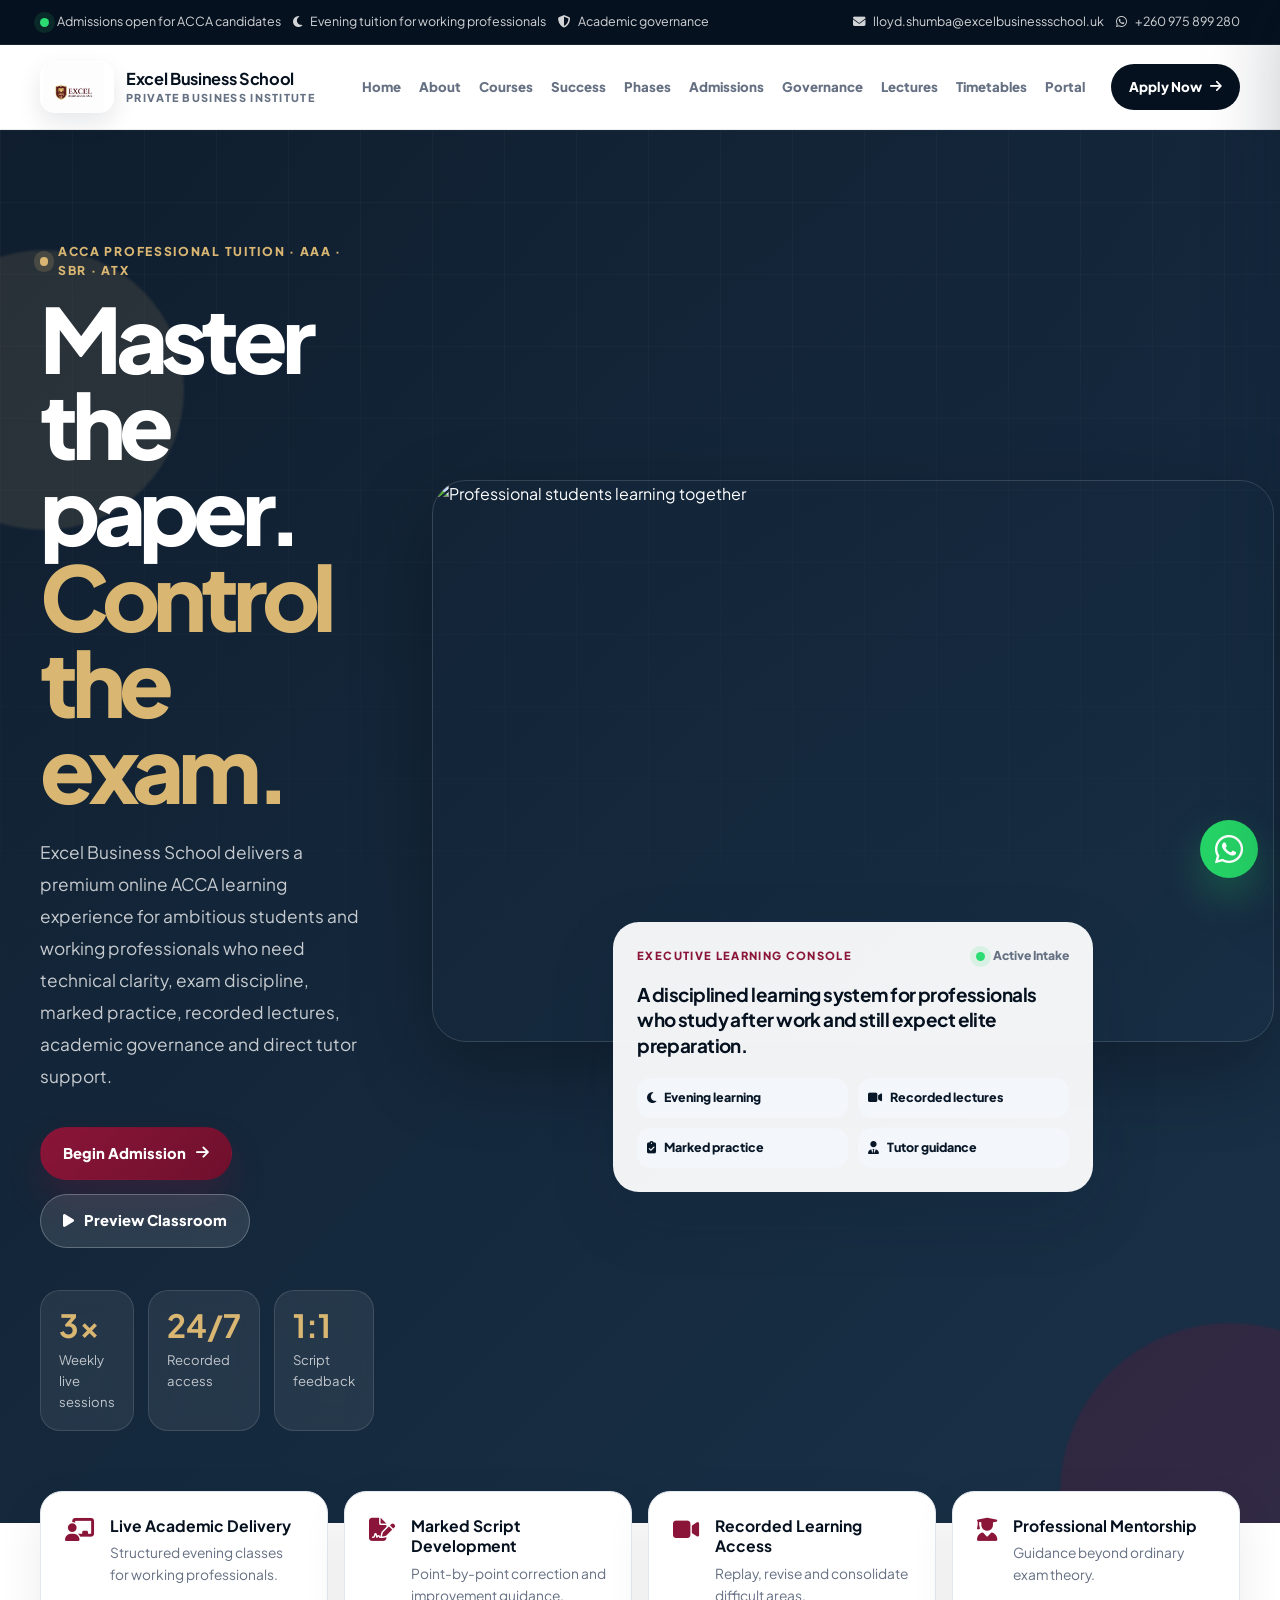
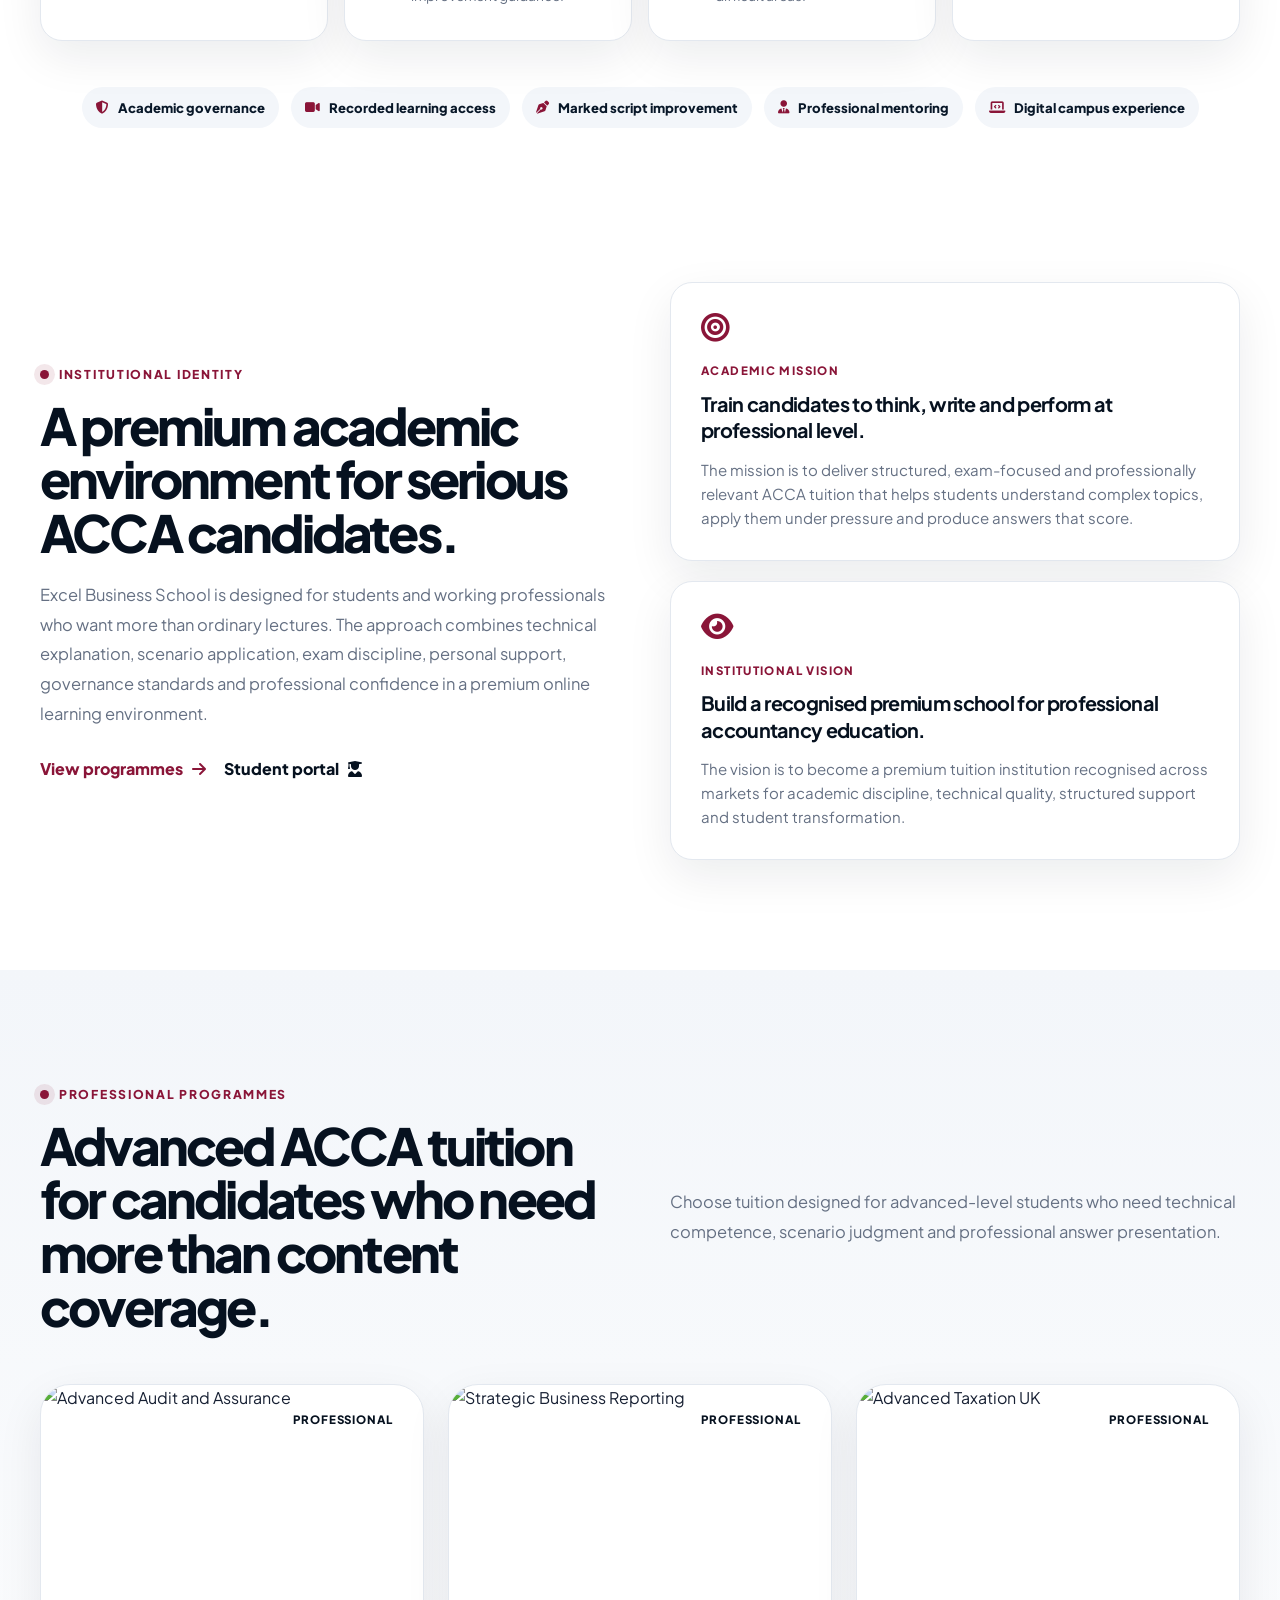
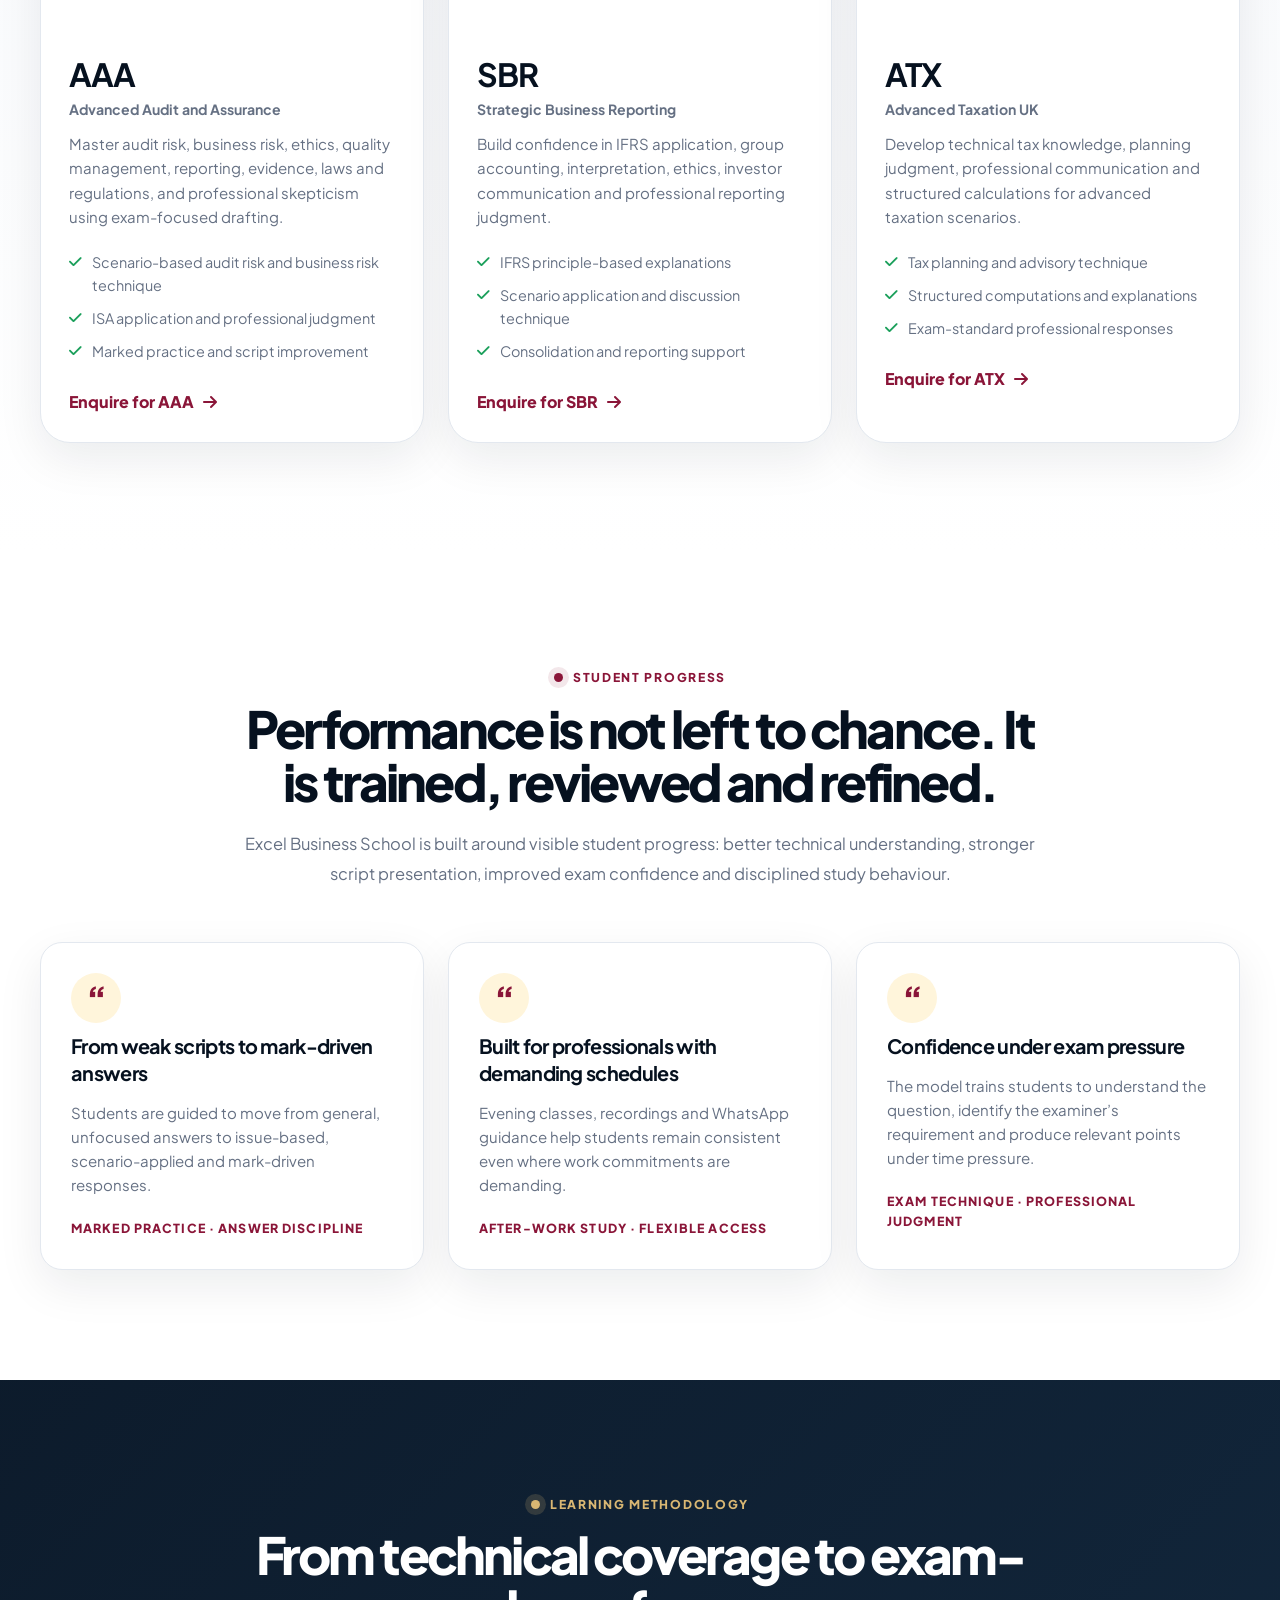
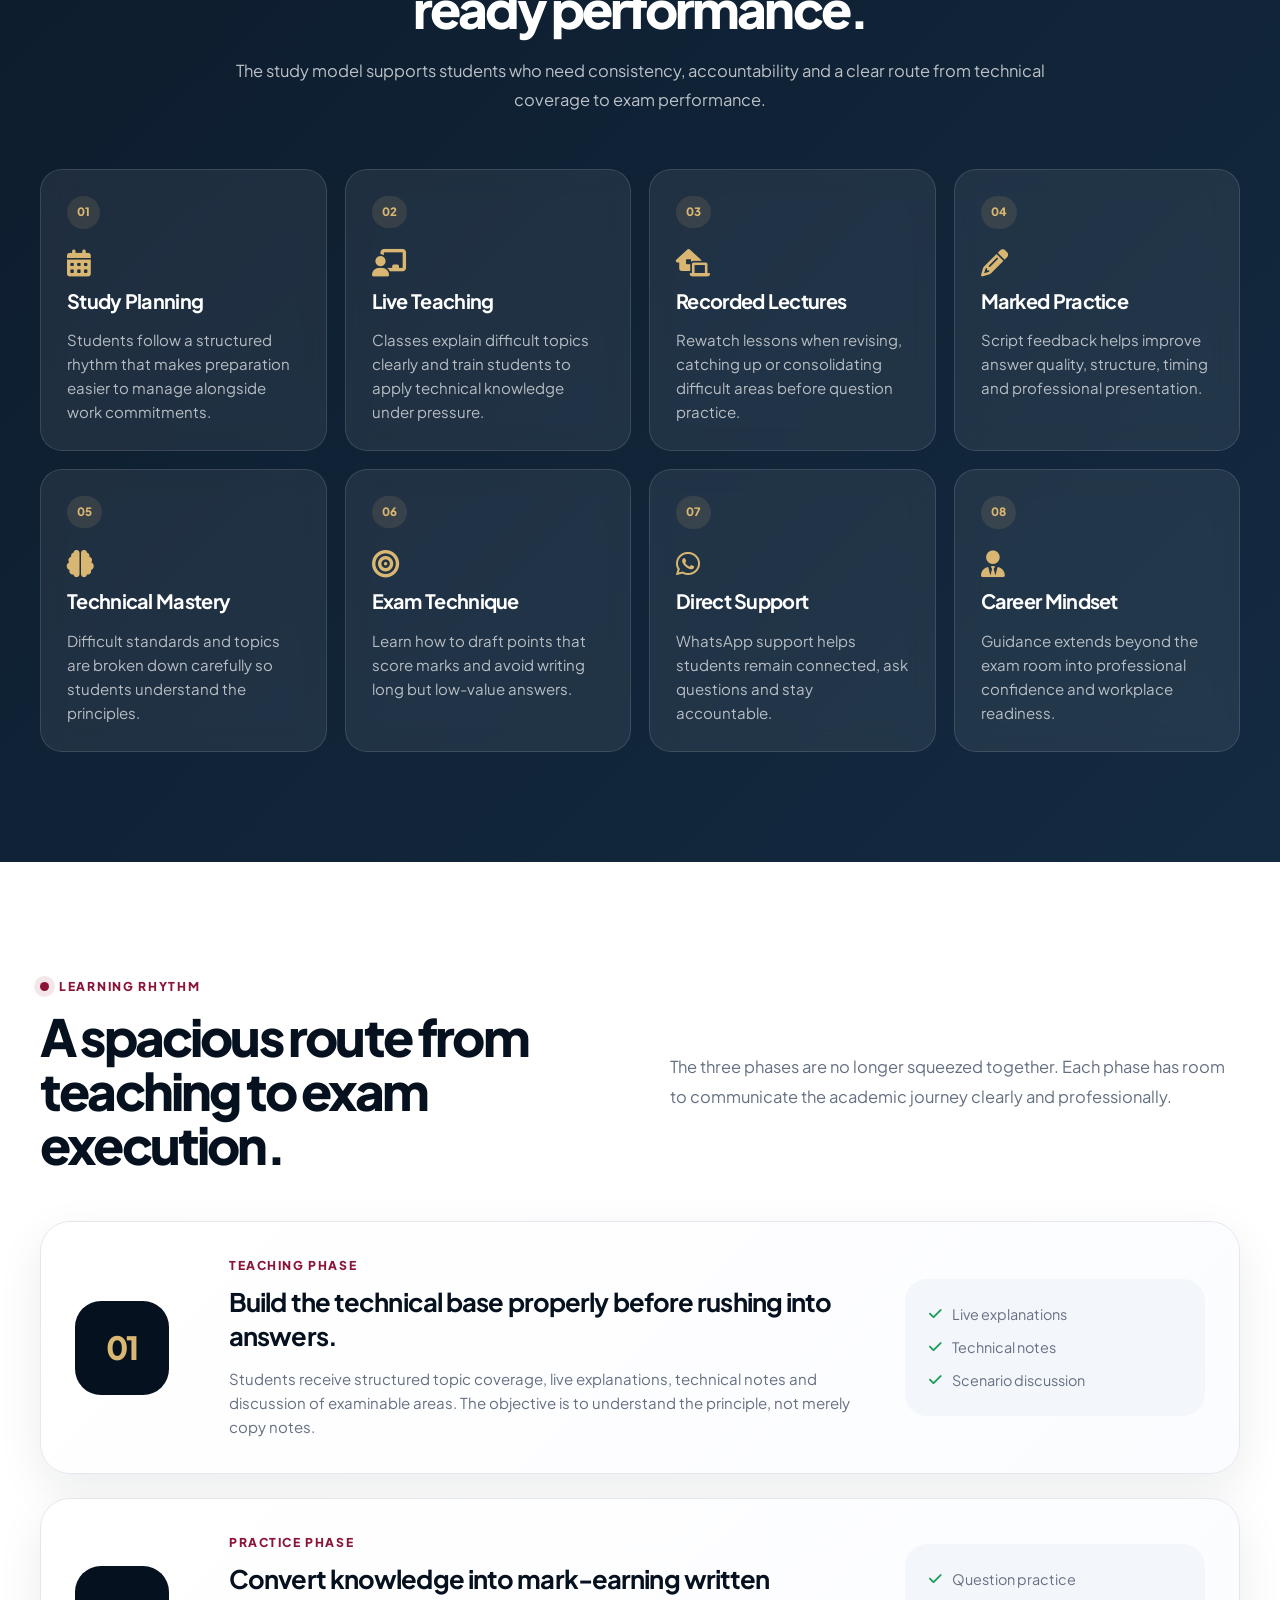
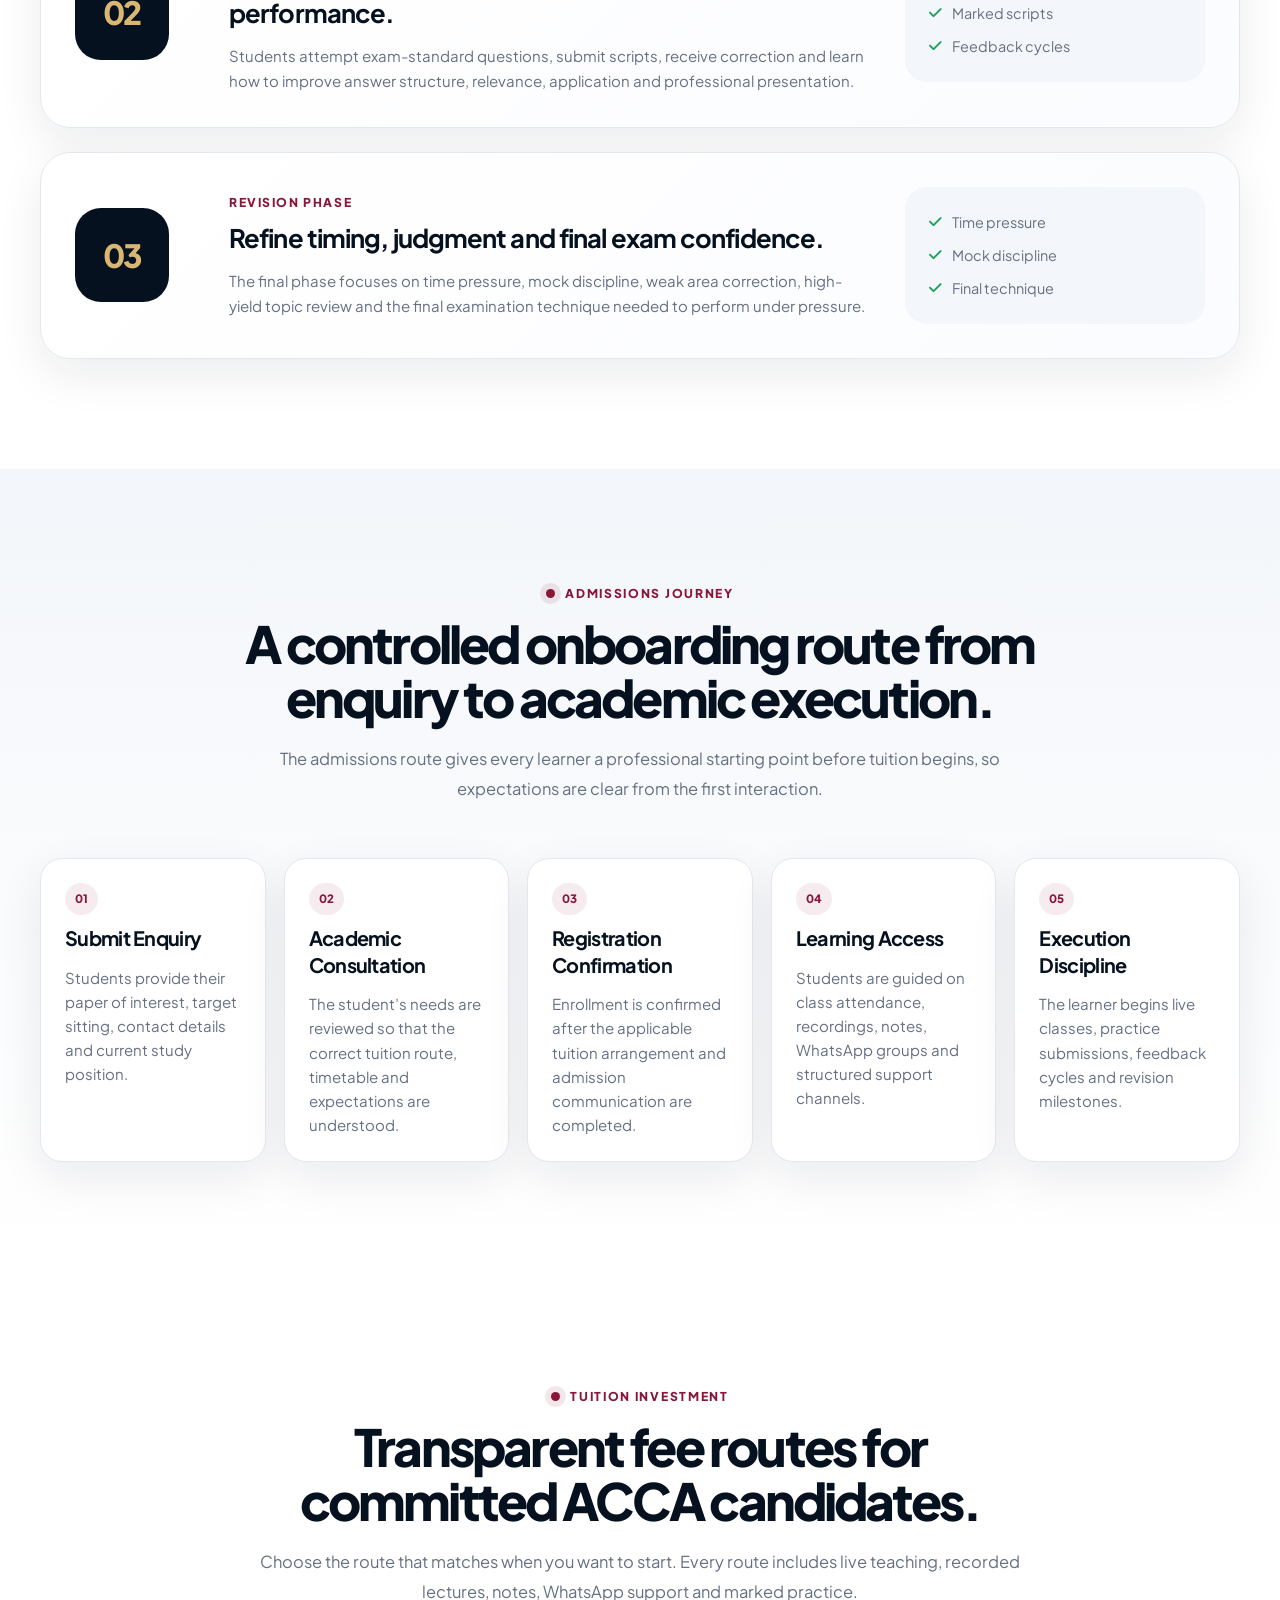
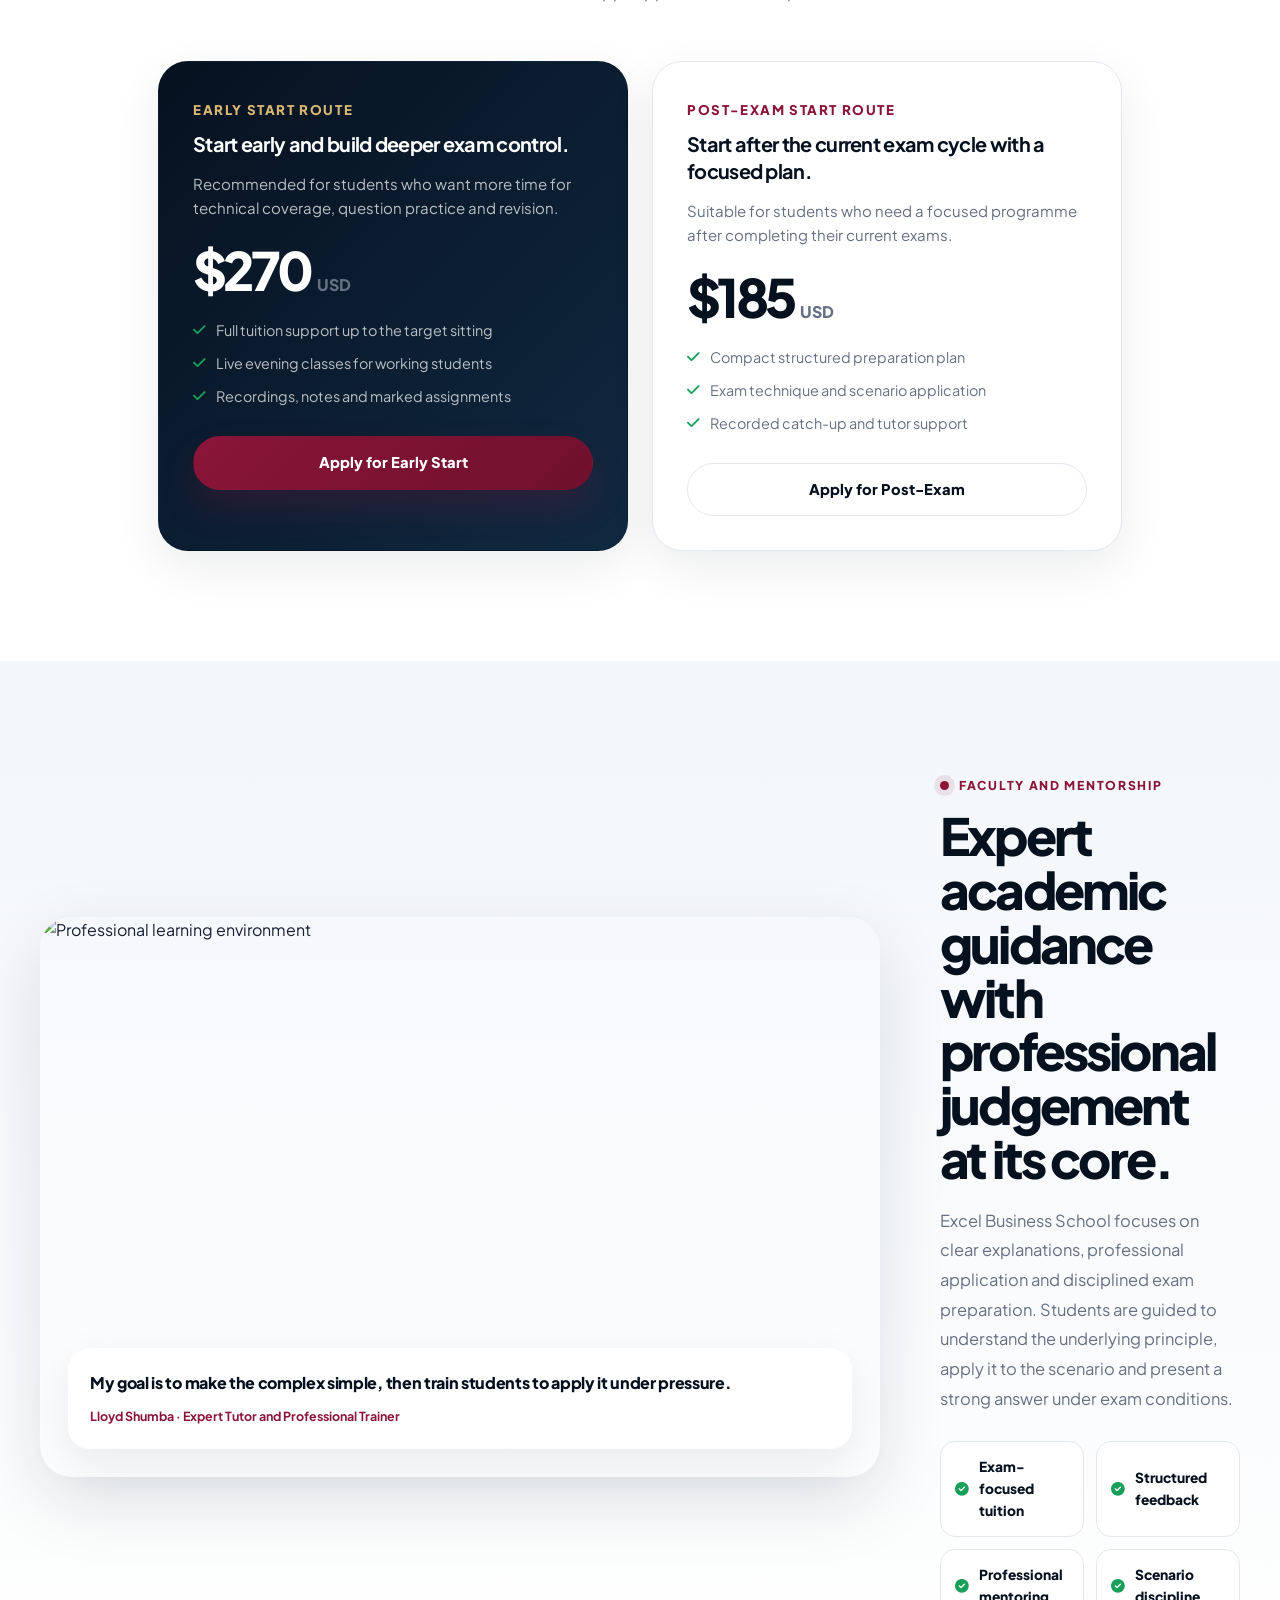
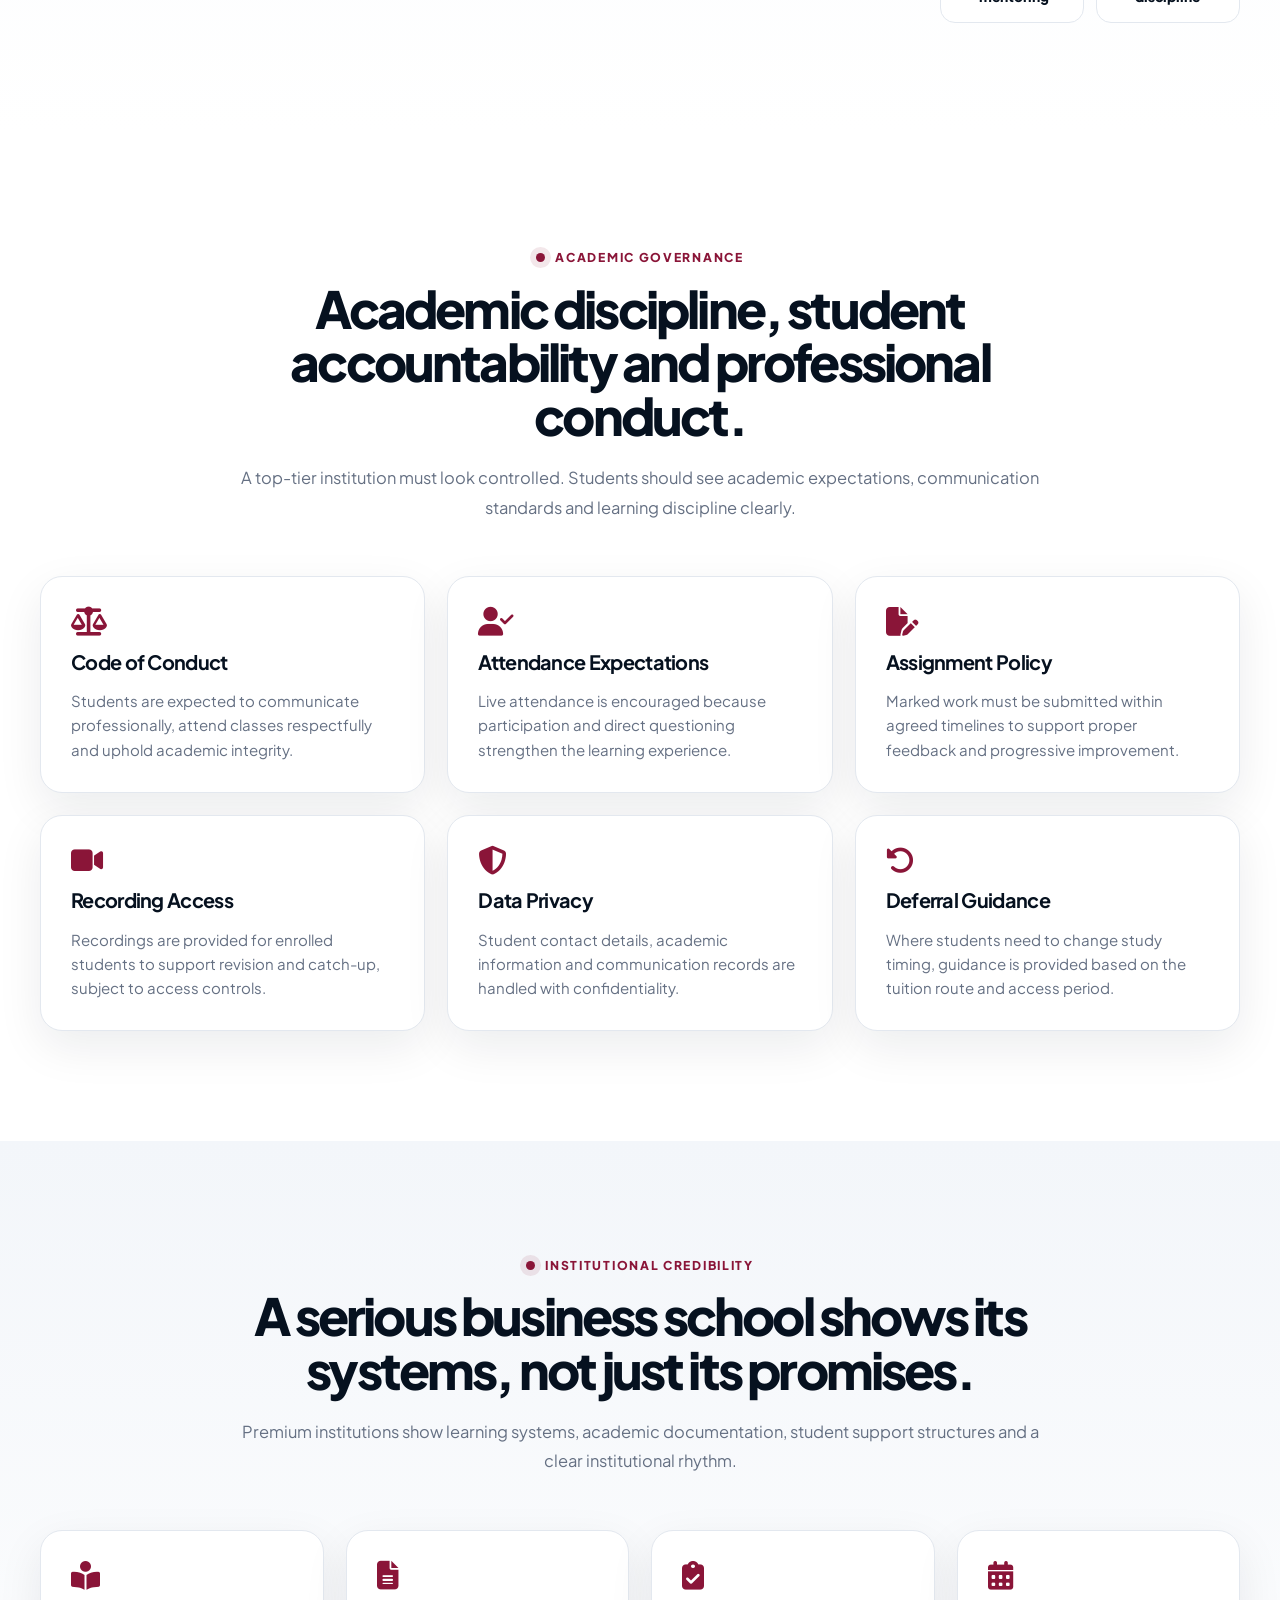
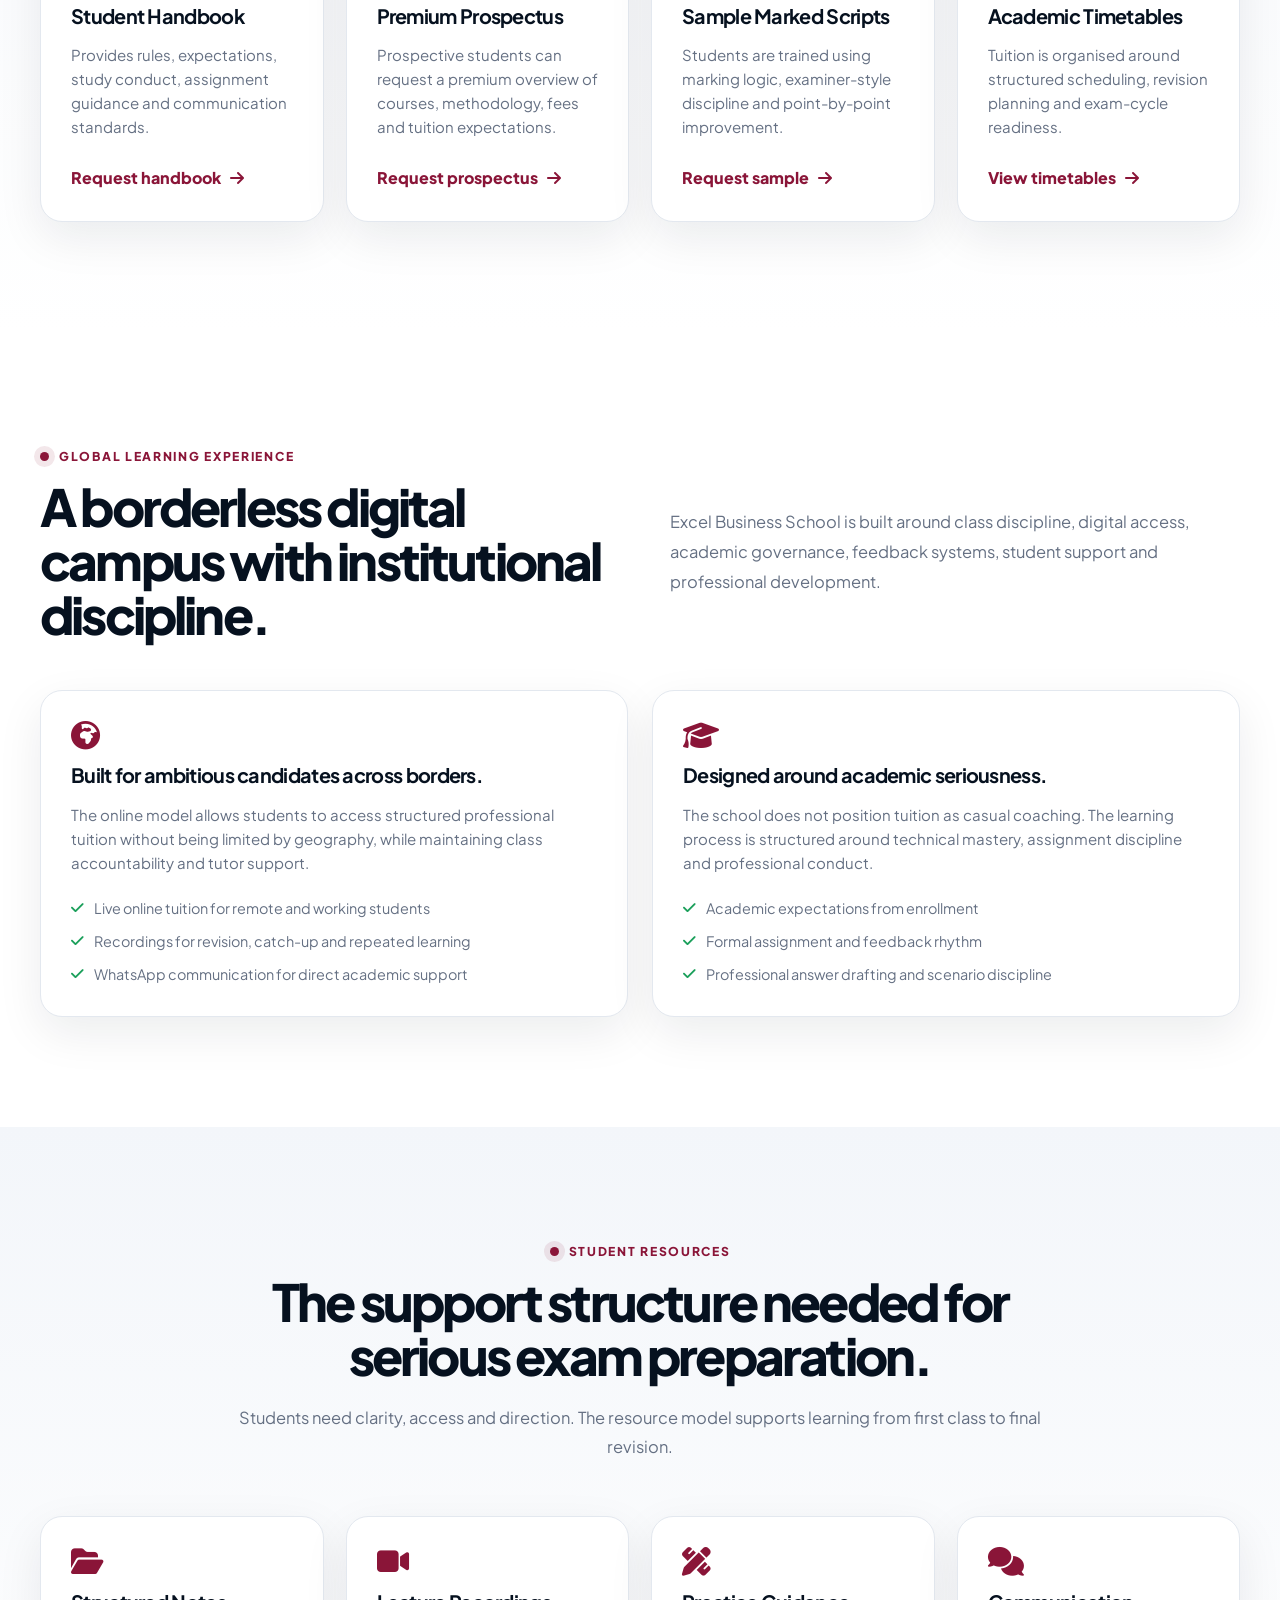
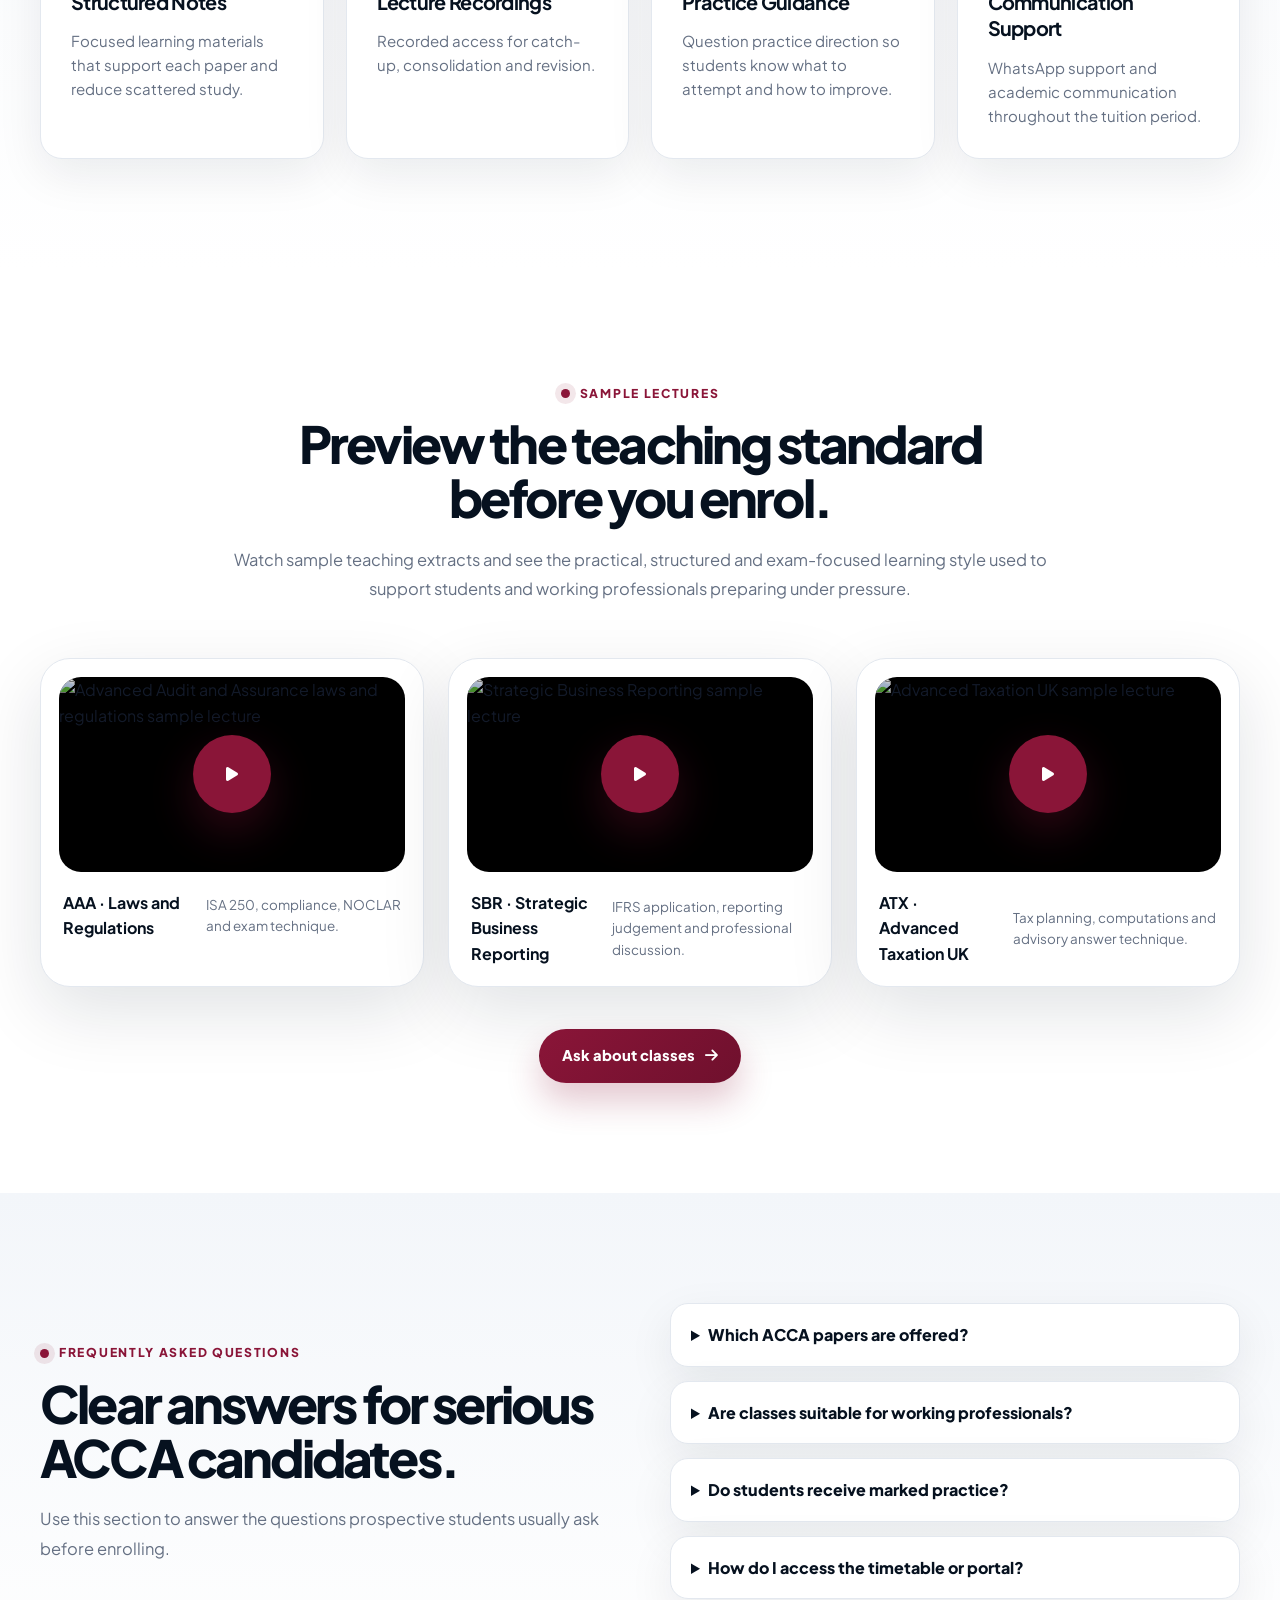
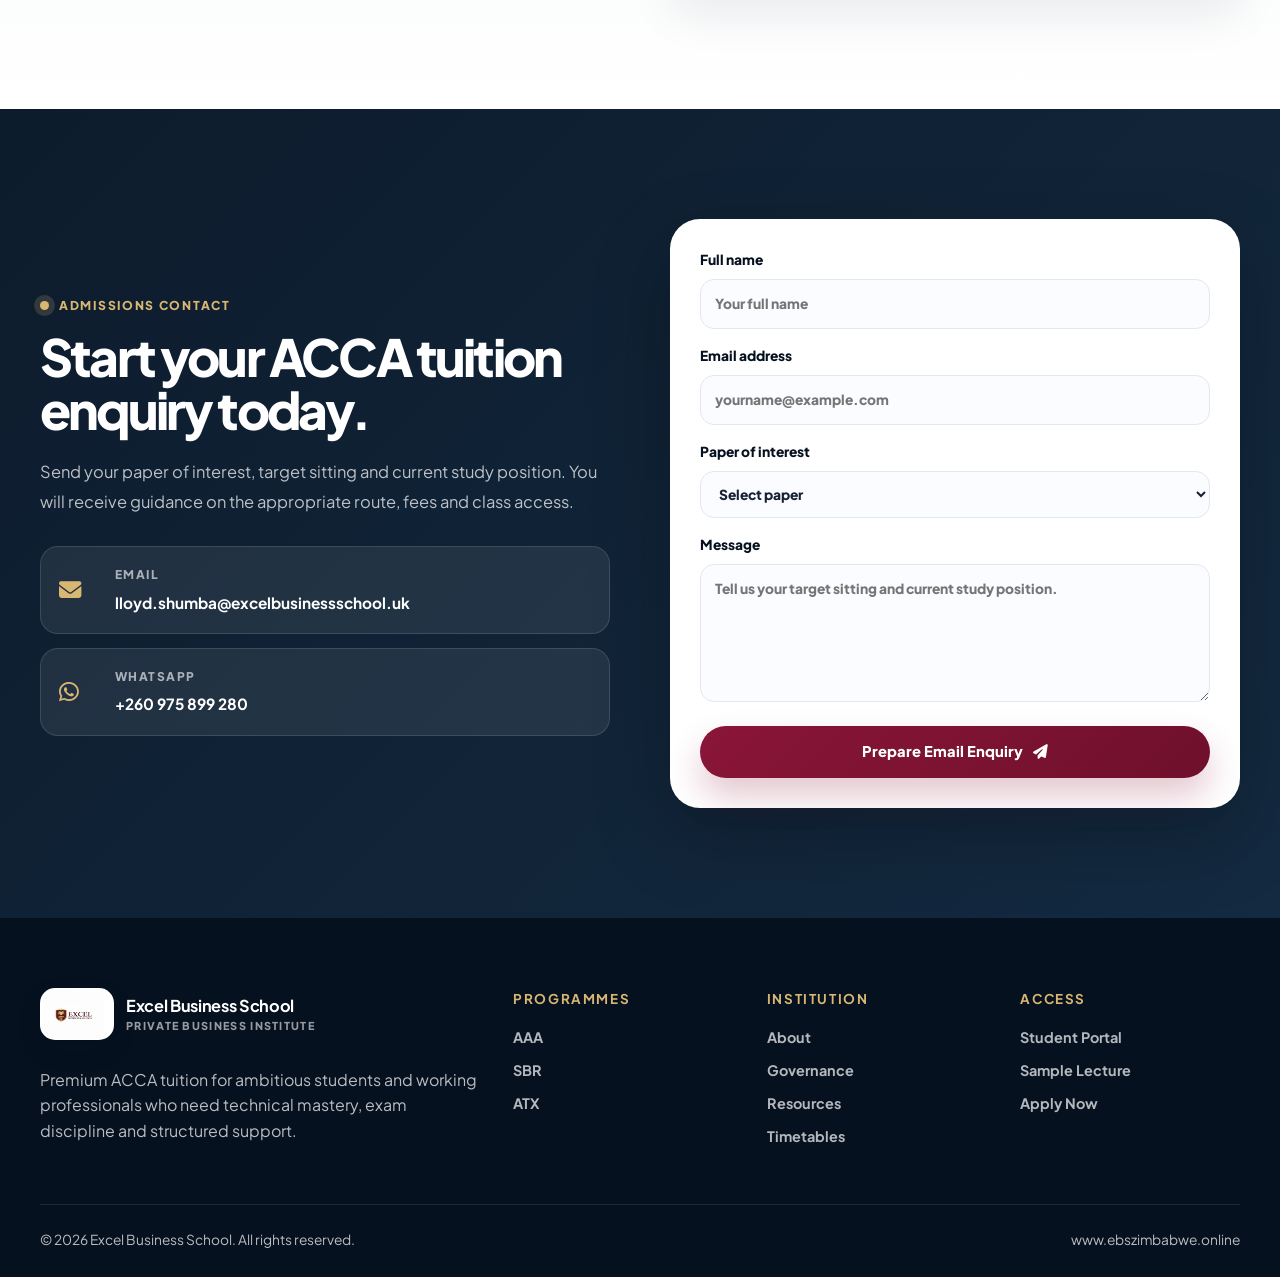
==== commit d6e93f79: "Refactor sample lectures section in index.html" ====
--- a/index.html
+++ b/index.html
@@ -716,23 +716,85 @@
     </section>
 
     <section id="sample-lectures" class="section section-white">
-      <div class="container lecture-layout">
-        <div class="reveal">
+      <div class="container">
+        <div class="center-head reveal">
           <div class="eyebrow"><span></span> Sample Lectures</div>
           <h2 class="section-title">Preview the teaching standard before you enrol.</h2>
-          <p class="section-lead">The sample lecture area helps prospective students understand the level of explanation, structure and classroom discipline offered by Excel Business School.</p>
+          <p class="section-lead">
+            Watch sample teaching extracts and see the practical, structured and exam-focused learning style used to support students and working professionals preparing under pressure.
+          </p>
+        </div>
+
+        <div class="courses-grid" aria-label="Excel Business School sample lectures">
+          <article class="video-card reveal">
+            <div
+              class="video-container"
+              data-video-id="HjckNBy0iEg"
+              tabindex="0"
+              role="button"
+              aria-label="Play Advanced Audit and Assurance laws and regulations sample lecture"
+            >
+              <img
+                src="https://images.unsplash.com/photo-1450101499163-c8848c66ca85?q=80&w=900&auto=format&fit=crop"
+                alt="Advanced Audit and Assurance laws and regulations sample lecture"
+                loading="lazy"
+                decoding="async"
+              />
+              <div class="play-button"><i class="fas fa-play" aria-hidden="true"></i></div>
+            </div>
+            <div class="video-caption">
+              <strong>AAA · Laws and Regulations</strong>
+              <span>ISA 250, compliance, NOCLAR and exam technique.</span>
+            </div>
+          </article>
+
+          <article class="video-card reveal">
+            <div
+              class="video-container"
+              data-video-id="DEO8dsAWi_w"
+              tabindex="0"
+              role="button"
+              aria-label="Play Strategic Business Reporting sample lecture"
+            >
+              <img
+                src="https://images.unsplash.com/photo-1551288049-bebda4e38f71?q=80&w=900&auto=format&fit=crop"
+                alt="Strategic Business Reporting sample lecture"
+                loading="lazy"
+                decoding="async"
+              />
+              <div class="play-button"><i class="fas fa-play" aria-hidden="true"></i></div>
+            </div>
+            <div class="video-caption">
+              <strong>SBR · Strategic Business Reporting</strong>
+              <span>IFRS application, reporting judgement and professional discussion.</span>
+            </div>
+          </article>
+
+          <article class="video-card reveal">
+            <div
+              class="video-container"
+              data-video-id="AzD2vgtwl7o"
+              tabindex="0"
+              role="button"
+              aria-label="Play Advanced Taxation UK sample lecture"
+            >
+              <img
+                src="https://images.unsplash.com/photo-1554224155-6726b3ff858f?q=80&w=900&auto=format&fit=crop"
+                alt="Advanced Taxation UK sample lecture"
+                loading="lazy"
+                decoding="async"
+              />
+              <div class="play-button"><i class="fas fa-play" aria-hidden="true"></i></div>
+            </div>
+            <div class="video-caption">
+              <strong>ATX · Advanced Taxation UK</strong>
+              <span>Tax planning, computations and advisory answer technique.</span>
+            </div>
+          </article>
+        </div>
+
+        <div class="section-actions reveal" style="margin-top: 42px; text-align: center;">
           <a href="#contact" class="btn btn-primary">Ask about classes <i class="fas fa-arrow-right" aria-hidden="true"></i></a>
-        </div>
-
-        <div class="video-card reveal">
-          <div class="video-container" data-video-id="HjckNBy0iEg" tabindex="0" role="button" aria-label="Play Advanced Audit and Assurance sample lecture">
-            <img src="https://img.youtube.com/vi/HjckNBy0iEg/maxresdefault.jpg" alt="Advanced Audit and Assurance sample lecture" loading="lazy" decoding="async" />
-            <div class="play-button"><i class="fas fa-play" aria-hidden="true"></i></div>
-          </div>
-          <div class="video-caption">
-            <strong>Advanced Audit and Assurance Sample Lecture</strong>
-            <span>Click to play the embedded classroom preview.</span>
-          </div>
         </div>
       </div>
     </section>
